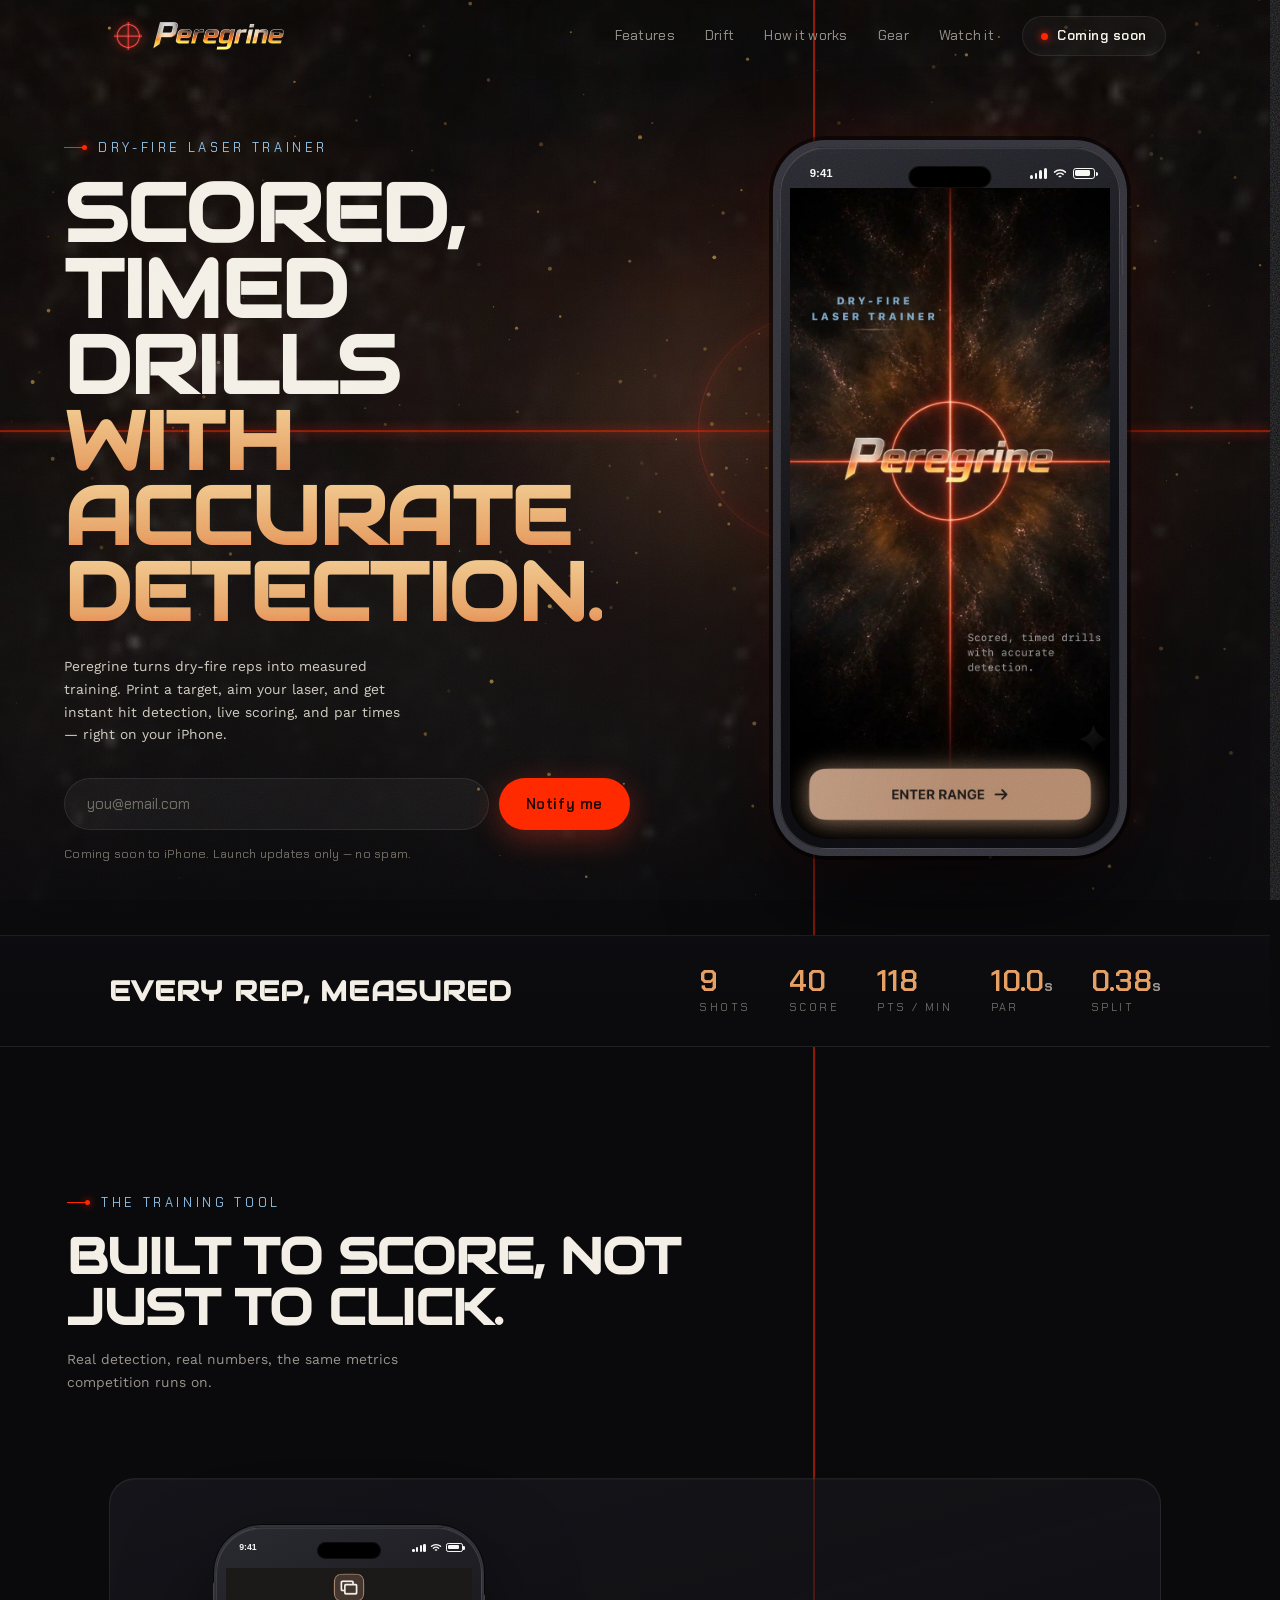
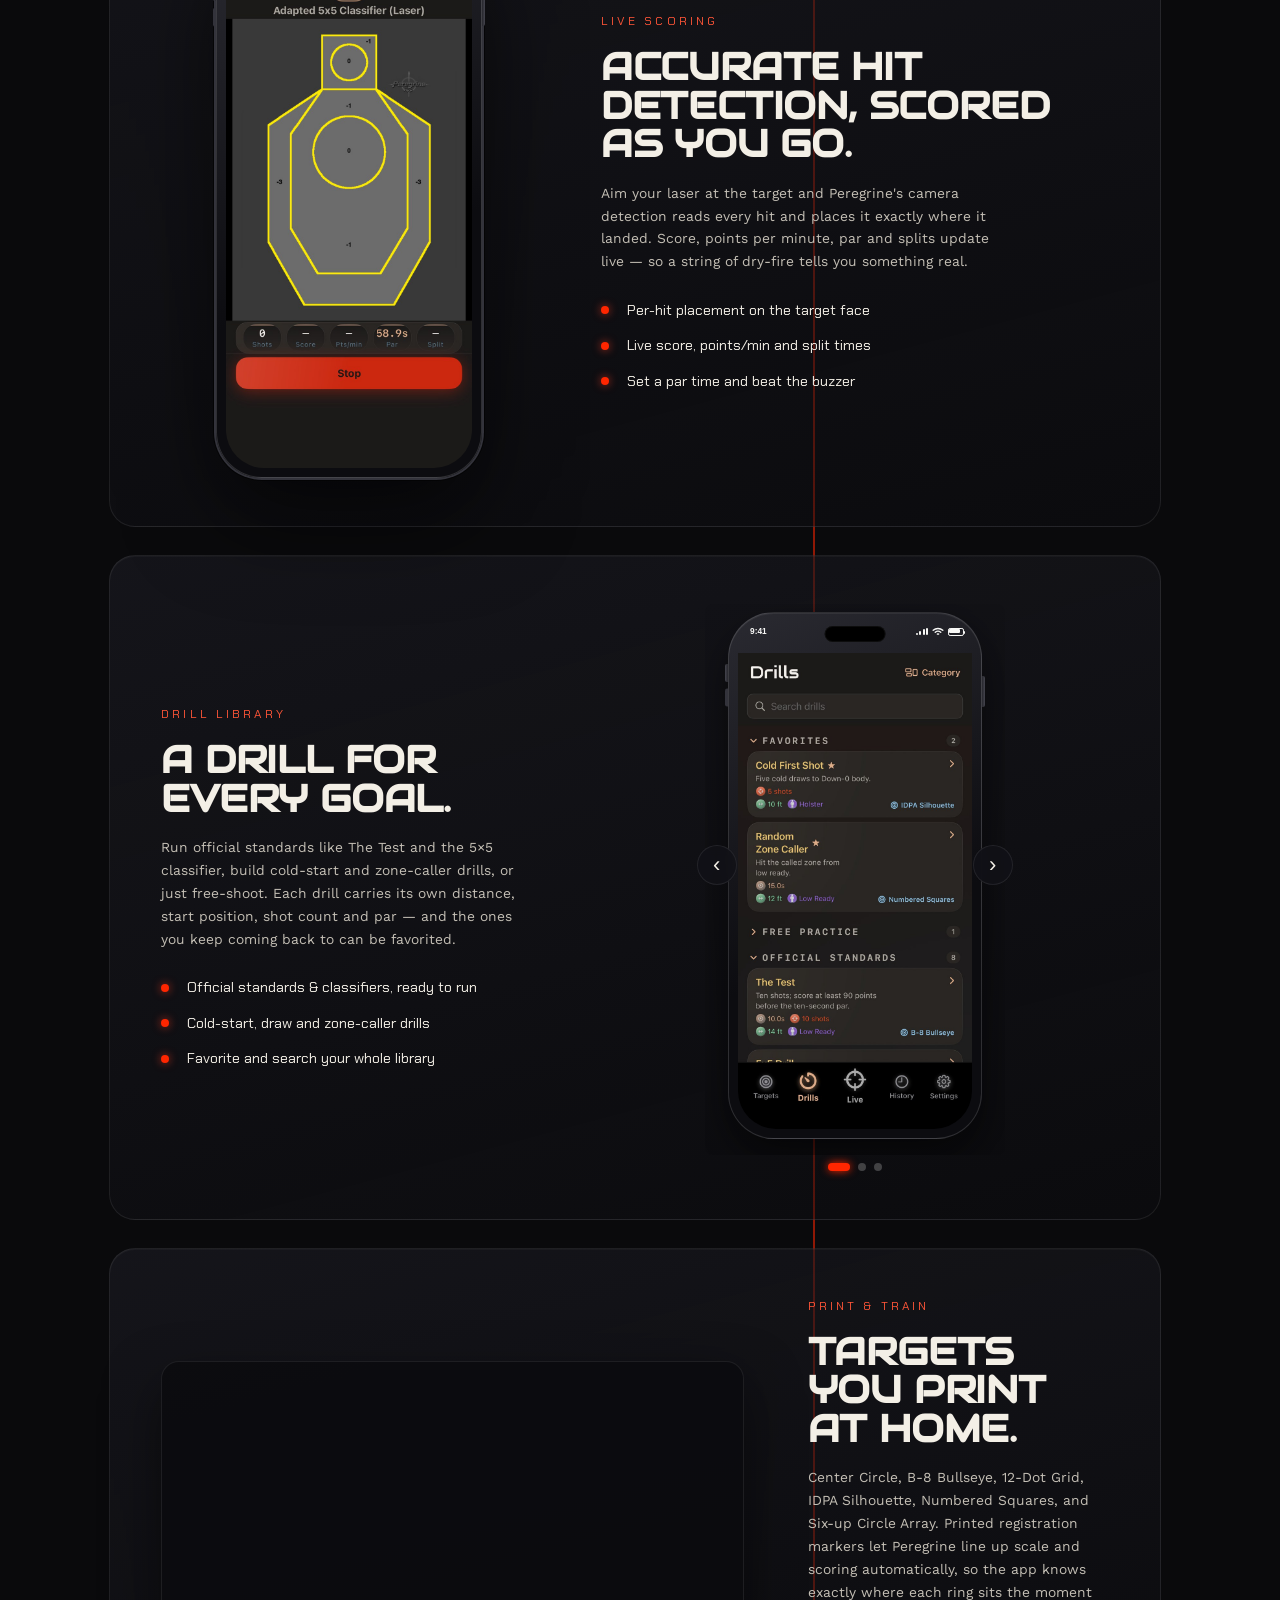
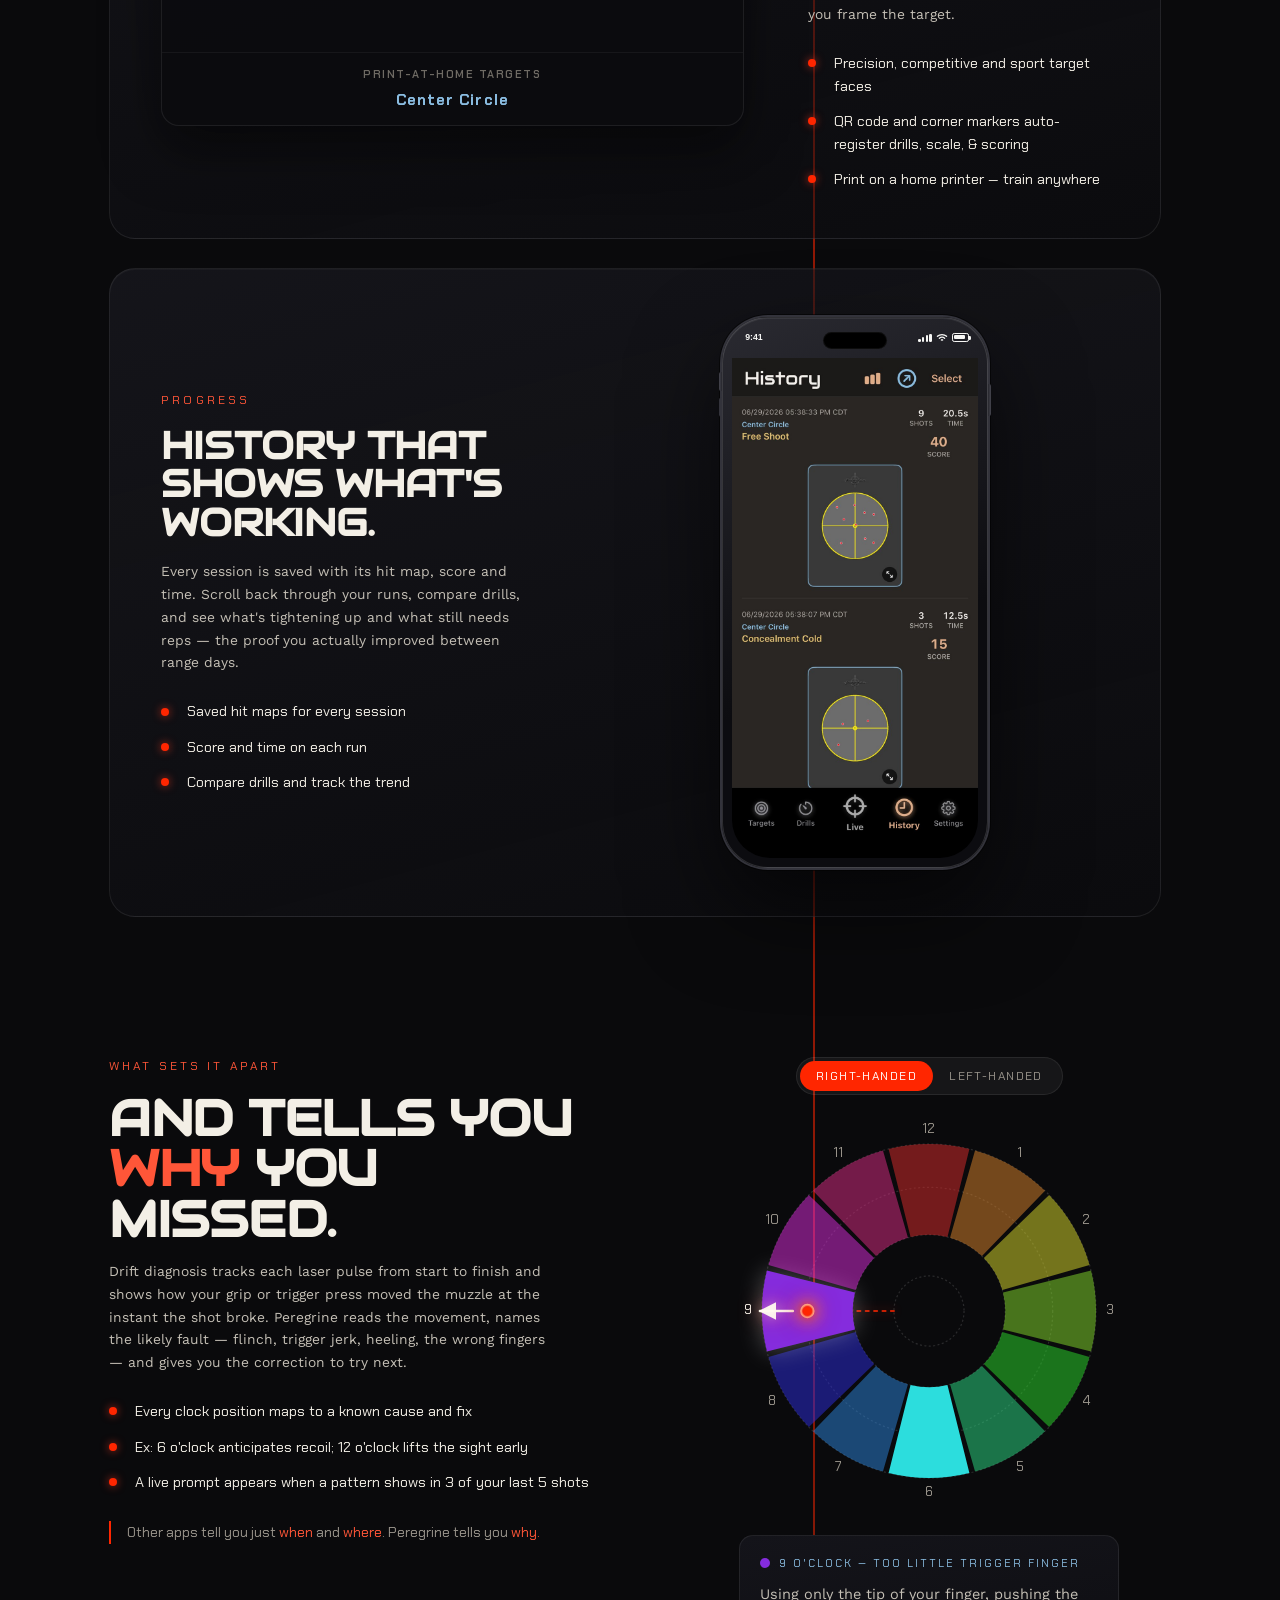
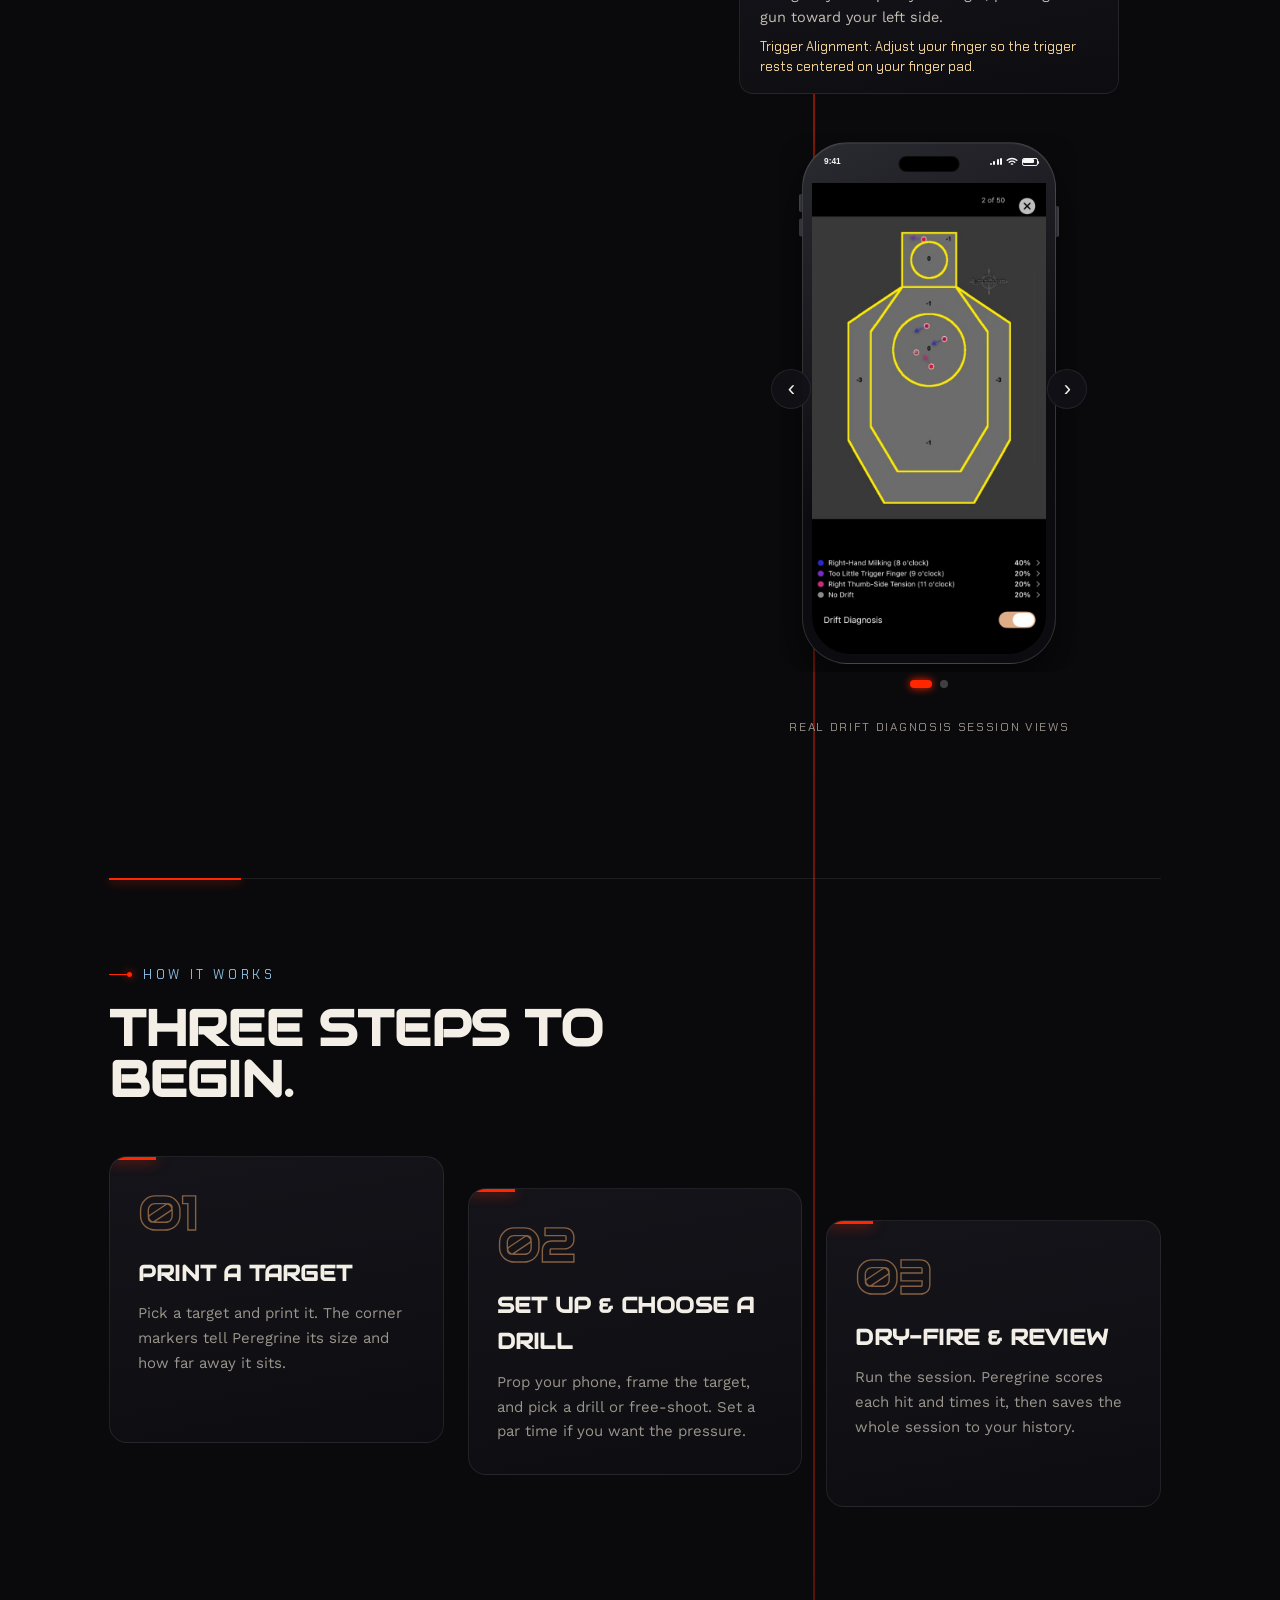
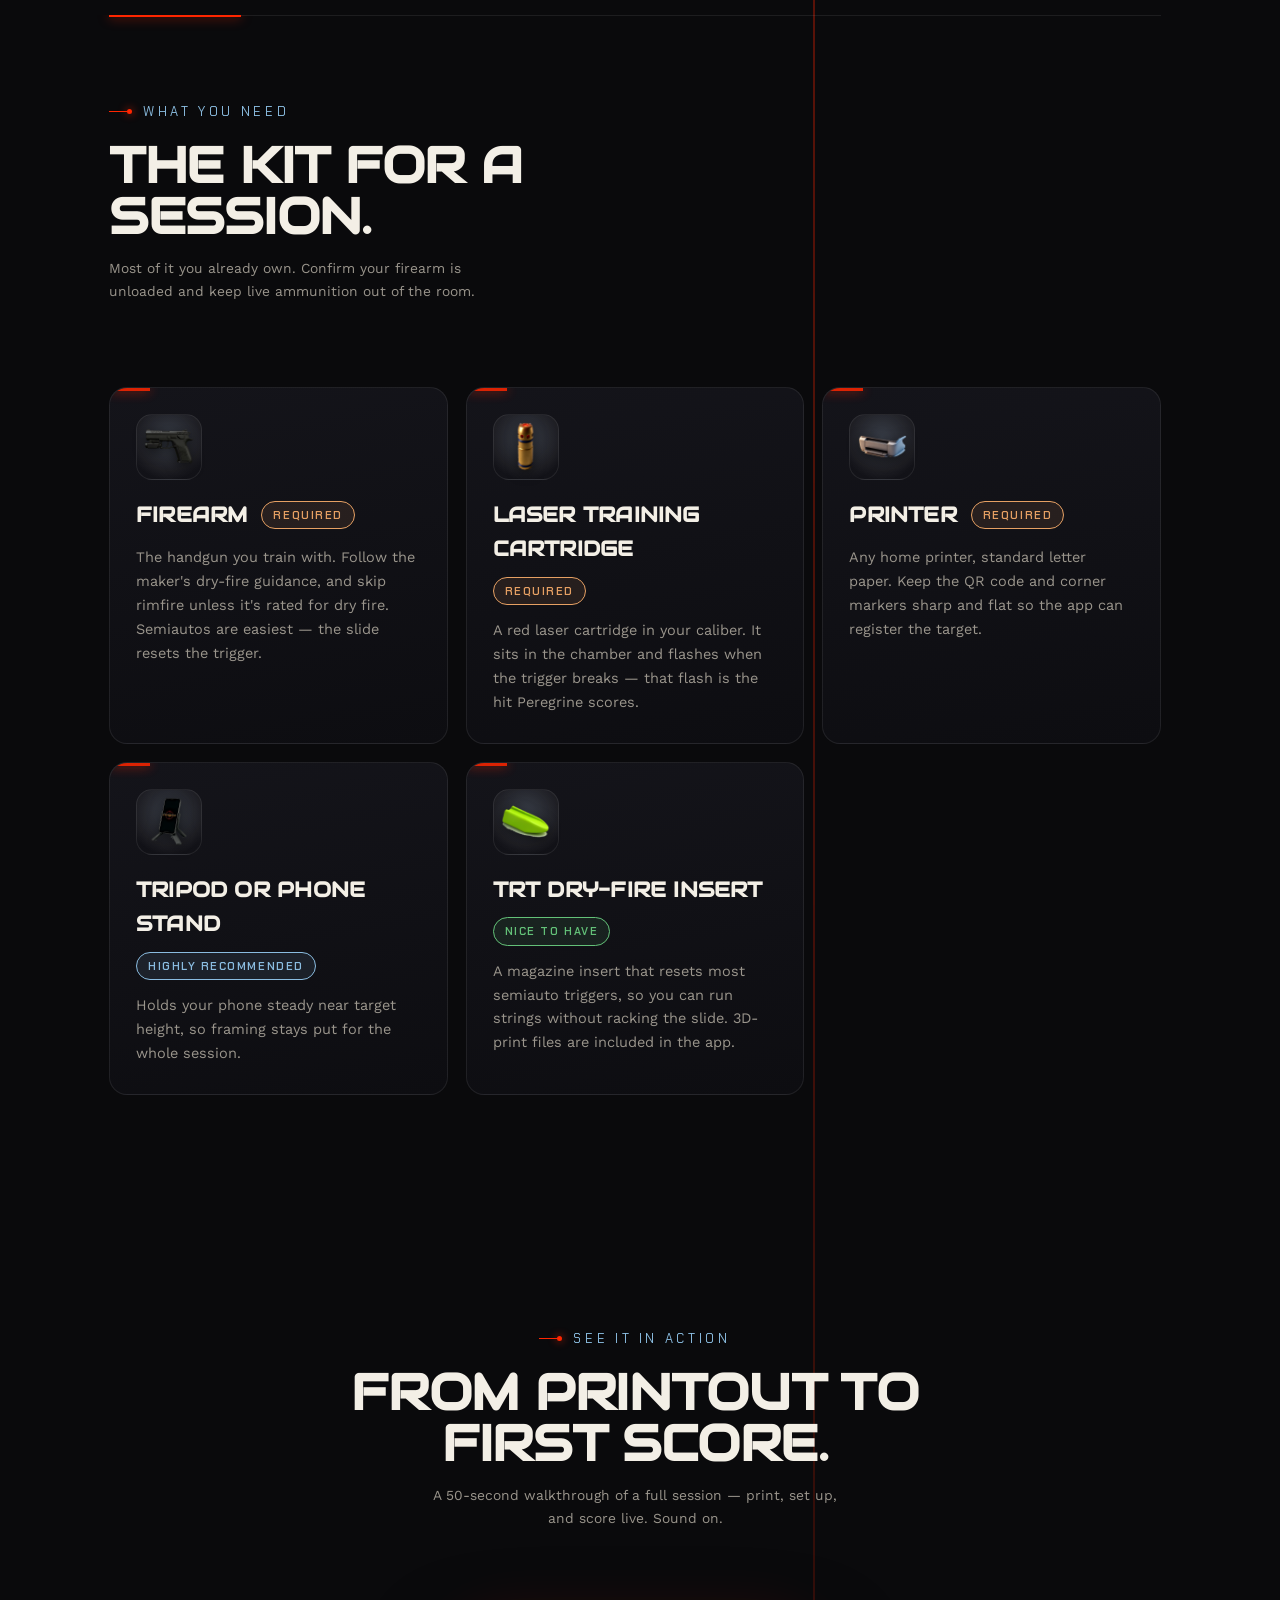
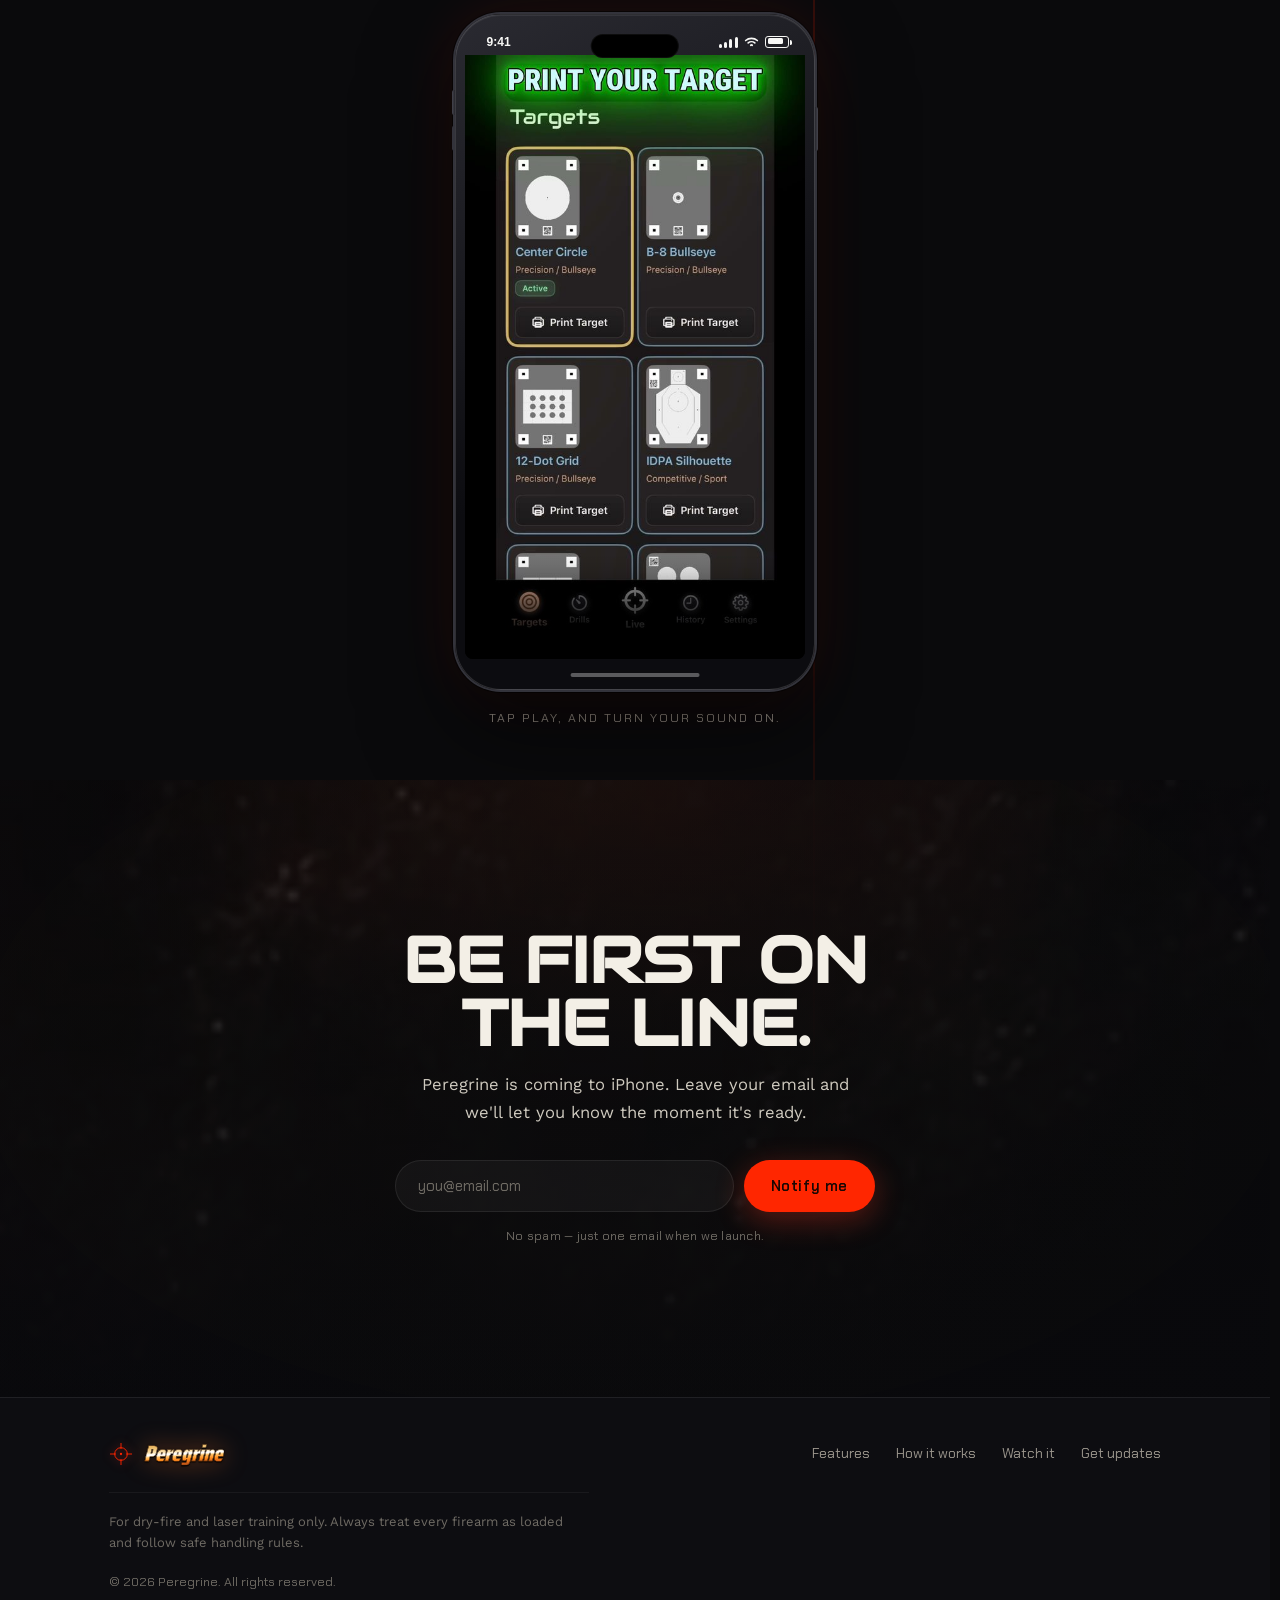
==== index.html @ fae30468 "fix: make public site responsive across devices" ====
<!DOCTYPE html>
<html lang="en"><head>
  <meta charset="UTF-8">
  <meta name="viewport" content="width=device-width, initial-scale=1.0">
  <title>Peregrine — Dry-Fire Laser Trainer</title>
  <meta name="description" content="Peregrine turns dry-fire practice into measured training. Print a target, aim your laser, and get instant hit detection, scoring, and par times on your iPhone.">
  <link rel="canonical" href="https://peregrinedryfire.com/">

  <link rel="icon" href="assets/favicon.svg" type="image/svg+xml">
  <meta name="theme-color" content="#0a0a0c">

  <!-- Open Graph -->
  <meta property="og:title" content="Peregrine — Dry-Fire Laser Trainer">
  <meta property="og:description" content="Scored, timed dry-fire training with accurate laser hit detection. Coming soon to iPhone.">
  <meta property="og:type" content="website">
  <meta property="og:url" content="https://peregrinedryfire.com/">
  <meta property="og:site_name" content="Peregrine">
  <meta property="og:image" content="https://peregrinedryfire.com/assets/web/wordmark-lockup.jpg">
  <meta property="og:image:alt" content="Peregrine — dry-fire laser trainer for iPhone">

  <!-- Twitter / X card -->
  <meta name="twitter:card" content="summary_large_image">
  <meta name="twitter:title" content="Peregrine — Dry-Fire Laser Trainer">
  <meta name="twitter:description" content="Scored, timed dry-fire training with accurate laser hit detection. Coming soon to iPhone.">
  <meta name="twitter:image" content="https://peregrinedryfire.com/assets/web/wordmark-lockup.jpg">

  <link rel="preconnect" href="https://fonts.googleapis.com">
  <link rel="preconnect" href="https://fonts.gstatic.com" crossorigin="">
  <link href="https://fonts.googleapis.com/css2?family=Saira+Condensed:wght@500;600;700;800;900&amp;family=Chakra+Petch:wght@400;500;600;700&amp;family=Archivo:wght@400;500;600&amp;display=swap" rel="stylesheet">

  <link rel="stylesheet" href="styles.css?v=20260704-4">
  
  
  

  <!-- Structured data: helps Google / AI understand this is an iOS app.
       Invisible to visitors; safe to leave in. Add "url"/"downloadUrl" with the
       App Store link once the app is live. -->
  <script type="application/ld+json">
  {
    "@context": "https://schema.org",
    "@type": "SoftwareApplication",
    "name": "Peregrine",
    "applicationCategory": "SportsApplication",
    "operatingSystem": "iOS",
    "description": "Peregrine turns dry-fire practice into measured training. Print a target, aim your laser cartridge, and get instant hit detection, live scoring, par times, and drift diagnosis on your iPhone.",
    "url": "https://peregrinedryfire.com/",
    "image": "https://peregrinedryfire.com/assets/web/wordmark-lockup.jpg",
    "inLanguage": "en",
    "publisher": {
      "@type": "Organization",
      "name": "Peregrine",
      "url": "https://peregrinedryfire.com/"
    }
  }
  </script>
<link id="pe-fonts" rel="stylesheet" href="https://fonts.googleapis.com/css2?family=Audiowide&amp;family=Work+Sans:wght@400;500;600&amp;display=swap"><style id="pe-overrides">:root{--f-display:'Audiowide',sans-serif;--f-body:'Work Sans',system-ui,sans-serif;--laser:#ff2600;--amber:#e6a063;--gold:#f4d49a;--recon:#8abce0;--green:#63c178;--ink:#0a0a0c;--laser-soft:#ff5638;--pe-text:0.9}body{font-size:calc(clamp(15px,1.05vw,17px)*var(--pe-text))}.hero__title{font-size:calc(clamp(46px,7vw,92px)*var(--pe-text))}.section__title{font-size:calc(clamp(32px,4.6vw,56px)*var(--pe-text))}.feature__title{font-size:calc(clamp(26px,3.4vw,42px)*var(--pe-text))}.hero__lede,.feature__text,.section__sub,.drift__lede{font-size:calc(clamp(15px,1.2vw,18px)*var(--pe-text))}:root{--pe-cosmos:1.75}body::after{content:'';position:fixed;inset:0;z-index:55;pointer-events:none;mix-blend-mode:soft-light;opacity:0.3;background-size:170px;background-image:url("data:image/svg+xml,%3Csvg xmlns='http://www.w3.org/2000/svg' width='160' height='160'%3E%3Cfilter id='n'%3E%3CfeTurbulence type='fractalNoise' baseFrequency='0.8' numOctaves='2' stitchTiles='stitch'/%3E%3C/filter%3E%3Crect width='100%25' height='100%25' filter='url(%23n)'/%3E%3C/svg%3E")}</style></head>
<body class="" id="top">
  <a class="skip-link" href="#main">Skip to content</a>

  <!-- ============ NAV ============ -->
  <header class="nav scrolled" id="nav">
    <div class="nav__inner">
      <a class="brand" href="#top" aria-label="Peregrine home">
        <img class="brand__reticle" src="assets/reticle-mark.png?v=2" alt="" aria-hidden="true" width="112" height="112">
        <img class="brand__logo" src="assets/peregrine-wordmark-metallic.png?v=2" alt="Peregrine" width="531" height="120">
      </a>

      <nav class="nav__links" aria-label="Primary">
        <a href="#features">Features</a>
        <a href="#drift">Drift</a>
        <a href="#how">How it works</a>
        <a href="#kit">Gear</a>
        <a href="#watch">Watch it</a>
      </nav>

      <a class="btn btn--ghost nav__cta" href="#signup">
        <span class="dot" aria-hidden="true"></span> Coming soon
      </a>

      <button class="nav__toggle" id="navToggle" aria-label="Open menu" aria-expanded="false" aria-controls="mobileNav">
        <span></span><span></span>
      </button>
    </div>
    <nav class="nav__mobile" id="mobileNav" aria-label="Mobile">
      <a href="#features">Features</a>
      <a href="#drift">Drift</a>
      <a href="#how">How it works</a>
      <a href="#kit">Gear</a>
      <a href="#watch">Watch it</a>
      <a href="#signup" class="nav__mobile-cta">Get launch updates</a>
    </nav>
  </header>

  <main id="main">

    <!-- ============ HERO ============ -->
    

    <!-- ============ STAT BAND ============ -->
    

    <!-- ============ FEATURES ============ -->
    

    <!-- ============ DRIFT DIAGNOSIS ============ -->
    

    <!-- ============ HOW IT WORKS ============ -->
    

    <!-- ============ WHAT YOU NEED ============ -->
    

    <!-- ============ WALKTHROUGH VIDEO ============ -->
    

    <!-- ============ COMING SOON / SIGNUP ============ -->
    
  <section class="hero" id="hero">
      <div class="hero__bg" aria-hidden="true"></div>

      <div class="hero__inner">
        <div class="hero__copy">
          <p class="eyebrow"><span class="tick" aria-hidden="true"></span>Dry-fire laser trainer</p>
          <h1 class="hero__title">Scored, timed drills<br><span class="hero__title-accent">with accurate detection.</span>
          </h1>
          <p class="hero__lede">
            Peregrine turns dry-fire reps into measured training. Print a target, aim your
            laser, and get instant hit detection, live scoring, and par times — right on your iPhone.
          </p>

          <form class="signup" data-form="hero" name="launch-signup" netlify="" novalidate="">
            <input type="hidden" name="form-name" value="launch-signup">
            <div class="signup__row">
              <input class="signup__input" type="email" name="email" inputmode="email" autocomplete="email" placeholder="you@email.com" aria-label="Email address" required="">
              <button class="btn btn--solid" type="submit">Notify me</button>
            </div>
            <p class="signup__note">Coming soon to iPhone. Launch updates only — no spam.</p>
            <p class="signup__ok" role="status" aria-live="polite" hidden="">You're on the list. We'll email you at launch.</p>
          </form>
        </div>

        <div class="hero__device">
          <div class="device device--hero reveal in" style="">
            <span class="device__island" aria-hidden="true"></span>
            <div class="device__status" aria-hidden="true">
              <span class="device__time">9:41</span>
              <span class="device__indicators">
                <span class="device__cell"><span></span><span></span><span></span><span></span></span>
                <span class="device__wifi"></span>
                <span class="device__battery"><span></span></span>
              </span>
            </div>
            <div class="device__screen">
              <img src="assets/web/splash.jpg" width="760" height="1546" alt="Peregrine app entry screen with the metallic Peregrine wordmark and an Enter Range button" style="--pe-ix-duration: 2850ms; --pe-ix-delay: 250ms; --pe-ix-ease: ease; animation-iteration-count: 1;" data-pe-interaction="{&quot;trigger&quot;:&quot;scroll&quot;,&quot;effect&quot;:&quot;fade&quot;,&quot;ease&quot;:&quot;ease&quot;,&quot;repeat&quot;:&quot;replay&quot;,&quot;duration&quot;:2850,&quot;delay&quot;:250}" data-pe-ix-effect="fade" class="pe-ix-pending">
            </div>
          </div>
        </div>
      </div>
    </section><section class="band pe-ix-pending" id="measure" aria-label="What Peregrine measures" data-pe-interaction="{&quot;trigger&quot;:&quot;scroll&quot;,&quot;effect&quot;:&quot;fade&quot;,&quot;ease&quot;:&quot;smooth&quot;,&quot;repeat&quot;:&quot;replay&quot;,&quot;duration&quot;:2150,&quot;delay&quot;:650}" data-pe-ix-effect="fade" style="--pe-ix-duration: 2150ms; --pe-ix-delay: 650ms; --pe-ix-ease: cubic-bezier(.2,.7,.2,1);">
      <div class="band__inner pe-ix-pending" data-pe-interaction="{&quot;trigger&quot;:&quot;scroll&quot;,&quot;effect&quot;:&quot;pulse&quot;,&quot;ease&quot;:&quot;snap&quot;,&quot;repeat&quot;:&quot;replay&quot;,&quot;duration&quot;:1800,&quot;delay&quot;:150}" data-pe-ix-effect="pulse" style="--pe-ix-duration: 1800ms; --pe-ix-delay: 150ms; --pe-ix-ease: cubic-bezier(.16,1,.3,1); animation-iteration-count: 1;">
        <p class="band__label">Every rep, measured</p>
        <ul class="band__chips">
          <li><span class="chip__num">9</span><span class="chip__cap">Shots</span></li>
          <li><span class="chip__num">40</span><span class="chip__cap">Score</span></li>
          <li><span class="chip__num">118</span><span class="chip__cap">Pts / min</span></li>
          <li><span class="chip__num">10.0<small>s</small></span><span class="chip__cap">Par</span></li>
          <li><span class="chip__num">0.38<small>s</small></span><span class="chip__cap">Split</span></li>
        </ul>
      </div>
    </section><section class="section" id="features">
      <div class="section__head reveal in pe-ix-pending" data-pe-interaction="{&quot;trigger&quot;:&quot;scroll&quot;,&quot;effect&quot;:&quot;slide-right&quot;,&quot;ease&quot;:&quot;smooth&quot;,&quot;repeat&quot;:&quot;replay&quot;,&quot;duration&quot;:1950,&quot;delay&quot;:100}" data-pe-ix-effect="slide-right" style="--pe-ix-duration: 1950ms; --pe-ix-delay: 100ms; --pe-ix-ease: cubic-bezier(.2,.7,.2,1);">
        <p class="eyebrow"><span class="tick" aria-hidden="true"></span>The training tool</p>
        <h2 class="section__title">Built to score, not just to click.</h2>
        <p class="section__sub">Real detection, real numbers, the same metrics competition runs on.</p>
      </div>

      <!-- Row 1: Live / detection -->


      <!-- Row 2: Drills -->


      <!-- Row 3: Targets -->


      <!-- Row 4: History -->

    <div class="feature reveal in pe-ix-pending" id="live" data-pe-interaction="{&quot;trigger&quot;:&quot;scroll&quot;,&quot;effect&quot;:&quot;fade&quot;,&quot;ease&quot;:&quot;smooth&quot;,&quot;repeat&quot;:&quot;replay&quot;,&quot;duration&quot;:650,&quot;delay&quot;:100}" data-pe-ix-effect="fade" style="--pe-ix-duration: 650ms; --pe-ix-delay: 100ms; --pe-ix-ease: cubic-bezier(.2,.7,.2,1);">
        <div class="feature__media">
          <div class="device">
            <span class="device__island" aria-hidden="true"></span>
            <div class="device__status" aria-hidden="true">
              <span class="device__time">9:41</span>
              <span class="device__indicators">
                <span class="device__cell"><span></span><span></span><span></span><span></span></span>
                <span class="device__wifi"></span>
                <span class="device__battery"><span></span></span>
              </span>
            </div>
            <div class="device__screen">
              <img src="assets/web/live.jpg" width="760" height="1546" loading="lazy" alt="Live session on an Adapted 5x5 Classifier target with Shots, Score, Pts/min, Par and Split readouts">
            </div>
          </div>
        </div>
        <div class="feature__copy">
          <p class="feature__kicker">Live scoring</p>
          <h3 class="feature__title">Accurate hit detection, scored as you go.</h3>
          <p class="feature__text">
            Aim your laser at the target and Peregrine's camera detection reads every hit and
            places it exactly where it landed. Score, points per minute, par and splits update
            live — so a string of dry-fire tells you something real.
          </p>
          <ul class="ticks">
            <li>Per-hit placement on the target face</li>
            <li>Live score, points/min and split times</li>
            <li>Set a par time and beat the buzzer</li>
          </ul>
        </div>
      </div><div class="feature feature--rev reveal in" id="drills">
        <div class="feature__media">
          <div class="carousel carousel--phone-fixed" data-carousel="">
            <div class="carousel__viewport">
              <div class="carousel__track">
                <div class="carousel__slide is-active" aria-hidden="false"><div class="device"><span class="device__island" aria-hidden="true"></span><div class="device__status" aria-hidden="true"><span class="device__time">9:41</span><span class="device__indicators"><span class="device__cell"><span></span><span></span><span></span><span></span></span><span class="device__wifi"></span><span class="device__battery"><span></span></span></span></div><div class="device__screen"><img src="assets/web/drills.jpg" width="760" height="1546" loading="lazy" alt="Drills library with favorites and official standards"></div></div></div>
                <div class="carousel__slide" aria-hidden="true"><div class="device"><span class="device__island" aria-hidden="true"></span><div class="device__status" aria-hidden="true"><span class="device__time">9:41</span><span class="device__indicators"><span class="device__cell"><span></span><span></span><span></span><span></span></span><span class="device__wifi"></span><span class="device__battery"><span></span></span></span></div><div class="device__screen"><img src="assets/web/live.jpg" width="760" height="1546" loading="lazy" alt="Running a drill live on the Adapted 5x5 Classifier"></div></div></div>
                <div class="carousel__slide" aria-hidden="true"><div class="device"><span class="device__island" aria-hidden="true"></span><div class="device__status" aria-hidden="true"><span class="device__time">9:41</span><span class="device__indicators"><span class="device__cell"><span></span><span></span><span></span><span></span></span><span class="device__wifi"></span><span class="device__battery"><span></span></span></span></div><div class="device__screen"><img src="assets/web/history.jpg" width="760" height="1546" loading="lazy" alt="Reviewing a completed drill in History"></div></div></div>
              </div>
            </div>
            <button class="carousel__arrow carousel__arrow--prev" type="button" aria-label="Previous">‹</button>
            <button class="carousel__arrow carousel__arrow--next" type="button" aria-label="Next">›</button>
            <div class="carousel__dots" aria-hidden="true"><button type="button" aria-label="Go to item 1" class="is-active"></button><button type="button" aria-label="Go to item 2"></button><button type="button" aria-label="Go to item 3"></button></div>
          </div>
        </div>
        <div class="feature__copy">
          <p class="feature__kicker">Drill library</p>
          <h3 class="feature__title">A drill for every goal.</h3>
          <p class="feature__text">
            Run official standards like The Test and the 5×5 classifier, build cold-start and
            zone-caller drills, or just free-shoot. Each drill carries its own distance, start
            position, shot count and par — and the ones you keep coming back to can be favorited.
          </p>
          <ul class="ticks">
            <li>Official standards &amp; classifiers, ready to run</li>
            <li>Cold-start, draw and zone-caller drills</li>
            <li>Favorite and search your whole library</li>
          </ul>
        </div>
      </div><div class="feature reveal in pe-in" id="targets" data-pe-anim="rise">
        <div class="feature__media">
          <div class="target-loop" aria-label="Looping preview of printable Peregrine targets">
            <figure class="tcard tcard--video tcard--target-loop pe-ix-pending" data-target-loop-names="Center Circle|B-8 Bullseye|12-Dot Grid|IDPA Silhouette|Numbered Squares|Six-up Circle Array" data-pe-interaction="{&quot;trigger&quot;:&quot;scroll&quot;,&quot;effect&quot;:&quot;slide-right&quot;,&quot;ease&quot;:&quot;smooth&quot;,&quot;repeat&quot;:&quot;replay&quot;,&quot;duration&quot;:1950,&quot;delay&quot;:100}" data-pe-ix-effect="slide-right" style="--pe-ix-duration: 1950ms; --pe-ix-delay: 100ms; --pe-ix-ease: cubic-bezier(.2,.7,.2,1);">
              <video muted="" loop="" playsinline="" autoplay="" preload="metadata" src="assets/video/peregrine_targets_12s_seamless_loop.MP4" width="609" height="376" aria-label="Looping preview of printable Peregrine targets"></video>
              <figcaption class="tcard__label">
                <span class="tcard__eyebrow">Print-at-home targets</span>
                <span class="tcard__target-name" data-target-loop-label="">Center Circle</span>
              </figcaption>
            </figure>
          </div>
        </div>
        <div class="feature__copy">
          <p class="feature__kicker">Print &amp; train</p>
          <h3 class="feature__title">Targets you print at home.</h3>
          <p class="feature__text">
            Center Circle, B-8 Bullseye, 12-Dot Grid, IDPA Silhouette, Numbered Squares, and Six-up Circle Array. Printed
            registration markers let Peregrine line up scale and scoring automatically, so the
            app knows exactly where each ring sits the moment you frame the target.
          </p>
          <ul class="ticks">
            <li>Precision, competitive and sport target faces</li>
            <li>QR code and corner markers auto-register drills, scale, &amp; scoring</li>
            <li>Print on a home printer — train anywhere</li>
          </ul>
        </div>
      </div><div class="feature feature--rev reveal in" id="history">
        <div class="feature__media" style="">
          <div class="device">
            <span class="device__island" aria-hidden="true"></span>
            <div class="device__status" aria-hidden="true">
              <span class="device__time">9:41</span>
              <span class="device__indicators">
                <span class="device__cell"><span></span><span></span><span></span><span></span></span>
                <span class="device__wifi"></span>
                <span class="device__battery"><span></span></span>
              </span>
            </div>
            <div class="device__screen">
              <img src="assets/web/history.jpg" width="760" height="1546" loading="lazy" alt="History screen listing past sessions with hit maps, shot counts, times and scores" class="">
            </div>
          </div>
        </div>
        <div class="feature__copy" style="">
          <p class="feature__kicker">Progress</p>
          <h3 class="feature__title">History that shows what's working.</h3>
          <p class="feature__text">
            Every session is saved with its hit map, score and time. Scroll back through your
            runs, compare drills, and see what's tightening up and what still needs reps —
            the proof you actually improved between range days.
          </p>
          <ul class="ticks">
            <li>Saved hit maps for every session</li>
            <li>Score and time on each run</li>
            <li>Compare drills and track the trend</li>
          </ul>
        </div>
      </div></section><section class="section section--drift" id="drift">
      <div class="divider" aria-hidden="true" style="display: none;"><span class="divider__tick"></span></div>
      <div class="drift pe-force-media-stretch pe-ix-pending" data-pe-interaction="{&quot;trigger&quot;:&quot;scroll&quot;,&quot;effect&quot;:&quot;fade&quot;,&quot;ease&quot;:&quot;ease&quot;,&quot;repeat&quot;:&quot;replay&quot;,&quot;duration&quot;:2200,&quot;delay&quot;:0}" data-pe-ix-effect="fade" style="--pe-ix-duration: 2200ms; --pe-ix-delay: 0ms; --pe-ix-ease: ease; animation-iteration-count: 1;">
        <div class="drift__copy reveal in">
          <p class="feature__kicker">What sets it apart</p>
          <h2 class="section__title">and tells you <em>why</em> you missed.</h2>
          <p class="drift__lede">Drift diagnosis tracks each laser pulse from start to finish and shows how your grip or trigger press moved the muzzle at the instant the shot broke. Peregrine reads the movement, names the likely fault — flinch, trigger jerk, heeling, the wrong fingers — and gives you the correction to try next.</p>
          <ul class="ticks">
            <li class="">Every clock position maps to a known cause and fix</li>
            <li class="">Ex: 6 o'clock anticipates recoil; 12 o'clock lifts the sight early</li>
            <li class="">A live prompt appears when a pattern shows in 3 of your last 5 shots</li>
          </ul>
          <p class="drift__note">Other apps tell you just&nbsp;<em>when</em> and <em>where</em>. Peregrine tells you <em>why.</em></p>
        </div>

        <div class="drift__visual reveal in">
          <figure class="drift__wheel" id="driftWheel" aria-label="Interactive drift diagnosis wheel"><div class="dw-hand" role="group" aria-label="Shooter handedness"><button type="button" class="is-on" aria-pressed="true">Right-handed</button><button type="button" class="" aria-pressed="false">Left-handed</button></div><svg viewBox="-14 -14 388 388" role="group" aria-label="12 clock-position drift zones"><defs><filter id="dwLaserBloom" x="-220%" y="-220%" width="540%" height="540%"><feGaussianBlur in="SourceGraphic" stdDeviation="4" result="soft"></feGaussianBlur><feGaussianBlur in="SourceGraphic" stdDeviation="10" result="wide"></feGaussianBlur><feMerge><feMergeNode in="wide"></feMergeNode><feMergeNode in="soft"></feMergeNode><feMergeNode in="SourceGraphic"></feMergeNode></feMerge></filter><marker id="dwArrowHead" markerWidth="9" markerHeight="9" refX="7.5" refY="4.5" orient="auto" markerUnits="strokeWidth"><path d="M1 1 L8 4.5 L1 8 Z" class="dw-arrow-head"></path></marker></defs><circle cx="180" cy="180" r="162" class="dw-ring"></circle><circle cx="180" cy="180" r="120" class="dw-ring"></circle><circle cx="180" cy="180" r="74" class="dw-ring"></circle><circle cx="180" cy="180" r="34" class="dw-ring"></circle><line class="dw-tracer is-live" x1="146" y1="180" x2="62" y2="180.00000000000003" pathLength="100"></line><line class="dw-tracer-pulse is-live" x1="146" y1="180" x2="62" y2="180.00000000000003" pathLength="100"></line><g class="dw-sector" tabindex="0" role="button" aria-label="Sight Lift / Wrist Up (12 o'clock)"><path d="M162.09777972562458,108.19811625557627 L140.8086529128538,22.812092343288583 A162 162 0 0 1 219.1913470871462,22.812092343288583 L197.90222027437542,108.19811625557627 A74 74 0 0 0 162.09777972562458,108.19811625557627 Z" fill="hsl(0 72% 52%)"></path><text x="180" y="4" class="dw-hour">12</text></g><g class="dw-sector" tabindex="0" role="button" aria-label="Right Thumb Frame Push (1 o'clock)"><path d="M200.39716433045794,108.8666345005644 L224.65325164235387,24.27560525799234 A162 162 0 0 1 292.53465601435755,63.46695234513852 L231.4047194139658,126.76885477493983 A74 74 0 0 0 200.39716433045794,108.8666345005644 Z" fill="hsl(30 72% 52%)"></path><text x="268" y="27.579528933938803" class="dw-hour">1</text></g><g class="dw-sector" tabindex="0" role="button" aria-label="Right Middle Finger Squeeze (2 o'clock)"><path d="M233.23114522506017,128.59528058603422 L296.5330476548615,67.46534398564245 A162 162 0 0 1 335.7243947420077,135.34674835764613 L251.1333654994356,159.60283566954206 A74 74 0 0 0 233.23114522506017,128.59528058603422 Z" fill="hsl(60 72% 52%)"></path><text x="332.4204710660612" y="92.00000000000001" class="dw-hour">2</text></g><g class="dw-sector" tabindex="0" role="button" aria-label="Too Much Trigger Finger (3 o'clock)"><path d="M251.80188374442372,162.09777972562458 L337.18790765671145,140.80865291285383 A162 162 0 0 1 337.18790765671145,219.19134708714617 L251.80188374442372,197.90222027437542 A74 74 0 0 0 251.80188374442372,162.09777972562458 Z" fill="hsl(90 72% 52%)"></path><text x="356" y="180" class="dw-hour">3</text></g><g class="dw-sector" tabindex="0" role="button" aria-label="Left Support Late (4 o'clock)"><path d="M251.1333654994356,200.39716433045794 L335.7243947420077,224.65325164235387 A162 162 0 0 1 296.5330476548615,292.53465601435755 L233.23114522506017,231.40471941396578 A74 74 0 0 0 251.1333654994356,200.39716433045794 Z" fill="hsl(120 72% 52%)"></path><text x="332.4204710660612" y="268" class="dw-hour">4</text></g><g class="dw-sector" tabindex="0" role="button" aria-label="Right Ring &amp; Pinky Squeeze (5 o'clock)"><path d="M231.4047194139658,233.23114522506017 L292.53465601435755,296.5330476548615 A162 162 0 0 1 224.65325164235387,335.7243947420077 L200.39716433045794,251.1333654994356 A74 74 0 0 0 231.4047194139658,233.23114522506017 Z" fill="hsl(150 72% 52%)"></path><text x="268" y="332.42047106606117" class="dw-hour">5</text></g><g class="dw-sector" tabindex="0" role="button" aria-label="Recoil Anticipation / Flinch (6 o'clock)"><path d="M197.90222027437542,251.80188374442372 L219.1913470871462,337.18790765671145 A162 162 0 0 1 140.8086529128538,337.18790765671145 L162.09777972562458,251.80188374442372 A74 74 0 0 0 197.90222027437542,251.80188374442372 Z" fill="hsl(180 72% 52%)"></path><text x="180" y="356" class="dw-hour">6</text></g><g class="dw-sector" tabindex="0" role="button" aria-label="Trigger Jerk / Slapping (7 o'clock)"><path d="M159.60283566954206,251.1333654994356 L135.34674835764616,335.7243947420077 A162 162 0 0 1 67.46534398564248,296.53304765486155 L128.59528058603422,233.2311452250602 A74 74 0 0 0 159.60283566954206,251.1333654994356 Z" fill="hsl(210 72% 52%)"></path><text x="92.00000000000003" y="332.4204710660612" class="dw-hour">7</text></g><g class="dw-sector" tabindex="0" role="button" aria-label="Right-Hand Milking (8 o'clock)"><path d="M126.7688547749398,231.40471941396578 L63.466952345138495,292.53465601435755 A162 162 0 0 1 24.275605257992368,224.65325164235395 L108.86663450056442,200.39716433045797 A74 74 0 0 0 126.7688547749398,231.40471941396578 Z" fill="hsl(240 72% 52%)"></path><text x="27.579528933938775" y="268" class="dw-hour">8</text></g><g class="dw-sector is-active" tabindex="0" role="button" aria-label="Too Little Trigger Finger (9 o'clock)"><path d="M108.19811625557627,197.90222027437542 L22.812092343288583,219.19134708714617 A162 162 0 0 1 22.812092343288583,140.80865291285386 L108.19811625557627,162.0977797256246 A74 74 0 0 0 108.19811625557627,197.90222027437542 Z" fill="hsl(270 72% 52%)"></path><text x="4" y="180.00000000000003" class="dw-hour">9</text></g><g class="dw-sector" tabindex="0" role="button" aria-label="Follow-Through Deficit (10 o'clock)"><path d="M108.8666345005644,159.60283566954206 L24.27560525799234,135.34674835764616 A162 162 0 0 1 63.46695234513852,67.46534398564242 L126.76885477493983,128.5952805860342 A74 74 0 0 0 108.8666345005644,159.60283566954206 Z" fill="hsl(300 72% 52%)"></path><text x="27.579528933938803" y="91.99999999999999" class="dw-hour">10</text></g><g class="dw-sector" tabindex="0" role="button" aria-label="Right Thumb-Side Tension (11 o'clock)"><path d="M128.5952805860342,126.76885477493984 L67.4653439856424,63.466952345138566 A162 162 0 0 1 135.34674835764616,24.27560525799231 L159.6028356695421,108.86663450056439 A74 74 0 0 0 128.5952805860342,126.76885477493984 Z" fill="hsl(330 72% 52%)"></path><text x="91.99999999999991" y="27.579528933938832" class="dw-hour">11</text></g><line class="dw-callout-arrow" x1="48" y1="180.00000000000003" x2="16" y2="180.00000000000003" marker-end="url(#dwArrowHead)" style="transition: 0.48s cubic-bezier(0.2, 0.7, 0.2, 1);"></line><circle class="dw-aim-ring" r="5.8" cx="62" cy="180.00000000000003" style="transition: 0.48s cubic-bezier(0.2, 0.7, 0.2, 1);"></circle><circle class="dw-flash is-flashing" r="11" cx="62" cy="180.00000000000003" style="transition: 0.48s cubic-bezier(0.2, 0.7, 0.2, 1);"></circle><circle class="dw-dot is-hit" r="4.5" cx="62" cy="180.00000000000003" style="transition: 0.48s cubic-bezier(0.2, 0.7, 0.2, 1);"></circle></svg><div class="drift__readout" id="driftReadout" aria-live="polite"><p class="drift__readout-label"><span class="swatch" style="background:hsl(270 72% 52%)"></span>9 o'clock — Too Little Trigger Finger</p><p class="dw-cause">Using only the tip of your finger, pushing the gun toward your left side.</p><p class="dw-fix">Trigger Alignment: Adjust your finger so the trigger rests centered on your finger pad.</p></div></figure>
          <figure class="drift__shots">
            <div class="carousel carousel--drift carousel--phone-fixed" data-carousel="" style="text-align: center;">
              <div class="carousel__viewport">
                <div class="carousel__track">
                  <div class="carousel__slide is-active" aria-hidden="false"><div class="device"><span class="device__island" aria-hidden="true"></span><div class="device__status" aria-hidden="true"><span class="device__time">9:41</span><span class="device__indicators"><span class="device__cell"><span></span><span></span><span></span><span></span></span><span class="device__wifi"></span><span class="device__battery"><span></span></span></span></div><div class="device__screen"><img src="assets/drift-diagnosis-silhouette.jpeg" width="602" height="1212" loading="lazy" alt="Peregrine Drift Diagnosis review showing shot drift causes on a silhouette target"></div></div></div>
                  <div class="carousel__slide" aria-hidden="true"><div class="device"><span class="device__island" aria-hidden="true"></span><div class="device__status" aria-hidden="true"><span class="device__time">9:41</span><span class="device__indicators"><span class="device__cell"><span></span><span></span><span></span><span></span></span><span class="device__wifi"></span><span class="device__battery"><span></span></span></span></div><div class="device__screen"><img src="assets/drift-diagnosis-circle.jpeg" width="602" height="1212" loading="lazy" alt="Peregrine Drift Diagnosis review showing drift causes on a circular target"></div></div></div>
                </div>
              </div>
              <button class="carousel__arrow carousel__arrow--prev" type="button" aria-label="Previous">‹</button>
              <button class="carousel__arrow carousel__arrow--next" type="button" aria-label="Next">›</button>
              <div class="carousel__dots" aria-hidden="true"><button type="button" aria-label="Go to item 1" class="is-active"></button><button type="button" aria-label="Go to item 2"></button></div>
            </div>
            <figcaption class="drift__shot-caption">Real Drift Diagnosis session views</figcaption>
          </figure>
        </div>

    </div></section><section class="section section--how has-pe-media-bg" id="how"><video class="pe-bg-video" src="assets/hero/1783014209067_g0wdb146me.mp4" autoplay="" loop="" playsinline="" muted="" aria-hidden="true"></video>
      <div class="divider" aria-hidden="true"><span class="divider__tick"></span></div>
      <div class="section__head reveal in">
        <p class="eyebrow"><span class="tick" aria-hidden="true"></span>How it works</p>
        <h2 class="section__title">Three steps to begin.</h2>
      </div>

      <ol class="steps">
        <li class="step reveal in" style="transform: translate(0px, -32px); z-index: 5;">
          <span class="step__no">01</span>
          <h3 class="step__title">Print a target</h3>
          <p class="step__text">Pick a target and print it. The corner markers tell Peregrine its size and how far away it sits.</p>
        </li>
        <li class="step reveal in">
          <span class="step__no">02</span>
          <h3 class="step__title">Set up &amp; choose a drill</h3>
          <p class="step__text">Prop your phone, frame the target, and pick a drill or free-shoot. Set a par time if you want the pressure.</p>
        </li>
        <li class="step reveal in" style="transform: translate(0px, 32px); z-index: 5;">
          <span class="step__no">03</span>
          <h3 class="step__title">Dry-fire &amp; review</h3>
          <p class="step__text">Run the session. Peregrine scores each hit and times it, then saves the whole session to your history.</p>
        </li>
      </ol>
    </section><section class="section section--kit" id="kit">
      <div class="divider" aria-hidden="true"><span class="divider__tick"></span></div>
      <div class="section__head reveal in">
        <p class="eyebrow"><span class="tick" aria-hidden="true"></span>What you need</p>
        <h2 class="section__title">The kit for a session.</h2>
        <p class="section__sub">Most of it you already own. Confirm your firearm is unloaded and keep live ammunition out of the room.</p>
      </div>

      <ul class="kit-grid reveal in">
        <li class="kit-card">
          <div class="kit-card__icon"><img src="assets/icons/GearFirearm.png" alt=""></div>
          <div class="kit-card__head">
            <h3 class="kit-card__title">Firearm</h3>
            <span class="chip chip--req">Required</span>
          </div>
          <p class="kit-card__text">The handgun you train with. Follow the maker's dry-fire guidance, and skip rimfire unless it's rated for dry fire. Semiautos are easiest — the slide resets the trigger.</p>
        </li>
        <li class="kit-card">
          <div class="kit-card__icon"><img src="assets/icons/GearLaserCartridge.png" alt=""></div>
          <div class="kit-card__head">
            <h3 class="kit-card__title">Laser training cartridge</h3>
            <span class="chip chip--req">Required</span>
          </div>
          <p class="kit-card__text">A red laser cartridge in your caliber. It sits in the chamber and flashes when the trigger breaks — that flash is the hit Peregrine scores.</p>
        </li>
        <li class="kit-card">
          <div class="kit-card__icon"><img src="assets/icons/GearPrinter.png" alt="" class=""></div>
          <div class="kit-card__head">
            <h3 class="kit-card__title">Printer</h3>
            <span class="chip chip--req">Required</span>
          </div>
          <p class="kit-card__text">Any home printer, standard letter paper. Keep the QR code and corner markers sharp and flat so the app can register the target.</p>
        </li>
        <li class="kit-card">
          <div class="kit-card__icon"><img src="assets/icons/GearPhoneStand.png" alt=""></div>
          <div class="kit-card__head">
            <h3 class="kit-card__title">Tripod or phone stand</h3>
            <span class="chip chip--rec">Highly recommended</span>
          </div>
          <p class="kit-card__text">Holds your phone steady near target height, so framing stays put for the whole session.</p>
        </li>
        <li class="kit-card">
          <div class="kit-card__icon"><img src="assets/icons/GearTRTInsert.png" alt=""></div>
          <div class="kit-card__head">
            <h3 class="kit-card__title">TRT dry-fire insert</h3>
            <span class="chip chip--nice">Nice to have</span>
          </div>
          <p class="kit-card__text">A magazine insert that resets most semiauto triggers, so you can run strings without racking the slide. 3D-print files are included in the app.</p>
        </li>
      </ul>
    </section><section class="section section--video" id="watch">
      <div class="section__head section__head--center reveal in">
        <p class="eyebrow"><span class="tick" aria-hidden="true"></span>See it in action</p>
        <h2 class="section__title">From printout to first score.</h2>
        <p class="section__sub">A 50-second walkthrough of a full session — print, set up, and score live. Sound on.</p>
      </div>

      <div class="video-stage reveal in">
        <div class="device device--video video-phone">
          <span class="device__island" aria-hidden="true"></span>
          <div class="device__status" aria-hidden="true"><span class="device__time">9:41</span><span class="device__indicators"><span class="device__cell"><span></span><span></span><span></span><span></span></span><span class="device__wifi"></span><span class="device__battery"><span></span></span></span></div>
          <span class="device__home" aria-hidden="true"></span>
          <video class="video-el" controls="" playsinline="" preload="metadata" poster="assets/web/video-poster.jpg">
            <source src="assets/video/Peregrine_Intro_720.mp4" type="video/mp4">
            Your browser can't play this video.
            <a href="assets/video/Peregrine_Intro_720.mp4">Download the walkthrough</a> instead.
          </video>
        </div>
        <p class="video-cap">Tap play, and turn your sound on.</p>
      </div>
    </section><section class="cta" id="signup">
      <div class="cta__bg" aria-hidden="true"></div>
      <video class="cta__video" muted="" loop="" playsinline="" autoplay="" preload="metadata" src="assets/hero/1783186733862_77gx0jlxwme.mp4" aria-hidden="true" style="opacity: 0.39; filter: saturate(0.7) brightness(1.2);"></video>
      <div class="cta__scrim" aria-hidden="true" style="background: radial-gradient(80% 90% at 50% 45%, rgba(10, 10, 12, 0.08), rgba(10, 10, 12, 0.506));"></div>
      <div class="cta__inner reveal in" style="z-index: 5;">
        <h2 class="cta__title" style="text-align: center;">Be first on the line.</h2>
        <p class="cta__sub" style="text-align: center;">Peregrine is coming to iPhone. Leave your email and we'll let you know the moment it's ready.</p>

        <form class="signup signup--center" data-form="cta" name="launch-signup" netlify="" novalidate="">
          <input type="hidden" name="form-name" value="launch-signup">
          <div class="signup__row">
            <input class="signup__input" type="email" name="email" inputmode="email" autocomplete="email" placeholder="you@email.com" aria-label="Email address" required="">
            <button class="btn btn--solid" type="submit">Notify me</button>
          </div>
          <p class="signup__note" style="text-align: center;">No spam — just one email when we launch.</p>
          <p class="signup__ok" role="status" aria-live="polite" hidden="">You're on the list. We'll email you at launch.</p>
        </form>
      </div>
    </section></main>

  <!-- ============ FOOTER ============ -->
  <footer class="footer">
    <div class="footer__inner">
      <div class="footer__brand">
        <svg class="brand__reticle" viewBox="0 0 36 36" aria-hidden="true">
          <circle cx="18" cy="18" r="9.5" fill="none" stroke="currentColor" stroke-width="1.4"></circle>
          <line x1="18" y1="1.5" x2="18" y2="10.5" stroke="currentColor" stroke-width="1.4"></line>
          <line x1="18" y1="25.5" x2="18" y2="34.5" stroke="currentColor" stroke-width="1.4"></line>
          <line x1="1.5" y1="18" x2="10.5" y2="18" stroke="currentColor" stroke-width="1.4"></line>
          <line x1="25.5" y1="18" x2="34.5" y2="18" stroke="currentColor" stroke-width="1.4"></line>
          <circle cx="18" cy="18" r="1.7" fill="currentColor"></circle>
        </svg>
        <span class="brand__word" data-word="Peregrine">Peregrine</span>
      </div>
      <nav class="footer__links" aria-label="Footer">
        <a href="#features">Features</a>
        <a href="#how">How it works</a>
        <a href="#watch">Watch it</a>
        <a href="#signup">Get updates</a>
      </nav>
      <p class="footer__safety">
        For dry-fire and laser training only. Always treat every firearm as loaded and follow
        safe handling rules.
      </p>
      <p class="footer__copy">© <span data-year="">2026</span> Peregrine. All rights reserved.</p>
    </div>
  </footer>

  <!-- page-wide fx: ember field + full-height laser + scroll-following crosshair.
       The crosshair rides the scroll until it reaches the divider above #drift,
       pins there; the laser and embers continue to the bottom of the page. -->
  <div id="pageFx" aria-hidden="true">
    <canvas class="cosmos" id="cosmos" width="4000" height="2386" style="width: 2000px; height: 1193px;"></canvas>
    <span class="pagefx__laser" style="--pe-laser-fade: 4601px;"></span>
    <div class="crosshair" id="crosshair" style="transform: translateY(4601px);">
      <span class="crosshair__h"></span>
      <span class="crosshair__ring"></span>
    </div>
  </div>

  <script src="script.js?v=20260704-7"></script>
  
  






</body></html>
---- styles.css ----
/* ============================================================
   Peregrine — Dry-Fire Laser Trainer
   ============================================================ */

:root {
  /* palette (from the app) */
  --ink: #0a0a0c;
  --ink-2: #0d0d11;
  --surface: #14141a;
  --surface-2: #1b1b22;
  --line: rgba(255, 255, 255, 0.08);
  --line-soft: rgba(255, 255, 255, 0.05);

  --laser: #ff3a23;
  --laser-soft: #ff6a4d;
  --amber: #e6a063;
  --gold: #f4d49a;
  --recon: #8abce0;
  --green: #63c178;

  --bone: #f3efe6;
  --mute: #9a958c;
  --mute-2: #6f6b64;

  /* type */
  --f-display: "Saira Condensed", "Arial Narrow", sans-serif;
  --f-tech: "Chakra Petch", "Courier New", monospace;
  --f-body: "Archivo", system-ui, sans-serif;
  /* the app logo wordmark — intentionally NOT tied to --f-display so the
     Customize "display font" picker can never change the brand mark */
  --f-logo: "Saira Condensed", "Arial Narrow", sans-serif;

  /* metrics */
  --maxw: 1180px;
  --pad: clamp(20px, 5vw, 64px);
  --radius: 18px;
}

/* ---------- reset ---------- */
*, *::before, *::after { box-sizing: border-box; }
html {
  scroll-behavior: smooth;
  -webkit-text-size-adjust: 100%;
  overflow-y: scroll;
  scrollbar-gutter: stable;
  scrollbar-width: thin;
  scrollbar-color: rgba(255, 86, 56, 0.72) #0a0a0c;
}
html::-webkit-scrollbar { width: 13px; }
html::-webkit-scrollbar-track { background: #0a0a0c; }
html::-webkit-scrollbar-thumb {
  background: linear-gradient(180deg, rgba(255, 86, 56, 0.82), rgba(138, 188, 224, 0.5));
  border: 3px solid #0a0a0c;
  border-radius: 999px;
}
html::-webkit-scrollbar-thumb:hover { background: linear-gradient(180deg, var(--laser-soft), rgba(138, 188, 224, 0.72)); }
@media (prefers-reduced-motion: reduce) { html { scroll-behavior: auto; } }

body {
  margin: 0;
  position: relative; /* containing block for #pageFx (full-document fx layer) */
  background: var(--ink);
  color: var(--bone);
  font-family: var(--f-body);
  font-size: clamp(15px, 1.05vw, 17px);
  line-height: 1.65;
  -webkit-font-smoothing: antialiased;
  overflow-x: clip; /* clip (not hidden) avoids breaking position:fixed in Safari */
}

img { max-width: 100%; display: block; }
a { color: inherit; text-decoration: none; }

::selection { background: var(--laser); color: #fff; }

:focus-visible {
  outline: 2px solid var(--recon);
  outline-offset: 3px;
  border-radius: 4px;
}

.skip-link {
  position: absolute; left: -999px; top: 8px; z-index: 999;
  background: var(--laser); color: #fff; padding: 10px 16px; border-radius: 8px;
  font-family: var(--f-tech); font-size: 14px;
}
.skip-link:focus { left: 12px; }

/* ---------- shared bits ---------- */
.eyebrow {
  font-family: var(--f-tech);
  font-size: 13px;
  letter-spacing: 0.28em;
  text-transform: uppercase;
  color: var(--recon);
  margin: 0 0 18px;
  display: inline-flex;
  align-items: center;
  gap: 12px;
}
.tick {
  width: 22px; height: 1px; background: var(--laser);
  display: inline-block; position: relative;
}
.tick::after {
  content: ""; position: absolute; right: -1px; top: -2px;
  width: 5px; height: 5px; border-radius: 50%; background: var(--laser);
  box-shadow: 0 0 8px var(--laser);
}

.btn {
  font-family: var(--f-tech);
  font-weight: 600;
  letter-spacing: 0.04em;
  border-radius: 999px;
  border: 1px solid transparent;
  cursor: pointer;
  display: inline-flex;
  align-items: center;
  justify-content: center;
  gap: 9px;
  transition: transform .18s ease, background .2s ease, border-color .2s ease, box-shadow .2s ease;
  white-space: nowrap;
}
.btn--solid {
  background: var(--laser);
  color: #1a0703;
  padding: 0 26px;
  height: 52px;
  font-size: 15px;
  box-shadow: 0 8px 30px rgba(255, 58, 35, 0.32);
}
.btn--solid:hover { transform: translateY(-2px); box-shadow: 0 12px 38px rgba(255, 58, 35, 0.45); }
.btn--ghost {
  background: rgba(255, 255, 255, 0.03);
  border-color: var(--line);
  color: var(--bone);
  padding: 0 18px;
  height: 40px;
  font-size: 13.5px;
}
.btn--ghost:hover { border-color: rgba(255, 255, 255, 0.22); background: rgba(255, 255, 255, 0.06); }
.btn .dot {
  width: 7px; height: 7px; border-radius: 50%; background: var(--laser);
  box-shadow: 0 0 8px var(--laser);
  animation: pulse 2.4s ease-in-out infinite;
}
@keyframes pulse { 0%, 100% { opacity: 1; } 50% { opacity: 0.35; } }

/* ---------- brand mark (logo wordmark + reticle) ---------- */
.brand { display: inline-flex; align-items: center; gap: 10px; }
/* metallic Peregrine wordmark image in the fixed nav (sits right of the reticle) */
.brand__logo { display: block; height: 30px; width: auto; }
/* metallic logo wordmark — mirrors the AppIcon "Peregrine" lettering:
   bright white crown, warm gold core, deep bronze foot, dark contour + glow */
.brand__word {
  position: relative;
  font-family: var(--f-logo);
  font-style: italic;
  font-weight: 900;
  letter-spacing: 0.006em;
  font-size: 25px;
  line-height: 1;
  color: #f6c874;            /* fallback if background-clip unsupported */
  /* gold crown -> bright specular horizon -> saturated orange -> bronze foot */
  background: linear-gradient(
    177deg,
    #d69a41 0%,
    #eec173 24%,
    #fbe6b8 41%,
    #fff2d4 47%,
    #ffcf78 54%,
    #ff8c1f 70%,
    #d35f18 85%,
    #6d3210 100%
  );
  -webkit-background-clip: text;
  background-clip: text;
  -webkit-text-fill-color: transparent;
  /* dark contour + drop bevel + warm halo = the 3D metal look of the icon */
  -webkit-text-stroke: 0.4px rgba(40, 16, 4, 0.6);
  filter:
    drop-shadow(0 1px 0 rgba(0, 0, 0, 0.7))
    drop-shadow(0 0 1px rgba(0, 0, 0, 0.5))
    drop-shadow(0 0 12px rgba(255, 120, 40, 0.34));
  padding-right: 2px;
}
/* crisp specular streak across the middle — the glossy chrome "horizon" */
.brand__word::after {
  content: attr(data-word);
  position: absolute; left: 0; top: 0; padding-right: 2px;
  background: linear-gradient(
    177deg,
    rgba(255, 255, 255, 0) 40%,
    rgba(255, 255, 255, 0.92) 47%,
    rgba(255, 255, 255, 0.98) 49%,
    rgba(255, 255, 255, 0) 57%
  );
  -webkit-background-clip: text; background-clip: text;
  -webkit-text-fill-color: transparent;
  pointer-events: none;
}
/* red scope-reticle brand mark. Nav uses the raster reticle-mark.png; the
   footer still uses an inline SVG whose stroke is currentColor, so keep color. */
.brand__reticle {
  width: 28px; height: 28px; flex: none;
  object-fit: contain;
  color: var(--laser);
  filter: drop-shadow(0 0 5px rgba(255, 58, 35, 0.55));
}
.footer__brand .brand__reticle { width: 24px; height: 24px; }
.footer__brand .brand__word { font-size: 22px; }

/* ============================================================
   NAV
   ============================================================ */
.nav {
  position: fixed; top: 0; left: 0; right: 0; z-index: 100;
  transition: background .3s ease, border-color .3s ease, backdrop-filter .3s ease;
  border-bottom: 1px solid transparent;
}
.nav.scrolled {
  background: rgba(10, 10, 12, 0.82);
  backdrop-filter: blur(14px);
  -webkit-backdrop-filter: blur(14px);
  border-bottom-color: var(--line);
}
.nav__inner {
  max-width: var(--maxw); margin: 0 auto; padding: 16px var(--pad);
  display: flex; align-items: center; gap: 24px;
}
.nav__links {
  margin-left: auto;
  display: flex; gap: 30px;
  font-family: var(--f-tech); font-size: 14px; letter-spacing: 0.02em;
}
.nav__links a { color: var(--mute); transition: color .2s ease; position: relative; }
.nav__links a:hover { color: var(--bone); }
.nav__links a::after {
  content: ""; position: absolute; left: 0; bottom: -6px; height: 1px; width: 0;
  background: var(--laser); transition: width .25s ease;
}
.nav__links a:hover::after { width: 100%; }
.nav__cta { margin-left: 4px; }

.nav__toggle {
  display: none; margin-left: auto;
  width: 42px; height: 42px; border: 1px solid var(--line);
  background: rgba(255,255,255,0.03); border-radius: 10px;
  flex-direction: column; align-items: center; justify-content: center; gap: 5px;
  cursor: pointer;
}
.nav__toggle span { width: 18px; height: 2px; background: var(--bone); transition: transform .25s ease, opacity .2s ease; }
.nav__toggle[aria-expanded="true"] span:first-child { transform: translateY(3.5px) rotate(45deg); }
.nav__toggle[aria-expanded="true"] span:last-child { transform: translateY(-3.5px) rotate(-45deg); }

.nav__mobile {
  display: none;
  flex-direction: column;
  padding: 8px var(--pad) 22px;
  background: rgba(10, 10, 12, 0.96);
  backdrop-filter: blur(14px);
  border-bottom: 1px solid var(--line);
  font-family: var(--f-tech);
}
.nav__mobile a { padding: 14px 2px; color: var(--mute); border-bottom: 1px solid var(--line-soft); }
.nav__mobile a:last-child { border-bottom: none; }
.nav__mobile-cta { color: var(--laser) !important; }
.nav.open .nav__mobile { display: flex; }

/* ============================================================
   HERO
   ============================================================ */
/* The old empty <span id="top"> anchor made WebKit/Safari reserve a line box,
   printing a blank strip above the hero. The span is gone (#top now lives on
   <body>), so nothing may size or hide #top here. */

.hero {
  position: relative;
  min-height: 100svh;
  display: flex;
  align-items: center;
  padding: 132px var(--pad) 70px;
  overflow: hidden;
  cursor: crosshair;
}
.hero .signup, .hero a, .hero button, .hero input { cursor: auto; }
.hero a, .hero button { cursor: pointer; }

/* click-to-dry-fire laser ping */
.laser-ping {
  position: absolute; z-index: 6; width: 10px; height: 10px; margin: -5px 0 0 -5px;
  border-radius: 50%; background: var(--laser); pointer-events: none;
  box-shadow: 0 0 12px 4px rgba(255, 58, 35, 0.85);
  animation: laserDot 1.6s ease-out forwards;
}
.laser-ping::before {
  content: ""; position: absolute; inset: -4px; border-radius: 50%;
  border: 2px solid rgba(255, 58, 35, 0.8); animation: laserRing 0.7s ease-out forwards;
}
.laser-ping::after {
  content: ""; position: absolute; inset: -1px; border-radius: 50%;
  background: radial-gradient(circle, rgba(30, 16, 12, 0.9), transparent 70%);
  opacity: 0; animation: laserScorch 1.6s ease-in 0.25s forwards;
}
.laser-ping--static { animation: none; opacity: 0.9; }
.laser-ping--static::before, .laser-ping--static::after { animation: none; }
@keyframes laserDot {
  0% { opacity: 1; transform: scale(1.35); }
  20% { transform: scale(1); }
  70% { opacity: 0.9; }
  100% { opacity: 0; transform: scale(0.6); }
}
@keyframes laserRing { from { transform: scale(0.4); opacity: 1; } to { transform: scale(3.2); opacity: 0; } }
@keyframes laserScorch { from { opacity: 0.75; } to { opacity: 0; } }
.laser-score {
  position: absolute; z-index: 6; pointer-events: none;
  font-family: var(--f-tech); font-weight: 700; font-size: 15px; color: var(--gold);
  text-shadow: 0 0 10px rgba(244, 212, 154, 0.6);
  animation: scorePop 1.1s cubic-bezier(.2, .7, .2, 1) forwards;
}
@keyframes scorePop {
  0% { opacity: 0; transform: translateY(4px) scale(0.8); }
  25% { opacity: 1; transform: translateY(-6px) scale(1.05); }
  100% { opacity: 0; transform: translateY(-26px) scale(1); }
}
.hero__bg {
  /* -2 keeps the ember backdrop beneath #pageFx (-1) so the reticle and
     laser still render over it in the hero */
  position: absolute; inset: 0; z-index: -2;
  background:
    radial-gradient(60% 60% at 64% 46%, rgba(255, 110, 60, 0.30), rgba(255, 90, 45, 0.10) 38%, transparent 66%),
    radial-gradient(42% 40% at 64% 46%, rgba(255, 200, 120, 0.22), transparent 60%),
    radial-gradient(90% 70% at 14% 88%, rgba(138, 188, 224, 0.08), transparent 60%),
    url("assets/web/ember-bg.jpg") 64% 40% / 115% auto no-repeat,
    var(--ink);
  opacity: 0.95;
}
/* mirrored ember layer for a fuller, radial cosmos burst */
.hero__bg::before {
  content: ""; position: absolute; inset: 0;
  background: url("assets/web/ember-bg.jpg") 36% 40% / 115% auto no-repeat;
  transform: scaleX(-1);
  opacity: 0.55;
  mix-blend-mode: screen;
}
.hero__bg::after {
  content: ""; position: absolute; inset: 0;
  background: linear-gradient(180deg, rgba(10,10,12,0.30) 0%, rgba(10,10,12,0.55) 58%, var(--ink) 100%);
}

/* page-wide fx layer: spans the whole document behind section content.
   z-index -1 paints it beneath every block's background, text, and imagery
   (only the body ink and .hero__bg at -2 sit further back), so the laser,
   reticle, and embers never overlay content. */
#pageFx {
  position: absolute; inset: 0; z-index: -1;
  pointer-events: none; overflow: hidden;
}

/* drifting ember particle field — viewport-fixed canvas, document-space sim */
.cosmos {
  position: fixed; top: 0; left: 0;
  width: 100vw; height: 100vh;
  pointer-events: none;
}

/* full-document vertical laser. Solid down to the crosshair pin point
   (--pe-laser-fade, set by script.js), then fades linearly to nothing at
   the bottom of the document. */
.pagefx__laser {
  position: absolute; left: 64%; top: 0; bottom: 0; width: 1.5px;
  background: var(--laser); opacity: 0.55;
  box-shadow: 0 0 12px 1px rgba(255, 58, 35, 0.7);
  -webkit-mask-image: linear-gradient(180deg, #000 0, #000 var(--pe-laser-fade, 100%), transparent 100%);
  mask-image: linear-gradient(180deg, #000 0, #000 var(--pe-laser-fade, 100%), transparent 100%);
  transform: scaleY(0); transform-origin: top;
  animation: sweepV 1.1s cubic-bezier(.2,.7,.2,1) .15s forwards;
}

/* signature crosshair — a zero-height rail translated down the page by JS */
.crosshair {
  position: absolute; left: 0; right: 0; top: 0; height: 0;
  pointer-events: none; will-change: transform;
}
.crosshair::before {
  content: "";
  position: absolute; left: 64%; top: 0;
  width: 44px; height: 44px; margin: -22px 0 0 -22px;
  border: 1.5px solid rgba(255, 58, 35, 0.72);
  border-radius: 50%;
  box-shadow: 0 0 18px rgba(255, 58, 35, 0.28) inset, 0 0 18px rgba(255, 58, 35, 0.32);
  opacity: 0; transform: scale(0.64);
  animation: ringPop 0.8s cubic-bezier(.2,.7,.2,1) 0.95s forwards;
}
.crosshair__h {
  position: absolute; background: var(--laser); opacity: 0.55;
  top: 0; left: 0; right: 0; height: 1.5px;
  box-shadow: 0 0 12px 1px rgba(255, 58, 35, 0.7);
  transform: scaleX(0); transform-origin: left;
  animation: sweepH 1.1s cubic-bezier(.2,.7,.2,1) .35s forwards;
}
.crosshair__ring {
  position: absolute; left: 64%; top: 0;
  width: 230px; height: 230px; margin: -115px 0 0 -115px;
  border: 1.5px solid rgba(255, 58, 35, 0.55);
  border-radius: 50%;
  box-shadow: 0 0 30px rgba(255, 58, 35, 0.25) inset, 0 0 24px rgba(255, 58, 35, 0.2);
  opacity: 0; transform: scale(0.6);
  animation: ringPop 0.9s cubic-bezier(.2,.7,.2,1) 1.05s forwards;
}
@keyframes sweepV { to { transform: scaleY(1); } }
@keyframes sweepH { to { transform: scaleX(1); } }
@keyframes ringPop {
  0% { opacity: 0; transform: scale(0.5); }
  60% { opacity: 0.9; transform: scale(1.06); }
  100% { opacity: 0.5; transform: scale(1); }
}

.hero__inner {
  position: relative; z-index: 2;
  max-width: var(--maxw); margin: 0 auto; width: 100%;
  display: grid; grid-template-columns: 1.05fr 0.95fr; gap: clamp(24px, 5vw, 72px);
  align-items: center;
}
.hero__title {
  font-family: var(--f-display);
  font-weight: 900;
  font-size: clamp(46px, 7vw, 92px);
  line-height: 0.94;
  letter-spacing: -0.01em;
  text-transform: uppercase;
  margin: 0 0 24px;
}
.hero__title-accent {
  background: linear-gradient(180deg, var(--gold) 0%, var(--amber) 70%, var(--laser) 130%);
  -webkit-background-clip: text; background-clip: text; color: transparent;
}
.hero__lede {
  font-size: clamp(16px, 1.3vw, 19px);
  color: #cfcabf;
  max-width: 38ch;
  margin: 0 0 32px;
}

/* signup */
.signup__row { display: flex; gap: 10px; flex-wrap: wrap; }
.signup__input {
  flex: 1 1 220px;
  height: 52px;
  background: rgba(255, 255, 255, 0.04);
  border: 1px solid var(--line);
  border-radius: 999px;
  padding: 0 22px;
  color: var(--bone);
  font-family: var(--f-tech);
  font-size: 15px;
  transition: border-color .2s ease, background .2s ease;
}
.signup__input::placeholder { color: var(--mute-2); }
.signup__input:focus { outline: none; border-color: var(--recon); background: rgba(255,255,255,0.06); }
.signup__note { font-family: var(--f-tech); font-size: 12.5px; color: var(--mute-2); margin: 14px 0 0; letter-spacing: 0.02em; }
.signup__ok {
  font-family: var(--f-tech); font-size: 14px; color: var(--recon); margin: 14px 0 0;
  display: inline-flex; align-items: center; gap: 9px; letter-spacing: 0.02em;
}
.signup__ok[hidden] { display: none; }
.signup__ok::before {
  content: ""; width: 8px; height: 8px; border-radius: 50%; background: var(--recon);
  box-shadow: 0 0 10px var(--recon);
}
.signup--center { max-width: 480px; margin: 0 auto; text-align: left; }
.signup--center .signup__note, .signup--center .signup__ok { text-align: center; width: 100%; justify-content: center; }

/* device frame */
/* iPhone frame. All chrome (island, status bar, buttons) is sized in cqw so
   it scales with the frame — a 200px carousel phone gets proportionally
   smaller icons instead of the island crowding the cell bars. */
.device {
  position: relative;
  container-type: inline-size; /* children size their chrome in cqw */
  width: 100%; max-width: 340px;
  margin: 0 auto;
  /* NOTE: the frame's own box props can't use cqw (an element's container
     units query its ANCESTOR container, not itself) — keep these in px */
  border-radius: 46px;
  padding: 40px 9px 9px;
  background: linear-gradient(155deg, #2a2a31 0%, #0c0c10 60%);
  border: 1px solid rgba(255, 255, 255, 0.14);
  box-shadow:
    0 0 0 2px #33333b,          /* titanium rail */
    0 0 0 3px rgba(0, 0, 0, 0.55),
    0 40px 90px rgba(0, 0, 0, 0.6),
    inset 0 1px 0 rgba(255, 255, 255, 0.07);
}
/* side buttons: volume pair (left, second via box-shadow copy) + power (right) */
.device::before {
  content: ""; position: absolute;
  left: -4px; top: 22cqw;
  width: 3px; height: 7.5cqw;
  border-radius: 2px 0 0 2px;
  background: linear-gradient(90deg, #45454e, #26262c);
  box-shadow: 0 10.5cqw 0 0 #33333b;
}
.device::after {
  content: ""; position: absolute;
  right: -4px; top: 27cqw;
  width: 3px; height: 13cqw;
  border-radius: 0 2px 2px 0;
  background: linear-gradient(270deg, #45454e, #26262c);
}
.device__screen {
  width: 100%;
  overflow-x: hidden;
  overflow-y: hidden;
  border-radius: 0 0 38px 38px;
  background: #050507;
}
.device__screen img {
  width: 100%;
  height: auto;
  border-radius: 0;
}
.device > img { border-radius: 0 0 38px 38px; width: 100%; height: auto; }
.device__island {
  position: absolute; z-index: 2;
  top: 5.6cqw; left: 50%; transform: translateX(-50%);
  width: 26cqw; height: 7cqw; border-radius: 3.6cqw;
  background: #000;
  box-shadow: inset 0 0 0 1px rgba(255,255,255,0.05);
}
.device__status {
  position: absolute; z-index: 4;
  top: 4.7cqw; left: 9cqw; right: 7.4cqw;
  display: flex; align-items: center; justify-content: space-between;
  height: 6.5cqw;
  color: #f7f7f5;
  font-family: -apple-system, BlinkMacSystemFont, "SF Pro Text", Arial, sans-serif;
  font-size: 3.55cqw; font-weight: 700; line-height: 1;
  letter-spacing: 0;
  pointer-events: none;
}
.device__status-left,
.device__status-right,
.device__indicators { display: inline-flex; align-items: center; }
.device__status-left { min-width: 14cqw; justify-content: flex-start; }
.device__status-right,
.device__indicators { min-width: 20cqw; justify-content: flex-end; gap: 1.7cqw; margin-left: auto; }
.device__cell {
  display: inline-flex; align-items: flex-end; gap: 0.6cqw;
  height: 3.3cqw;
}
.device__cell span {
  display: block; width: 0.9cqw; border-radius: 0.55cqw;
  background: #f7f7f5;
}
.device__cell span:nth-child(1) { height: 1.2cqw; }
.device__cell span:nth-child(2) { height: 1.75cqw; }
.device__cell span:nth-child(3) { height: 2.6cqw; }
.device__cell span:nth-child(4) { height: 3.2cqw; }
.device__wifi {
  width: 4.8cqw; height: 3.7cqw;
  background: center / contain no-repeat url("data:image/svg+xml,%3Csvg xmlns='http://www.w3.org/2000/svg' viewBox='0 0 18 14'%3E%3Cg fill='none' stroke='%23f7f7f5' stroke-width='2' stroke-linecap='round'%3E%3Cpath d='M2 5.2C5.9 1.7 12.1 1.7 16 5.2'/%3E%3Cpath d='M5 8.1c2.2-1.9 5.8-1.9 8 0'/%3E%3Cpath d='M8.1 10.9c.5-.4 1.3-.4 1.8 0'/%3E%3C/g%3E%3C/svg%3E");
}
.device__wifi svg { display: block; width: 100%; height: 100%; }
.device__wifi svg path { fill: none; stroke: currentColor; stroke-width: 2; stroke-linecap: round; }
.device__battery {
  position: relative;
  width: 6.9cqw; height: 3.4cqw;
  border: 0.5cqw solid #f7f7f5;
  border-radius: 0.9cqw;
  box-sizing: border-box;
}
.device__battery::after {
  content: "";
  position: absolute; right: -1.1cqw; top: 0.85cqw;
  width: 0.55cqw; height: 1.45cqw; border-radius: 0 0.55cqw 0.55cqw 0;
  background: #f7f7f5;
}
.device__battery span {
  display: block;
  width: 4.5cqw; height: 1.7cqw;
  margin: 0.35cqw;
  border-radius: 0.45cqw;
  background: #f7f7f5;
}
.device--hero {
  box-shadow:
    0 0 0 0.55cqw #33333b,
    0 0 0 0.85cqw rgba(0, 0, 0, 0.55),
    0 50px 110px rgba(0, 0, 0, 0.7),
    0 0 60px rgba(255, 58, 35, 0.12),
    inset 0 1px 0 rgba(255, 255, 255, 0.08);
}

/* ============================================================
   STAT BAND
   ============================================================ */
.band {
  border-top: 1px solid var(--line);
  border-bottom: 1px solid var(--line);
  background: linear-gradient(180deg, var(--ink-2), var(--ink));
}
.band__inner {
  max-width: var(--maxw); margin: 0 auto; padding: 30px var(--pad);
  display: flex; align-items: center; gap: clamp(20px, 4vw, 56px); flex-wrap: wrap;
}
.band__label {
  font-family: var(--f-display); text-transform: uppercase; letter-spacing: 0.04em;
  font-weight: 700; font-size: clamp(20px, 2.4vw, 28px); margin: 0; color: var(--bone);
  flex: none;
}
.band__chips {
  list-style: none; margin: 0; padding: 0;
  display: flex; gap: clamp(16px, 3vw, 40px); flex-wrap: wrap; margin-left: auto;
}
.band__chips li { display: flex; flex-direction: column; gap: 2px; }
.chip__num {
  font-family: var(--f-tech); font-weight: 600; font-size: clamp(22px, 2.4vw, 30px);
  color: var(--amber); line-height: 1;
}
.chip__num small { font-size: 0.55em; color: var(--mute); }
.chip__cap {
  font-family: var(--f-tech); font-size: 11px; letter-spacing: 0.22em; text-transform: uppercase;
  color: var(--mute-2);
}

/* ============================================================
   SECTIONS / FEATURES
   ============================================================ */
.section {
  max-width: var(--maxw); margin: 0 auto; padding: clamp(72px, 11vw, 140px) var(--pad);
  position: relative; overflow: hidden;
}
.has-pe-media-bg { position: relative; overflow: hidden; }
.pe-bg-video {
  position: absolute; top: 50%; left: 50%; z-index: 0;
  width: 100%; height: 100%; max-width: 1280px; max-height: 720px;
  transform: translate(-50%, -50%);
  object-fit: contain; pointer-events: none;
  opacity: 0.68; filter: saturate(1.05) contrast(1.08) brightness(0.62);
}
.has-pe-media-bg > :not(.pe-bg-video):not(.hero__bg):not(.cta__bg) { position: relative; z-index: 1; }
.hero.has-pe-media-bg .hero__bg,
.cta.has-pe-media-bg .cta__bg { opacity: 0; }
.pe-motion-block {
  max-width: none;
  padding-top: clamp(14px, 3vw, 40px);
  padding-bottom: clamp(14px, 3vw, 40px);
}
.pe-motion-stage {
  width: min(100%, 1280px);
  height: var(--pe-motion-height, 360px);
  margin: 0 auto;
  overflow: hidden;
  border: 0;
  background: transparent;
  mask-image: linear-gradient(90deg, transparent 0%, #000 8%, #000 92%, transparent 100%);
  -webkit-mask-image: linear-gradient(90deg, transparent 0%, #000 8%, #000 92%, transparent 100%);
}
.pe-motion-stage video {
  width: 100%;
  height: 100%;
  display: block;
  object-fit: contain;
  opacity: 0.48;
  filter: saturate(0.95) contrast(1.08) brightness(0.7);
}
.section__head { max-width: 640px; margin-bottom: clamp(48px, 7vw, 84px); }
.section__title {
  font-family: var(--f-display); font-weight: 800; text-transform: uppercase;
  font-size: clamp(32px, 4.6vw, 56px); line-height: 1.0; letter-spacing: -0.005em;
  margin: 0 0 16px;
}
.section__sub { color: var(--mute); font-size: clamp(15px, 1.2vw, 18px); margin: 0; max-width: 46ch; }
.section__head--center { margin-left: auto; margin-right: auto; text-align: center; }
.section__head--center .eyebrow { justify-content: center; }
.section__head--center .section__sub { margin-left: auto; margin-right: auto; }

.feature {
  display: grid; grid-template-columns: 0.85fr 1.15fr; gap: clamp(28px, 5vw, 72px);
  align-items: center;
  padding: clamp(28px, 4vw, 48px) clamp(26px, 4vw, 60px);
  background: linear-gradient(165deg, rgba(27, 27, 34, 0.65), rgba(13, 13, 17, 0.45));
  border: 1px solid var(--line);
  border-radius: 26px;
  box-shadow: inset 0 1px 0 rgba(255, 255, 255, 0.03);
}
.feature + .feature { margin-top: clamp(18px, 2.4vw, 28px); }
.feature--rev .feature__media { order: 2; }
.feature__media { display: flex; justify-content: center; }
.feature__media .device { max-width: 266px; }
#targets {
  grid-template-columns: minmax(0, 1.45fr) minmax(280px, 0.75fr);
}
#targets .feature__media { min-width: 0; width: 100%; }
#targets .carousel--cards { max-width: min(760px, 100%); }
.target-loop { width: 100%; max-width: min(760px, 100%); }

.feature__kicker {
  font-family: var(--f-tech); font-size: 12px; letter-spacing: 0.26em; text-transform: uppercase;
  color: var(--laser-soft); margin: 0 0 16px;
}
.feature__title {
  font-family: var(--f-display); font-weight: 800; text-transform: uppercase;
  font-size: clamp(26px, 3.4vw, 42px); line-height: 1.02; letter-spacing: -0.005em;
  margin: 0 0 18px;
}
.feature__text { color: #c4bfb5; margin: 0 0 26px; max-width: 46ch; }

.ticks { list-style: none; margin: 0; padding: 0; display: grid; gap: 13px; }
.ticks li {
  position: relative; padding-left: 26px;
  font-family: var(--f-tech); font-size: 14.5px; line-height: 1.55; color: var(--bone);
}
.ticks li::before {
  content: ""; position: absolute; left: 0; top: calc(0.775em - 4px);
  width: 8px; height: 8px; border-radius: 50%;
  background: var(--laser); box-shadow: 0 0 9px rgba(255, 58, 35, 0.7);
}

/* divider */
.divider {
  position: relative; height: 1px; background: var(--line);
  margin-top: var(--divider-offset, 0px);
  margin-bottom: clamp(48px, 7vw, 80px);
}
.divider__tick {
  position: absolute; left: 0; top: 50%; transform: translateY(-50%);
  width: var(--divider-red-length, 132px); height: 2px; background: var(--laser); box-shadow: 0 0 12px var(--laser);
}

/* ============================================================
   HOW IT WORKS
   ============================================================ */
.section--how { padding-top: 0; }
.steps {
  list-style: none; margin: 0; padding: 0;
  display: grid; grid-template-columns: repeat(3, 1fr); gap: 24px;
  counter-reset: step;
}
.step {
  background: linear-gradient(170deg, var(--surface), var(--ink-2));
  border: 1px solid var(--line);
  border-radius: var(--radius);
  padding: 34px 28px 30px;
  position: relative;
  overflow: hidden;
}
.step::before {
  content: ""; position: absolute; left: 0; top: 0; height: 3px; width: 46px;
  background: var(--laser); box-shadow: 0 0 14px var(--laser);
}
.step__no {
  font-family: var(--f-display); font-weight: 800; font-size: 46px; line-height: 1;
  color: transparent; -webkit-text-stroke: 1.4px rgba(230, 160, 99, 0.55);
  display: block; margin-bottom: 18px;
}
.step__title { font-family: var(--f-display); text-transform: uppercase; font-weight: 700; font-size: 22px; letter-spacing: 0.01em; margin: 0 0 10px; }
.step__text { color: var(--mute); font-size: 15px; margin: 0; }

/* ============================================================
   WHAT YOU NEED (gear)
   ============================================================ */
.section--kit { padding-top: 0; }
.kit-grid {
  list-style: none; margin: 0; padding: 0;
  display: grid; grid-template-columns: repeat(auto-fit, minmax(290px, 1fr)); gap: 18px;
}
.kit-card {
  background: linear-gradient(170deg, var(--surface), var(--ink-2));
  border: 1px solid var(--line);
  border-radius: var(--radius);
  padding: 26px 26px 28px;
  position: relative; overflow: hidden;
}
.kit-card::before {
  content: ""; position: absolute; left: 0; top: 0; height: 3px; width: 40px;
  background: var(--laser); box-shadow: 0 0 12px var(--laser); opacity: 0.85;
}
.kit-card__head { display: flex; flex-wrap: wrap; align-items: center; gap: 10px 14px; margin-bottom: 14px; }
.kit-card__title {
  font-family: var(--f-display); text-transform: uppercase; font-weight: 700;
  font-size: 21px; letter-spacing: 0.01em; margin: 0;
}
.kit-card__text { color: var(--mute); font-size: 14.5px; margin: 0; }

.chip {
  font-family: var(--f-tech); font-size: 11px; font-weight: 600;
  letter-spacing: 0.14em; text-transform: uppercase;
  padding: 4px 11px; border-radius: 999px; white-space: nowrap;
  border: 1px solid currentColor;
}
.chip--req { color: var(--amber); background: rgba(230, 160, 99, 0.1); }
.chip--rec { color: var(--recon); background: rgba(138, 188, 224, 0.1); }
.chip--nice { color: var(--green); background: rgba(99, 193, 120, 0.1); }

/* ============================================================
   WALKTHROUGH VIDEO (portrait)
   ============================================================ */
.section--video { padding-top: clamp(48px, 7vw, 88px); padding-bottom: clamp(28px, 4vw, 56px); }
.video-stage { display: flex; flex-direction: column; align-items: center; gap: 18px; }
/* walkthrough phone: same device chrome as the rest, plus a home-indicator
   chin so the 9:16 video sits in iPhone-shaped hardware without cropping */
.device--video {
  max-width: 360px;
  padding-bottom: 30px;
  cursor: pointer;
  box-shadow:
    0 0 0 2px #33333b,
    0 0 0 3px rgba(0, 0, 0, 0.55),
    0 40px 90px rgba(0, 0, 0, 0.6),
    0 0 60px rgba(255, 58, 35, 0.12),
    inset 0 1px 0 rgba(255, 255, 255, 0.07);
}
.device__home {
  position: absolute; bottom: 12px; left: 50%; transform: translateX(-50%);
  width: 36%; height: 4px; border-radius: 3px;
  background: rgba(255, 255, 255, 0.32);
}
.video-el {
  display: block; width: 100%; height: auto; aspect-ratio: 9 / 16;
  border-radius: 0 0 8px 8px; background: #000; object-fit: cover;
}
.video-cap {
  font-family: var(--f-tech); font-size: 12.5px; letter-spacing: 0.16em;
  text-transform: uppercase; color: var(--mute); margin: 0;
}
.video-err {
  max-width: 360px; text-align: center; margin: 4px 0 0;
  font-family: var(--f-tech); font-size: 12.5px; line-height: 1.6; color: var(--amber);
}
.video-err code { background: rgba(255,255,255,0.06); padding: 1px 6px; border-radius: 5px; color: var(--bone); }
.video-err a { color: var(--recon); text-decoration: underline; }

/* ============================================================
   CTA / COMING SOON
   ============================================================ */
.cta { position: relative; overflow: hidden; padding: clamp(80px, 12vw, 150px) var(--pad); text-align: center; cursor: crosshair; }
.cta a, .cta button, .cta input, .cta .signup { cursor: auto; }
.cta a, .cta button { cursor: pointer; }
.cta__bg {
  position: absolute; inset: 0; z-index: 0;
  background:
    radial-gradient(70% 90% at 50% 0%, rgba(255, 92, 50, 0.22), transparent 60%),
    url("assets/web/ember-bg.jpg") center / cover no-repeat,
    var(--ink);
  opacity: 0.85;
}
.cta__bg::after { content: ""; position: absolute; inset: 0; background: linear-gradient(180deg, rgba(10,10,12,0.55), var(--ink)); }
.cta__video {
  position: absolute; inset: 0; z-index: 0; width: 100%; height: 100%;
  object-fit: cover; opacity: 0.16; pointer-events: none;
  filter: saturate(0.7) brightness(0.8);
}
.cta__scrim {
  position: absolute; inset: 0; z-index: 0; pointer-events: none;
  background: radial-gradient(80% 90% at 50% 45%, rgba(10, 10, 12, 0.35), rgba(10, 10, 12, 0.92));
}
.cta__inner { position: relative; z-index: 1; max-width: 620px; margin: 0 auto; }
.cta__lockup { width: min(340px, 76%); height: auto; margin: 0 auto 26px; mix-blend-mode: screen; }
.cta__title {
  font-family: var(--f-display); font-weight: 900; text-transform: uppercase;
  font-size: clamp(36px, 6vw, 64px); line-height: 0.98; margin: 0 0 16px;
}
.cta__sub { color: #cfcabf; font-size: clamp(15px, 1.3vw, 18px); margin: 0 auto 34px; max-width: 44ch; }

/* ============================================================
   FOOTER
   ============================================================ */
.footer { border-top: 1px solid var(--line); background: var(--ink-2); }
.footer__inner {
  max-width: var(--maxw); margin: 0 auto; padding: 44px var(--pad);
  display: grid; gap: 18px;
  grid-template-columns: auto 1fr; align-items: center;
}
.footer__brand { display: inline-flex; align-items: center; gap: 11px; }
.footer__links {
  display: flex; gap: 26px; justify-content: flex-end; flex-wrap: wrap;
  font-family: var(--f-tech); font-size: 14px; color: var(--mute);
}
.footer__links a:hover { color: var(--bone); }
.footer__safety {
  grid-column: 1 / -1; color: var(--mute-2); font-size: 13px; margin: 8px 0 0;
  padding-top: 18px; border-top: 1px solid var(--line-soft); max-width: 60ch;
}
.footer__copy { grid-column: 1 / -1; color: var(--mute-2); font-family: var(--f-tech); font-size: 12.5px; margin: 0; }

/* ============================================================
   REVEAL ANIMATION
   ============================================================ */
.reveal { opacity: 0; transform: translateY(26px); transition: opacity .7s ease, transform .7s cubic-bezier(.2,.7,.2,1); }
.reveal.in { opacity: 1; transform: none; }

/* per-section entrance effects (applied via the Customize panel; baked into
   exported HTML — animated by script.js so they work without the editor) */
[data-pe-anim] { opacity: 0; will-change: transform, opacity; transition: opacity .8s ease, transform .8s cubic-bezier(.2,.7,.2,1); }
[data-pe-anim].pe-in { opacity: 1; transform: none; }
[data-pe-anim="rise"] { transform: translateY(44px); }
[data-pe-anim="fade"] { transform: none; }
[data-pe-anim="zoom"] { transform: scale(0.9); }
[data-pe-anim="slideL"] { transform: translateX(-52px); }
[data-pe-anim="slideR"] { transform: translateX(52px); }
.pe-glow { box-shadow: 0 0 0 1px rgba(255, 58, 35, 0.35), 0 0 46px rgba(255, 58, 35, 0.16); border-radius: 18px; }
@media (prefers-reduced-motion: reduce) {
  [data-pe-anim] { opacity: 1 !important; transform: none !important; transition: none; }
}

/* Webflow-inspired custom interactions from the Customize panel */
[data-pe-interaction] {
  --pe-ix-duration: 600ms;
  --pe-ix-delay: 0ms;
  --pe-ix-ease: cubic-bezier(.2,.7,.2,1);
  transform-origin: center;
}
.pe-ix-pending {
  opacity: 0;
  transition:
    opacity var(--pe-ix-duration) var(--pe-ix-ease) var(--pe-ix-delay),
    transform var(--pe-ix-duration) var(--pe-ix-ease) var(--pe-ix-delay),
    filter var(--pe-ix-duration) var(--pe-ix-ease) var(--pe-ix-delay);
}
.pe-ix-pending[data-pe-ix-effect="fade"] { transform: none; }
.pe-ix-pending[data-pe-ix-effect="slide-up"] { transform: translateY(36px); }
.pe-ix-pending[data-pe-ix-effect="slide-down"] { transform: translateY(-36px); }
.pe-ix-pending[data-pe-ix-effect="slide-left"] { transform: translateX(42px); }
.pe-ix-pending[data-pe-ix-effect="slide-right"] { transform: translateX(-42px); }
.pe-ix-pending[data-pe-ix-effect="scale"] { transform: scale(0.88); }
.pe-ix-pending[data-pe-ix-effect="rotate"] { transform: rotate(-4deg) scale(0.94); }
.pe-ix-pending[data-pe-ix-effect="blur"] { filter: blur(12px); transform: scale(0.98); }
.pe-ix-in {
  opacity: 1;
  transform: none;
  filter: none;
}
/* Both classes stay on the element while it's in view, so this must outrank the
   .pe-ix-pending[data-pe-ix-effect="…"] resting offsets (equal specificity → win
   on source order). Without it, slide/scale/rotate/blur never resolve. */
.pe-ix-pending.pe-ix-in {
  opacity: 1;
  transform: none;
  filter: none;
}
.pe-ix-run {
  animation-duration: var(--pe-ix-duration);
  animation-delay: var(--pe-ix-delay);
  animation-timing-function: var(--pe-ix-ease);
  animation-fill-mode: both;
}
.pe-ix-run[data-pe-ix-effect="fade"] { animation-name: peIxFade; }
.pe-ix-run[data-pe-ix-effect="slide-up"] { animation-name: peIxSlideUp; }
.pe-ix-run[data-pe-ix-effect="slide-down"] { animation-name: peIxSlideDown; }
.pe-ix-run[data-pe-ix-effect="slide-left"] { animation-name: peIxSlideLeft; }
.pe-ix-run[data-pe-ix-effect="slide-right"] { animation-name: peIxSlideRight; }
.pe-ix-run[data-pe-ix-effect="scale"] { animation-name: peIxScale; }
.pe-ix-run[data-pe-ix-effect="rotate"] { animation-name: peIxRotate; }
.pe-ix-run[data-pe-ix-effect="blur"] { animation-name: peIxBlur; }
.pe-ix-run[data-pe-ix-effect="pulse"] { animation-name: peIxPulse; }
@keyframes peIxFade { from { opacity: 0; } to { opacity: 1; } }
@keyframes peIxSlideUp { from { opacity: 0; transform: translateY(36px); } to { opacity: 1; transform: none; } }
@keyframes peIxSlideDown { from { opacity: 0; transform: translateY(-36px); } to { opacity: 1; transform: none; } }
@keyframes peIxSlideLeft { from { opacity: 0; transform: translateX(42px); } to { opacity: 1; transform: none; } }
@keyframes peIxSlideRight { from { opacity: 0; transform: translateX(-42px); } to { opacity: 1; transform: none; } }
@keyframes peIxScale { from { opacity: 0; transform: scale(0.88); } to { opacity: 1; transform: none; } }
@keyframes peIxRotate { from { opacity: 0; transform: rotate(-4deg) scale(0.94); } to { opacity: 1; transform: none; } }
@keyframes peIxBlur { from { opacity: 0; filter: blur(12px); transform: scale(0.98); } to { opacity: 1; filter: none; transform: none; } }
@keyframes peIxPulse {
  0% { transform: scale(1); }
  45% { transform: scale(1.045); filter: brightness(1.15); }
  100% { transform: scale(1); filter: none; }
}
@media (prefers-reduced-motion: reduce) {
  [data-pe-interaction],
  .pe-ix-pending,
  .pe-ix-in,
  .pe-ix-run {
    opacity: 1 !important;
    transform: none !important;
    filter: none !important;
    transition: none !important;
    animation: none !important;
  }
}

/* ============================================================
   RESPONSIVE
   ============================================================ */
@media (max-width: 920px) {
  .nav__links, .nav__cta { display: none; }
  .nav__toggle { display: flex; }

  .hero { padding-top: 116px; }
  .hero__inner { grid-template-columns: 1fr; gap: 48px; }
  .hero__device { order: -1; }
  .device--hero { max-width: 280px; }
  .hero__lede { max-width: 100%; }

  .band__inner { flex-direction: column; align-items: flex-start; gap: 22px; }
  .band__chips { margin-left: 0; }

  .feature { grid-template-columns: 1fr; gap: 36px; }
  #targets { grid-template-columns: 1fr; }
  .feature--rev .feature__media { order: 0; }
  .feature__media .device { max-width: 260px; }

  .steps { grid-template-columns: 1fr; }

  .footer__inner { grid-template-columns: 1fr; }
  .footer__links { justify-content: flex-start; }
}

@media (max-width: 480px) {
  .signup__row { flex-direction: column; }
  .signup__input, .btn--solid { width: 100%; }
  .band__chips { gap: 18px 28px; }
}

/* Public export responsive guards: neutralize desktop Layout-mode geometry below tablet widths. */
@media (max-width: 920px) {
  .hero__copy,
  .hero__title,
  .hero__lede,
  .hero__device.pe-force-media-stretch,
  .drift.pe-force-media-stretch,
  .drift__copy.pe-force-media-stretch,
  .drift__wheel.pe-force-media-stretch,
  .drift__shots.pe-force-media-stretch,
  .carousel--drift.pe-force-media-stretch,
  .carousel--drift .device.pe-force-media-stretch,
  .cta__inner {
    transform: none !important;
    max-width: 100% !important;
  }

  .hero__device.pe-force-media-stretch,
  .drift__copy.pe-force-media-stretch,
  .drift__wheel.pe-force-media-stretch,
  .drift__shots.pe-force-media-stretch,
  .carousel--drift.pe-force-media-stretch,
  .carousel--drift .device.pe-force-media-stretch,
  .cta__inner {
    width: 100% !important;
    height: auto !important;
  }

  .hero__device { justify-self: center; width: min(100%, 320px); }
  .drift__wheel { width: min(100%, 400px); }
  .cta__inner { margin: 0 auto; }
}

@media (max-width: 720px) {
  .hero { min-height: auto; padding-top: 104px; padding-bottom: 54px; }
  .hero__inner { gap: 34px; }
  .hero__device { width: min(82vw, 292px); }
  .feature { border-radius: 18px; padding: 28px 20px; }
  .drift__visual { gap: 28px; }
  .drift__readout { padding: 14px 16px; }
  .cta { padding: 72px var(--pad); }
}

@media (max-width: 480px) {
  .hero__title { font-size: clamp(38px, 12vw, 52px); }
  .section__title { font-size: clamp(30px, 10vw, 42px); }
  .feature__title { font-size: clamp(25px, 8vw, 34px); }
  .hero__device { width: min(78vw, 260px); }
  .band__chips { display: grid; grid-template-columns: repeat(2, minmax(0, 1fr)); width: 100%; }
  .dw-hand { width: 100%; max-width: 340px; }
  .dw-hand button { flex: 1 1 0; padding-left: 10px; padding-right: 10px; }
}

/* ============================================================
   REDUCED MOTION
   ============================================================ */
@media (prefers-reduced-motion: reduce) {
  .pagefx__laser { animation: none; transform: scaleY(1); }
  .crosshair__h { animation: none; transform: scaleX(1); }
  .crosshair::before { animation: none; opacity: 0.5; transform: scale(1); }
  .crosshair__ring { animation: none; opacity: 0.5; transform: scale(1); }
  .btn .dot { animation: none; }
  .reveal { opacity: 1; transform: none; transition: none; }
  .btn:hover { transform: none; }
  .carousel__track { scroll-behavior: auto; }
}

/* ============================================================
   GEAR ICONS (What you need)
   ============================================================ */
.kit-card__icon {
  width: 66px; height: 66px; border-radius: 16px;
  display: grid; place-items: center; margin-bottom: 18px;
  background: radial-gradient(circle at 50% 36%, rgba(176, 198, 222, 0.24), rgba(255, 255, 255, 0.05) 62%, transparent 82%);
  border: 1px solid var(--line);
}
.kit-card__icon img {
  width: 80%; height: 80%; object-fit: contain;
  filter: drop-shadow(0 3px 6px rgba(0, 0, 0, 0.55));
}

/* ============================================================
   CAROUSEL (drills + targets)
   ============================================================ */
.carousel { position: relative; width: 100%; max-width: 300px; margin: 0 auto; }
.carousel--cards { max-width: min(520px, 100%); }
.carousel__viewport { overflow: hidden; border-radius: 8px; }
.carousel__track {
  display: flex;
  overflow-x: auto;
  scroll-snap-type: x mandatory;
  scroll-behavior: smooth;
  scrollbar-width: none;
  -ms-overflow-style: none;
}
.carousel__track::-webkit-scrollbar { display: none; }
.carousel__slide {
  flex: 0 0 100%; scroll-snap-align: center;
  display: flex; justify-content: center;
  padding: 8px 2px 16px;
}
.carousel--phone-fixed .carousel__track {
  display: grid;
  overflow: hidden;
  scroll-snap-type: none;
}
.carousel--phone-fixed .carousel__slide {
  grid-area: 1 / 1;
  opacity: 0;
  pointer-events: none;
  transition: opacity .22s ease;
}
.carousel--phone-fixed .carousel__slide.is-active {
  opacity: 1;
  pointer-events: auto;
}
.carousel .device { max-width: 254px; box-shadow: 0 20px 44px rgba(0, 0, 0, 0.55), inset 0 1px 0 rgba(255,255,255,0.06); }
.pe-carousel-image {
  margin: 0; width: 100%; border-radius: 18px; overflow: hidden;
  border: 1px solid var(--line);
  background: rgba(12, 12, 15, 0.88);
  box-shadow: 0 24px 54px rgba(0, 0, 0, 0.5);
}
.pe-carousel-image img { width: 100%; display: block; }
.pe-force-media-stretch > img,
.pe-force-media-stretch figure > img,
.pe-force-media-stretch .pe-carousel-image > img {
  width: 100%;
  height: 100%;
  object-fit: fill;
}
.pe-force-media-stretch .carousel__viewport,
.pe-force-media-stretch .carousel__track,
.pe-force-media-stretch .carousel__slide,
.pe-force-media-stretch .pe-carousel-image {
  height: 100%;
}
.tcard {
  margin: 0; width: 100%; border-radius: 18px; overflow: hidden;
  border: 1px solid var(--line);
  box-shadow: 0 24px 54px rgba(0, 0, 0, 0.5);
  align-self: center;
  background: rgba(12, 12, 15, 0.88);
}
/* target sheets are white paper — pull the brightness down so they don't
   glare against the dark theme */
.tcard img,
.tcard--video video { filter: brightness(0.78) contrast(1.03); }
.tcard img { width: 100%; display: block; }
.tcard--video video { width: 100%; height: 100%; object-fit: cover; display: block; border-radius: inherit; }
.tcard--target-loop { cursor: default; }
.tcard__label {
  display: grid;
  gap: 4px;
  padding: 12px 14px 13px;
  border-top: 1px solid var(--line-soft);
  color: var(--bone);
  font-family: var(--f-tech);
  font-size: 13px;
  font-weight: 700;
  letter-spacing: 0.08em;
  text-align: center;
  text-transform: none;
}
.tcard__eyebrow {
  color: var(--mute-2);
  font-size: 11px;
  font-weight: 600;
  letter-spacing: 0.14em;
  text-transform: uppercase;
}
.tcard__target-name { font-size: 15px; color: var(--recon); }

.carousel__arrow {
  position: absolute; top: 46%; transform: translateY(-50%);
  width: 40px; height: 40px; border-radius: 50%;
  background: rgba(18, 18, 24, 0.82); border: 1px solid var(--line);
  color: var(--bone); font-size: 22px; line-height: 1;
  display: grid; place-items: center; cursor: pointer; z-index: 4;
  backdrop-filter: blur(6px); -webkit-backdrop-filter: blur(6px);
  transition: border-color .2s ease, color .2s ease, background .2s ease;
}
.carousel__arrow:hover { border-color: var(--laser); color: var(--laser); background: rgba(18,18,24,0.95); }
.carousel__arrow--prev { left: -8px; }
.carousel__arrow--next { right: -8px; }
.carousel__dots { display: flex; gap: 8px; justify-content: center; margin-top: 8px; }
.carousel__dots button {
  width: 8px; height: 8px; border-radius: 50%; border: none; padding: 0;
  background: rgba(255, 255, 255, 0.22); cursor: pointer; transition: all .25s ease;
}
.carousel__dots button.is-active { background: var(--laser); box-shadow: 0 0 8px var(--laser); width: 22px; border-radius: 4px; }

/* ============================================================
   DRIFT DIAGNOSIS
   ============================================================ */
.section--drift { padding-top: 0; }
.drift {
  display: grid; grid-template-columns: minmax(340px, 1.05fr) minmax(0, 0.95fr);
  gap: clamp(32px, 6vw, 84px); align-items: start;
}
.drift__visual { display: flex; flex-direction: column; align-items: center; gap: 40px; min-width: 0; }
.drift em { font-style: normal; color: var(--laser-soft); }
.drift__lede { color: #c4bfb5; font-size: clamp(15px, 1.2vw, 18px); margin: 0 0 26px; max-width: 50ch; }
.drift__note {
  margin: 28px 0 0; font-family: var(--f-tech); color: var(--mute);
  font-size: 14px; line-height: 1.6; border-left: 2px solid var(--laser);
  padding-left: 16px;
}
.drift__wheel { margin: 0; display: flex; flex-direction: column; align-items: center; width: 100%; }
.drift__wheel svg { width: 100%; max-width: 400px; height: auto; display: block; flex-shrink: 0; }
.dw-ring { fill: none; stroke: rgba(255, 255, 255, 0.13); stroke-width: 1.2; stroke-dasharray: 2 2.3; }
.dw-sector { cursor: pointer; outline: none; }
.dw-sector path { opacity: 0.5; transition: opacity .35s ease, filter .35s ease; }
.dw-sector.is-active path, .dw-sector:hover path, .dw-sector:focus-visible path {
  opacity: 1; filter: drop-shadow(0 0 12px rgba(255, 255, 255, 0.3));
}
.dw-hour { fill: var(--mute); font-family: var(--f-tech); font-size: 13px;
  text-anchor: middle; dominant-baseline: middle; pointer-events: none; }
.dw-sector.is-active .dw-hour { fill: var(--bone); }
.dw-aim-ring {
  fill: none;
  stroke: rgba(255, 250, 238, 0.96);
  stroke-width: 2.3;
  filter: drop-shadow(0 0 7px rgba(255, 255, 255, 0.5)) drop-shadow(0 0 12px rgba(255, 38, 0, 0.6));
  pointer-events: none;
}
.dw-dot {
  fill: var(--laser);
  stroke: var(--laser);
  stroke-width: 1.1;
  filter: url(#dwLaserBloom) drop-shadow(0 0 8px rgba(255, 38, 0, 0.95));
  transform-box: fill-box;
  transform-origin: center;
}
.dw-callout-arrow {
  stroke: rgba(255, 250, 238, 0.96);
  stroke-width: 2.4;
  stroke-linecap: round;
  filter: drop-shadow(0 0 6px rgba(255, 255, 255, 0.44)) drop-shadow(0 0 10px rgba(255, 38, 0, 0.5));
  pointer-events: none;
}
.dw-arrow-head {
  fill: rgba(255, 250, 238, 0.96);
}
.dw-dot.is-hit { animation: dwDotStrobe .28s steps(2, end) .3s both; }
.dw-flash {
  fill: none;
  stroke: rgba(255, 245, 225, 0.95);
  stroke-width: 2;
  opacity: 0;
  filter: drop-shadow(0 0 10px rgba(255, 38, 0, 0.95));
  transform-box: fill-box;
  transform-origin: center;
  pointer-events: none;
}
.dw-flash.is-flashing { animation: dwImpactFlash .46s ease-out .3s both; }
.dw-tracer,
.dw-tracer-pulse {
  stroke: var(--laser);
  stroke-linecap: round;
  pointer-events: none;
}
.dw-tracer {
  stroke-width: 2;
  opacity: 0;
  stroke-dasharray: 3.5 6.2;
  filter: drop-shadow(0 0 5px rgba(255, 38, 0, 0.75));
  transition: opacity .4s ease;
}
.dw-tracer.is-live { opacity: 0.78; }
.dw-tracer-pulse {
  stroke: #fff1dc;
  stroke-width: 3.1;
  opacity: 0;
  /* one bright bolt (~18% of the line) with a trailing gap — it launches
     from the center ring and races out to the dot */
  stroke-dasharray: 18 100;
  stroke-dashoffset: 18;
  filter: drop-shadow(0 0 6px rgba(255, 245, 225, 0.9)) drop-shadow(0 0 14px rgba(255, 38, 0, 0.85));
}
.dw-tracer-pulse.is-live { animation: dwTracerPulse .3s cubic-bezier(.4, 0, .9, .6) both; }
@keyframes dwTracerPulse {
  0% { opacity: 0; stroke-dashoffset: 18; }
  10% { opacity: 1; }
  88% { opacity: 1; }
  100% { opacity: 0; stroke-dashoffset: -100; }
}
@keyframes dwDotStrobe {
  0%, 100% { fill: var(--laser); stroke: var(--laser); }
  50% { fill: #ffffff; stroke: #fff4e8; filter: url(#dwLaserBloom) drop-shadow(0 0 12px rgba(255, 245, 225, 0.96)); }
}
@keyframes dwImpactFlash {
  0% { opacity: 0; transform: scale(.28); stroke-width: 2.4; }
  28% { opacity: 1; }
  100% { opacity: 0; transform: scale(2.45); stroke-width: .45; }
}
.dw-hand {
  display: inline-flex; gap: 0; margin: 0 0 16px;
  background: rgba(255, 255, 255, 0.05);
  border: 1px solid var(--line); border-radius: 999px; padding: 3px;
}
.dw-hand button {
  border: 0; background: transparent; color: var(--mute); cursor: pointer;
  font-family: var(--f-tech); font-size: 12px; letter-spacing: 0.12em;
  text-transform: uppercase; padding: 7px 16px; border-radius: 999px;
  transition: background .25s ease, color .25s ease;
}
.dw-hand button.is-on { background: var(--laser); color: #fff; }
.dw-cause { margin: 0 0 8px; color: #c4bfb5; font-size: 14.5px; line-height: 1.55; }
.dw-fix { margin: 0; color: var(--gold); font-family: var(--f-tech); font-size: 13px; line-height: 1.55; }
.drift__readout .swatch { width: 10px; height: 10px; border-radius: 50%; display: inline-block; }

.drift__readout {
  margin-top: 24px; width: 100%; max-width: 380px;
  background: linear-gradient(170deg, var(--surface), var(--ink-2));
  border: 1px solid var(--line); border-radius: 14px; padding: 16px 20px;
}
.drift__readout-label {
  display: inline-flex; align-items: center; gap: 9px; margin: 0 0 12px;
  font-family: var(--f-tech); font-size: 11px; letter-spacing: 0.18em;
  text-transform: uppercase; color: var(--recon);
}
.drift__legend { list-style: none; margin: 0; padding: 0; display: grid; gap: 11px; }
.drift__legend li {
  display: grid; grid-template-columns: auto 1fr auto; align-items: center;
  gap: 12px; font-family: var(--f-tech); font-size: 13.5px; line-height: 1.3;
}
.drift__legend li + li { border-top: 1px solid var(--line-soft); padding-top: 11px; }
.drift__legend .swatch {
  width: 11px; height: 11px; border-radius: 50%; flex: none;
  box-shadow: 0 0 0 3px rgba(255, 255, 255, 0.04);
}
.drift__legend .label { color: #c4bfb5; }
.drift__legend .label em { font-style: normal; color: var(--mute-2); }
.drift__legend .pct {
  font-variant-numeric: tabular-nums; font-weight: 600;
  letter-spacing: 0.02em; color: var(--bone);
}
.drift__shots {
  margin: 0;
  width: min(100%, 430px);
  justify-self: center;
}
.carousel--drift {
  max-width: min(300px, 100%);
}
.carousel--drift .device { width: 100%; }
.carousel--drift .carousel__viewport {
  border-radius: 28px;
  background: transparent;
  border: 0;
  box-shadow: none;
}
.carousel--drift .carousel__slide {
  padding: 8px;
}
.drift__shot-caption {
  /* Clears the red carousel dots, which overflow the phone-fixed carousel's
     box; a smaller margin lets the caption collide with them. */
  margin-top: 30px;
  color: var(--mute);
  font-family: var(--f-tech);
  font-size: 12px;
  letter-spacing: 0.14em;
  text-align: center;
  text-transform: uppercase;
}

@media (max-width: 920px) {
  .drift { grid-template-columns: 1fr; gap: 40px; }
  .drift__visual { order: -1; }
  .drift__shots { width: min(100%, 360px); }
}
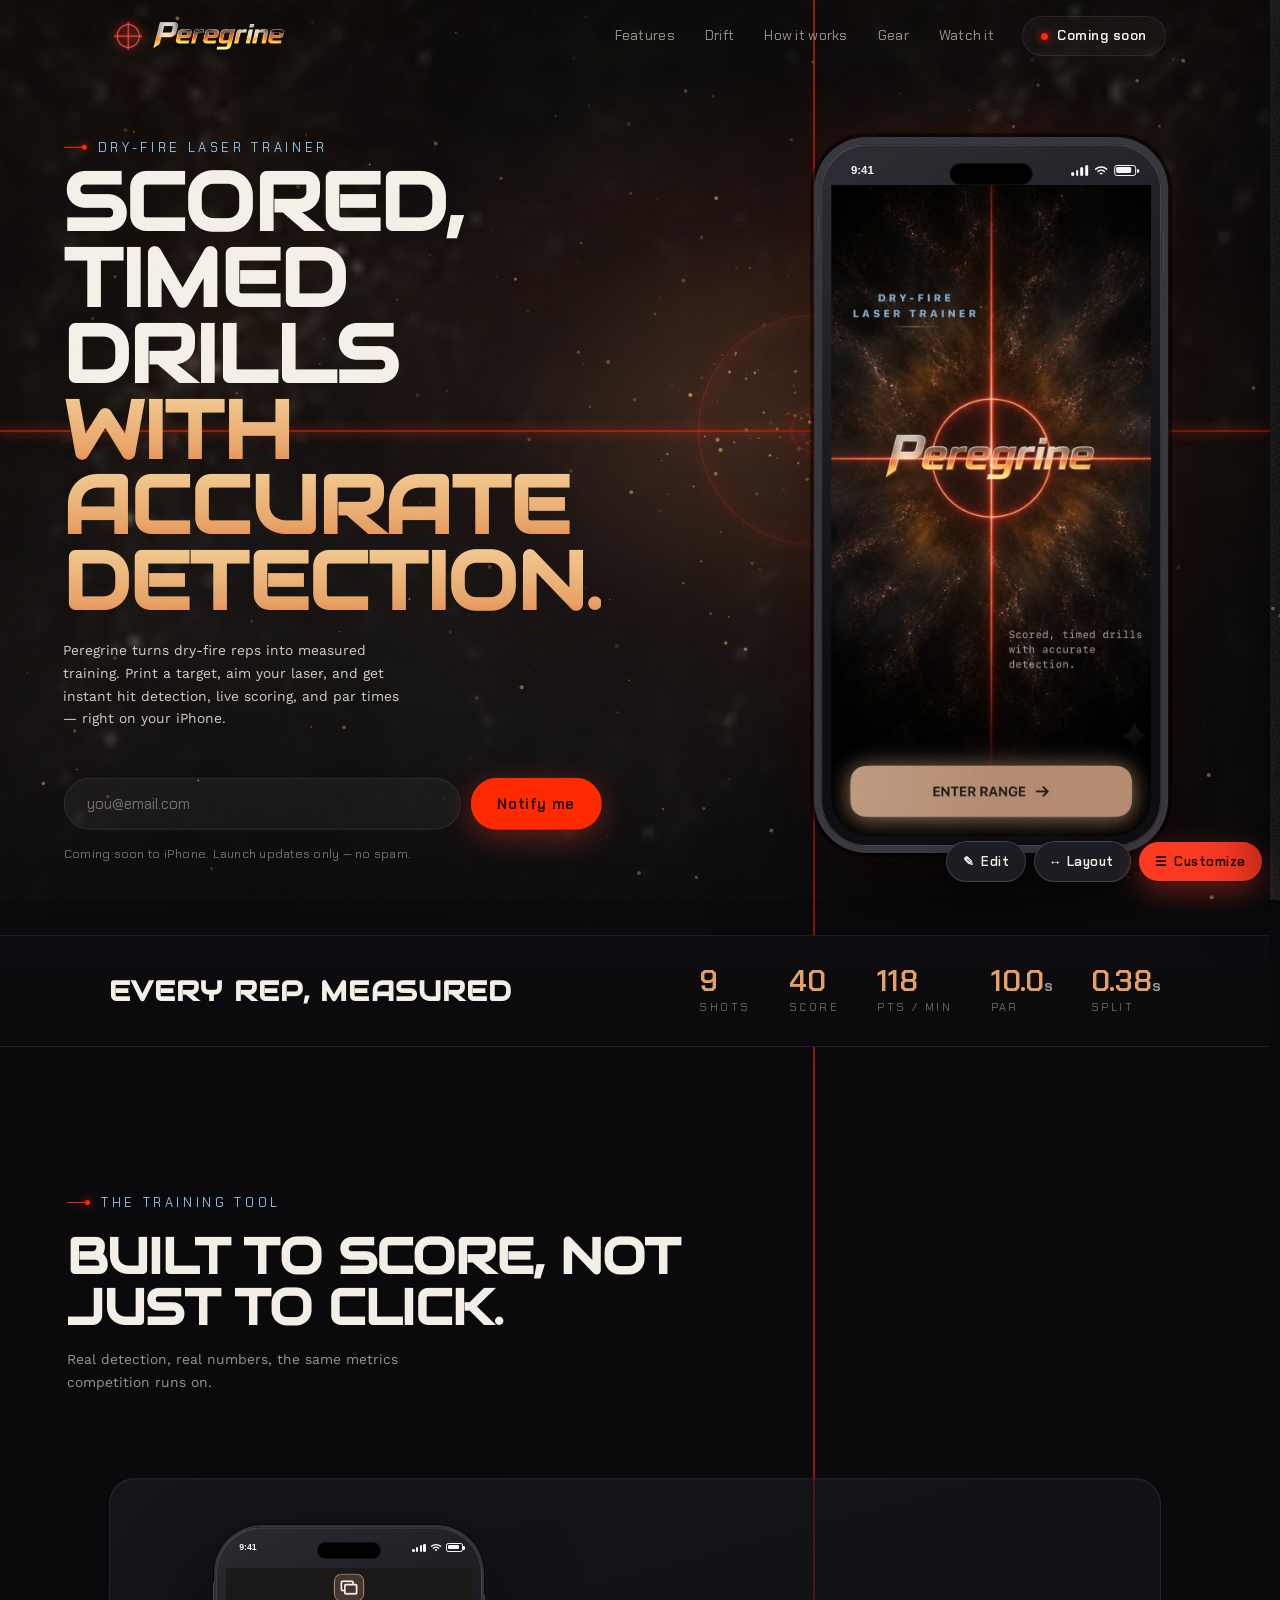
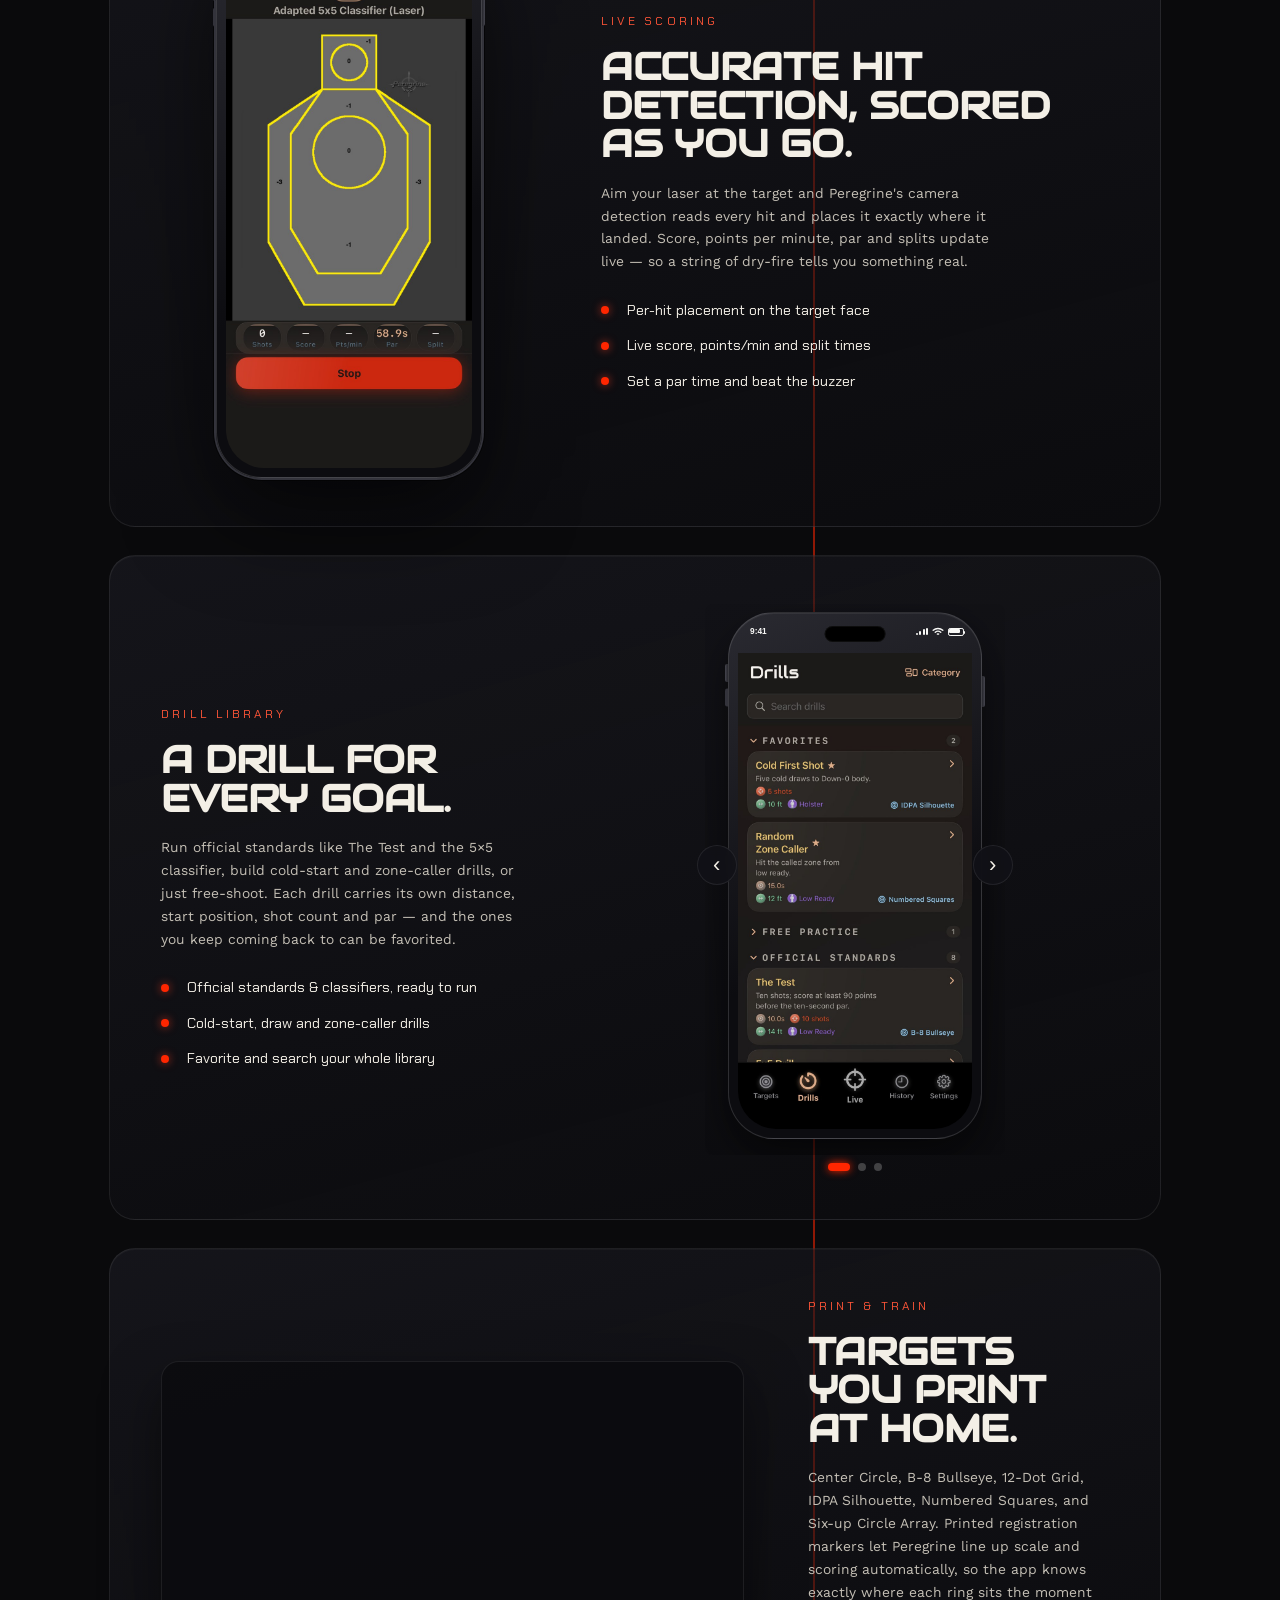
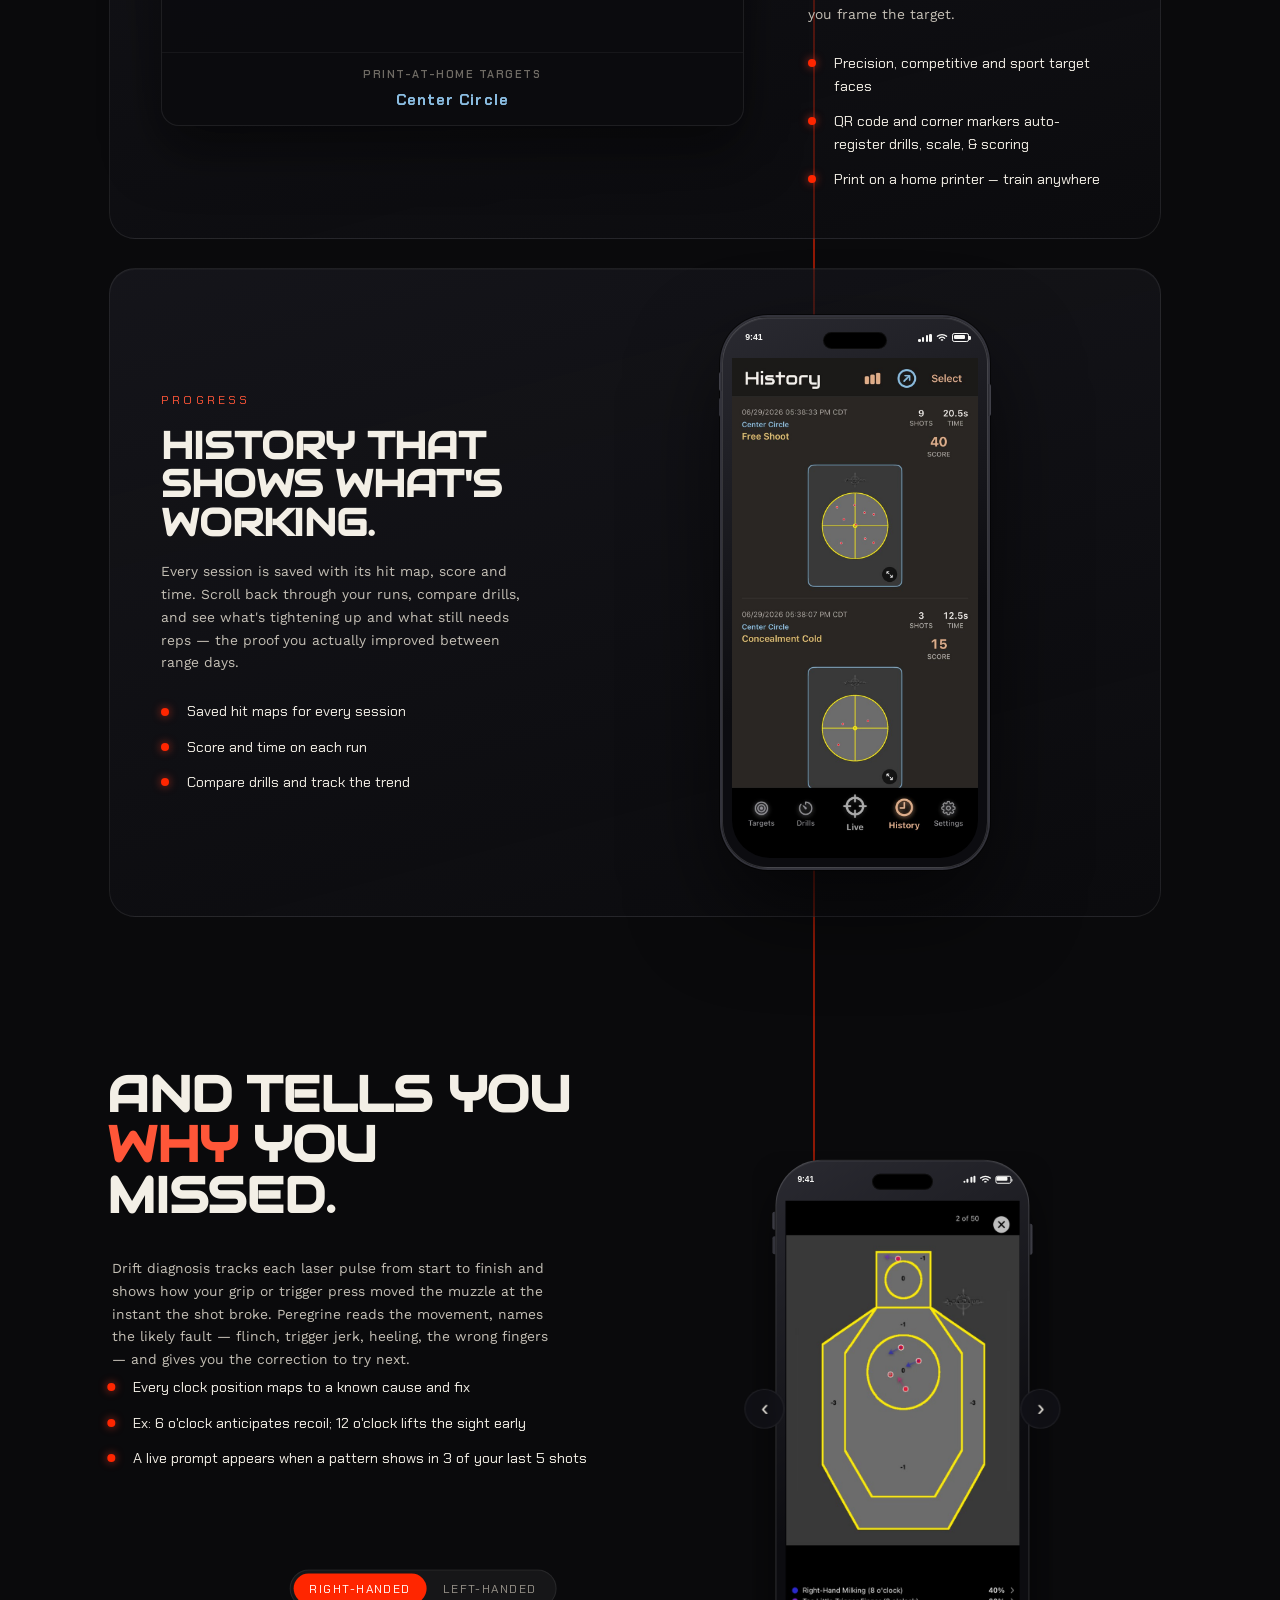
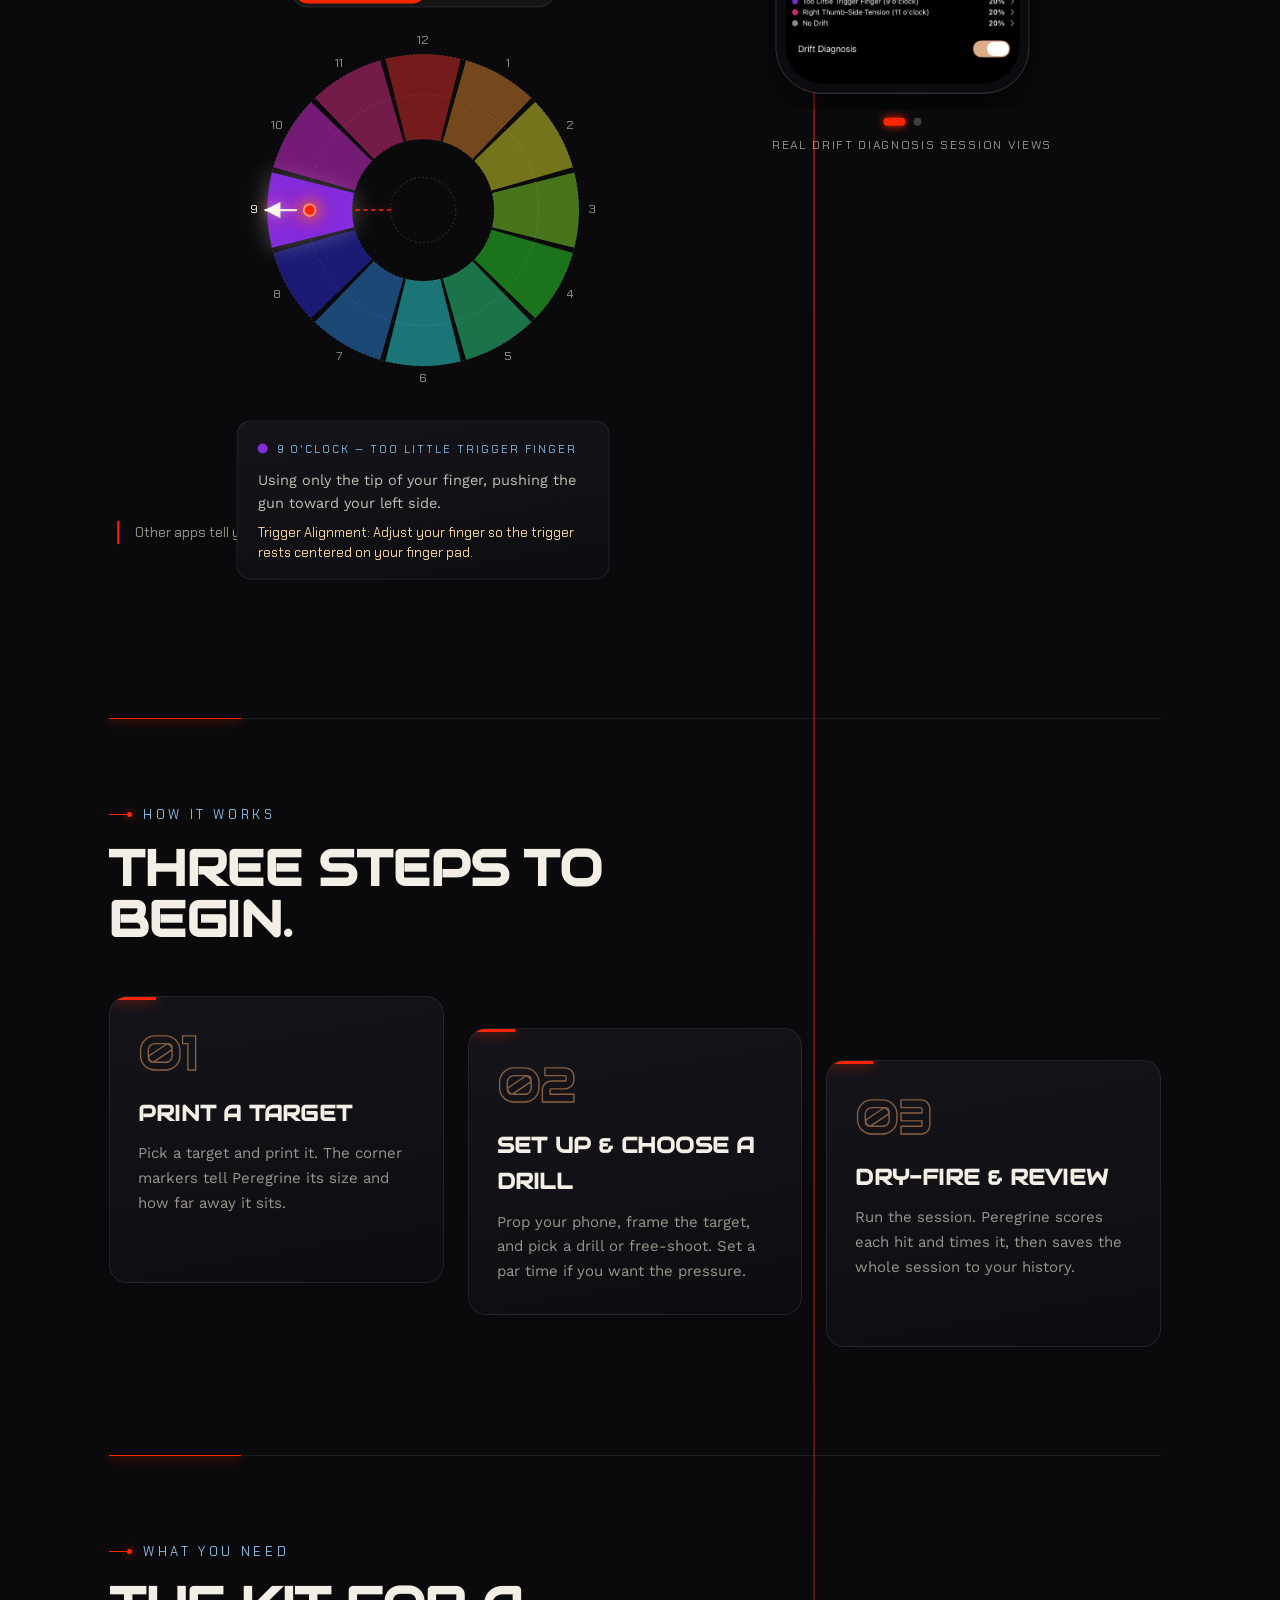
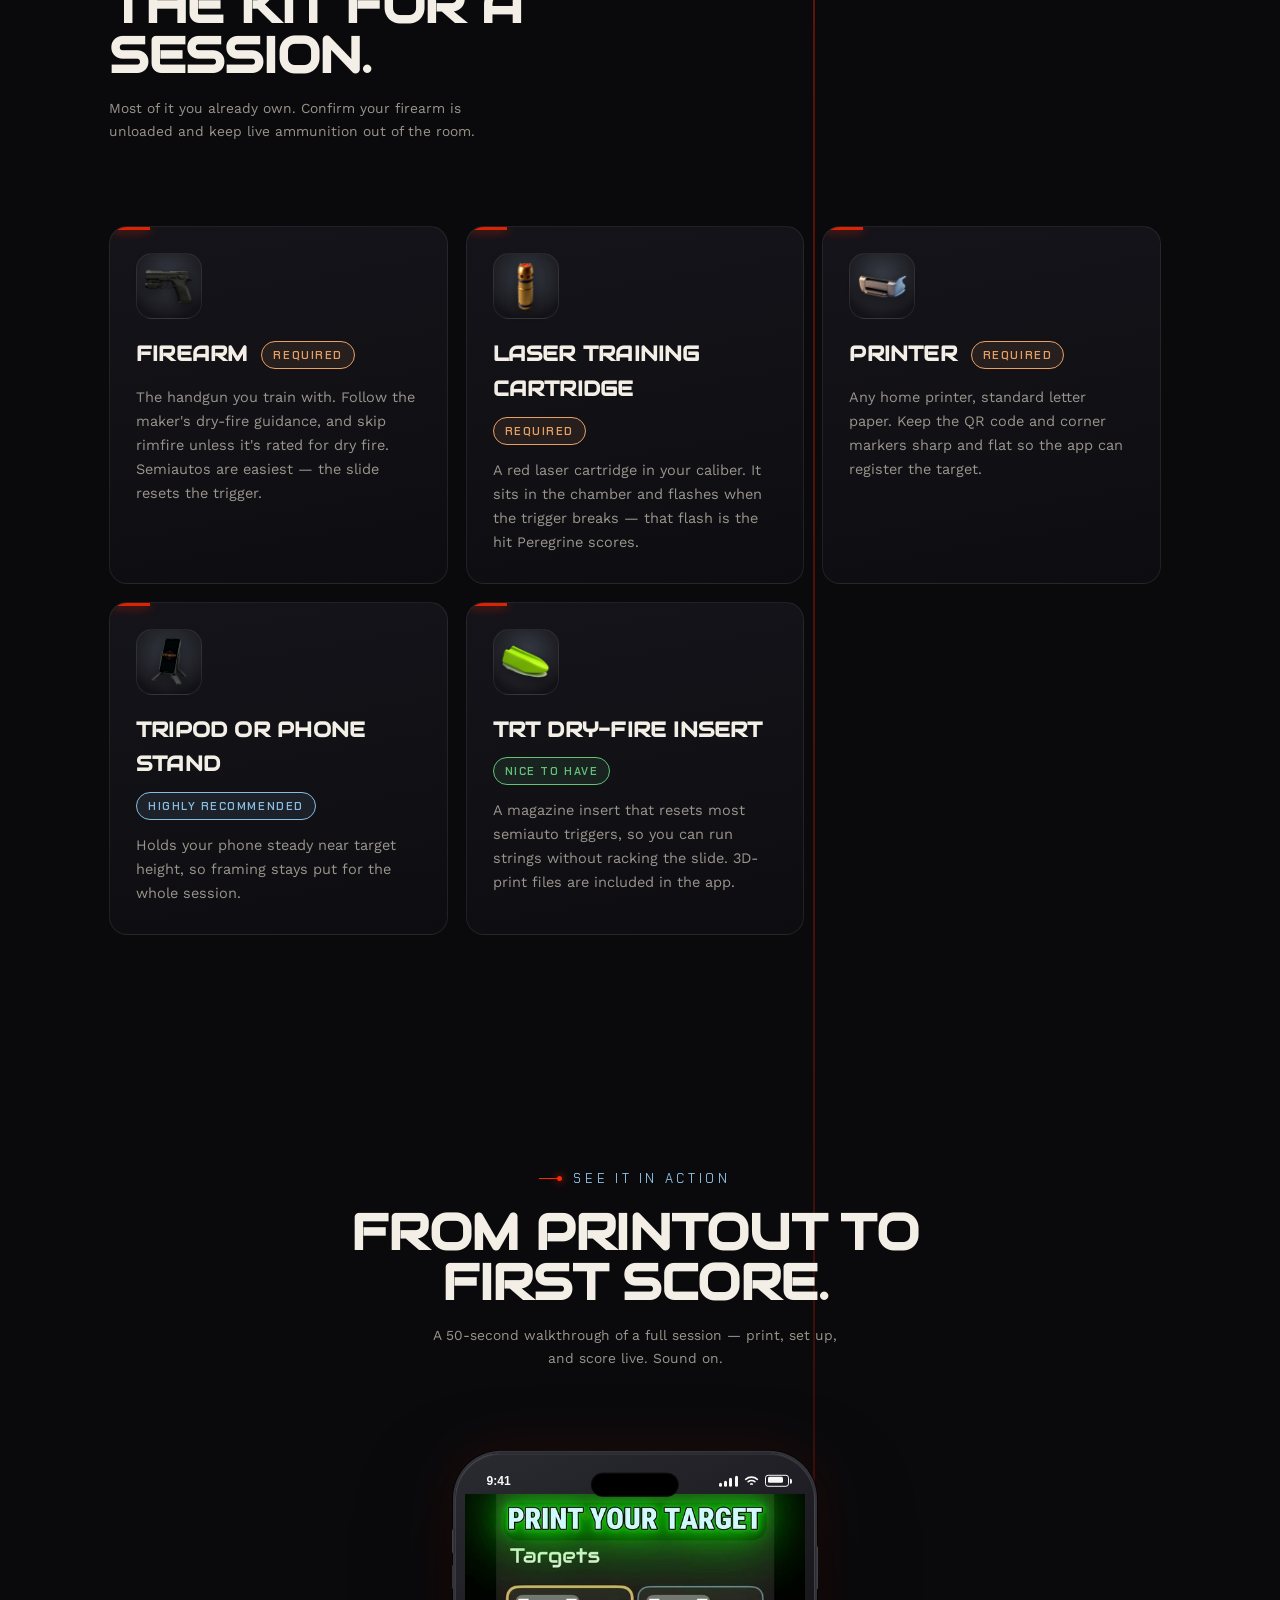
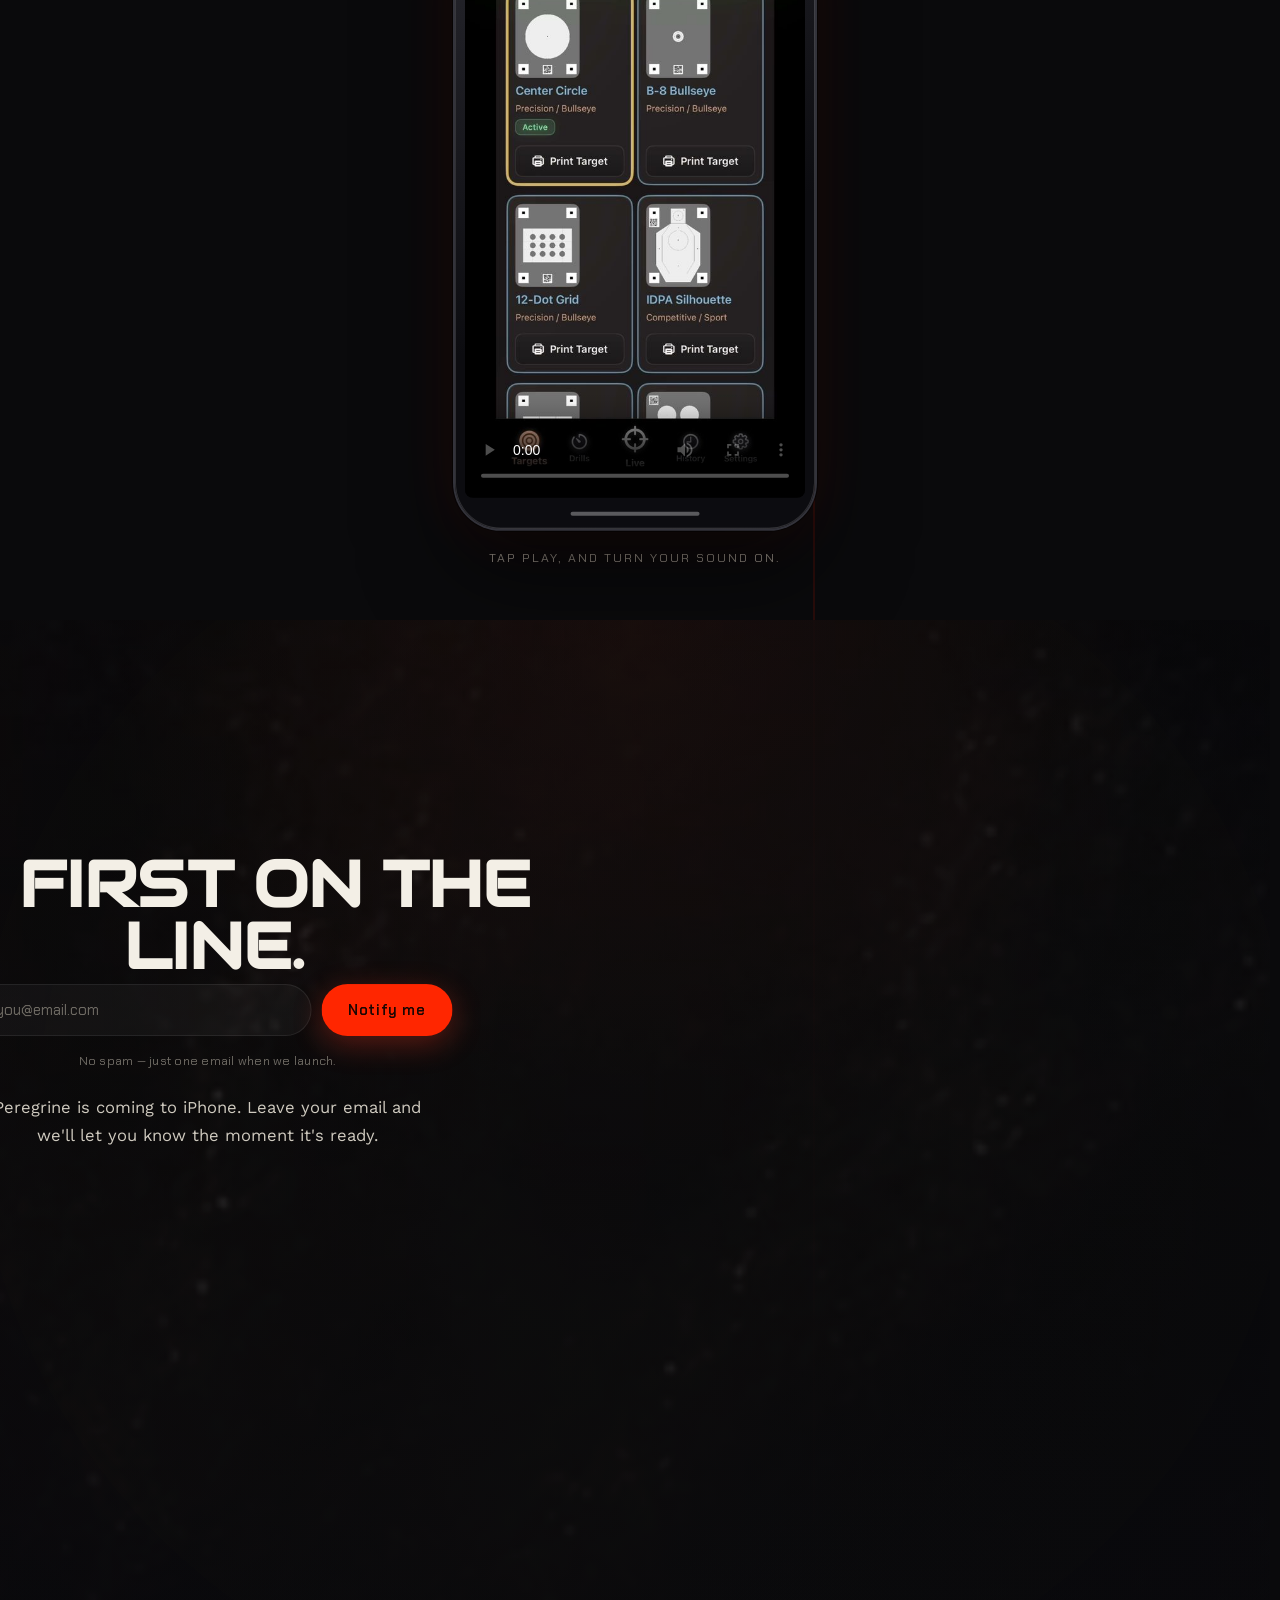
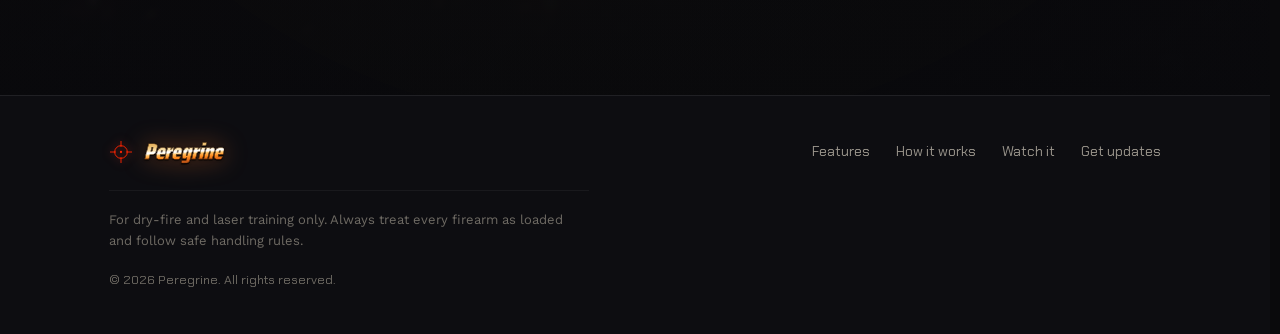
==== commit bbd2c268: "Simplify website editor and target rendering flow" ====
--- a/index.html
+++ b/index.html
@@ -29,7 +29,7 @@
   <link href="https://fonts.googleapis.com/css2?family=Saira+Condensed:wght@500;600;700;800;900&amp;family=Chakra+Petch:wght@400;500;600;700&amp;family=Archivo:wght@400;500;600&amp;display=swap" rel="stylesheet">
 
   <link rel="stylesheet" href="styles.css?v=20260704-4">
-  
+  <link rel="stylesheet" href="editor.css?v=20260703-1">
   
   
 
@@ -54,12 +54,12 @@
     }
   }
   </script>
-<link id="pe-fonts" rel="stylesheet" href="https://fonts.googleapis.com/css2?family=Audiowide&amp;family=Work+Sans:wght@400;500;600&amp;display=swap"><style id="pe-overrides">:root{--f-display:'Audiowide',sans-serif;--f-body:'Work Sans',system-ui,sans-serif;--laser:#ff2600;--amber:#e6a063;--gold:#f4d49a;--recon:#8abce0;--green:#63c178;--ink:#0a0a0c;--laser-soft:#ff5638;--pe-text:0.9}body{font-size:calc(clamp(15px,1.05vw,17px)*var(--pe-text))}.hero__title{font-size:calc(clamp(46px,7vw,92px)*var(--pe-text))}.section__title{font-size:calc(clamp(32px,4.6vw,56px)*var(--pe-text))}.feature__title{font-size:calc(clamp(26px,3.4vw,42px)*var(--pe-text))}.hero__lede,.feature__text,.section__sub,.drift__lede{font-size:calc(clamp(15px,1.2vw,18px)*var(--pe-text))}:root{--pe-cosmos:1.75}body::after{content:'';position:fixed;inset:0;z-index:55;pointer-events:none;mix-blend-mode:soft-light;opacity:0.3;background-size:170px;background-image:url("data:image/svg+xml,%3Csvg xmlns='http://www.w3.org/2000/svg' width='160' height='160'%3E%3Cfilter id='n'%3E%3CfeTurbulence type='fractalNoise' baseFrequency='0.8' numOctaves='2' stitchTiles='stitch'/%3E%3C/filter%3E%3Crect width='100%25' height='100%25' filter='url(%23n)'/%3E%3C/svg%3E")}</style></head>
+<link id="pe-fonts" rel="stylesheet" href="https://fonts.googleapis.com/css2?family=Audiowide&amp;family=Work+Sans:wght@400;500;600&amp;display=swap"><style id="pe-overrides">:root{--f-display:'Audiowide',sans-serif;--f-body:'Work Sans',system-ui,sans-serif;--laser:#ff2600;--amber:#e6a063;--gold:#f4d49a;--recon:#8abce0;--green:#63c178;--ink:#0a0a0c;--laser-soft:#ff5638;--pe-text:0.9}body{font-size:calc(clamp(15px,1.05vw,17px)*var(--pe-text))}.hero__title{font-size:calc(clamp(46px,7vw,92px)*var(--pe-text))}.section__title{font-size:calc(clamp(32px,4.6vw,56px)*var(--pe-text))}.feature__title{font-size:calc(clamp(26px,3.4vw,42px)*var(--pe-text))}.hero__lede,.feature__text,.section__sub,.drift__lede{font-size:calc(clamp(15px,1.2vw,18px)*var(--pe-text))}:root{--pe-cosmos:1.75}body::after{content:'';position:fixed;inset:0;z-index:55;pointer-events:none;mix-blend-mode:soft-light;opacity:0.3;background-size:170px;background-image:url("data:image/svg+xml,%3Csvg xmlns='http://www.w3.org/2000/svg' width='160' height='160'%3E%3Cfilter id='n'%3E%3CfeTurbulence type='fractalNoise' baseFrequency='0.8' numOctaves='2' stitchTiles='stitch'/%3E%3C/filter%3E%3Crect width='100%25' height='100%25' filter='url(%23n)'/%3E%3C/svg%3E")}</style><script id="pe-saved-state" type="application/json">{"displayFont":"Audiowide","bodyFont":"Work Sans","textScale":0.9,"colors":{"laser":"#ff2600","amber":"#e6a063","gold":"#f4d49a","recon":"#8abce0","green":"#63c178","ink":"#0a0a0c"},"fx":{"cosmos":true,"crosshair":true,"grain":true},"fxParams":{"grain":0.3,"cosmos":1.75},"content":{},"layout":{},"sectionFx":{"targets":{"anim":"rise"}},"hiddenEls":[],"order":["hero","measure","features","drift","how","kit","watch","signup"],"hidden":[],"added":[],"insertedImages":[],"insertedCarousels":[],"featureOrder":["live","drills","targets","history"],"_savedAt":1783197868620,"_modifiedAt":1783197868620,"interactions":{"id:pemr4ufyxa3g":{"trigger":"scroll","effect":"slide-right","ease":"smooth","repeat":"replay","duration":1950,"delay":100},"id:pemr4ufyxa3f":{"trigger":"scroll","effect":"pulse","ease":"snap","repeat":"replay","duration":1800,"delay":150},"#measure":{"trigger":"scroll","effect":"fade","ease":"smooth","repeat":"replay","duration":2150,"delay":650},"#live":{"trigger":"scroll","effect":"fade","ease":"smooth","repeat":"replay","duration":650,"delay":100},"id:pemr4ufyx92n":{"trigger":"scroll","effect":"fade","ease":"ease","repeat":"replay","duration":2850,"delay":250},"id:pemr4zfzkr1":{"trigger":"scroll","effect":"slide-right","ease":"smooth","repeat":"replay","duration":1950,"delay":100},"id:pemr4ufyxa47":{"trigger":"scroll","effect":"fade","ease":"ease","repeat":"replay","duration":2200,"delay":0}},"peIds":{"pemr4ufyx70":{"host":"hero","tag":"P","idx":1,"text":"Dry-fire laser trainer"},"pemr4ufyx81":{"host":"hero","tag":"H1","idx":2,"text":"Every shot scored. Every string timed."},"pemr4ufyx82":{"host":"hero","tag":"P","idx":3,"text":"Peregrine turns dry-fire reps into measu"},"pemr4ufyx83":{"host":"hero","tag":"P","idx":4,"text":"Coming soon to iPhone. Launch updates on"},"pemr4ufyx84":{"host":"hero","tag":"P","idx":5,"text":"You're on the list. We'll email you at l"},"pemr4ufyx85":{"host":"measure","tag":"P","idx":1,"text":"Every rep, measured"},"pemr4ufyx86":{"host":"measure","tag":"LI","idx":2,"text":"9Shots"},"pemr4ufyx87":{"host":"measure","tag":"LI","idx":3,"text":"40Score"},"pemr4ufyx88":{"host":"measure","tag":"LI","idx":4,"text":"118Pts / min"},"pemr4ufyx89":{"host":"measure","tag":"LI","idx":5,"text":"10.0sPar"},"pemr4ufyx8a":{"host":"measure","tag":"LI","idx":6,"text":"0.38sSplit"},"pemr4ufyx8b":{"host":"features","tag":"P","idx":1,"text":"The training tool"},"pemr4ufyx8c":{"host":"features","tag":"H2","idx":2,"text":"Built to score, not just to click."},"pemr4ufyx8d":{"host":"features","tag":"P","idx":3,"text":"Real detection, real numbers, the same m"},"pemr4ufyx8e":{"host":"live","tag":"P","idx":4,"text":"Live scoring"},"pemr4ufyx8f":{"host":"live","tag":"H3","idx":5,"text":"Accurate hit detection, scored as you go"},"pemr4ufyx8g":{"host":"live","tag":"P","idx":6,"text":"Aim your laser at the target and Peregri"},"pemr4ufyx8h":{"host":"live","tag":"LI","idx":7,"text":"Per-hit placement on the target face"},"pemr4ufyx8i":{"host":"live","tag":"LI","idx":8,"text":"Live score, points/min and split times"},"pemr4ufyx8j":{"host":"live","tag":"LI","idx":9,"text":"Set a par time and beat the buzzer"},"pemr4ufyx8k":{"host":"drills","tag":"P","idx":13,"text":"Drill library"},"pemr4ufyx8l":{"host":"drills","tag":"H3","idx":14,"text":"A drill for every goal."},"pemr4ufyx8m":{"host":"drills","tag":"P","idx":15,"text":"Run official standards like The Test and"},"pemr4ufyx8n":{"host":"drills","tag":"LI","idx":16,"text":"Official standards & classifiers, ready "},"pemr4ufyx8o":{"host":"drills","tag":"LI","idx":17,"text":"Cold-start, draw and zone-caller drills"},"pemr4ufyx8p":{"host":"drills","tag":"LI","idx":18,"text":"Favorite and search your whole library"},"pemr4ufyx8q":{"host":"targets","tag":"FIGCAPTION","idx":4,"text":"Numbered Squares"},"pemr4ufyx8r":{"host":"targets","tag":"FIGCAPTION","idx":6,"text":"Print-at-home targets"},"pemr4ufyx8s":{"host":"targets","tag":"FIGCAPTION","idx":9,"text":"Silhouette"},"pemr4ufyx8t":{"host":"targets","tag":"FIGCAPTION","idx":12,"text":"Center Circle"},"pemr4ufyx8u":{"host":"targets","tag":"FIGCAPTION","idx":15,"text":"12-Dot Grid"},"pemr4ufyx8v":{"host":"targets","tag":"FIGCAPTION","idx":18,"text":"Large Circle"},"pemr4ufyx8w":{"host":"targets","tag":"FIGCAPTION","idx":21,"text":"Six-Circle Array"},"pemr4ufyx9x":{"host":"targets","tag":"FIGCAPTION","idx":24,"text":"Numbered Squares"},"pemr4ufyx9y":{"host":"targets","tag":"FIGCAPTION","idx":26,"text":"Print-at-home targets"},"pemr4ufyx9z":{"host":"targets","tag":"P","idx":28,"text":"Print & train"},"pemr4ufyx910":{"host":"targets","tag":"H3","idx":29,"text":"Targets you print at home."},"pemr4ufyx911":{"host":"targets","tag":"P","idx":30,"text":"Center Circle, B-8, IDPA silhouette, dot"},"pemr4ufyx912":{"host":"targets","tag":"LI","idx":31,"text":"Precision, competitive and sport target "},"pemr4ufyx913":{"host":"targets","tag":"LI","idx":32,"text":"QR code and corner markers auto-register"},"pemr4ufyx914":{"host":"targets","tag":"LI","idx":33,"text":"Print on a home printer — train anywhere"},"pemr4ufyx915":{"host":"history","tag":"P","idx":4,"text":"Progress"},"pemr4ufyx916":{"host":"history","tag":"H3","idx":5,"text":"History that shows what's working."},"pemr4ufyx917":{"host":"history","tag":"P","idx":6,"text":"Every session is saved with its hit map,"},"pemr4ufyx918":{"host":"history","tag":"LI","idx":7,"text":"Saved hit maps for every session"},"pemr4ufyx919":{"host":"history","tag":"LI","idx":8,"text":"Score and time on each run"},"pemr4ufyx91a":{"host":"history","tag":"LI","idx":9,"text":"Compare drills and track the trend"},"pemr4ufyx91b":{"host":"drift","tag":"P","idx":2,"text":"What sets it apart"},"pemr4ufyx91c":{"host":"drift","tag":"H2","idx":3,"text":"It tells you why you missed."},"pemr4ufyx91d":{"host":"drift","tag":"P","idx":4,"text":"Drift diagnosis tracks each laser pulse "},"pemr4ufyx91e":{"host":"drift","tag":"LI","idx":5,"text":"Every clock position maps to a known cau"},"pemr4ufyx91f":{"host":"drift","tag":"LI","idx":6,"text":"Ex: 6 o'clock anticipates recoil; 12 o'c"},"pemr4ufyx91g":{"host":"drift","tag":"LI","idx":7,"text":"A live prompt appears when a pattern sho"},"pemr4ufyx91h":{"host":"drift","tag":"P","idx":8,"text":"Other apps tell you just when and where."},"pemr4ufyx91i":{"host":"driftReadout","tag":"P","idx":0,"text":"6 o'clock — Recoil Anticipation / Flinch"},"pemr4ufyx91j":{"host":"driftReadout","tag":"P","idx":1,"text":"Subconsciously shoving the muzzle down t"},"pemr4ufyx91k":{"host":"driftReadout","tag":"P","idx":2,"text":"Surprise Break: Squeeze slowly so the ex"},"pemr4ufyx91l":{"host":"drift","tag":"FIGCAPTION","idx":24,"text":"Real Drift Diagnosis session views"},"pemr4ufyx91m":{"host":"how","tag":"P","idx":1,"text":"How it works"},"pemr4ufyx91n":{"host":"how","tag":"H2","idx":2,"text":"Three steps to a scored rep."},"pemr4ufyx91o":{"host":"how","tag":"LI","idx":3,"text":"01 Print a target Pick a target and prin"},"pemr4ufyx91p":{"host":"how","tag":"H3","idx":4,"text":"Print a target"},"pemr4ufyx91q":{"host":"how","tag":"P","idx":5,"text":"Pick a target and print it. The corner m"},"pemr4ufyx91r":{"host":"how","tag":"LI","idx":6,"text":"02 Set up & choose a drill Prop your pho"},"pemr4ufyx91s":{"host":"how","tag":"H3","idx":7,"text":"Set up & choose a drill"},"pemr4ufyx91t":{"host":"how","tag":"P","idx":8,"text":"Prop your phone, frame the target, and p"},"pemr4ufyx91u":{"host":"how","tag":"LI","idx":9,"text":"03 Dry-fire & review Run the string. Per"},"pemr4ufyx91v":{"host":"how","tag":"H3","idx":10,"text":"Dry-fire & review"},"pemr4ufyx91w":{"host":"how","tag":"P","idx":11,"text":"Run the string. Peregrine scores each hi"},"pemr4ufyx91x":{"host":"kit","tag":"P","idx":1,"text":"What you need"},"pemr4ufyx91y":{"host":"kit","tag":"H2","idx":2,"text":"The kit for a session."},"pemr4ufyx91z":{"host":"kit","tag":"P","idx":3,"text":"Most of it you already own. Confirm your"},"pemr4ufyx920":{"host":"kit","tag":"LI","idx":4,"text":"Firearm Required The handgun you train w"},"pemr4ufyx921":{"host":"kit","tag":"H3","idx":6,"text":"Firearm"},"pemr4ufyx922":{"host":"kit","tag":"P","idx":7,"text":"The handgun you train with, paired with "},"pemr4ufyx923":{"host":"kit","tag":"LI","idx":8,"text":"Laser training cartridge Required A red "},"pemr4ufyx924":{"host":"kit","tag":"H3","idx":10,"text":"Laser training cartridge"},"pemr4ufyx925":{"host":"kit","tag":"P","idx":11,"text":"A red laser cartridge in the correct cal"},"pemr4ufyx926":{"host":"kit","tag":"LI","idx":12,"text":"Printer Required Print targets from the "},"pemr4ufyx927":{"host":"kit","tag":"H3","idx":14,"text":"Printer"},"pemr4ufyx928":{"host":"kit","tag":"P","idx":15,"text":"Print targets from the Targets tab on st"},"pemr4ufyx929":{"host":"kit","tag":"LI","idx":16,"text":"Tripod or phone stand Highly recommended"},"pemr4ufyx92a":{"host":"kit","tag":"H3","idx":18,"text":"Tripod or phone stand"},"pemr4ufyx92b":{"host":"kit","tag":"P","idx":19,"text":"A stable stand that holds the camera nea"},"pemr4ufyx92c":{"host":"kit","tag":"LI","idx":20,"text":"TRT dry-fire insert Nice to have A magaz"},"pemr4ufyx92d":{"host":"kit","tag":"H3","idx":22,"text":"TRT dry-fire insert"},"pemr4ufyx92e":{"host":"kit","tag":"P","idx":23,"text":"A magazine insert that lets many semiaut"},"pemr4ufyx92f":{"host":"watch","tag":"P","idx":1,"text":"See it in action"},"pemr4ufyx92g":{"host":"watch","tag":"H2","idx":2,"text":"From printout to first score."},"pemr4ufyx92h":{"host":"watch","tag":"P","idx":3,"text":"A 50-second walkthrough of a full sessio"},"pemr4ufyx92i":{"host":"watch","tag":"P","idx":5,"text":"Tap play, and turn your sound on."},"pemr4ufyx92j":{"host":"signup","tag":"H2","idx":2,"text":"Be first on the line."},"pemr4ufyx92k":{"host":"signup","tag":"P","idx":3,"text":"Peregrine is coming to iPhone. Leave you"},"pemr4ufyx92l":{"host":"signup","tag":"P","idx":4,"text":"No spam — just one email when we launch."},"pemr4ufyx92m":{"host":"signup","tag":"P","idx":5,"text":"You're on the list. We'll email you at l"},"pemr4ufyx92n":{"host":"hero","tag":"IMG","idx":8,"text":""},"pemr4ufyx92o":{"host":"live","tag":"IMG","idx":2,"text":""},"pemr4ufyx92p":{"host":"drills","tag":"IMG","idx":3,"text":""},"pemr4ufyx92q":{"host":"drills","tag":"IMG","idx":5,"text":""},"pemr4ufyx92r":{"host":"drills","tag":"IMG","idx":7,"text":""},"pemr4ufyx92s":{"host":"drills","tag":"IMG","idx":9,"text":""},"pemr4ufyx92t":{"host":"drills","tag":"IMG","idx":11,"text":""},"pemr4ufyx92u":{"host":"targets","tag":"IMG","idx":3,"text":""},"pemr4ufyx92v":{"host":"targets","tag":"IMG","idx":8,"text":""},"pemr4ufyx92w":{"host":"targets","tag":"IMG","idx":11,"text":""},"pemr4ufyx92x":{"host":"targets","tag":"IMG","idx":14,"text":""},"pemr4ufyx92y":{"host":"targets","tag":"IMG","idx":17,"text":""},"pemr4ufyx92z":{"host":"targets","tag":"IMG","idx":20,"text":""},"pemr4ufyx930":{"host":"targets","tag":"IMG","idx":23,"text":""},"pemr4ufyx931":{"host":"history","tag":"IMG","idx":2,"text":""},"pemr4ufyx932":{"host":"drift","tag":"IMG","idx":17,"text":""},"pemr4ufyx933":{"host":"drift","tag":"IMG","idx":19,"text":""},"pemr4ufyx934":{"host":"drift","tag":"IMG","idx":21,"text":""},"pemr4ufyx935":{"host":"drift","tag":"IMG","idx":23,"text":""},"pemr4ufyx936":{"host":"kit","tag":"IMG","idx":5,"text":""},"pemr4ufyx937":{"host":"kit","tag":"IMG","idx":9,"text":""},"pemr4ufyx938":{"host":"kit","tag":"IMG","idx":13,"text":""},"pemr4ufyx939":{"host":"kit","tag":"IMG","idx":17,"text":""},"pemr4ufyx93a":{"host":"kit","tag":"IMG","idx":21,"text":""},"pemr4ufyx93b":{"host":"signup","tag":"IMG","idx":1,"text":""},"pemr4ufyxa3c":{"host":"hero","tag":"DIV","idx":0,"text":"Dry-fire laser trainer Every shot scored"},"pemr4ufyxa3d":{"host":"hero","tag":"DIV","idx":6,"text":"9:41"},"pemr4ufyxa3e":{"host":"hero","tag":"DIV","idx":7,"text":"9:41"},"pemr4ufyxa3f":{"host":"measure","tag":"DIV","idx":0,"text":"Every rep, measured 9Shots 40Score 118Pt"},"pemr4ufyxa3g":{"host":"features","tag":"DIV","idx":0,"text":"The training tool Built to score, not ju"},"pemr4ufyxa3h":{"host":"live","tag":"DIV","idx":0,"text":"9:41"},"pemr4ufyxa3i":{"host":"live","tag":"DIV","idx":1,"text":"9:41"},"pemr4ufyxa3j":{"host":"live","tag":"DIV","idx":3,"text":"Live scoring Accurate hit detection, sco"},"pemr4ufyxa3k":{"host":"drills","tag":"DIV","idx":0,"text":"9:419:41 9:41 9:41 9:41 ‹ ›"},"pemr4ufyxa3l":{"host":"drills","tag":"DIV","idx":1,"text":"9:419:41 9:41 9:41 9:41 ‹ ›"},"pemr4ufyxa3m":{"host":"drills","tag":"DIV","idx":2,"text":"9:41"},"pemr4ufyxa3n":{"host":"drills","tag":"DIV","idx":4,"text":"9:41"},"pemr4ufyxa3o":{"host":"drills","tag":"DIV","idx":6,"text":"9:41"},"pemr4ufyxa3p":{"host":"drills","tag":"DIV","idx":8,"text":"9:41"},"pemr4ufyxa3q":{"host":"drills","tag":"DIV","idx":10,"text":"9:41"},"pemr4ufyxa3r":{"host":"drills","tag":"DIV","idx":12,"text":"Drill library A drill for every goal. Ru"},"pemr4ufyxa3s":{"host":"targets","tag":"DIV","idx":0,"text":"Numbered SquaresPrint-at-home targets Si"},"pemr4ufyxa3t":{"host":"targets","tag":"DIV","idx":1,"text":"Numbered SquaresPrint-at-home targets Si"},"pemr4ufyxa3u":{"host":"targets","tag":"FIGURE","idx":2,"text":"Numbered Squares"},"pemr4ufyxa3v":{"host":"targets","tag":"FIGURE","idx":5,"text":"Print-at-home targets"},"pemr4ufyxa3w":{"host":"targets","tag":"FIGURE","idx":7,"text":"Silhouette"},"pemr4ufyxa3x":{"host":"targets","tag":"FIGURE","idx":10,"text":"Center Circle"},"pemr4ufyxa3y":{"host":"targets","tag":"FIGURE","idx":13,"text":"12-Dot Grid"},"pemr4ufyxa3z":{"host":"targets","tag":"FIGURE","idx":16,"text":"Large Circle"},"pemr4ufyxa40":{"host":"targets","tag":"FIGURE","idx":19,"text":"Six-Circle Array"},"pemr4ufyxa41":{"host":"targets","tag":"FIGURE","idx":22,"text":"Numbered Squares"},"pemr4ufyxa42":{"host":"targets","tag":"FIGURE","idx":25,"text":"Print-at-home targets"},"pemr4ufyxa43":{"host":"targets","tag":"DIV","idx":27,"text":"Print & train Targets you print at home."},"pemr4ufyxa44":{"host":"history","tag":"DIV","idx":0,"text":"9:41"},"pemr4ufyxa45":{"host":"history","tag":"DIV","idx":1,"text":"9:41"},"pemr4ufyxa46":{"host":"history","tag":"DIV","idx":3,"text":"Progress History that shows what's worki"},"pemr4ufyxa47":{"host":"drift","tag":"DIV","idx":0,"text":"What sets it apart It tells you why you "},"pemr4ufyxa48":{"host":"drift","tag":"DIV","idx":1,"text":"What sets it apart It tells you why you "},"pemr4ufyxa49":{"host":"drift","tag":"FIGURE","idx":14,"text":"‹ › Real Drift Diagnosis session views"},"pemr4ufyxa4a":{"host":"drift","tag":"DIV","idx":15,"text":"‹ ›"},"pemr4ufyxa4b":{"host":"drift","tag":"DIV","idx":16,"text":""},"pemr4ufyxa4c":{"host":"drift","tag":"DIV","idx":18,"text":""},"pemr4ufyxa4d":{"host":"drift","tag":"DIV","idx":20,"text":""},"pemr4ufyxa4e":{"host":"drift","tag":"DIV","idx":22,"text":""},"pemr4ufyxa4f":{"host":"how","tag":"DIV","idx":0,"text":"How it works Three steps to a scored rep"},"pemr4ufyxa4g":{"host":"kit","tag":"DIV","idx":0,"text":"What you need The kit for a session. Mos"},"pemr4ufyxa4h":{"host":"watch","tag":"DIV","idx":0,"text":"See it in action From printout to first "},"pemr4ufyxa4i":{"host":"watch","tag":"DIV","idx":4,"text":"Your browser can't play this video. Down"},"pemr4ufyxa4j":{"host":"signup","tag":"DIV","idx":0,"text":"Be first on the line. Peregrine is comin"},"pemr4ufyxa4k":{"host":"main","tag":"P","idx":-1,"text":"For dry-fire and laser training only. Al"},"pemr4ufyxa4l":{"host":"main","tag":"P","idx":-1,"text":"© 2026 Peregrine. All rights reserved."},"pemr4ufyxa4m":{"host":"hero","tag":"DIV","idx":-1,"text":""},"pemr4ufyxa4n":{"host":"signup","tag":"DIV","idx":-1,"text":""},"pemr4ufyxa4o":{"host":"main","tag":"FOOTER","idx":-1,"text":"Peregrine Features How it works Watch Ge"},"pemr4ufyxp4p":{"host":"drift","tag":"IMG","idx":27,"text":""},"pemr4ufyxp4q":{"host":"drift","tag":"IMG","idx":29,"text":""},"pemr4ufyxp4r":{"host":"drift","tag":"IMG","idx":31,"text":""},"pemr4ufyxp4s":{"host":"drift","tag":"IMG","idx":33,"text":""},"pemr4ufyxp4t":{"host":"drift","tag":"IMG","idx":35,"text":""},"pemr4ufyxp4u":{"host":"drift","tag":"IMG","idx":37,"text":""},"pemr4ufyxp4v":{"host":"drift","tag":"IMG","idx":39,"text":""},"pemr4ufyxp4w":{"host":"drift","tag":"IMG","idx":41,"text":""},"pemr4ufyxp4x":{"host":"drift","tag":"FIGURE","idx":26,"text":""},"pemr4ufyxp4y":{"host":"drift","tag":"FIGURE","idx":28,"text":""},"pemr4ufyxp4z":{"host":"drift","tag":"FIGURE","idx":30,"text":""},"pemr4ufyxp50":{"host":"drift","tag":"FIGURE","idx":32,"text":""},"pemr4ufyxp51":{"host":"drift","tag":"FIGURE","idx":34,"text":""},"pemr4ufyxp52":{"host":"drift","tag":"FIGURE","idx":36,"text":""},"pemr4ufyxp53":{"host":"drift","tag":"FIGURE","idx":38,"text":""},"pemr4ufyxp54":{"host":"drift","tag":"FIGURE","idx":40,"text":""},"pemr4ufyxr55":{"host":"driftWheel","tag":"FIGURE","idx":-1,"text":"1212345678910116 o'clock — Recoil Antici"},"pemr4ufyxr56":{"host":"driftReadout","tag":"DIV","idx":-1,"text":"6 o'clock — Recoil Anticipation / Flinch"},"pemr4xwfj30":{"host":"watch","tag":"DIV","idx":5,"text":"9:41 Your browser can't play this video."},"pemr4xwfj31":{"host":"main","tag":"P","idx":-1,"text":"For dry-fire and laser training only. Al"},"pemr4xwfj32":{"host":"main","tag":"P","idx":-1,"text":"© 2026 Peregrine. All rights reserved."},"pemr4xwfj33":{"host":"hero","tag":"DIV","idx":-1,"text":""},"pemr4xwfj34":{"host":"signup","tag":"DIV","idx":-1,"text":""},"pemr4xwfj35":{"host":"main","tag":"FOOTER","idx":-1,"text":"Peregrine Features How it works Watch Ge"},"pemr4xwfjp6":{"host":"drift","tag":"IMG","idx":27,"text":""},"pemr4xwfjp7":{"host":"drift","tag":"IMG","idx":29,"text":""},"pemr4xwfjq8":{"host":"drift","tag":"IMG","idx":31,"text":""},"pemr4xwfjq9":{"host":"drift","tag":"IMG","idx":33,"text":""},"pemr4xwfjqa":{"host":"drift","tag":"IMG","idx":35,"text":""},"pemr4xwfjqb":{"host":"drift","tag":"IMG","idx":37,"text":""},"pemr4xwfjqc":{"host":"drift","tag":"IMG","idx":39,"text":""},"pemr4xwfjqd":{"host":"drift","tag":"IMG","idx":41,"text":""},"pemr4xwfjqe":{"host":"drift","tag":"FIGURE","idx":26,"text":""},"pemr4xwfjqf":{"host":"drift","tag":"FIGURE","idx":28,"text":""},"pemr4xwfjqg":{"host":"drift","tag":"FIGURE","idx":30,"text":""},"pemr4xwfjrh":{"host":"drift","tag":"FIGURE","idx":32,"text":""},"pemr4xwfjri":{"host":"drift","tag":"FIGURE","idx":34,"text":""},"pemr4xwfjrj":{"host":"drift","tag":"FIGURE","idx":36,"text":""},"pemr4xwfjrk":{"host":"drift","tag":"FIGURE","idx":38,"text":""},"pemr4xwfjrl":{"host":"drift","tag":"FIGURE","idx":40,"text":""},"pemr4yws9a0":{"host":"main","tag":"P","idx":-1,"text":"For dry-fire and laser training only. Al"},"pemr4yws9a1":{"host":"main","tag":"P","idx":-1,"text":"© 2026 Peregrine. All rights reserved."},"pemr4yws9a2":{"host":"hero","tag":"DIV","idx":-1,"text":""},"pemr4yws9a3":{"host":"signup","tag":"DIV","idx":-1,"text":""},"pemr4yws9a4":{"host":"main","tag":"FOOTER","idx":-1,"text":"Peregrine Features How it works Watch Ge"},"pemr4yws9u5":{"host":"drift","tag":"IMG","idx":29,"text":""},"pemr4yws9u6":{"host":"drift","tag":"IMG","idx":31,"text":""},"pemr4yws9u7":{"host":"drift","tag":"IMG","idx":33,"text":""},"pemr4yws9u8":{"host":"drift","tag":"IMG","idx":35,"text":""},"pemr4yws9u9":{"host":"drift","tag":"IMG","idx":37,"text":""},"pemr4yws9ua":{"host":"drift","tag":"IMG","idx":39,"text":""},"pemr4yws9ub":{"host":"drift","tag":"IMG","idx":41,"text":""},"pemr4yws9uc":{"host":"drift","tag":"IMG","idx":43,"text":""},"pemr4yws9ud":{"host":"drift","tag":"FIGURE","idx":28,"text":""},"pemr4yws9ue":{"host":"drift","tag":"FIGURE","idx":30,"text":""},"pemr4yws9uf":{"host":"drift","tag":"FIGURE","idx":32,"text":""},"pemr4yws9ug":{"host":"drift","tag":"FIGURE","idx":34,"text":""},"pemr4yws9uh":{"host":"drift","tag":"FIGURE","idx":36,"text":""},"pemr4yws9ui":{"host":"drift","tag":"FIGURE","idx":38,"text":""},"pemr4yws9uj":{"host":"drift","tag":"FIGURE","idx":40,"text":""},"pemr4yws9uk":{"host":"drift","tag":"FIGURE","idx":42,"text":""},"pemr4yxk6y0":{"host":"main","tag":"P","idx":-1,"text":"For dry-fire and laser training only. Al"},"pemr4yxk6y1":{"host":"main","tag":"P","idx":-1,"text":"© 2026 Peregrine. All rights reserved."},"pemr4yxk6y2":{"host":"hero","tag":"DIV","idx":-1,"text":""},"pemr4yxk6y3":{"host":"signup","tag":"DIV","idx":-1,"text":""},"pemr4yxk6y4":{"host":"main","tag":"FOOTER","idx":-1,"text":"Peregrine Features How it works Watch Ge"},"pemr4yxk7f5":{"host":"drift","tag":"IMG","idx":29,"text":""},"pemr4yxk7f6":{"host":"drift","tag":"IMG","idx":31,"text":""},"pemr4yxk7f7":{"host":"drift","tag":"IMG","idx":33,"text":""},"pemr4yxk7f8":{"host":"drift","tag":"IMG","idx":35,"text":""},"pemr4yxk7f9":{"host":"drift","tag":"IMG","idx":37,"text":""},"pemr4yxk7fa":{"host":"drift","tag":"IMG","idx":39,"text":""},"pemr4yxk7fb":{"host":"drift","tag":"IMG","idx":41,"text":""},"pemr4yxk7fc":{"host":"drift","tag":"IMG","idx":43,"text":""},"pemr4yxk7fd":{"host":"drift","tag":"FIGURE","idx":28,"text":""},"pemr4yxk7fe":{"host":"drift","tag":"FIGURE","idx":30,"text":""},"pemr4yxk7ff":{"host":"drift","tag":"FIGURE","idx":32,"text":""},"pemr4yxk7fg":{"host":"drift","tag":"FIGURE","idx":34,"text":""},"pemr4yxk7fh":{"host":"drift","tag":"FIGURE","idx":36,"text":""},"pemr4yxk7fi":{"host":"drift","tag":"FIGURE","idx":38,"text":""},"pemr4yxk7fj":{"host":"drift","tag":"FIGURE","idx":40,"text":""},"pemr4yxk7fk":{"host":"drift","tag":"FIGURE","idx":42,"text":""},"pemr4zfzkr0":{"host":"targets","tag":"FIGCAPTION","idx":2,"text":"Print-at-home targets IDPA Silhouette"},"pemr4zfzkr1":{"host":"targets","tag":"FIGURE","idx":1,"text":"Print-at-home targets IDPA Silhouette"},"pemr4zfzkr2":{"host":"main","tag":"P","idx":-1,"text":"For dry-fire and laser training only. Al"},"pemr4zfzkr3":{"host":"main","tag":"P","idx":-1,"text":"© 2026 Peregrine. All rights reserved."},"pemr4zfzks4":{"host":"hero","tag":"DIV","idx":-1,"text":""},"pemr4zfzks5":{"host":"signup","tag":"DIV","idx":-1,"text":""},"pemr4zfzks6":{"host":"main","tag":"FOOTER","idx":-1,"text":"Peregrine Features How it works Watch Ge"},"pemr4zfzlf7":{"host":"drift","tag":"IMG","idx":25,"text":""},"pemr4zfzlf8":{"host":"drift","tag":"IMG","idx":27,"text":""},"pemr4zfzlf9":{"host":"drift","tag":"IMG","idx":29,"text":""},"pemr4zfzlfa":{"host":"drift","tag":"IMG","idx":31,"text":""},"pemr4zfzlfb":{"host":"drift","tag":"IMG","idx":33,"text":""},"pemr4zfzlfc":{"host":"drift","tag":"IMG","idx":35,"text":""},"pemr4zfzlfd":{"host":"drift","tag":"IMG","idx":37,"text":""},"pemr4zfzlge":{"host":"drift","tag":"IMG","idx":39,"text":""},"pemr4zfzlgf":{"host":"drift","tag":"FIGURE","idx":24,"text":""},"pemr4zfzlgg":{"host":"drift","tag":"FIGURE","idx":26,"text":""},"pemr4zfzlgh":{"host":"drift","tag":"FIGURE","idx":28,"text":""},"pemr4zfzlgi":{"host":"drift","tag":"FIGURE","idx":30,"text":""},"pemr4zfzlgj":{"host":"drift","tag":"FIGURE","idx":32,"text":""},"pemr4zfzlgk":{"host":"drift","tag":"FIGURE","idx":34,"text":""},"pemr4zfzlgl":{"host":"drift","tag":"FIGURE","idx":36,"text":""},"pemr4zfzlgm":{"host":"drift","tag":"FIGURE","idx":38,"text":""},"pemr4zr8lw0":{"host":"targets","tag":"P","idx":6,"text":"Center Circle, B-8 Bullseye, 12-Dot Grid"},"pemr4zr8lx1":{"host":"main","tag":"P","idx":-1,"text":"For dry-fire and laser training only. Al"},"pemr4zr8lx2":{"host":"main","tag":"P","idx":-1,"text":"© 2026 Peregrine. All rights reserved."},"pemr4zr8lx3":{"host":"hero","tag":"DIV","idx":-1,"text":""},"pemr4zr8lx4":{"host":"signup","tag":"DIV","idx":-1,"text":""},"pemr4zr8lx5":{"host":"main","tag":"FOOTER","idx":-1,"text":"Peregrine Features How it works Watch Ge"},"pemr4zr8mg6":{"host":"drift","tag":"IMG","idx":25,"text":""},"pemr4zr8mh7":{"host":"drift","tag":"IMG","idx":27,"text":""},"pemr4zr8mh8":{"host":"drift","tag":"IMG","idx":29,"text":""},"pemr4zr8mh9":{"host":"drift","tag":"IMG","idx":31,"text":""},"pemr4zr8mha":{"host":"drift","tag":"IMG","idx":33,"text":""},"pemr4zr8mhb":{"host":"drift","tag":"IMG","idx":35,"text":""},"pemr4zr8mhc":{"host":"drift","tag":"IMG","idx":37,"text":""},"pemr4zr8mhd":{"host":"drift","tag":"IMG","idx":39,"text":""},"pemr4zr8mhe":{"host":"drift","tag":"FIGURE","idx":24,"text":""},"pemr4zr8mhf":{"host":"drift","tag":"FIGURE","idx":26,"text":""},"pemr4zr8mhg":{"host":"drift","tag":"FIGURE","idx":28,"text":""},"pemr4zr8mhh":{"host":"drift","tag":"FIGURE","idx":30,"text":""},"pemr4zr8mhi":{"host":"drift","tag":"FIGURE","idx":32,"text":""},"pemr4zr8mhj":{"host":"drift","tag":"FIGURE","idx":34,"text":""},"pemr4zr8mhk":{"host":"drift","tag":"FIGURE","idx":36,"text":""},"pemr4zr8mhl":{"host":"drift","tag":"FIGURE","idx":38,"text":""},"pemr504d340":{"host":"main","tag":"P","idx":-1,"text":"For dry-fire and laser training only. Al"},"pemr504d341":{"host":"main","tag":"P","idx":-1,"text":"© 2026 Peregrine. All rights reserved."},"pemr504d342":{"host":"hero","tag":"DIV","idx":-1,"text":""},"pemr504d343":{"host":"signup","tag":"DIV","idx":-1,"text":""},"pemr504d344":{"host":"main","tag":"FOOTER","idx":-1,"text":"Peregrine Features How it works Watch Ge"},"pemr504d3o5":{"host":"drift","tag":"IMG","idx":25,"text":""},"pemr504d3o6":{"host":"drift","tag":"IMG","idx":27,"text":""},"pemr504d3o7":{"host":"drift","tag":"IMG","idx":29,"text":""},"pemr504d3o8":{"host":"drift","tag":"IMG","idx":31,"text":""},"pemr504d3o9":{"host":"drift","tag":"IMG","idx":33,"text":""},"pemr504d3oa":{"host":"drift","tag":"IMG","idx":35,"text":""},"pemr504d3pb":{"host":"drift","tag":"IMG","idx":37,"text":""},"pemr504d3pc":{"host":"drift","tag":"IMG","idx":39,"text":""},"pemr504d3pd":{"host":"drift","tag":"FIGURE","idx":24,"text":""},"pemr504d3pe":{"host":"drift","tag":"FIGURE","idx":26,"text":""},"pemr504d3pf":{"host":"drift","tag":"FIGURE","idx":28,"text":""},"pemr504d3pg":{"host":"drift","tag":"FIGURE","idx":30,"text":""},"pemr504d3ph":{"host":"drift","tag":"FIGURE","idx":32,"text":""},"pemr504d3pi":{"host":"drift","tag":"FIGURE","idx":34,"text":""},"pemr504d3pj":{"host":"drift","tag":"FIGURE","idx":36,"text":""},"pemr504d3pk":{"host":"drift","tag":"FIGURE","idx":38,"text":""},"pemr504wt80":{"host":"main","tag":"P","idx":-1,"text":"For dry-fire and laser training only. Al"},"pemr504wt81":{"host":"main","tag":"P","idx":-1,"text":"© 2026 Peregrine. All rights reserved."},"pemr504wt82":{"host":"hero","tag":"DIV","idx":-1,"text":""},"pemr504wt83":{"host":"signup","tag":"DIV","idx":-1,"text":""},"pemr504wt84":{"host":"main","tag":"FOOTER","idx":-1,"text":"Peregrine Features How it works Watch Ge"},"pemr504wtr5":{"host":"drift","tag":"IMG","idx":25,"text":""},"pemr504wtr6":{"host":"drift","tag":"IMG","idx":27,"text":""},"pemr504wtr7":{"host":"drift","tag":"IMG","idx":29,"text":""},"pemr504wtr8":{"host":"drift","tag":"IMG","idx":31,"text":""},"pemr504wtr9":{"host":"drift","tag":"IMG","idx":33,"text":""},"pemr504wtra":{"host":"drift","tag":"IMG","idx":35,"text":""},"pemr504wtrb":{"host":"drift","tag":"IMG","idx":37,"text":""},"pemr504wtrc":{"host":"drift","tag":"IMG","idx":39,"text":""},"pemr504wtrd":{"host":"drift","tag":"FIGURE","idx":24,"text":""},"pemr504wtre":{"host":"drift","tag":"FIGURE","idx":26,"text":""},"pemr504wtrf":{"host":"drift","tag":"FIGURE","idx":28,"text":""},"pemr504wtrg":{"host":"drift","tag":"FIGURE","idx":30,"text":""},"pemr504wtrh":{"host":"drift","tag":"FIGURE","idx":32,"text":""},"pemr504wtri":{"host":"drift","tag":"FIGURE","idx":34,"text":""},"pemr504wtrj":{"host":"drift","tag":"FIGURE","idx":36,"text":""},"pemr504wtrk":{"host":"drift","tag":"FIGURE","idx":38,"text":""},"pemr50bv8v0":{"host":"main","tag":"P","idx":-1,"text":"For dry-fire and laser training only. Al"},"pemr50bv8v1":{"host":"main","tag":"P","idx":-1,"text":"© 2026 Peregrine. All rights reserved."},"pemr50bv8v2":{"host":"hero","tag":"DIV","idx":-1,"text":""},"pemr50bv8v3":{"host":"signup","tag":"DIV","idx":-1,"text":""},"pemr50bv8v4":{"host":"main","tag":"FOOTER","idx":-1,"text":"Peregrine Features How it works Watch Ge"},"pemr50bv9c5":{"host":"drift","tag":"IMG","idx":25,"text":""},"pemr50bv9c6":{"host":"drift","tag":"IMG","idx":27,"text":""},"pemr50bv9c7":{"host":"drift","tag":"IMG","idx":29,"text":""},"pemr50bv9c8":{"host":"drift","tag":"IMG","idx":31,"text":""},"pemr50bv9c9":{"host":"drift","tag":"IMG","idx":33,"text":""},"pemr50bv9ca":{"host":"drift","tag":"IMG","idx":35,"text":""},"pemr50bv9cb":{"host":"drift","tag":"IMG","idx":37,"text":""},"pemr50bv9dc":{"host":"drift","tag":"IMG","idx":39,"text":""},"pemr50bv9dd":{"host":"drift","tag":"FIGURE","idx":24,"text":""},"pemr50bv9de":{"host":"drift","tag":"FIGURE","idx":26,"text":""},"pemr50bv9df":{"host":"drift","tag":"FIGURE","idx":28,"text":""},"pemr50bv9dg":{"host":"drift","tag":"FIGURE","idx":30,"text":""},"pemr50bv9dh":{"host":"drift","tag":"FIGURE","idx":32,"text":""},"pemr50bv9di":{"host":"drift","tag":"FIGURE","idx":34,"text":""},"pemr50bv9dj":{"host":"drift","tag":"FIGURE","idx":36,"text":""},"pemr50bv9dk":{"host":"drift","tag":"FIGURE","idx":38,"text":""},"pemr50c30s0":{"host":"main","tag":"P","idx":-1,"text":"For dry-fire and laser training only. Al"},"pemr50c30s1":{"host":"main","tag":"P","idx":-1,"text":"© 2026 Peregrine. All rights reserved."},"pemr50c30s2":{"host":"hero","tag":"DIV","idx":-1,"text":""},"pemr50c30s3":{"host":"signup","tag":"DIV","idx":-1,"text":""},"pemr50c30s4":{"host":"main","tag":"FOOTER","idx":-1,"text":"Peregrine Features How it works Watch Ge"},"pemr50c31b5":{"host":"drift","tag":"IMG","idx":25,"text":""},"pemr50c31b6":{"host":"drift","tag":"IMG","idx":27,"text":""},"pemr50c31b7":{"host":"drift","tag":"IMG","idx":29,"text":""},"pemr50c31b8":{"host":"drift","tag":"IMG","idx":31,"text":""},"pemr50c31b9":{"host":"drift","tag":"IMG","idx":33,"text":""},"pemr50c31ba":{"host":"drift","tag":"IMG","idx":35,"text":""},"pemr50c31bb":{"host":"drift","tag":"IMG","idx":37,"text":""},"pemr50c31bc":{"host":"drift","tag":"IMG","idx":39,"text":""},"pemr50c31bd":{"host":"drift","tag":"FIGURE","idx":24,"text":""},"pemr50c31be":{"host":"drift","tag":"FIGURE","idx":26,"text":""},"pemr50c31bf":{"host":"drift","tag":"FIGURE","idx":28,"text":""},"pemr50c31bg":{"host":"drift","tag":"FIGURE","idx":30,"text":""},"pemr50c31bh":{"host":"drift","tag":"FIGURE","idx":32,"text":""},"pemr50c31bi":{"host":"drift","tag":"FIGURE","idx":34,"text":""},"pemr50c31bj":{"host":"drift","tag":"FIGURE","idx":36,"text":""},"pemr50c31bk":{"host":"drift","tag":"FIGURE","idx":38,"text":""},"pemr53m7v60":{"host":"main","tag":"P","idx":-1,"text":"For dry-fire and laser training only. Al"},"pemr53m7v61":{"host":"main","tag":"P","idx":-1,"text":"© 2026 Peregrine. All rights reserved."},"pemr53m7v72":{"host":"hero","tag":"DIV","idx":-1,"text":""},"pemr53m7v73":{"host":"signup","tag":"DIV","idx":-1,"text":""},"pemr53m7v74":{"host":"main","tag":"FOOTER","idx":-1,"text":"Peregrine Features How it works Watch Ge"},"pemr53m7vo5":{"host":"drift","tag":"IMG","idx":25,"text":""},"pemr53m7vo6":{"host":"drift","tag":"IMG","idx":27,"text":""},"pemr53m7vo7":{"host":"drift","tag":"IMG","idx":29,"text":""},"pemr53m7vo8":{"host":"drift","tag":"IMG","idx":31,"text":""},"pemr53m7vo9":{"host":"drift","tag":"IMG","idx":33,"text":""},"pemr53m7voa":{"host":"drift","tag":"IMG","idx":35,"text":""},"pemr53m7vob":{"host":"drift","tag":"IMG","idx":37,"text":""},"pemr53m7voc":{"host":"drift","tag":"IMG","idx":39,"text":""},"pemr53m7vod":{"host":"drift","tag":"FIGURE","idx":24,"text":""},"pemr53m7voe":{"host":"drift","tag":"FIGURE","idx":26,"text":""},"pemr53m7vof":{"host":"drift","tag":"FIGURE","idx":28,"text":""},"pemr53m7vog":{"host":"drift","tag":"FIGURE","idx":30,"text":""},"pemr53m7voh":{"host":"drift","tag":"FIGURE","idx":32,"text":""},"pemr53m7voi":{"host":"drift","tag":"FIGURE","idx":34,"text":""},"pemr53m7voj":{"host":"drift","tag":"FIGURE","idx":36,"text":""},"pemr53m7vok":{"host":"drift","tag":"FIGURE","idx":38,"text":""},"pemr54gau70":{"host":"main","tag":"P","idx":-1,"text":"For dry-fire and laser training only. Al"},"pemr54gau71":{"host":"main","tag":"P","idx":-1,"text":"© 2026 Peregrine. All rights reserved."},"pemr54gau72":{"host":"hero","tag":"DIV","idx":-1,"text":""},"pemr54gau73":{"host":"signup","tag":"DIV","idx":-1,"text":""},"pemr54gau74":{"host":"main","tag":"FOOTER","idx":-1,"text":"Peregrine Features How it works Watch Ge"},"pemr54gaun5":{"host":"drift","tag":"IMG","idx":25,"text":""},"pemr54gaun6":{"host":"drift","tag":"IMG","idx":27,"text":""},"pemr54gaun7":{"host":"drift","tag":"IMG","idx":29,"text":""},"pemr54gaun8":{"host":"drift","tag":"IMG","idx":31,"text":""},"pemr54gaun9":{"host":"drift","tag":"IMG","idx":33,"text":""},"pemr54gauna":{"host":"drift","tag":"IMG","idx":35,"text":""},"pemr54gaunb":{"host":"drift","tag":"IMG","idx":37,"text":""},"pemr54gaunc":{"host":"drift","tag":"IMG","idx":39,"text":""},"pemr54gaund":{"host":"drift","tag":"FIGURE","idx":24,"text":""},"pemr54gaune":{"host":"drift","tag":"FIGURE","idx":26,"text":""},"pemr54gaunf":{"host":"drift","tag":"FIGURE","idx":28,"text":""},"pemr54gaung":{"host":"drift","tag":"FIGURE","idx":30,"text":""},"pemr54gaunh":{"host":"drift","tag":"FIGURE","idx":32,"text":""},"pemr54gauni":{"host":"drift","tag":"FIGURE","idx":34,"text":""},"pemr54gaunj":{"host":"drift","tag":"FIGURE","idx":36,"text":""},"pemr54gaunk":{"host":"drift","tag":"FIGURE","idx":38,"text":""},"pemr58d1sj0":{"host":"hero","tag":"FORM","idx":4,"text":"Notify me Coming soon to iPhone. Launch "},"pemr58d1sj1":{"host":"hero","tag":"DIV","idx":8,"text":"9:41"},"pemr58d1sj2":{"host":"signup","tag":"FORM","idx":4,"text":"Notify me No spam — just one email when "},"pemr58d1sj3":{"host":"main","tag":"P","idx":-1,"text":"For dry-fire and laser training only. Al"},"pemr58d1sj4":{"host":"main","tag":"P","idx":-1,"text":"© 2026 Peregrine. All rights reserved."},"pemr58d1sj5":{"host":"hero","tag":"DIV","idx":-1,"text":""},"pemr58d1sj6":{"host":"signup","tag":"DIV","idx":-1,"text":""},"pemr58d1sj7":{"host":"main","tag":"FOOTER","idx":-1,"text":"Peregrine Features How it works Watch Ge"},"pemr58d1t48":{"host":"drift","tag":"IMG","idx":25,"text":""},"pemr58d1t49":{"host":"drift","tag":"IMG","idx":27,"text":""},"pemr58d1t4a":{"host":"drift","tag":"IMG","idx":29,"text":""},"pemr58d1t4b":{"host":"drift","tag":"IMG","idx":31,"text":""},"pemr58d1t4c":{"host":"drift","tag":"IMG","idx":33,"text":""},"pemr58d1t4d":{"host":"drift","tag":"IMG","idx":35,"text":""},"pemr58d1t4e":{"host":"drift","tag":"IMG","idx":37,"text":""},"pemr58d1t4f":{"host":"drift","tag":"IMG","idx":39,"text":""},"pemr58d1t4g":{"host":"drift","tag":"FIGURE","idx":24,"text":""},"pemr58d1t4h":{"host":"drift","tag":"FIGURE","idx":26,"text":""},"pemr58d1t4i":{"host":"drift","tag":"FIGURE","idx":28,"text":""},"pemr58d1t4j":{"host":"drift","tag":"FIGURE","idx":30,"text":""},"pemr58d1t4k":{"host":"drift","tag":"FIGURE","idx":32,"text":""},"pemr58d1t4l":{"host":"drift","tag":"FIGURE","idx":34,"text":""},"pemr58d1t4m":{"host":"drift","tag":"FIGURE","idx":36,"text":""},"pemr58d1t4n":{"host":"drift","tag":"FIGURE","idx":38,"text":""},"pemr59133x0":{"host":"main","tag":"P","idx":-1,"text":"For dry-fire and laser training only. Al"},"pemr59133y1":{"host":"main","tag":"P","idx":-1,"text":"© 2026 Peregrine. All rights reserved."},"pemr59133y2":{"host":"hero","tag":"DIV","idx":-1,"text":""},"pemr59133y3":{"host":"signup","tag":"DIV","idx":-1,"text":""},"pemr59133y4":{"host":"main","tag":"FOOTER","idx":-1,"text":"Peregrine Features How it works Watch Ge"},"pemr59134f5":{"host":"drift","tag":"IMG","idx":25,"text":""},"pemr59134f6":{"host":"drift","tag":"IMG","idx":27,"text":""},"pemr59134f7":{"host":"drift","tag":"IMG","idx":29,"text":""},"pemr59134f8":{"host":"drift","tag":"IMG","idx":31,"text":""},"pemr59134f9":{"host":"drift","tag":"IMG","idx":33,"text":""},"pemr59134fa":{"host":"drift","tag":"IMG","idx":35,"text":""},"pemr59134fb":{"host":"drift","tag":"IMG","idx":37,"text":""},"pemr59134fc":{"host":"drift","tag":"IMG","idx":39,"text":""},"pemr59134fd":{"host":"drift","tag":"FIGURE","idx":24,"text":""},"pemr59134fe":{"host":"drift","tag":"FIGURE","idx":26,"text":""},"pemr59134ff":{"host":"drift","tag":"FIGURE","idx":28,"text":""},"pemr59134fg":{"host":"drift","tag":"FIGURE","idx":30,"text":""},"pemr59134fh":{"host":"drift","tag":"FIGURE","idx":32,"text":""},"pemr59134fi":{"host":"drift","tag":"FIGURE","idx":34,"text":""},"pemr59134fj":{"host":"drift","tag":"FIGURE","idx":36,"text":""},"pemr59134fk":{"host":"drift","tag":"FIGURE","idx":38,"text":""},"pemr5aywod0":{"host":"main","tag":"P","idx":-1,"text":"For dry-fire and laser training only. Al"},"pemr5aywoe1":{"host":"main","tag":"P","idx":-1,"text":"© 2026 Peregrine. All rights reserved."},"pemr5aywoe2":{"host":"hero","tag":"DIV","idx":-1,"text":""},"pemr5aywoe3":{"host":"signup","tag":"DIV","idx":-1,"text":""},"pemr5aywoe4":{"host":"main","tag":"FOOTER","idx":-1,"text":"Peregrine Features How it works Watch Ge"},"pemr5aywp75":{"host":"drift","tag":"IMG","idx":25,"text":""},"pemr5aywp76":{"host":"drift","tag":"IMG","idx":27,"text":""},"pemr5aywp77":{"host":"drift","tag":"IMG","idx":29,"text":""},"pemr5aywp78":{"host":"drift","tag":"IMG","idx":31,"text":""},"pemr5aywp79":{"host":"drift","tag":"IMG","idx":33,"text":""},"pemr5aywp7a":{"host":"drift","tag":"IMG","idx":35,"text":""},"pemr5aywp7b":{"host":"drift","tag":"IMG","idx":37,"text":""},"pemr5aywp7c":{"host":"drift","tag":"IMG","idx":39,"text":""},"pemr5aywp7d":{"host":"drift","tag":"FIGURE","idx":24,"text":""},"pemr5aywp7e":{"host":"drift","tag":"FIGURE","idx":26,"text":""},"pemr5aywp7f":{"host":"drift","tag":"FIGURE","idx":28,"text":""},"pemr5aywp8g":{"host":"drift","tag":"FIGURE","idx":30,"text":""},"pemr5aywp8h":{"host":"drift","tag":"FIGURE","idx":32,"text":""},"pemr5aywp8i":{"host":"drift","tag":"FIGURE","idx":34,"text":""},"pemr5aywp8j":{"host":"drift","tag":"FIGURE","idx":36,"text":""},"pemr5aywp8k":{"host":"drift","tag":"FIGURE","idx":38,"text":""},"pemr5b0khb0":{"host":"main","tag":"P","idx":-1,"text":"For dry-fire and laser training only. Al"},"pemr5b0khb1":{"host":"main","tag":"P","idx":-1,"text":"© 2026 Peregrine. All rights reserved."},"pemr5b0khb2":{"host":"hero","tag":"DIV","idx":-1,"text":""},"pemr5b0khb3":{"host":"signup","tag":"DIV","idx":-1,"text":""},"pemr5b0khb4":{"host":"main","tag":"FOOTER","idx":-1,"text":"Peregrine Features How it works Watch Ge"},"pemr5b0khr5":{"host":"drift","tag":"IMG","idx":25,"text":""},"pemr5b0khr6":{"host":"drift","tag":"IMG","idx":27,"text":""},"pemr5b0khr7":{"host":"drift","tag":"IMG","idx":29,"text":""},"pemr5b0khr8":{"host":"drift","tag":"IMG","idx":31,"text":""},"pemr5b0khr9":{"host":"drift","tag":"IMG","idx":33,"text":""},"pemr5b0khra":{"host":"drift","tag":"IMG","idx":35,"text":""},"pemr5b0khrb":{"host":"drift","tag":"IMG","idx":37,"text":""},"pemr5b0khrc":{"host":"drift","tag":"IMG","idx":39,"text":""},"pemr5b0khrd":{"host":"drift","tag":"FIGURE","idx":24,"text":""},"pemr5b0khre":{"host":"drift","tag":"FIGURE","idx":26,"text":""},"pemr5b0khrf":{"host":"drift","tag":"FIGURE","idx":28,"text":""},"pemr5b0khrg":{"host":"drift","tag":"FIGURE","idx":30,"text":""},"pemr5b0khrh":{"host":"drift","tag":"FIGURE","idx":32,"text":""},"pemr5b0khri":{"host":"drift","tag":"FIGURE","idx":34,"text":""},"pemr5b0khrj":{"host":"drift","tag":"FIGURE","idx":36,"text":""},"pemr5b0khrk":{"host":"drift","tag":"FIGURE","idx":38,"text":""},"pemr5bilc50":{"host":"main","tag":"P","idx":-1,"text":"For dry-fire and laser training only. Al"},"pemr5bilc51":{"host":"main","tag":"P","idx":-1,"text":"© 2026 Peregrine. All rights reserved."},"pemr5bilc62":{"host":"hero","tag":"DIV","idx":-1,"text":""},"pemr5bilc63":{"host":"signup","tag":"DIV","idx":-1,"text":""},"pemr5bilc64":{"host":"main","tag":"FOOTER","idx":-1,"text":"Peregrine Features How it works Watch Ge"},"pemr5bilcm5":{"host":"drift","tag":"IMG","idx":25,"text":""},"pemr5bilcm6":{"host":"drift","tag":"IMG","idx":27,"text":""},"pemr5bilcm7":{"host":"drift","tag":"IMG","idx":29,"text":""},"pemr5bilcm8":{"host":"drift","tag":"IMG","idx":31,"text":""},"pemr5bilcm9":{"host":"drift","tag":"IMG","idx":33,"text":""},"pemr5bilcma":{"host":"drift","tag":"IMG","idx":35,"text":""},"pemr5bilcmb":{"host":"drift","tag":"IMG","idx":37,"text":""},"pemr5bilcmc":{"host":"drift","tag":"IMG","idx":39,"text":""},"pemr5bilcnd":{"host":"drift","tag":"FIGURE","idx":24,"text":""},"pemr5bilcne":{"host":"drift","tag":"FIGURE","idx":26,"text":""},"pemr5bilcnf":{"host":"drift","tag":"FIGURE","idx":28,"text":""},"pemr5bilcng":{"host":"drift","tag":"FIGURE","idx":30,"text":""},"pemr5bilcnh":{"host":"drift","tag":"FIGURE","idx":32,"text":""},"pemr5bilcni":{"host":"drift","tag":"FIGURE","idx":34,"text":""},"pemr5bilcnj":{"host":"drift","tag":"FIGURE","idx":36,"text":""},"pemr5bilcnk":{"host":"drift","tag":"FIGURE","idx":38,"text":""},"pemr5bkscj0":{"host":"main","tag":"P","idx":-1,"text":"For dry-fire and laser training only. Al"},"pemr5bksck1":{"host":"main","tag":"P","idx":-1,"text":"© 2026 Peregrine. All rights reserved."},"pemr5bksck2":{"host":"hero","tag":"DIV","idx":-1,"text":""},"pemr5bksck3":{"host":"signup","tag":"DIV","idx":-1,"text":""},"pemr5bksck4":{"host":"main","tag":"FOOTER","idx":-1,"text":"Peregrine Features How it works Watch Ge"},"pemr5bksd15":{"host":"drift","tag":"IMG","idx":25,"text":""},"pemr5bksd16":{"host":"drift","tag":"IMG","idx":27,"text":""},"pemr5bksd17":{"host":"drift","tag":"IMG","idx":29,"text":""},"pemr5bksd18":{"host":"drift","tag":"IMG","idx":31,"text":""},"pemr5bksd19":{"host":"drift","tag":"IMG","idx":33,"text":""},"pemr5bksd1a":{"host":"drift","tag":"IMG","idx":35,"text":""},"pemr5bksd1b":{"host":"drift","tag":"IMG","idx":37,"text":""},"pemr5bksd1c":{"host":"drift","tag":"IMG","idx":39,"text":""},"pemr5bksd1d":{"host":"drift","tag":"FIGURE","idx":24,"text":""},"pemr5bksd1e":{"host":"drift","tag":"FIGURE","idx":26,"text":""},"pemr5bksd1f":{"host":"drift","tag":"FIGURE","idx":28,"text":""},"pemr5bksd1g":{"host":"drift","tag":"FIGURE","idx":30,"text":""},"pemr5bksd2h":{"host":"drift","tag":"FIGURE","idx":32,"text":""},"pemr5bksd2i":{"host":"drift","tag":"FIGURE","idx":34,"text":""},"pemr5bksd2j":{"host":"drift","tag":"FIGURE","idx":36,"text":""},"pemr5bksd2k":{"host":"drift","tag":"FIGURE","idx":38,"text":""},"pemr5cdt5rl":{"host":"driftReadout","tag":"P","idx":0,"text":"1 o'clock — Right Thumb Frame Push"},"pemr5cdt5rm":{"host":"driftReadout","tag":"P","idx":1,"text":"Pushing against the side of the gun with"},"pemr5cdt5rn":{"host":"driftReadout","tag":"P","idx":2,"text":"Thumb Floating: Rest your right thumb ge"},"pemr5cdt5ro":{"host":"drift","tag":"IMG","idx":23,"text":""},"pemr5cdt5tp":{"host":"drift","tag":"DIV","idx":22,"text":"9:41"},"pemr5ces7xq":{"host":"drift","tag":"IMG","idx":23,"text":""},"pemr5ces7xr":{"host":"drift","tag":"DIV","idx":22,"text":"9:41"},"pemr5cfrzcs":{"host":"drift","tag":"IMG","idx":23,"text":""},"pemr5cfrzct":{"host":"drift","tag":"DIV","idx":22,"text":"9:41"},"pemr5xhvpr0":{"host":"how","tag":"DIV","idx":0,"text":""},"pemr5xhvpr1":{"host":"kit","tag":"DIV","idx":0,"text":""},"pemr5xqjxt0":{"host":"targets","tag":"DIV","idx":-1,"text":"Print-at-home targets 12-Dot Grid ‹›"},"pemr5xqr0r1":{"host":"targets","tag":"IMG","idx":7,"text":""},"pemr5xqt8n2":{"host":"targets","tag":"FIGURE","idx":6,"text":""},"pemr5xr1co3":{"host":"targets","tag":"IMG","idx":17,"text":""},"pemr5xr3p54":{"host":"targets","tag":"FIGURE","idx":16,"text":""}},"ctaMedia":{"src":"assets/hero/1783186733862_77gx0jlxwme.mp4","opacity":0.39,"brightness":1.2,"scrim":0.1}}</script></head>
 <body class="" id="top">
   <a class="skip-link" href="#main">Skip to content</a>
 
   <!-- ============ NAV ============ -->
-  <header class="nav scrolled" id="nav">
+  <header class="nav" id="nav">
     <div class="nav__inner">
       <a class="brand" href="#top" aria-label="Peregrine home">
         <img class="brand__reticle" src="assets/reticle-mark.png?v=2" alt="" aria-hidden="true" width="112" height="112">
@@ -118,31 +118,31 @@
     <!-- ============ COMING SOON / SIGNUP ============ -->
     
   <section class="hero" id="hero">
-      <div class="hero__bg" aria-hidden="true"></div>
+      <div class="hero__bg" aria-hidden="true" data-pe-id="pemr5bksck2"></div>
 
       <div class="hero__inner">
-        <div class="hero__copy">
-          <p class="eyebrow"><span class="tick" aria-hidden="true"></span>Dry-fire laser trainer</p>
-          <h1 class="hero__title">Scored, timed drills<br><span class="hero__title-accent">with accurate detection.</span>
+        <div class="hero__copy" data-pe-id="pemr4ufyxa3c" style="transform: translate(-0.207031px, -0.207031px);">
+          <p class="eyebrow" data-pe-id="pemr4ufyx70"><span class="tick" aria-hidden="true"></span>Dry-fire laser trainer</p>
+          <h1 class="hero__title" data-pe-id="pemr4ufyx81" style="transform: translate(-0.828125px, -10.558594px);">Scored, timed drills<br><span class="hero__title-accent">with accurate detection.</span>
           </h1>
-          <p class="hero__lede">
+          <p class="hero__lede" data-pe-id="pemr4ufyx82" style="transform: translate(-1.035156px, -15.515625px);">
             Peregrine turns dry-fire reps into measured training. Print a target, aim your
             laser, and get instant hit detection, live scoring, and par times — right on your iPhone.
           </p>
 
-          <form class="signup" data-form="hero" name="launch-signup" netlify="" novalidate="">
+          <form class="signup" data-form="hero" name="launch-signup" netlify="" novalidate="" data-pe-id="pemr58d1sj0">
             <input type="hidden" name="form-name" value="launch-signup">
             <div class="signup__row">
               <input class="signup__input" type="email" name="email" inputmode="email" autocomplete="email" placeholder="you@email.com" aria-label="Email address" required="">
               <button class="btn btn--solid" type="submit">Notify me</button>
             </div>
-            <p class="signup__note">Coming soon to iPhone. Launch updates only — no spam.</p>
-            <p class="signup__ok" role="status" aria-live="polite" hidden="">You're on the list. We'll email you at launch.</p>
+            <p class="signup__note" data-pe-id="pemr4ufyx83">Coming soon to iPhone. Launch updates only — no spam.</p>
+            <p class="signup__ok" role="status" aria-live="polite" hidden="" data-pe-id="pemr4ufyx84">You're on the list. We'll email you at launch.</p>
           </form>
         </div>
 
-        <div class="hero__device">
-          <div class="device device--hero reveal in" style="">
+        <div class="hero__device pe-force-media-stretch" data-pe-id="pemr4ufyxa3e" style="transform: translate(21.171875px, 10.027344px); width: 609px; max-width: none; height: 728px;">
+          <div class="device device--hero reveal in" style="" data-pe-id="pemr58d1sj1">
             <span class="device__island" aria-hidden="true"></span>
             <div class="device__status" aria-hidden="true">
               <span class="device__time">9:41</span>
@@ -153,27 +153,27 @@
               </span>
             </div>
             <div class="device__screen">
-              <img src="assets/web/splash.jpg" width="760" height="1546" alt="Peregrine app entry screen with the metallic Peregrine wordmark and an Enter Range button" style="--pe-ix-duration: 2850ms; --pe-ix-delay: 250ms; --pe-ix-ease: ease; animation-iteration-count: 1;" data-pe-interaction="{&quot;trigger&quot;:&quot;scroll&quot;,&quot;effect&quot;:&quot;fade&quot;,&quot;ease&quot;:&quot;ease&quot;,&quot;repeat&quot;:&quot;replay&quot;,&quot;duration&quot;:2850,&quot;delay&quot;:250}" data-pe-ix-effect="fade" class="pe-ix-pending">
+              <img src="assets/web/splash.jpg" width="760" height="1546" alt="Peregrine app entry screen with the metallic Peregrine wordmark and an Enter Range button" style="--pe-ix-duration: 2850ms; --pe-ix-delay: 250ms; --pe-ix-ease: ease; animation-iteration-count: 1;" data-pe-id="pemr4ufyx92n" data-pe-interaction="{&quot;trigger&quot;:&quot;scroll&quot;,&quot;effect&quot;:&quot;fade&quot;,&quot;ease&quot;:&quot;ease&quot;,&quot;repeat&quot;:&quot;replay&quot;,&quot;duration&quot;:2850,&quot;delay&quot;:250}" data-pe-ix-effect="fade" class="pe-ix-pending pe-ix-in">
             </div>
           </div>
         </div>
       </div>
     </section><section class="band pe-ix-pending" id="measure" aria-label="What Peregrine measures" data-pe-interaction="{&quot;trigger&quot;:&quot;scroll&quot;,&quot;effect&quot;:&quot;fade&quot;,&quot;ease&quot;:&quot;smooth&quot;,&quot;repeat&quot;:&quot;replay&quot;,&quot;duration&quot;:2150,&quot;delay&quot;:650}" data-pe-ix-effect="fade" style="--pe-ix-duration: 2150ms; --pe-ix-delay: 650ms; --pe-ix-ease: cubic-bezier(.2,.7,.2,1);">
-      <div class="band__inner pe-ix-pending" data-pe-interaction="{&quot;trigger&quot;:&quot;scroll&quot;,&quot;effect&quot;:&quot;pulse&quot;,&quot;ease&quot;:&quot;snap&quot;,&quot;repeat&quot;:&quot;replay&quot;,&quot;duration&quot;:1800,&quot;delay&quot;:150}" data-pe-ix-effect="pulse" style="--pe-ix-duration: 1800ms; --pe-ix-delay: 150ms; --pe-ix-ease: cubic-bezier(.16,1,.3,1); animation-iteration-count: 1;">
-        <p class="band__label">Every rep, measured</p>
+      <div class="band__inner pe-ix-pending" data-pe-id="pemr4ufyxa3f" data-pe-interaction="{&quot;trigger&quot;:&quot;scroll&quot;,&quot;effect&quot;:&quot;pulse&quot;,&quot;ease&quot;:&quot;snap&quot;,&quot;repeat&quot;:&quot;replay&quot;,&quot;duration&quot;:1800,&quot;delay&quot;:150}" data-pe-ix-effect="pulse" style="--pe-ix-duration: 1800ms; --pe-ix-delay: 150ms; --pe-ix-ease: cubic-bezier(.16,1,.3,1); animation-iteration-count: 1;">
+        <p class="band__label" data-pe-id="pemr4ufyx85">Every rep, measured</p>
         <ul class="band__chips">
-          <li><span class="chip__num">9</span><span class="chip__cap">Shots</span></li>
-          <li><span class="chip__num">40</span><span class="chip__cap">Score</span></li>
-          <li><span class="chip__num">118</span><span class="chip__cap">Pts / min</span></li>
-          <li><span class="chip__num">10.0<small>s</small></span><span class="chip__cap">Par</span></li>
-          <li><span class="chip__num">0.38<small>s</small></span><span class="chip__cap">Split</span></li>
+          <li data-pe-id="pemr4ufyx86"><span class="chip__num">9</span><span class="chip__cap">Shots</span></li>
+          <li data-pe-id="pemr4ufyx87"><span class="chip__num">40</span><span class="chip__cap">Score</span></li>
+          <li data-pe-id="pemr4ufyx88"><span class="chip__num">118</span><span class="chip__cap">Pts / min</span></li>
+          <li data-pe-id="pemr4ufyx89"><span class="chip__num">10.0<small>s</small></span><span class="chip__cap">Par</span></li>
+          <li data-pe-id="pemr4ufyx8a"><span class="chip__num">0.38<small>s</small></span><span class="chip__cap">Split</span></li>
         </ul>
       </div>
     </section><section class="section" id="features">
-      <div class="section__head reveal in pe-ix-pending" data-pe-interaction="{&quot;trigger&quot;:&quot;scroll&quot;,&quot;effect&quot;:&quot;slide-right&quot;,&quot;ease&quot;:&quot;smooth&quot;,&quot;repeat&quot;:&quot;replay&quot;,&quot;duration&quot;:1950,&quot;delay&quot;:100}" data-pe-ix-effect="slide-right" style="--pe-ix-duration: 1950ms; --pe-ix-delay: 100ms; --pe-ix-ease: cubic-bezier(.2,.7,.2,1);">
-        <p class="eyebrow"><span class="tick" aria-hidden="true"></span>The training tool</p>
-        <h2 class="section__title">Built to score, not just to click.</h2>
-        <p class="section__sub">Real detection, real numbers, the same metrics competition runs on.</p>
+      <div class="section__head reveal in pe-ix-pending" data-pe-id="pemr4ufyxa3g" data-pe-interaction="{&quot;trigger&quot;:&quot;scroll&quot;,&quot;effect&quot;:&quot;slide-right&quot;,&quot;ease&quot;:&quot;smooth&quot;,&quot;repeat&quot;:&quot;replay&quot;,&quot;duration&quot;:1950,&quot;delay&quot;:100}" data-pe-ix-effect="slide-right" style="--pe-ix-duration: 1950ms; --pe-ix-delay: 100ms; --pe-ix-ease: cubic-bezier(.2,.7,.2,1);">
+        <p class="eyebrow" data-pe-id="pemr4ufyx8b"><span class="tick" aria-hidden="true"></span>The training tool</p>
+        <h2 class="section__title" data-pe-id="pemr4ufyx8c" style="transform: translate(0px, -0.207031px);">Built to score, not just to click.</h2>
+        <p class="section__sub" data-pe-id="pemr4ufyx8d">Real detection, real numbers, the same metrics competition runs on.</p>
       </div>
 
       <!-- Row 1: Live / detection -->
@@ -188,8 +188,8 @@
       <!-- Row 4: History -->
 
     <div class="feature reveal in pe-ix-pending" id="live" data-pe-interaction="{&quot;trigger&quot;:&quot;scroll&quot;,&quot;effect&quot;:&quot;fade&quot;,&quot;ease&quot;:&quot;smooth&quot;,&quot;repeat&quot;:&quot;replay&quot;,&quot;duration&quot;:650,&quot;delay&quot;:100}" data-pe-ix-effect="fade" style="--pe-ix-duration: 650ms; --pe-ix-delay: 100ms; --pe-ix-ease: cubic-bezier(.2,.7,.2,1);">
-        <div class="feature__media">
-          <div class="device">
+        <div class="feature__media" data-pe-id="pemr4ufyxa3h">
+          <div class="device" data-pe-id="pemr4ufyxa3i">
             <span class="device__island" aria-hidden="true"></span>
             <div class="device__status" aria-hidden="true">
               <span class="device__time">9:41</span>
@@ -200,32 +200,32 @@
               </span>
             </div>
             <div class="device__screen">
-              <img src="assets/web/live.jpg" width="760" height="1546" loading="lazy" alt="Live session on an Adapted 5x5 Classifier target with Shots, Score, Pts/min, Par and Split readouts">
-            </div>
-          </div>
-        </div>
-        <div class="feature__copy">
-          <p class="feature__kicker">Live scoring</p>
-          <h3 class="feature__title">Accurate hit detection, scored as you go.</h3>
-          <p class="feature__text">
+              <img src="assets/web/live.jpg" width="760" height="1546" loading="lazy" alt="Live session on an Adapted 5x5 Classifier target with Shots, Score, Pts/min, Par and Split readouts" data-pe-id="pemr4ufyx92o">
+            </div>
+          </div>
+        </div>
+        <div class="feature__copy" data-pe-id="pemr4ufyxa3j">
+          <p class="feature__kicker" data-pe-id="pemr4ufyx8e">Live scoring</p>
+          <h3 class="feature__title" data-pe-id="pemr4ufyx8f">Accurate hit detection, scored as you go.</h3>
+          <p class="feature__text" data-pe-id="pemr4ufyx8g">
             Aim your laser at the target and Peregrine's camera detection reads every hit and
             places it exactly where it landed. Score, points per minute, par and splits update
             live — so a string of dry-fire tells you something real.
           </p>
           <ul class="ticks">
-            <li>Per-hit placement on the target face</li>
-            <li>Live score, points/min and split times</li>
-            <li>Set a par time and beat the buzzer</li>
+            <li data-pe-id="pemr4ufyx8h">Per-hit placement on the target face</li>
+            <li data-pe-id="pemr4ufyx8i">Live score, points/min and split times</li>
+            <li data-pe-id="pemr4ufyx8j">Set a par time and beat the buzzer</li>
           </ul>
         </div>
       </div><div class="feature feature--rev reveal in" id="drills">
-        <div class="feature__media">
-          <div class="carousel carousel--phone-fixed" data-carousel="">
+        <div class="feature__media" data-pe-id="pemr4ufyxa3k">
+          <div class="carousel carousel--phone-fixed" data-carousel="" data-pe-id="pemr4ufyxa3l">
             <div class="carousel__viewport">
               <div class="carousel__track">
-                <div class="carousel__slide is-active" aria-hidden="false"><div class="device"><span class="device__island" aria-hidden="true"></span><div class="device__status" aria-hidden="true"><span class="device__time">9:41</span><span class="device__indicators"><span class="device__cell"><span></span><span></span><span></span><span></span></span><span class="device__wifi"></span><span class="device__battery"><span></span></span></span></div><div class="device__screen"><img src="assets/web/drills.jpg" width="760" height="1546" loading="lazy" alt="Drills library with favorites and official standards"></div></div></div>
-                <div class="carousel__slide" aria-hidden="true"><div class="device"><span class="device__island" aria-hidden="true"></span><div class="device__status" aria-hidden="true"><span class="device__time">9:41</span><span class="device__indicators"><span class="device__cell"><span></span><span></span><span></span><span></span></span><span class="device__wifi"></span><span class="device__battery"><span></span></span></span></div><div class="device__screen"><img src="assets/web/live.jpg" width="760" height="1546" loading="lazy" alt="Running a drill live on the Adapted 5x5 Classifier"></div></div></div>
-                <div class="carousel__slide" aria-hidden="true"><div class="device"><span class="device__island" aria-hidden="true"></span><div class="device__status" aria-hidden="true"><span class="device__time">9:41</span><span class="device__indicators"><span class="device__cell"><span></span><span></span><span></span><span></span></span><span class="device__wifi"></span><span class="device__battery"><span></span></span></span></div><div class="device__screen"><img src="assets/web/history.jpg" width="760" height="1546" loading="lazy" alt="Reviewing a completed drill in History"></div></div></div>
+                <div class="carousel__slide is-active" aria-hidden="false"><div class="device" data-pe-id="pemr4ufyxa3m"><span class="device__island" aria-hidden="true"></span><div class="device__status" aria-hidden="true"><span class="device__time">9:41</span><span class="device__indicators"><span class="device__cell"><span></span><span></span><span></span><span></span></span><span class="device__wifi"></span><span class="device__battery"><span></span></span></span></div><div class="device__screen"><img src="assets/web/drills.jpg" width="760" height="1546" loading="lazy" alt="Drills library with favorites and official standards" data-pe-id="pemr4ufyx92p"></div></div></div>
+                <div class="carousel__slide" aria-hidden="true"><div class="device" data-pe-id="pemr4ufyxa3n"><span class="device__island" aria-hidden="true"></span><div class="device__status" aria-hidden="true"><span class="device__time">9:41</span><span class="device__indicators"><span class="device__cell"><span></span><span></span><span></span><span></span></span><span class="device__wifi"></span><span class="device__battery"><span></span></span></span></div><div class="device__screen"><img src="assets/web/live.jpg" width="760" height="1546" loading="lazy" alt="Running a drill live on the Adapted 5x5 Classifier" data-pe-id="pemr4ufyx92q"></div></div></div>
+                <div class="carousel__slide" aria-hidden="true"><div class="device" data-pe-id="pemr4ufyxa3o"><span class="device__island" aria-hidden="true"></span><div class="device__status" aria-hidden="true"><span class="device__time">9:41</span><span class="device__indicators"><span class="device__cell"><span></span><span></span><span></span><span></span></span><span class="device__wifi"></span><span class="device__battery"><span></span></span></span></div><div class="device__screen"><img src="assets/web/history.jpg" width="760" height="1546" loading="lazy" alt="Reviewing a completed drill in History" data-pe-id="pemr4ufyx92r"></div></div></div>
               </div>
             </div>
             <button class="carousel__arrow carousel__arrow--prev" type="button" aria-label="Previous">‹</button>
@@ -233,49 +233,49 @@
             <div class="carousel__dots" aria-hidden="true"><button type="button" aria-label="Go to item 1" class="is-active"></button><button type="button" aria-label="Go to item 2"></button><button type="button" aria-label="Go to item 3"></button></div>
           </div>
         </div>
-        <div class="feature__copy">
-          <p class="feature__kicker">Drill library</p>
-          <h3 class="feature__title">A drill for every goal.</h3>
-          <p class="feature__text">
+        <div class="feature__copy" data-pe-id="pemr4ufyxa3p">
+          <p class="feature__kicker" data-pe-id="pemr4ufyx8k">Drill library</p>
+          <h3 class="feature__title" data-pe-id="pemr4ufyx8l">A drill for every goal.</h3>
+          <p class="feature__text" data-pe-id="pemr4ufyx8m">
             Run official standards like The Test and the 5×5 classifier, build cold-start and
             zone-caller drills, or just free-shoot. Each drill carries its own distance, start
             position, shot count and par — and the ones you keep coming back to can be favorited.
           </p>
           <ul class="ticks">
-            <li>Official standards &amp; classifiers, ready to run</li>
-            <li>Cold-start, draw and zone-caller drills</li>
-            <li>Favorite and search your whole library</li>
+            <li data-pe-id="pemr4ufyx8n">Official standards &amp; classifiers, ready to run</li>
+            <li data-pe-id="pemr4ufyx8o">Cold-start, draw and zone-caller drills</li>
+            <li data-pe-id="pemr4ufyx8p">Favorite and search your whole library</li>
           </ul>
         </div>
       </div><div class="feature reveal in pe-in" id="targets" data-pe-anim="rise">
-        <div class="feature__media">
+        <div class="feature__media" data-pe-id="pemr4ufyxa3s">
           <div class="target-loop" aria-label="Looping preview of printable Peregrine targets">
-            <figure class="tcard tcard--video tcard--target-loop pe-ix-pending" data-target-loop-names="Center Circle|B-8 Bullseye|12-Dot Grid|IDPA Silhouette|Numbered Squares|Six-up Circle Array" data-pe-interaction="{&quot;trigger&quot;:&quot;scroll&quot;,&quot;effect&quot;:&quot;slide-right&quot;,&quot;ease&quot;:&quot;smooth&quot;,&quot;repeat&quot;:&quot;replay&quot;,&quot;duration&quot;:1950,&quot;delay&quot;:100}" data-pe-ix-effect="slide-right" style="--pe-ix-duration: 1950ms; --pe-ix-delay: 100ms; --pe-ix-ease: cubic-bezier(.2,.7,.2,1);">
+            <figure class="tcard tcard--video tcard--target-loop pe-ix-pending" data-target-loop-names="Center Circle|B-8 Bullseye|12-Dot Grid|IDPA Silhouette|Numbered Squares|Six-up Circle Array" data-pe-id="pemr4zfzkr1" data-pe-interaction="{&quot;trigger&quot;:&quot;scroll&quot;,&quot;effect&quot;:&quot;slide-right&quot;,&quot;ease&quot;:&quot;smooth&quot;,&quot;repeat&quot;:&quot;replay&quot;,&quot;duration&quot;:1950,&quot;delay&quot;:100}" data-pe-ix-effect="slide-right" style="--pe-ix-duration: 1950ms; --pe-ix-delay: 100ms; --pe-ix-ease: cubic-bezier(.2,.7,.2,1);">
               <video muted="" loop="" playsinline="" autoplay="" preload="metadata" src="assets/video/peregrine_targets_12s_seamless_loop.MP4" width="609" height="376" aria-label="Looping preview of printable Peregrine targets"></video>
-              <figcaption class="tcard__label">
+              <figcaption class="tcard__label" data-pe-id="pemr4zfzkr0">
                 <span class="tcard__eyebrow">Print-at-home targets</span>
-                <span class="tcard__target-name" data-target-loop-label="">Center Circle</span>
+                <span class="tcard__target-name" data-target-loop-label="">B-8 Bullseye</span>
               </figcaption>
             </figure>
           </div>
         </div>
-        <div class="feature__copy">
-          <p class="feature__kicker">Print &amp; train</p>
-          <h3 class="feature__title">Targets you print at home.</h3>
-          <p class="feature__text">
+        <div class="feature__copy" data-pe-id="pemr4ufyxa43">
+          <p class="feature__kicker" data-pe-id="pemr4ufyx9z">Print &amp; train</p>
+          <h3 class="feature__title" data-pe-id="pemr4ufyx910">Targets you print at home.</h3>
+          <p class="feature__text" data-pe-id="pemr4zr8lw0">
             Center Circle, B-8 Bullseye, 12-Dot Grid, IDPA Silhouette, Numbered Squares, and Six-up Circle Array. Printed
             registration markers let Peregrine line up scale and scoring automatically, so the
             app knows exactly where each ring sits the moment you frame the target.
           </p>
           <ul class="ticks">
-            <li>Precision, competitive and sport target faces</li>
-            <li>QR code and corner markers auto-register drills, scale, &amp; scoring</li>
-            <li>Print on a home printer — train anywhere</li>
+            <li data-pe-id="pemr4ufyx912">Precision, competitive and sport target faces</li>
+            <li data-pe-id="pemr4ufyx913">QR code and corner markers auto-register drills, scale, &amp; scoring</li>
+            <li data-pe-id="pemr4ufyx914">Print on a home printer — train anywhere</li>
           </ul>
         </div>
       </div><div class="feature feature--rev reveal in" id="history">
-        <div class="feature__media" style="">
-          <div class="device">
+        <div class="feature__media" style="" data-pe-id="pemr4ufyxa44">
+          <div class="device" data-pe-id="pemr4ufyxa45">
             <span class="device__island" aria-hidden="true"></span>
             <div class="device__status" aria-hidden="true">
               <span class="device__time">9:41</span>
@@ -286,140 +286,140 @@
               </span>
             </div>
             <div class="device__screen">
-              <img src="assets/web/history.jpg" width="760" height="1546" loading="lazy" alt="History screen listing past sessions with hit maps, shot counts, times and scores" class="">
-            </div>
-          </div>
-        </div>
-        <div class="feature__copy" style="">
-          <p class="feature__kicker">Progress</p>
-          <h3 class="feature__title">History that shows what's working.</h3>
-          <p class="feature__text">
+              <img src="assets/web/history.jpg" width="760" height="1546" loading="lazy" alt="History screen listing past sessions with hit maps, shot counts, times and scores" data-pe-id="pemr4ufyx931" class="">
+            </div>
+          </div>
+        </div>
+        <div class="feature__copy" style="" data-pe-id="pemr4ufyxa46">
+          <p class="feature__kicker" data-pe-id="pemr4ufyx915">Progress</p>
+          <h3 class="feature__title" data-pe-id="pemr4ufyx916">History that shows what's working.</h3>
+          <p class="feature__text" data-pe-id="pemr4ufyx917">
             Every session is saved with its hit map, score and time. Scroll back through your
             runs, compare drills, and see what's tightening up and what still needs reps —
             the proof you actually improved between range days.
           </p>
           <ul class="ticks">
-            <li>Saved hit maps for every session</li>
-            <li>Score and time on each run</li>
-            <li>Compare drills and track the trend</li>
+            <li data-pe-id="pemr4ufyx918">Saved hit maps for every session</li>
+            <li data-pe-id="pemr4ufyx919">Score and time on each run</li>
+            <li data-pe-id="pemr4ufyx91a">Compare drills and track the trend</li>
           </ul>
         </div>
       </div></section><section class="section section--drift" id="drift">
-      <div class="divider" aria-hidden="true" style="display: none;"><span class="divider__tick"></span></div>
-      <div class="drift pe-force-media-stretch pe-ix-pending" data-pe-interaction="{&quot;trigger&quot;:&quot;scroll&quot;,&quot;effect&quot;:&quot;fade&quot;,&quot;ease&quot;:&quot;ease&quot;,&quot;repeat&quot;:&quot;replay&quot;,&quot;duration&quot;:2200,&quot;delay&quot;:0}" data-pe-ix-effect="fade" style="--pe-ix-duration: 2200ms; --pe-ix-delay: 0ms; --pe-ix-ease: ease; animation-iteration-count: 1;">
-        <div class="drift__copy reveal in">
-          <p class="feature__kicker">What sets it apart</p>
-          <h2 class="section__title">and tells you <em>why</em> you missed.</h2>
-          <p class="drift__lede">Drift diagnosis tracks each laser pulse from start to finish and shows how your grip or trigger press moved the muzzle at the instant the shot broke. Peregrine reads the movement, names the likely fault — flinch, trigger jerk, heeling, the wrong fingers — and gives you the correction to try next.</p>
+      <div class="divider" aria-hidden="true" data-pe-id="pemr4ufyxa4d" style="display: none;"><span class="divider__tick"></span></div>
+      <div class="drift pe-force-media-stretch pe-ix-pending" data-pe-id="pemr4ufyxa47" data-pe-interaction="{&quot;trigger&quot;:&quot;scroll&quot;,&quot;effect&quot;:&quot;fade&quot;,&quot;ease&quot;:&quot;ease&quot;,&quot;repeat&quot;:&quot;replay&quot;,&quot;duration&quot;:2200,&quot;delay&quot;:0}" data-pe-ix-effect="fade" style="--pe-ix-duration: 2200ms; --pe-ix-delay: 0ms; --pe-ix-ease: ease; animation-iteration-count: 1; height: 1121px;">
+        <div class="drift__copy reveal in pe-force-media-stretch" data-pe-id="pemr4ufyxa48" style="transform: translate(-1.675781px, -24.109375px); height: 643px;">
+          <p class="feature__kicker" data-pe-id="pemr4ufyx91b">What sets it apart</p>
+          <h2 class="section__title" data-pe-id="pemr4ufyx91c" style="transform: translate(-0.207031px, -0.210938px);">and tells you <em>why</em> you missed.</h2>
+          <p class="drift__lede" data-pe-id="pemr4ufyx91d" style="transform: translate(4.722656px, 21.253906px);">Drift diagnosis tracks each laser pulse from start to finish and shows how your grip or trigger press moved the muzzle at the instant the shot broke. Peregrine reads the movement, names the likely fault — flinch, trigger jerk, heeling, the wrong fingers — and gives you the correction to try next.</p>
           <ul class="ticks">
-            <li class="">Every clock position maps to a known cause and fix</li>
-            <li class="">Ex: 6 o'clock anticipates recoil; 12 o'clock lifts the sight early</li>
-            <li class="">A live prompt appears when a pattern shows in 3 of your last 5 shots</li>
+            <li data-pe-id="pemr4ufyx91e" class="">Every clock position maps to a known cause and fix</li>
+            <li data-pe-id="pemr4ufyx91f" class="">Ex: 6 o'clock anticipates recoil; 12 o'clock lifts the sight early</li>
+            <li data-pe-id="pemr4ufyx91g" class="">A live prompt appears when a pattern shows in 3 of your last 5 shots</li>
           </ul>
-          <p class="drift__note">Other apps tell you just&nbsp;<em>when</em> and <em>where</em>. Peregrine tells you <em>why.</em></p>
+          <p class="drift__note" data-pe-id="pemr4ufyx91h" style="transform: translate(9.996094px, 624.207031px);">Other apps tell you just&nbsp;<em>when</em> and <em>where</em>. Peregrine tells you <em>why.</em></p>
         </div>
 
         <div class="drift__visual reveal in">
-          <figure class="drift__wheel" id="driftWheel" aria-label="Interactive drift diagnosis wheel"><div class="dw-hand" role="group" aria-label="Shooter handedness"><button type="button" class="is-on" aria-pressed="true">Right-handed</button><button type="button" class="" aria-pressed="false">Left-handed</button></div><svg viewBox="-14 -14 388 388" role="group" aria-label="12 clock-position drift zones"><defs><filter id="dwLaserBloom" x="-220%" y="-220%" width="540%" height="540%"><feGaussianBlur in="SourceGraphic" stdDeviation="4" result="soft"></feGaussianBlur><feGaussianBlur in="SourceGraphic" stdDeviation="10" result="wide"></feGaussianBlur><feMerge><feMergeNode in="wide"></feMergeNode><feMergeNode in="soft"></feMergeNode><feMergeNode in="SourceGraphic"></feMergeNode></feMerge></filter><marker id="dwArrowHead" markerWidth="9" markerHeight="9" refX="7.5" refY="4.5" orient="auto" markerUnits="strokeWidth"><path d="M1 1 L8 4.5 L1 8 Z" class="dw-arrow-head"></path></marker></defs><circle cx="180" cy="180" r="162" class="dw-ring"></circle><circle cx="180" cy="180" r="120" class="dw-ring"></circle><circle cx="180" cy="180" r="74" class="dw-ring"></circle><circle cx="180" cy="180" r="34" class="dw-ring"></circle><line class="dw-tracer is-live" x1="146" y1="180" x2="62" y2="180.00000000000003" pathLength="100"></line><line class="dw-tracer-pulse is-live" x1="146" y1="180" x2="62" y2="180.00000000000003" pathLength="100"></line><g class="dw-sector" tabindex="0" role="button" aria-label="Sight Lift / Wrist Up (12 o'clock)"><path d="M162.09777972562458,108.19811625557627 L140.8086529128538,22.812092343288583 A162 162 0 0 1 219.1913470871462,22.812092343288583 L197.90222027437542,108.19811625557627 A74 74 0 0 0 162.09777972562458,108.19811625557627 Z" fill="hsl(0 72% 52%)"></path><text x="180" y="4" class="dw-hour">12</text></g><g class="dw-sector" tabindex="0" role="button" aria-label="Right Thumb Frame Push (1 o'clock)"><path d="M200.39716433045794,108.8666345005644 L224.65325164235387,24.27560525799234 A162 162 0 0 1 292.53465601435755,63.46695234513852 L231.4047194139658,126.76885477493983 A74 74 0 0 0 200.39716433045794,108.8666345005644 Z" fill="hsl(30 72% 52%)"></path><text x="268" y="27.579528933938803" class="dw-hour">1</text></g><g class="dw-sector" tabindex="0" role="button" aria-label="Right Middle Finger Squeeze (2 o'clock)"><path d="M233.23114522506017,128.59528058603422 L296.5330476548615,67.46534398564245 A162 162 0 0 1 335.7243947420077,135.34674835764613 L251.1333654994356,159.60283566954206 A74 74 0 0 0 233.23114522506017,128.59528058603422 Z" fill="hsl(60 72% 52%)"></path><text x="332.4204710660612" y="92.00000000000001" class="dw-hour">2</text></g><g class="dw-sector" tabindex="0" role="button" aria-label="Too Much Trigger Finger (3 o'clock)"><path d="M251.80188374442372,162.09777972562458 L337.18790765671145,140.80865291285383 A162 162 0 0 1 337.18790765671145,219.19134708714617 L251.80188374442372,197.90222027437542 A74 74 0 0 0 251.80188374442372,162.09777972562458 Z" fill="hsl(90 72% 52%)"></path><text x="356" y="180" class="dw-hour">3</text></g><g class="dw-sector" tabindex="0" role="button" aria-label="Left Support Late (4 o'clock)"><path d="M251.1333654994356,200.39716433045794 L335.7243947420077,224.65325164235387 A162 162 0 0 1 296.5330476548615,292.53465601435755 L233.23114522506017,231.40471941396578 A74 74 0 0 0 251.1333654994356,200.39716433045794 Z" fill="hsl(120 72% 52%)"></path><text x="332.4204710660612" y="268" class="dw-hour">4</text></g><g class="dw-sector" tabindex="0" role="button" aria-label="Right Ring &amp; Pinky Squeeze (5 o'clock)"><path d="M231.4047194139658,233.23114522506017 L292.53465601435755,296.5330476548615 A162 162 0 0 1 224.65325164235387,335.7243947420077 L200.39716433045794,251.1333654994356 A74 74 0 0 0 231.4047194139658,233.23114522506017 Z" fill="hsl(150 72% 52%)"></path><text x="268" y="332.42047106606117" class="dw-hour">5</text></g><g class="dw-sector" tabindex="0" role="button" aria-label="Recoil Anticipation / Flinch (6 o'clock)"><path d="M197.90222027437542,251.80188374442372 L219.1913470871462,337.18790765671145 A162 162 0 0 1 140.8086529128538,337.18790765671145 L162.09777972562458,251.80188374442372 A74 74 0 0 0 197.90222027437542,251.80188374442372 Z" fill="hsl(180 72% 52%)"></path><text x="180" y="356" class="dw-hour">6</text></g><g class="dw-sector" tabindex="0" role="button" aria-label="Trigger Jerk / Slapping (7 o'clock)"><path d="M159.60283566954206,251.1333654994356 L135.34674835764616,335.7243947420077 A162 162 0 0 1 67.46534398564248,296.53304765486155 L128.59528058603422,233.2311452250602 A74 74 0 0 0 159.60283566954206,251.1333654994356 Z" fill="hsl(210 72% 52%)"></path><text x="92.00000000000003" y="332.4204710660612" class="dw-hour">7</text></g><g class="dw-sector" tabindex="0" role="button" aria-label="Right-Hand Milking (8 o'clock)"><path d="M126.7688547749398,231.40471941396578 L63.466952345138495,292.53465601435755 A162 162 0 0 1 24.275605257992368,224.65325164235395 L108.86663450056442,200.39716433045797 A74 74 0 0 0 126.7688547749398,231.40471941396578 Z" fill="hsl(240 72% 52%)"></path><text x="27.579528933938775" y="268" class="dw-hour">8</text></g><g class="dw-sector is-active" tabindex="0" role="button" aria-label="Too Little Trigger Finger (9 o'clock)"><path d="M108.19811625557627,197.90222027437542 L22.812092343288583,219.19134708714617 A162 162 0 0 1 22.812092343288583,140.80865291285386 L108.19811625557627,162.0977797256246 A74 74 0 0 0 108.19811625557627,197.90222027437542 Z" fill="hsl(270 72% 52%)"></path><text x="4" y="180.00000000000003" class="dw-hour">9</text></g><g class="dw-sector" tabindex="0" role="button" aria-label="Follow-Through Deficit (10 o'clock)"><path d="M108.8666345005644,159.60283566954206 L24.27560525799234,135.34674835764616 A162 162 0 0 1 63.46695234513852,67.46534398564242 L126.76885477493983,128.5952805860342 A74 74 0 0 0 108.8666345005644,159.60283566954206 Z" fill="hsl(300 72% 52%)"></path><text x="27.579528933938803" y="91.99999999999999" class="dw-hour">10</text></g><g class="dw-sector" tabindex="0" role="button" aria-label="Right Thumb-Side Tension (11 o'clock)"><path d="M128.5952805860342,126.76885477493984 L67.4653439856424,63.466952345138566 A162 162 0 0 1 135.34674835764616,24.27560525799231 L159.6028356695421,108.86663450056439 A74 74 0 0 0 128.5952805860342,126.76885477493984 Z" fill="hsl(330 72% 52%)"></path><text x="91.99999999999991" y="27.579528933938832" class="dw-hour">11</text></g><line class="dw-callout-arrow" x1="48" y1="180.00000000000003" x2="16" y2="180.00000000000003" marker-end="url(#dwArrowHead)" style="transition: 0.48s cubic-bezier(0.2, 0.7, 0.2, 1);"></line><circle class="dw-aim-ring" r="5.8" cx="62" cy="180.00000000000003" style="transition: 0.48s cubic-bezier(0.2, 0.7, 0.2, 1);"></circle><circle class="dw-flash is-flashing" r="11" cx="62" cy="180.00000000000003" style="transition: 0.48s cubic-bezier(0.2, 0.7, 0.2, 1);"></circle><circle class="dw-dot is-hit" r="4.5" cx="62" cy="180.00000000000003" style="transition: 0.48s cubic-bezier(0.2, 0.7, 0.2, 1);"></circle></svg><div class="drift__readout" id="driftReadout" aria-live="polite"><p class="drift__readout-label"><span class="swatch" style="background:hsl(270 72% 52%)"></span>9 o'clock — Too Little Trigger Finger</p><p class="dw-cause">Using only the tip of your finger, pushing the gun toward your left side.</p><p class="dw-fix">Trigger Alignment: Adjust your finger so the trigger rests centered on your finger pad.</p></div></figure>
-          <figure class="drift__shots">
-            <div class="carousel carousel--drift carousel--phone-fixed" data-carousel="" style="text-align: center;">
+          <figure class="drift__wheel pe-force-media-stretch" id="driftWheel" aria-label="Interactive drift diagnosis wheel" style="width: 373px; max-width: none; height: 538px; transform: translate(-506.375px, 512.585938px);"><div class="dw-hand" role="group" aria-label="Shooter handedness"><button type="button" class="is-on" aria-pressed="true">Right-handed</button><button type="button" class="" aria-pressed="false">Left-handed</button></div><svg viewBox="-14 -14 388 388" role="group" aria-label="12 clock-position drift zones"><defs><filter id="dwLaserBloom" x="-220%" y="-220%" width="540%" height="540%"><feGaussianBlur in="SourceGraphic" stdDeviation="4" result="soft"></feGaussianBlur><feGaussianBlur in="SourceGraphic" stdDeviation="10" result="wide"></feGaussianBlur><feMerge><feMergeNode in="wide"></feMergeNode><feMergeNode in="soft"></feMergeNode><feMergeNode in="SourceGraphic"></feMergeNode></feMerge></filter><marker id="dwArrowHead" markerWidth="9" markerHeight="9" refX="7.5" refY="4.5" orient="auto" markerUnits="strokeWidth"><path d="M1 1 L8 4.5 L1 8 Z" class="dw-arrow-head"></path></marker></defs><circle cx="180" cy="180" r="162" class="dw-ring"></circle><circle cx="180" cy="180" r="120" class="dw-ring"></circle><circle cx="180" cy="180" r="74" class="dw-ring"></circle><circle cx="180" cy="180" r="34" class="dw-ring"></circle><line class="dw-tracer is-live" x1="163" y1="150.5551362713291" x2="120.99999999999994" y2="77.80900235343627" pathLength="100"></line><line class="dw-tracer-pulse is-live" x1="163" y1="150.5551362713291" x2="120.99999999999994" y2="77.80900235343627" pathLength="100"></line><g class="dw-sector" tabindex="0" role="button" aria-label="Sight Lift / Wrist Up (12 o'clock)"><path d="M162.09777972562458,108.19811625557627 L140.8086529128538,22.812092343288583 A162 162 0 0 1 219.1913470871462,22.812092343288583 L197.90222027437542,108.19811625557627 A74 74 0 0 0 162.09777972562458,108.19811625557627 Z" fill="hsl(0 72% 52%)"></path><text x="180" y="4" class="dw-hour">12</text></g><g class="dw-sector" tabindex="0" role="button" aria-label="Right Thumb Frame Push (1 o'clock)"><path d="M200.39716433045794,108.8666345005644 L224.65325164235387,24.27560525799234 A162 162 0 0 1 292.53465601435755,63.46695234513852 L231.4047194139658,126.76885477493983 A74 74 0 0 0 200.39716433045794,108.8666345005644 Z" fill="hsl(30 72% 52%)"></path><text x="268" y="27.579528933938803" class="dw-hour">1</text></g><g class="dw-sector" tabindex="0" role="button" aria-label="Right Middle Finger Squeeze (2 o'clock)"><path d="M233.23114522506017,128.59528058603422 L296.5330476548615,67.46534398564245 A162 162 0 0 1 335.7243947420077,135.34674835764613 L251.1333654994356,159.60283566954206 A74 74 0 0 0 233.23114522506017,128.59528058603422 Z" fill="hsl(60 72% 52%)"></path><text x="332.4204710660612" y="92.00000000000001" class="dw-hour">2</text></g><g class="dw-sector" tabindex="0" role="button" aria-label="Too Much Trigger Finger (3 o'clock)"><path d="M251.80188374442372,162.09777972562458 L337.18790765671145,140.80865291285383 A162 162 0 0 1 337.18790765671145,219.19134708714617 L251.80188374442372,197.90222027437542 A74 74 0 0 0 251.80188374442372,162.09777972562458 Z" fill="hsl(90 72% 52%)"></path><text x="356" y="180" class="dw-hour">3</text></g><g class="dw-sector" tabindex="0" role="button" aria-label="Left Support Late (4 o'clock)"><path d="M251.1333654994356,200.39716433045794 L335.7243947420077,224.65325164235387 A162 162 0 0 1 296.5330476548615,292.53465601435755 L233.23114522506017,231.40471941396578 A74 74 0 0 0 251.1333654994356,200.39716433045794 Z" fill="hsl(120 72% 52%)"></path><text x="332.4204710660612" y="268" class="dw-hour">4</text></g><g class="dw-sector" tabindex="0" role="button" aria-label="Right Ring &amp; Pinky Squeeze (5 o'clock)"><path d="M231.4047194139658,233.23114522506017 L292.53465601435755,296.5330476548615 A162 162 0 0 1 224.65325164235387,335.7243947420077 L200.39716433045794,251.1333654994356 A74 74 0 0 0 231.4047194139658,233.23114522506017 Z" fill="hsl(150 72% 52%)"></path><text x="268" y="332.42047106606117" class="dw-hour">5</text></g><g class="dw-sector" tabindex="0" role="button" aria-label="Recoil Anticipation / Flinch (6 o'clock)"><path d="M197.90222027437542,251.80188374442372 L219.1913470871462,337.18790765671145 A162 162 0 0 1 140.8086529128538,337.18790765671145 L162.09777972562458,251.80188374442372 A74 74 0 0 0 197.90222027437542,251.80188374442372 Z" fill="hsl(180 72% 52%)"></path><text x="180" y="356" class="dw-hour">6</text></g><g class="dw-sector" tabindex="0" role="button" aria-label="Trigger Jerk / Slapping (7 o'clock)"><path d="M159.60283566954206,251.1333654994356 L135.34674835764616,335.7243947420077 A162 162 0 0 1 67.46534398564248,296.53304765486155 L128.59528058603422,233.2311452250602 A74 74 0 0 0 159.60283566954206,251.1333654994356 Z" fill="hsl(210 72% 52%)"></path><text x="92.00000000000003" y="332.4204710660612" class="dw-hour">7</text></g><g class="dw-sector" tabindex="0" role="button" aria-label="Right-Hand Milking (8 o'clock)"><path d="M126.7688547749398,231.40471941396578 L63.466952345138495,292.53465601435755 A162 162 0 0 1 24.275605257992368,224.65325164235395 L108.86663450056442,200.39716433045797 A74 74 0 0 0 126.7688547749398,231.40471941396578 Z" fill="hsl(240 72% 52%)"></path><text x="27.579528933938775" y="268" class="dw-hour">8</text></g><g class="dw-sector" tabindex="0" role="button" aria-label="Too Little Trigger Finger (9 o'clock)"><path d="M108.19811625557627,197.90222027437542 L22.812092343288583,219.19134708714617 A162 162 0 0 1 22.812092343288583,140.80865291285386 L108.19811625557627,162.0977797256246 A74 74 0 0 0 108.19811625557627,197.90222027437542 Z" fill="hsl(270 72% 52%)"></path><text x="4" y="180.00000000000003" class="dw-hour">9</text></g><g class="dw-sector" tabindex="0" role="button" aria-label="Follow-Through Deficit (10 o'clock)"><path d="M108.8666345005644,159.60283566954206 L24.27560525799234,135.34674835764616 A162 162 0 0 1 63.46695234513852,67.46534398564242 L126.76885477493983,128.5952805860342 A74 74 0 0 0 108.8666345005644,159.60283566954206 Z" fill="hsl(300 72% 52%)"></path><text x="27.579528933938803" y="91.99999999999999" class="dw-hour">10</text></g><g class="dw-sector is-active" tabindex="0" role="button" aria-label="Right Thumb-Side Tension (11 o'clock)"><path d="M128.5952805860342,126.76885477493984 L67.4653439856424,63.466952345138566 A162 162 0 0 1 135.34674835764616,24.27560525799231 L159.6028356695421,108.86663450056439 A74 74 0 0 0 128.5952805860342,126.76885477493984 Z" fill="hsl(330 72% 52%)"></path><text x="91.99999999999991" y="27.579528933938832" class="dw-hour">11</text></g><line class="dw-callout-arrow" x1="113.99999999999994" y1="65.68464670045414" x2="97.99999999999993" y2="37.971833779352096" marker-end="url(#dwArrowHead)" style="transition: 0.48s cubic-bezier(0.2, 0.7, 0.2, 1);"></line><circle class="dw-aim-ring" r="5.8" cx="120.99999999999994" cy="77.80900235343627" style="transition: 0.48s cubic-bezier(0.2, 0.7, 0.2, 1);"></circle><circle class="dw-flash is-flashing" r="11" cx="120.99999999999994" cy="77.80900235343627" style="transition: 0.48s cubic-bezier(0.2, 0.7, 0.2, 1);"></circle><circle class="dw-dot is-hit" r="4.5" cx="120.99999999999994" cy="77.80900235343627" style="transition: 0.48s cubic-bezier(0.2, 0.7, 0.2, 1);"></circle></svg><div class="drift__readout" id="driftReadout" aria-live="polite"><p class="drift__readout-label" data-pe-id="pemr4ufyx91i"><span class="swatch" style="background:hsl(330 72% 52%)"></span>11 o'clock — Right Thumb-Side Tension</p><p class="dw-cause" data-pe-id="pemr4ufyx91j">Tensing the thick muscle at the base of your right thumb.</p><p class="dw-fix" data-pe-id="pemr4ufyx91k">Palms Vice: Clamp your palms together from both sides to cancel out lateral tension.</p></div></figure>
+          <figure class="drift__shots pe-force-media-stretch" data-pe-id="pemr4ufyxa49" style="transform: translate(-17.46875px, -486.835938px); height: 618px;">
+            <div class="carousel carousel--drift carousel--phone-fixed pe-force-media-stretch" data-carousel="" data-pe-id="pemr4ufyxa4a" style="height: 558px; transform: translate(-9.105469px, 3.59375px); text-align: center;">
               <div class="carousel__viewport">
                 <div class="carousel__track">
-                  <div class="carousel__slide is-active" aria-hidden="false"><div class="device"><span class="device__island" aria-hidden="true"></span><div class="device__status" aria-hidden="true"><span class="device__time">9:41</span><span class="device__indicators"><span class="device__cell"><span></span><span></span><span></span><span></span></span><span class="device__wifi"></span><span class="device__battery"><span></span></span></span></div><div class="device__screen"><img src="assets/drift-diagnosis-silhouette.jpeg" width="602" height="1212" loading="lazy" alt="Peregrine Drift Diagnosis review showing shot drift causes on a silhouette target"></div></div></div>
-                  <div class="carousel__slide" aria-hidden="true"><div class="device"><span class="device__island" aria-hidden="true"></span><div class="device__status" aria-hidden="true"><span class="device__time">9:41</span><span class="device__indicators"><span class="device__cell"><span></span><span></span><span></span><span></span></span><span class="device__wifi"></span><span class="device__battery"><span></span></span></span></div><div class="device__screen"><img src="assets/drift-diagnosis-circle.jpeg" width="602" height="1212" loading="lazy" alt="Peregrine Drift Diagnosis review showing drift causes on a circular target"></div></div></div>
+                  <div class="carousel__slide is-active" aria-hidden="false"><div class="device pe-force-media-stretch" data-pe-id="pemr4ufyxa4b" style="height: 534px;"><span class="device__island" aria-hidden="true"></span><div class="device__status" aria-hidden="true"><span class="device__time">9:41</span><span class="device__indicators"><span class="device__cell"><span></span><span></span><span></span><span></span></span><span class="device__wifi"></span><span class="device__battery"><span></span></span></span></div><div class="device__screen"><img src="assets/drift-diagnosis-silhouette.jpeg" width="602" height="1212" loading="lazy" alt="Peregrine Drift Diagnosis review showing shot drift causes on a silhouette target" data-pe-id="pemr4ufyx932" style="transform: translate(0.84375px, 0.097656px); height: 483px;" class="pe-force-media-stretch"></div></div></div>
+                  <div class="carousel__slide" aria-hidden="true"><div class="device pe-force-media-stretch" data-pe-id="pemr4ufyxa4c" style="height: 534px;"><span class="device__island" aria-hidden="true"></span><div class="device__status" aria-hidden="true"><span class="device__time">9:41</span><span class="device__indicators"><span class="device__cell"><span></span><span></span><span></span><span></span></span><span class="device__wifi"></span><span class="device__battery"><span></span></span></span></div><div class="device__screen"><img src="assets/drift-diagnosis-circle.jpeg" width="602" height="1212" loading="lazy" alt="Peregrine Drift Diagnosis review showing drift causes on a circular target" data-pe-id="pemr4ufyx933" style="transform: translate(-0.421875px, -36.773438px) scale(0.95); height: 518px;" class="pe-force-media-stretch"></div></div></div>
                 </div>
               </div>
               <button class="carousel__arrow carousel__arrow--prev" type="button" aria-label="Previous">‹</button>
               <button class="carousel__arrow carousel__arrow--next" type="button" aria-label="Next">›</button>
-              <div class="carousel__dots" aria-hidden="true"><button type="button" aria-label="Go to item 1" class="is-active"></button><button type="button" aria-label="Go to item 2"></button></div>
-            </div>
-            <figcaption class="drift__shot-caption">Real Drift Diagnosis session views</figcaption>
+              <div class="carousel__dots" aria-hidden="true"><button type="button" aria-label="Go to item 1" class="is-active"></button><button type="button" aria-label="Go to item 2" class=""></button></div>
+            </div>
+            <figcaption class="drift__shot-caption" data-pe-id="pemr4ufyx91l">Real Drift Diagnosis session views</figcaption>
           </figure>
         </div>
 
     </div></section><section class="section section--how has-pe-media-bg" id="how"><video class="pe-bg-video" src="assets/hero/1783014209067_g0wdb146me.mp4" autoplay="" loop="" playsinline="" muted="" aria-hidden="true"></video>
-      <div class="divider" aria-hidden="true"><span class="divider__tick"></span></div>
-      <div class="section__head reveal in">
-        <p class="eyebrow"><span class="tick" aria-hidden="true"></span>How it works</p>
-        <h2 class="section__title">Three steps to begin.</h2>
+      <div class="divider" aria-hidden="true" data-pe-id="pemr5xhvpr0"><span class="divider__tick"></span></div>
+      <div class="section__head reveal in" data-pe-id="pemr4ufyxa4f">
+        <p class="eyebrow" data-pe-id="pemr4ufyx91m"><span class="tick" aria-hidden="true"></span>How it works</p>
+        <h2 class="section__title" data-pe-id="pemr4ufyx91n" style="transform: translate(-0.828125px, 0px);">Three steps to begin.</h2>
       </div>
 
       <ol class="steps">
-        <li class="step reveal in" style="transform: translate(0px, -32px); z-index: 5;">
+        <li class="step reveal in" data-pe-id="pemr4ufyx91o" style="transform: translate(0px, -32px); z-index: 5;">
           <span class="step__no">01</span>
-          <h3 class="step__title">Print a target</h3>
-          <p class="step__text">Pick a target and print it. The corner markers tell Peregrine its size and how far away it sits.</p>
-        </li>
-        <li class="step reveal in">
+          <h3 class="step__title" data-pe-id="pemr4ufyx91p">Print a target</h3>
+          <p class="step__text" data-pe-id="pemr4ufyx91q">Pick a target and print it. The corner markers tell Peregrine its size and how far away it sits.</p>
+        </li>
+        <li class="step reveal in" data-pe-id="pemr4ufyx91r">
           <span class="step__no">02</span>
-          <h3 class="step__title">Set up &amp; choose a drill</h3>
-          <p class="step__text">Prop your phone, frame the target, and pick a drill or free-shoot. Set a par time if you want the pressure.</p>
-        </li>
-        <li class="step reveal in" style="transform: translate(0px, 32px); z-index: 5;">
+          <h3 class="step__title" data-pe-id="pemr4ufyx91s">Set up &amp; choose a drill</h3>
+          <p class="step__text" data-pe-id="pemr4ufyx91t">Prop your phone, frame the target, and pick a drill or free-shoot. Set a par time if you want the pressure.</p>
+        </li>
+        <li class="step reveal in" data-pe-id="pemr4ufyx91u" style="transform: translate(0px, 32px); z-index: 5;">
           <span class="step__no">03</span>
-          <h3 class="step__title">Dry-fire &amp; review</h3>
-          <p class="step__text">Run the session. Peregrine scores each hit and times it, then saves the whole session to your history.</p>
+          <h3 class="step__title" data-pe-id="pemr4ufyx91v">Dry-fire &amp; review</h3>
+          <p class="step__text" data-pe-id="pemr4ufyx91w">Run the session. Peregrine scores each hit and times it, then saves the whole session to your history.</p>
         </li>
       </ol>
     </section><section class="section section--kit" id="kit">
-      <div class="divider" aria-hidden="true"><span class="divider__tick"></span></div>
-      <div class="section__head reveal in">
-        <p class="eyebrow"><span class="tick" aria-hidden="true"></span>What you need</p>
-        <h2 class="section__title">The kit for a session.</h2>
-        <p class="section__sub">Most of it you already own. Confirm your firearm is unloaded and keep live ammunition out of the room.</p>
+      <div class="divider" aria-hidden="true" data-pe-id="pemr5xhvpr1"><span class="divider__tick"></span></div>
+      <div class="section__head reveal in" data-pe-id="pemr4ufyxa4g">
+        <p class="eyebrow" data-pe-id="pemr4ufyx91x"><span class="tick" aria-hidden="true"></span>What you need</p>
+        <h2 class="section__title" data-pe-id="pemr4ufyx91y">The kit for a session.</h2>
+        <p class="section__sub" data-pe-id="pemr4ufyx91z">Most of it you already own. Confirm your firearm is unloaded and keep live ammunition out of the room.</p>
       </div>
 
       <ul class="kit-grid reveal in">
-        <li class="kit-card">
-          <div class="kit-card__icon"><img src="assets/icons/GearFirearm.png" alt=""></div>
+        <li class="kit-card" data-pe-id="pemr4ufyx920">
+          <div class="kit-card__icon"><img src="assets/icons/GearFirearm.png" alt="" data-pe-id="pemr4ufyx936"></div>
           <div class="kit-card__head">
-            <h3 class="kit-card__title">Firearm</h3>
+            <h3 class="kit-card__title" data-pe-id="pemr4ufyx921">Firearm</h3>
             <span class="chip chip--req">Required</span>
           </div>
-          <p class="kit-card__text">The handgun you train with. Follow the maker's dry-fire guidance, and skip rimfire unless it's rated for dry fire. Semiautos are easiest — the slide resets the trigger.</p>
-        </li>
-        <li class="kit-card">
-          <div class="kit-card__icon"><img src="assets/icons/GearLaserCartridge.png" alt=""></div>
+          <p class="kit-card__text" data-pe-id="pemr4ufyx922">The handgun you train with. Follow the maker's dry-fire guidance, and skip rimfire unless it's rated for dry fire. Semiautos are easiest — the slide resets the trigger.</p>
+        </li>
+        <li class="kit-card" data-pe-id="pemr4ufyx923">
+          <div class="kit-card__icon"><img src="assets/icons/GearLaserCartridge.png" alt="" data-pe-id="pemr4ufyx937"></div>
           <div class="kit-card__head">
-            <h3 class="kit-card__title">Laser training cartridge</h3>
+            <h3 class="kit-card__title" data-pe-id="pemr4ufyx924">Laser training cartridge</h3>
             <span class="chip chip--req">Required</span>
           </div>
-          <p class="kit-card__text">A red laser cartridge in your caliber. It sits in the chamber and flashes when the trigger breaks — that flash is the hit Peregrine scores.</p>
-        </li>
-        <li class="kit-card">
-          <div class="kit-card__icon"><img src="assets/icons/GearPrinter.png" alt="" class=""></div>
+          <p class="kit-card__text" data-pe-id="pemr4ufyx925">A red laser cartridge in your caliber. It sits in the chamber and flashes when the trigger breaks — that flash is the hit Peregrine scores.</p>
+        </li>
+        <li class="kit-card" data-pe-id="pemr4ufyx926">
+          <div class="kit-card__icon"><img src="assets/icons/GearPrinter.png" alt="" data-pe-id="pemr4ufyx938" class=""></div>
           <div class="kit-card__head">
-            <h3 class="kit-card__title">Printer</h3>
+            <h3 class="kit-card__title" data-pe-id="pemr4ufyx927">Printer</h3>
             <span class="chip chip--req">Required</span>
           </div>
-          <p class="kit-card__text">Any home printer, standard letter paper. Keep the QR code and corner markers sharp and flat so the app can register the target.</p>
-        </li>
-        <li class="kit-card">
-          <div class="kit-card__icon"><img src="assets/icons/GearPhoneStand.png" alt=""></div>
+          <p class="kit-card__text" data-pe-id="pemr4ufyx928">Any home printer, standard letter paper. Keep the QR code and corner markers sharp and flat so the app can register the target.</p>
+        </li>
+        <li class="kit-card" data-pe-id="pemr4ufyx929">
+          <div class="kit-card__icon"><img src="assets/icons/GearPhoneStand.png" alt="" data-pe-id="pemr4ufyx939"></div>
           <div class="kit-card__head">
-            <h3 class="kit-card__title">Tripod or phone stand</h3>
+            <h3 class="kit-card__title" data-pe-id="pemr4ufyx92a">Tripod or phone stand</h3>
             <span class="chip chip--rec">Highly recommended</span>
           </div>
-          <p class="kit-card__text">Holds your phone steady near target height, so framing stays put for the whole session.</p>
-        </li>
-        <li class="kit-card">
-          <div class="kit-card__icon"><img src="assets/icons/GearTRTInsert.png" alt=""></div>
+          <p class="kit-card__text" data-pe-id="pemr4ufyx92b">Holds your phone steady near target height, so framing stays put for the whole session.</p>
+        </li>
+        <li class="kit-card" data-pe-id="pemr4ufyx92c">
+          <div class="kit-card__icon"><img src="assets/icons/GearTRTInsert.png" alt="" data-pe-id="pemr4ufyx93a"></div>
           <div class="kit-card__head">
-            <h3 class="kit-card__title">TRT dry-fire insert</h3>
+            <h3 class="kit-card__title" data-pe-id="pemr4ufyx92d">TRT dry-fire insert</h3>
             <span class="chip chip--nice">Nice to have</span>
           </div>
-          <p class="kit-card__text">A magazine insert that resets most semiauto triggers, so you can run strings without racking the slide. 3D-print files are included in the app.</p>
+          <p class="kit-card__text" data-pe-id="pemr4ufyx92e">A magazine insert that resets most semiauto triggers, so you can run strings without racking the slide. 3D-print files are included in the app.</p>
         </li>
       </ul>
     </section><section class="section section--video" id="watch">
-      <div class="section__head section__head--center reveal in">
-        <p class="eyebrow"><span class="tick" aria-hidden="true"></span>See it in action</p>
-        <h2 class="section__title">From printout to first score.</h2>
-        <p class="section__sub">A 50-second walkthrough of a full session — print, set up, and score live. Sound on.</p>
-      </div>
-
-      <div class="video-stage reveal in">
-        <div class="device device--video video-phone">
+      <div class="section__head section__head--center reveal in" data-pe-id="pemr4ufyxa4h">
+        <p class="eyebrow" data-pe-id="pemr4ufyx92f"><span class="tick" aria-hidden="true"></span>See it in action</p>
+        <h2 class="section__title" data-pe-id="pemr4ufyx92g">From printout to first score.</h2>
+        <p class="section__sub" data-pe-id="pemr4ufyx92h">A 50-second walkthrough of a full session — print, set up, and score live. Sound on.</p>
+      </div>
+
+      <div class="video-stage reveal in" style="transform: translate(0px, -0.207031px);" data-pe-id="pemr4ufyxa4i">
+        <div class="device device--video video-phone" data-pe-id="pemr4xwfj30">
           <span class="device__island" aria-hidden="true"></span>
           <div class="device__status" aria-hidden="true"><span class="device__time">9:41</span><span class="device__indicators"><span class="device__cell"><span></span><span></span><span></span><span></span></span><span class="device__wifi"></span><span class="device__battery"><span></span></span></span></div>
           <span class="device__home" aria-hidden="true"></span>
@@ -429,30 +429,30 @@
             <a href="assets/video/Peregrine_Intro_720.mp4">Download the walkthrough</a> instead.
           </video>
         </div>
-        <p class="video-cap">Tap play, and turn your sound on.</p>
+        <p class="video-cap" data-pe-id="pemr4ufyx92i">Tap play, and turn your sound on.</p>
       </div>
     </section><section class="cta" id="signup">
-      <div class="cta__bg" aria-hidden="true"></div>
+      <div class="cta__bg" aria-hidden="true" data-pe-id="pemr5bksck3"></div>
       <video class="cta__video" muted="" loop="" playsinline="" autoplay="" preload="metadata" src="assets/hero/1783186733862_77gx0jlxwme.mp4" aria-hidden="true" style="opacity: 0.39; filter: saturate(0.7) brightness(1.2);"></video>
       <div class="cta__scrim" aria-hidden="true" style="background: radial-gradient(80% 90% at 50% 45%, rgba(10, 10, 12, 0.08), rgba(10, 10, 12, 0.506));"></div>
-      <div class="cta__inner reveal in" style="z-index: 5;">
-        <h2 class="cta__title" style="text-align: center;">Be first on the line.</h2>
-        <p class="cta__sub" style="text-align: center;">Peregrine is coming to iPhone. Leave your email and we'll let you know the moment it's ready.</p>
-
-        <form class="signup signup--center" data-form="cta" name="launch-signup" netlify="" novalidate="">
+      <div class="cta__inner reveal in" data-pe-id="pemr4ufyxa4j" style="transform: translate(-422.457031px, -15.941406px); width: 723px; max-width: none; height: 775px; z-index: 5;">
+        <h2 class="cta__title" data-pe-id="pemr4ufyx92j" style="transform: translate(1.578125px, 99.949219px); text-align: center;">Be first on the line.</h2>
+        <p class="cta__sub" data-pe-id="pemr4ufyx92k" style="transform: translate(-5.222656px, 198.78125px); text-align: center;">Peregrine is coming to iPhone. Leave your email and we'll let you know the moment it's ready.</p>
+
+        <form class="signup signup--center" data-form="cta" name="launch-signup" netlify="" novalidate="" data-pe-id="pemr58d1sj2">
           <input type="hidden" name="form-name" value="launch-signup">
           <div class="signup__row">
             <input class="signup__input" type="email" name="email" inputmode="email" autocomplete="email" placeholder="you@email.com" aria-label="Email address" required="">
             <button class="btn btn--solid" type="submit">Notify me</button>
           </div>
-          <p class="signup__note" style="text-align: center;">No spam — just one email when we launch.</p>
-          <p class="signup__ok" role="status" aria-live="polite" hidden="">You're on the list. We'll email you at launch.</p>
+          <p class="signup__note" data-pe-id="pemr4ufyx92l" style="transform: translate(-4.890625px, 0.867188px); text-align: center;">No spam — just one email when we launch.</p>
+          <p class="signup__ok" role="status" aria-live="polite" hidden="" data-pe-id="pemr4ufyx92m">You're on the list. We'll email you at launch.</p>
         </form>
       </div>
     </section></main>
 
   <!-- ============ FOOTER ============ -->
-  <footer class="footer">
+  <footer class="footer" data-pe-id="pemr5bksck4">
     <div class="footer__inner">
       <div class="footer__brand">
         <svg class="brand__reticle" viewBox="0 0 36 36" aria-hidden="true">
@@ -471,11 +471,11 @@
         <a href="#watch">Watch it</a>
         <a href="#signup">Get updates</a>
       </nav>
-      <p class="footer__safety">
+      <p class="footer__safety" data-pe-id="pemr5bkscj0">
         For dry-fire and laser training only. Always treat every firearm as loaded and follow
         safe handling rules.
       </p>
-      <p class="footer__copy">© <span data-year="">2026</span> Peregrine. All rights reserved.</p>
+      <p class="footer__copy" data-pe-id="pemr5bksck1">© <span data-year="">2026</span> Peregrine. All rights reserved.</p>
     </div>
   </footer>
 
@@ -484,16 +484,29 @@
        pins there; the laser and embers continue to the bottom of the page. -->
   <div id="pageFx" aria-hidden="true">
     <canvas class="cosmos" id="cosmos" width="4000" height="2386" style="width: 2000px; height: 1193px;"></canvas>
-    <span class="pagefx__laser" style="--pe-laser-fade: 4601px;"></span>
-    <div class="crosshair" id="crosshair" style="transform: translateY(4601px);">
+    <span class="pagefx__laser" style="--pe-laser-fade: 0px;"></span>
+    <div class="crosshair" id="crosshair" style="transform: translateY(0px);">
       <span class="crosshair__h"></span>
       <span class="crosshair__ring"></span>
     </div>
   </div>
 
-  <script src="script.js?v=20260704-7"></script>
+  <!-- Customize panel — remove this cluster + the editor.css/editor.js lines before publishing the public site -->
+  <div class="pe-dock" id="peDock">
+    <button class="pe-launch pe-launch--edit" id="peEdit" type="button" aria-label="Toggle text and image editing" aria-pressed="false" title="Toggle text and image editing">
+      <span aria-hidden="true">✎</span> Edit
+    </button>
+    <button class="pe-launch pe-launch--edit" id="peLayout" type="button" aria-label="Toggle block moving and resizing" aria-pressed="false" title="Toggle block moving and resizing">
+      <span aria-hidden="true">↔</span> Layout
+    </button>
+    <button class="pe-launch" id="peLaunch" type="button" aria-label="Customize this page" title="Customize this page">
+      <span aria-hidden="true">☰</span> Customize
+    </button>
+  </div>
+
+  <script src="script.js?v=20260704-6"></script>
+  <script src="editor.js?v=20260704-1" defer=""></script>
   
-  
 
 
 
--- a/editor.css
+++ b/editor.css
@@ -0,0 +1,392 @@
+/* ============================================================
+   Peregrine — Customize panel (editor UI only)
+   This file styles the editor chrome. Delete this file, editor.js,
+   and the #peLaunch button from index.html before publishing.
+   ============================================================ */
+
+.pe-dock {
+  position: fixed; right: 18px; bottom: 18px; z-index: 9000;
+  display: flex; gap: 8px; align-items: center;
+}
+.pe-launch {
+  display: inline-flex; align-items: center; gap: 7px;
+  font-family: "Chakra Petch", monospace; font-size: 13px; font-weight: 600;
+  letter-spacing: 0.04em;
+  padding: 11px 16px; border-radius: 999px; cursor: pointer;
+  color: #1a0703; background: #ff3a23; border: none;
+  box-shadow: 0 10px 30px rgba(255, 58, 35, 0.4);
+  transition: transform .15s ease, box-shadow .2s ease, background .2s ease;
+}
+.pe-launch:hover { transform: translateY(-2px); box-shadow: 0 14px 38px rgba(255, 58, 35, 0.55); }
+/* quick-edit button: dark by default, lights up when edit mode is on */
+.pe-launch--edit {
+  background: #1c1c23; color: #f1ede4; border: 1px solid rgba(255,255,255,0.16);
+  box-shadow: 0 10px 26px rgba(0,0,0,0.45);
+}
+.pe-launch--edit:hover { background: #25252e; box-shadow: 0 14px 32px rgba(0,0,0,0.55); }
+.pe-launch--edit[aria-pressed="true"] {
+  background: #8abce0; color: #08151f; border-color: transparent;
+  box-shadow: 0 10px 28px rgba(138,188,224,0.5);
+}
+.pe-open .pe-dock { display: none; }
+
+/* panel */
+.pe-panel {
+  position: fixed; top: 0; right: 0; z-index: 9001;
+  width: 340px; max-width: 92vw; height: 100vh;
+  background: #111116; color: #f1ede4;
+  border-left: 1px solid rgba(255, 255, 255, 0.1);
+  box-shadow: -20px 0 60px rgba(0, 0, 0, 0.5);
+  font-family: "Archivo", system-ui, sans-serif;
+  display: flex; flex-direction: column;
+  transform: translateX(100%); transition: transform .3s cubic-bezier(.2,.7,.2,1);
+  overscroll-behavior: contain;
+}
+.pe-open .pe-panel { transform: none; }
+
+.pe-head {
+  display: flex; align-items: center; gap: 10px;
+  padding: 16px 18px; border-bottom: 1px solid rgba(255,255,255,0.08); flex: none;
+}
+.pe-head h2 {
+  margin: 0; font-family: "Saira Condensed", sans-serif; font-weight: 800;
+  text-transform: uppercase; letter-spacing: 0.04em; font-size: 20px;
+}
+.pe-head .pe-dot { width: 8px; height: 8px; border-radius: 50%; background: #ff3a23; box-shadow: 0 0 8px #ff3a23; }
+.pe-close {
+  margin-left: auto; width: 32px; height: 32px; border-radius: 8px;
+  background: rgba(255,255,255,0.05); border: 1px solid rgba(255,255,255,0.1);
+  color: #f1ede4; font-size: 18px; cursor: pointer; line-height: 1;
+}
+.pe-close:hover { background: rgba(255,255,255,0.1); }
+
+.pe-body { overflow-y: auto; padding: 8px 18px 24px; flex: 1; }
+
+.pe-group { border-bottom: 1px solid rgba(255,255,255,0.07); padding: 16px 0; }
+.pe-group > h3 {
+  margin: 0 0 14px; font-family: "Chakra Petch", monospace;
+  font-size: 12px; letter-spacing: 0.18em; text-transform: uppercase; color: #8abce0;
+}
+.pe-field { margin-bottom: 14px; }
+.pe-field:last-child { margin-bottom: 0; }
+.pe-field > label {
+  display: block; font-size: 12.5px; color: #b7b2a8; margin-bottom: 6px;
+  font-family: "Chakra Petch", monospace; letter-spacing: 0.02em;
+}
+.pe-row { display: flex; align-items: center; gap: 10px; }
+.pe-row .pe-val { font-family: "Chakra Petch", monospace; font-size: 12px; color: #8d8a86; min-width: 38px; text-align: right; }
+
+.pe-panel select,
+.pe-panel input[type="text"] {
+  width: 100%; height: 38px; padding: 0 12px; border-radius: 9px;
+  background: #1a1a21; border: 1px solid rgba(255,255,255,0.12); color: #f1ede4;
+  font-family: "Chakra Petch", monospace; font-size: 13px;
+}
+.pe-panel input[type="range"] { width: 100%; accent-color: #ff3a23; }
+.pe-panel input[type="color"] {
+  width: 38px; height: 34px; padding: 0; border: 1px solid rgba(255,255,255,0.15);
+  border-radius: 8px; background: none; cursor: pointer;
+}
+
+/* toggle switch */
+.pe-toggle { display: flex; align-items: center; justify-content: space-between; gap: 12px; margin-bottom: 12px; }
+.pe-toggle span { font-size: 13px; color: #d7d2c8; }
+.pe-switch {
+  position: relative; width: 42px; height: 24px; border-radius: 999px;
+  background: rgba(255,255,255,0.14); border: none; cursor: pointer; flex: none; transition: background .2s ease;
+}
+.pe-switch::after {
+  content: ""; position: absolute; top: 3px; left: 3px; width: 18px; height: 18px;
+  border-radius: 50%; background: #fff; transition: transform .2s ease;
+}
+.pe-switch[aria-pressed="true"] { background: #ff3a23; }
+.pe-switch[aria-pressed="true"]::after { transform: translateX(18px); }
+
+/* buttons */
+.pe-btn {
+  display: inline-flex; align-items: center; justify-content: center; gap: 6px;
+  font-family: "Chakra Petch", monospace; font-size: 12.5px; font-weight: 600;
+  padding: 9px 12px; border-radius: 9px; cursor: pointer; border: 1px solid rgba(255,255,255,0.14);
+  background: rgba(255,255,255,0.05); color: #f1ede4; transition: all .15s ease;
+}
+.pe-btn:hover { background: rgba(255,255,255,0.1); }
+.pe-btn--primary { background: #ff3a23; color: #1a0703; border-color: transparent; }
+.pe-btn--primary:hover { background: #ff5a3c; }
+.pe-btn--wide { width: 100%; }
+.pe-btn-grid { display: grid; grid-template-columns: 1fr 1fr; gap: 8px; }
+
+.pe-hint { font-size: 11.5px; color: #8d8a86; margin: 8px 0 0; line-height: 1.5; }
+
+/* section list */
+.pe-seclist { display: flex; flex-direction: column; gap: 6px; }
+.pe-secrow {
+  display: flex; align-items: center; gap: 6px; padding: 7px 9px;
+  background: #1a1a21; border: 1px solid rgba(255,255,255,0.08); border-radius: 8px;
+}
+.pe-secrow span { flex: 1; font-size: 12.5px; font-family: "Chakra Petch", monospace; }
+.pe-sectionname {
+  min-width: 0;
+  overflow: hidden;
+  text-overflow: ellipsis;
+  white-space: nowrap;
+}
+.pe-secrow.pe-hidden span { opacity: 0.4; text-decoration: line-through; }
+.pe-icbtn {
+  width: 26px; height: 26px; border-radius: 6px; border: 1px solid rgba(255,255,255,0.1);
+  background: rgba(255,255,255,0.04); color: #d7d2c8; cursor: pointer; font-size: 13px; line-height: 1;
+  display: grid; place-items: center;
+}
+.pe-icbtn:hover { background: rgba(255,255,255,0.12); color: #fff; }
+.pe-icbtn--danger:hover {
+  border-color: rgba(255,58,35,0.55);
+  background: rgba(255,58,35,0.14);
+  color: #ffb0a6;
+}
+
+.pe-actions { position: sticky; bottom: 0; background: #111116; padding: 14px 18px; border-top: 1px solid rgba(255,255,255,0.08); flex: none; display: grid; gap: 8px; }
+
+/* edit mode affordances on the page */
+body.pe-editing [data-pe-edit] { outline: 1px dashed rgba(138,188,224,0.6); outline-offset: 3px; cursor: text; border-radius: 3px; }
+body.pe-editing [data-pe-edit]:hover { outline-color: #8abce0; background: rgba(138,188,224,0.06); }
+body.pe-editing [data-pe-img] { outline: 2px dashed rgba(255,58,35,0.7); outline-offset: 3px; cursor: pointer; }
+body.pe-editing [data-pe-img]::after { content: ""; }
+
+.pe-imgbadge {
+  position: absolute; z-index: 50; transform: translate(-50%, -50%);
+  font-family: "Chakra Petch", monospace; font-size: 11px; font-weight: 600;
+  background: #ff3a23; color: #1a0703; padding: 5px 10px; border-radius: 999px;
+  pointer-events: none; white-space: nowrap;
+}
+
+/* toast */
+.pe-toast {
+  position: fixed; bottom: 20px; left: 50%; transform: translateX(-50%) translateY(20px);
+  z-index: 9100; background: #1a1a21; color: #f1ede4; border: 1px solid rgba(255,255,255,0.14);
+  padding: 11px 18px; border-radius: 10px; font-family: "Chakra Petch", monospace; font-size: 13px;
+  opacity: 0; transition: opacity .25s ease, transform .25s ease; pointer-events: none;
+  box-shadow: 0 16px 40px rgba(0,0,0,0.5);
+}
+.pe-toast.pe-show { opacity: 1; transform: translateX(-50%) translateY(0); }
+
+/* tab strip */
+.pe-tabs { display: flex; gap: 4px; padding: 10px 14px 0; flex: none; }
+.pe-tab {
+  flex: 1; padding: 9px 6px; border-radius: 8px 8px 0 0; cursor: pointer;
+  font-family: "Chakra Petch", monospace; font-size: 12px; letter-spacing: 0.04em;
+  background: transparent; border: 1px solid transparent; border-bottom: none; color: #8d8a86;
+}
+.pe-tab.is-active { background: #1a1a21; border-color: rgba(255,255,255,0.1); color: #f1ede4; }
+.pe-page { display: none; }
+.pe-page.is-active { display: block; }
+
+/* color grid */
+.pe-colors { display: grid; grid-template-columns: 1fr 1fr; gap: 10px; }
+.pe-color { display: flex; align-items: center; gap: 9px; }
+.pe-color span { font-size: 12px; color: #c7c2b8; font-family: "Chakra Petch", monospace; }
+
+/* sub-range under a toggle (e.g. grain strength, cosmos density) */
+.pe-sub { padding: 4px 0 2px 2px; }
+.pe-sub label { display: block; font-size: 11.5px; color: #8d8a86; margin-bottom: 5px; font-family: "Chakra Petch", monospace; }
+.pe-mini-grid {
+  display: grid;
+  grid-template-columns: 1fr 1fr;
+  gap: 10px;
+}
+.pe-interaction-targets {
+  display: grid;
+  gap: 8px;
+}
+
+/* section rows: effect expander */
+.pe-secrow { flex-wrap: wrap; }
+.pe-secfx { flex-basis: 100%; display: none; gap: 8px; padding: 8px 2px 2px; align-items: center; flex-wrap: wrap; }
+.pe-secrow.pe-expanded .pe-secfx { display: flex; }
+.pe-secfx select { height: 32px; flex: 1; min-width: 120px; }
+.pe-secfx .pe-mini { font-size: 11px; color: #8d8a86; font-family: "Chakra Petch", monospace; }
+.pe-secfx .pe-mini--wide { flex-basis: 100%; margin-top: 4px; }
+.pe-icbtn.is-on { background: #8abce0; color: #08151f; border-color: transparent; }
+.pe-blocklist {
+  flex-basis: 100%;
+  display: grid;
+  grid-template-columns: 1fr;
+  gap: 5px;
+}
+.pe-blockrow {
+  width: 100%;
+  min-height: 32px;
+  padding: 6px;
+  border-radius: 7px;
+  border: 1px solid rgba(255,255,255,0.08);
+  background: rgba(255,255,255,0.04);
+  color: #d7d2c8;
+  font-family: "Chakra Petch", monospace;
+  font-size: 11.5px;
+  text-align: left;
+  display: grid;
+  grid-template-columns: minmax(0, 1fr) auto auto auto;
+  gap: 5px;
+  align-items: center;
+}
+.pe-blockrow.is-hidden { opacity: 0.62; border-style: dashed; }
+.pe-blockrow:hover { background: rgba(138,188,224,0.13); color: #fff; border-color: rgba(138,188,224,0.32); }
+.pe-blockname,
+.pe-blockaction {
+  min-height: 26px;
+  border-radius: 6px;
+  border: 1px solid rgba(255,255,255,0.1);
+  background: rgba(255,255,255,0.04);
+  color: inherit;
+  cursor: pointer;
+  font-family: "Chakra Petch", monospace;
+  font-size: 11.5px;
+}
+.pe-blockname {
+  min-width: 0;
+  padding: 5px 7px;
+  overflow: hidden;
+  text-overflow: ellipsis;
+  white-space: nowrap;
+  text-align: left;
+}
+.pe-blockstatus {
+  padding: 0 3px;
+  color: #8d8a86;
+  font-size: 10.5px;
+}
+.pe-blockaction { padding: 4px 6px; }
+.pe-blockaction:hover { border-color: rgba(138,188,224,0.38); background: rgba(138,188,224,0.12); }
+.pe-blockaction--danger:hover { border-color: rgba(255,58,35,0.5); background: rgba(255,58,35,0.12); color: #ffb0a6; }
+
+/* layout (move/resize) affordances */
+body.pe-layout [data-pe-move] { cursor: move; }
+body.pe-layout [data-pe-move]:hover { outline: 1px dashed rgba(138,188,224,0.5); outline-offset: 2px; }
+body.pe-layout .pe-selected { outline: 2px solid #8abce0 !important; outline-offset: 3px; border-radius: 4px; }
+/* Unlocked phone: signals the inner image resizes independently. Layout mode
+   only, so it never reaches the published site. */
+body.pe-layout .device.pe-phone-unlocked { outline: 1.5px dashed rgba(230,160,99,0.9); outline-offset: 6px; }
+
+/* floating selection toolbar (layout mode) */
+.pe-seltools {
+  position: fixed; z-index: 9200; display: none; gap: 4px; align-items: center;
+  padding: 5px; border-radius: 10px; background: #15151b;
+  border: 1px solid rgba(255,255,255,0.16); box-shadow: 0 12px 30px rgba(0,0,0,0.55);
+}
+.pe-seltools.pe-show { display: flex; }
+.pe-seltools button {
+  min-width: 30px; width: auto; height: 30px; padding: 0 7px; border-radius: 7px; cursor: pointer; line-height: 1;
+  background: rgba(255,255,255,0.06); border: 1px solid rgba(255,255,255,0.12);
+  color: #f1ede4; font-size: 14px; font-family: "Chakra Petch", monospace;
+  display: grid; place-items: center;
+}
+.pe-seltools button:hover { background: rgba(255,255,255,0.14); }
+.pe-seltools .pe-sep { width: 1px; height: 20px; background: rgba(255,255,255,0.14); margin: 0 2px; }
+.pe-size-field {
+  min-width: 72px;
+  padding: 0 8px;
+  color: #8abce0;
+  font-family: "Chakra Petch", monospace;
+  font-size: 11px;
+  line-height: 30px;
+  text-align: center;
+}
+.pe-resize-handles {
+  position: fixed;
+  z-index: 9190;
+  display: none;
+  pointer-events: none;
+}
+.pe-resize-handles.pe-show { display: block; }
+.pe-resize-handle {
+  position: absolute;
+  width: 13px;
+  height: 13px;
+  padding: 0;
+  border: 1px solid #07131b;
+  border-radius: 3px;
+  background: #8abce0;
+  box-shadow: 0 0 0 1px rgba(255,255,255,0.16), 0 4px 12px rgba(0,0,0,0.45);
+  pointer-events: auto;
+}
+.pe-resize-handle--n { left: 50%; top: -7px; transform: translateX(-50%); cursor: ns-resize; }
+.pe-resize-handle--s { left: 50%; bottom: -7px; transform: translateX(-50%); cursor: ns-resize; }
+.pe-resize-handle--e { right: -7px; top: 50%; transform: translateY(-50%); cursor: ew-resize; }
+.pe-resize-handle--w { left: -7px; top: 50%; transform: translateY(-50%); cursor: ew-resize; }
+.pe-resize-handle--ne { right: -7px; top: -7px; cursor: nesw-resize; }
+.pe-resize-handle--nw { left: -7px; top: -7px; cursor: nwse-resize; }
+.pe-resize-handle--se { right: -7px; bottom: -7px; cursor: nwse-resize; }
+.pe-resize-handle--sw { left: -7px; bottom: -7px; cursor: nesw-resize; }
+
+@media (max-width: 600px) {
+  .pe-panel { width: 100%; }
+  .pe-dock { right: 10px; bottom: 10px; }
+}
+
+/* ---------- insert card (v4) ---------- */
+.pe-insert-overlay {
+  position: fixed; inset: 0; z-index: 100000;
+  background: rgba(6, 6, 8, 0.6);
+  display: flex; align-items: center; justify-content: center;
+}
+.pe-insert-card {
+  width: min(420px, 92vw);
+  background: #131318; border: 1px solid #2a2a33; border-radius: 14px;
+  padding: 18px 20px; color: #e8e4da;
+  font-family: "Chakra Petch", system-ui, sans-serif;
+  box-shadow: 0 30px 80px rgba(0, 0, 0, 0.6);
+}
+.pe-insert-card h3 { margin: 0 0 12px; font-size: 15px; letter-spacing: 0.04em; }
+.pe-drop {
+  border: 1.5px dashed #3a3a46; border-radius: 10px; padding: 22px 14px;
+  text-align: center; font-size: 13px; color: #9a968c;
+}
+.pe-drop.is-over { border-color: #ff3a23; color: #e8e4da; }
+.pe-drop .pe-pickbtn { display: inline-block; width: auto; margin-left: 6px; padding: 4px 10px; }
+.pe-insert-preview { display: flex; gap: 8px; flex-wrap: wrap; margin: 10px 0; }
+.pe-insert-preview img {
+  width: 64px; height: 64px; object-fit: cover; border-radius: 8px;
+  border: 1px solid #2a2a33;
+}
+.pe-insert-card .pe-field { margin: 10px 0; }
+.pe-insert-card .pe-w { width: 100%; }
+.pe-insert-card .pe-w-val { color: #8abce0; margin-left: 6px; }
+.pe-insert-card select {
+  width: 100%; background: #0d0d11; color: #e8e4da;
+  border: 1px solid #2a2a33; border-radius: 8px; padding: 7px 9px;
+}
+.pe-toggle-line { display: flex; gap: 8px; align-items: center; font-size: 13px; margin: 10px 0; }
+.pe-insert-actions { display: flex; justify-content: flex-end; gap: 10px; margin-top: 12px; }
+.pe-insert-actions .pe-btn { width: auto; padding: 8px 16px; }
+.pe-insert-actions .pe-confirm { background: #ff3a23; border-color: #ff3a23; color: #fff; }
+.pe-insert-actions .pe-confirm[disabled] { opacity: 0.4; cursor: default; }
+
+/* ---------- interactions target picker (hover-highlight) ---------- */
+.pe-ix-picker { position: relative; }
+.pe-ix-pickbtn {
+  width: 100%; text-align: left; cursor: pointer;
+  background: #0d0d11; color: #e8e4da;
+  border: 1px solid #2a2a33; border-radius: 8px; padding: 8px 10px;
+  font: inherit; font-size: 13px;
+}
+.pe-ix-pickbtn::after { content: " ▾"; color: #8abce0; }
+.pe-ix-droplist {
+  display: none; position: absolute; left: 0; right: 0; top: calc(100% + 4px);
+  z-index: 20; max-height: 240px; overflow: auto;
+  background: #131318; border: 1px solid #2a2a33; border-radius: 10px;
+  box-shadow: 0 18px 50px rgba(0, 0, 0, 0.6);
+}
+.pe-ix-droplist.pe-show { display: block; }
+.pe-ix-dropitem {
+  display: block; width: 100%; text-align: left; cursor: pointer;
+  background: transparent; color: #cfcabf; border: 0;
+  padding: 8px 12px; font: inherit; font-size: 12.5px;
+}
+.pe-ix-dropitem:hover { background: rgba(138, 188, 224, 0.16); color: #fff; }
+
+/* page-side highlight for the hovered target */
+.pe-ix-highlight {
+  outline: 2px solid #8abce0 !important;
+  outline-offset: 4px;
+  box-shadow: 0 0 0 6px rgba(138, 188, 224, 0.22), 0 0 34px rgba(138, 188, 224, 0.4) !important;
+  border-radius: 8px;
+  transition: box-shadow .2s ease;
+}
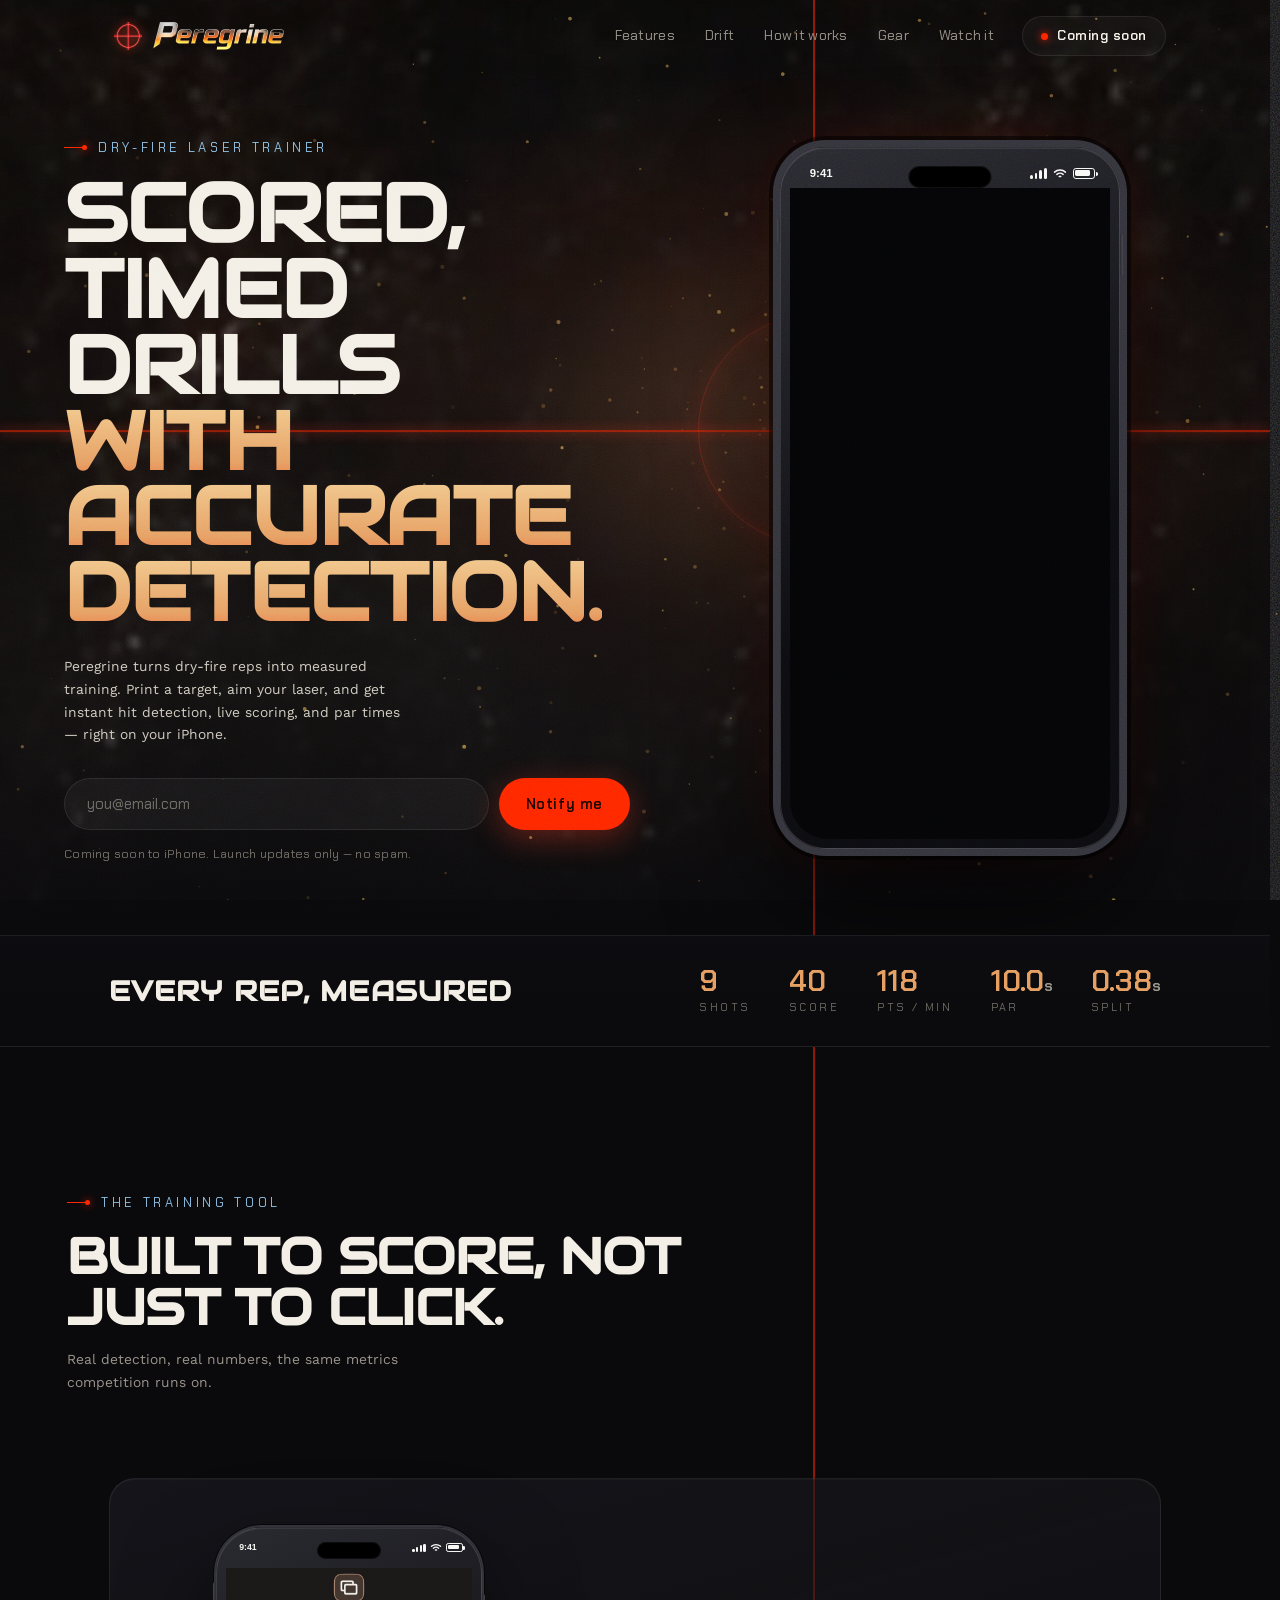
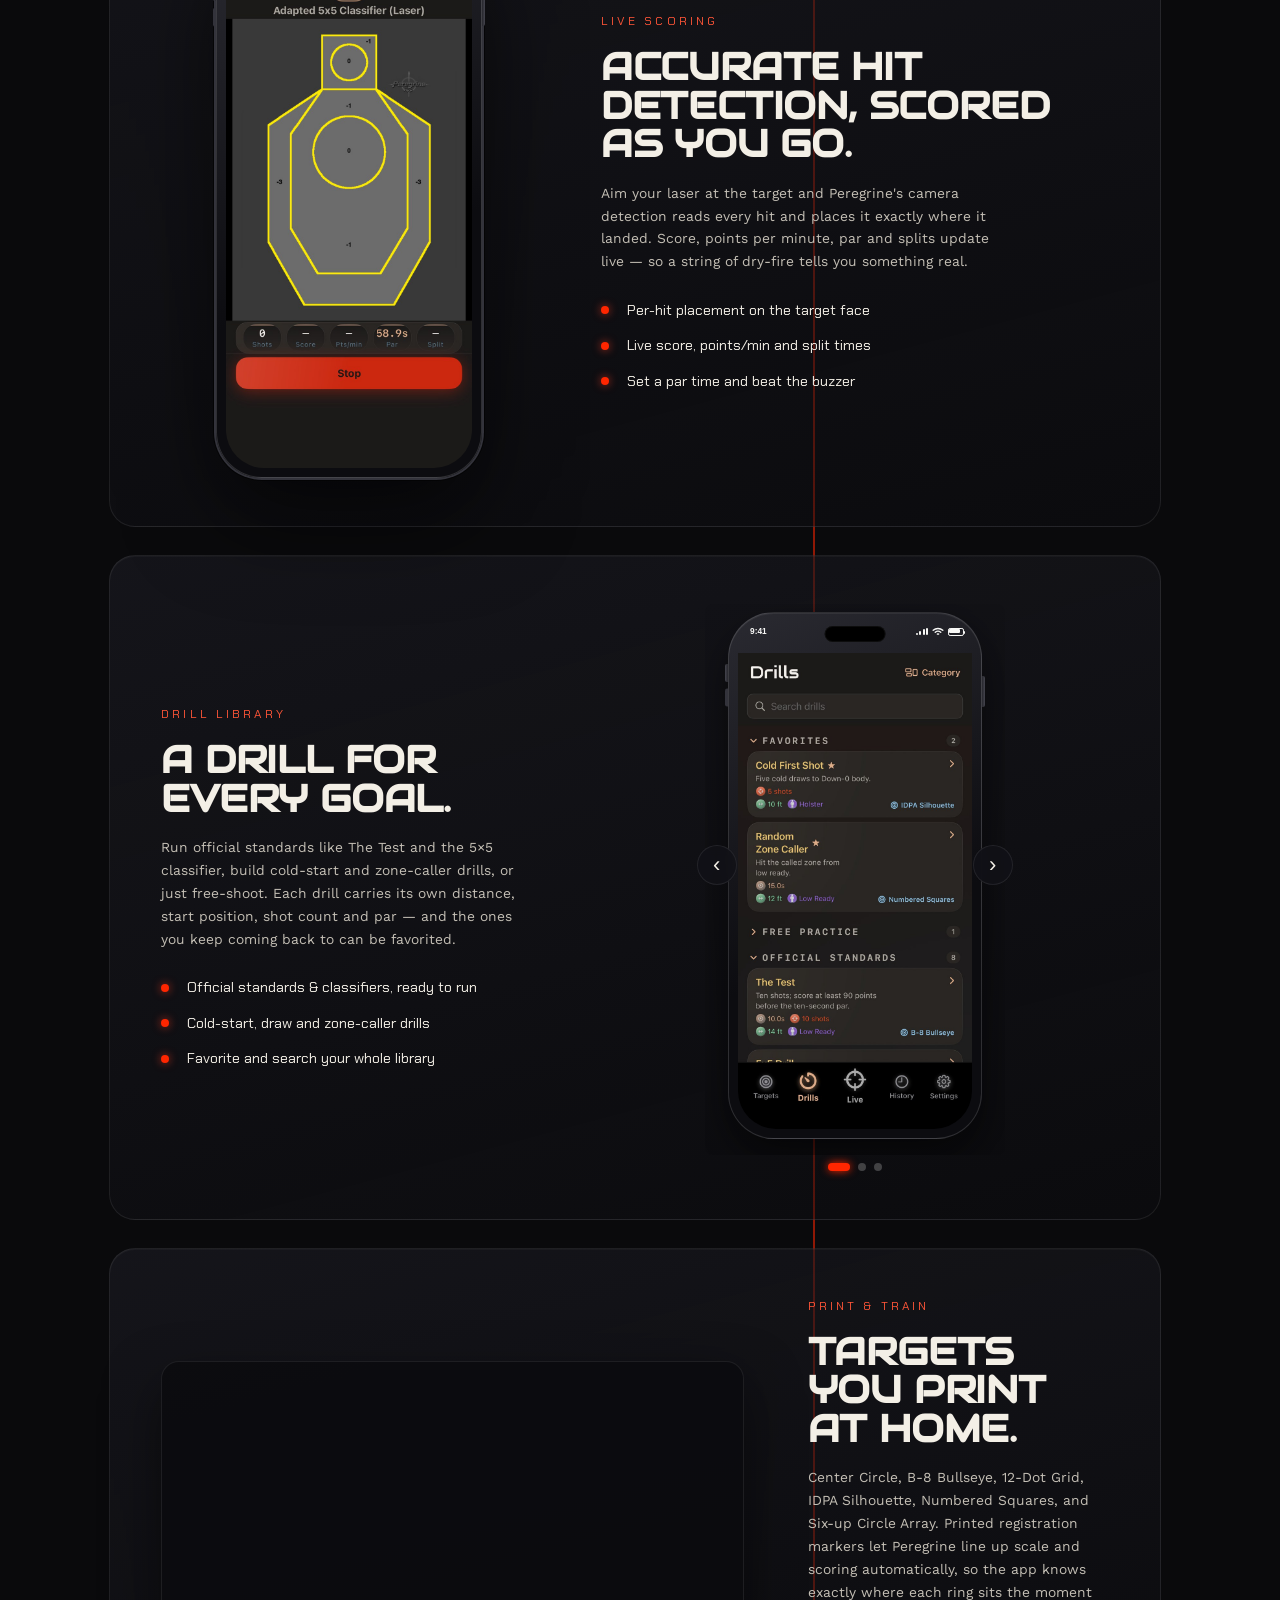
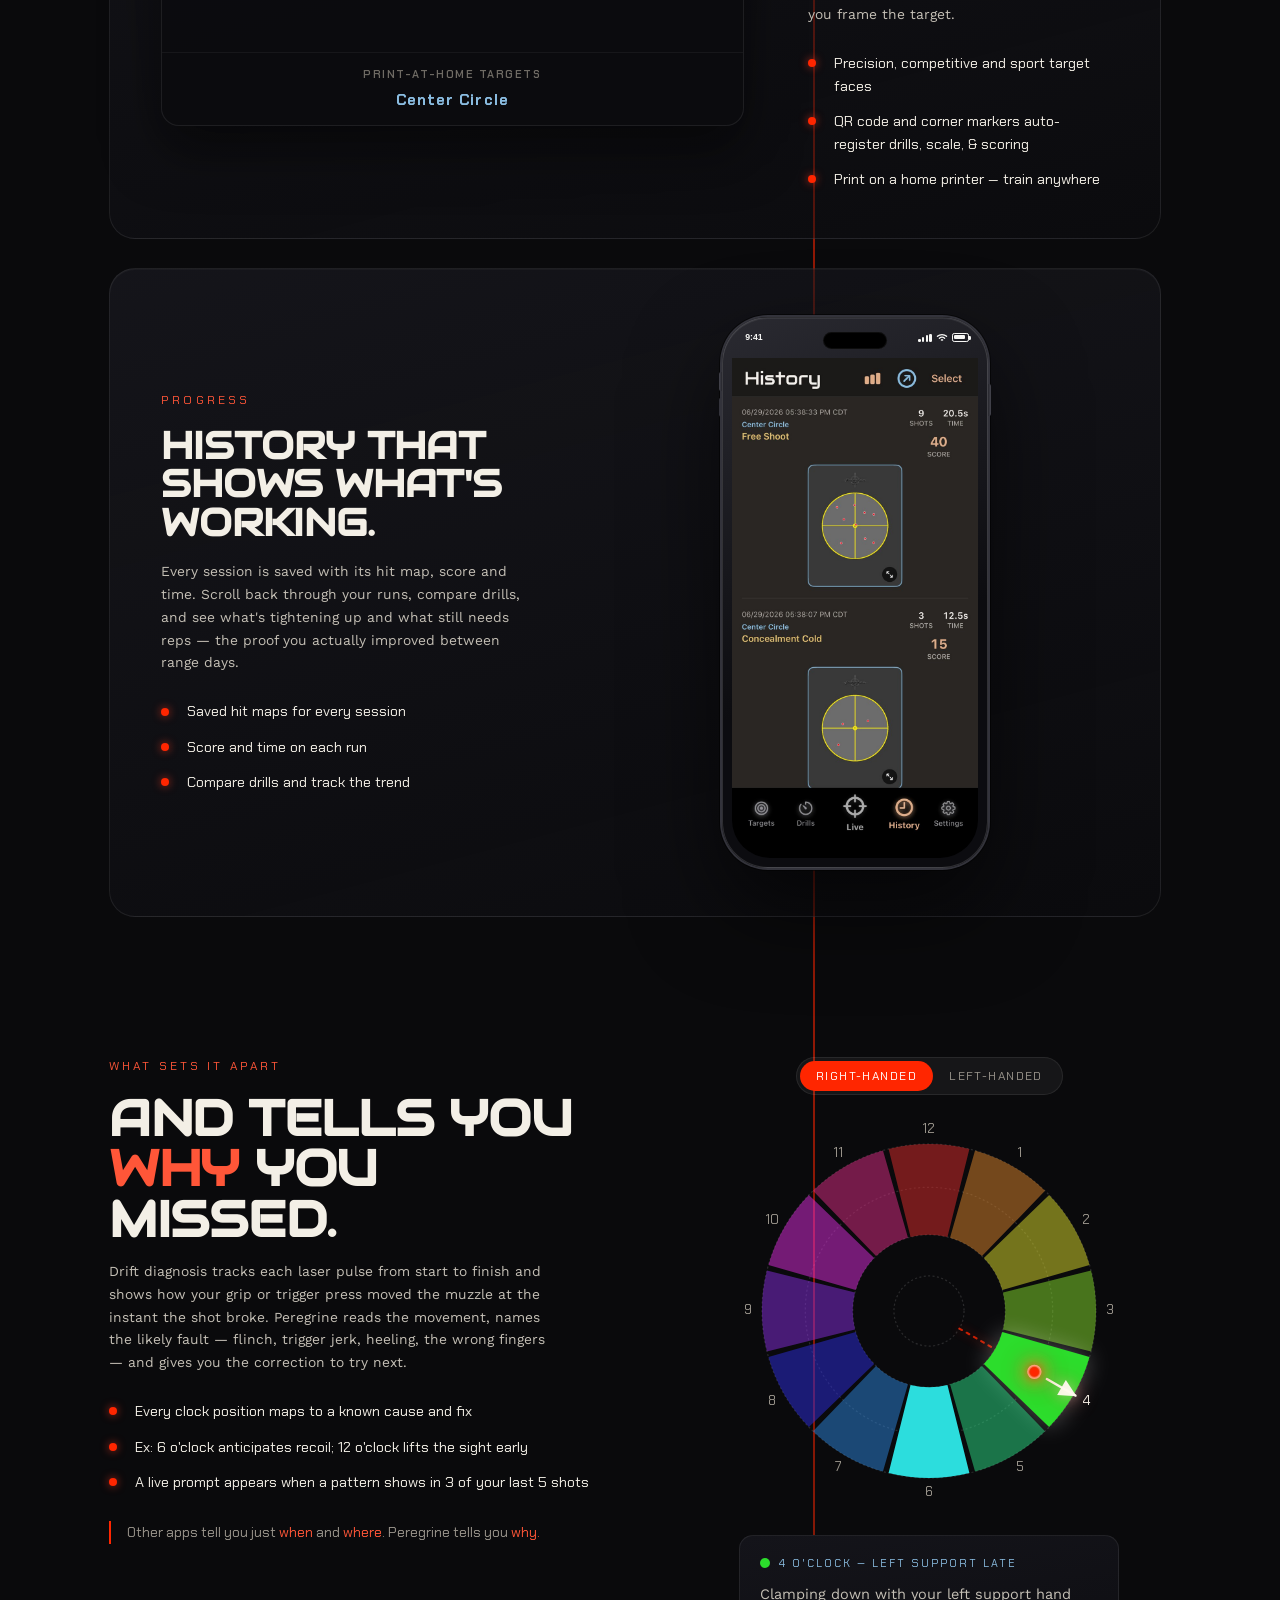
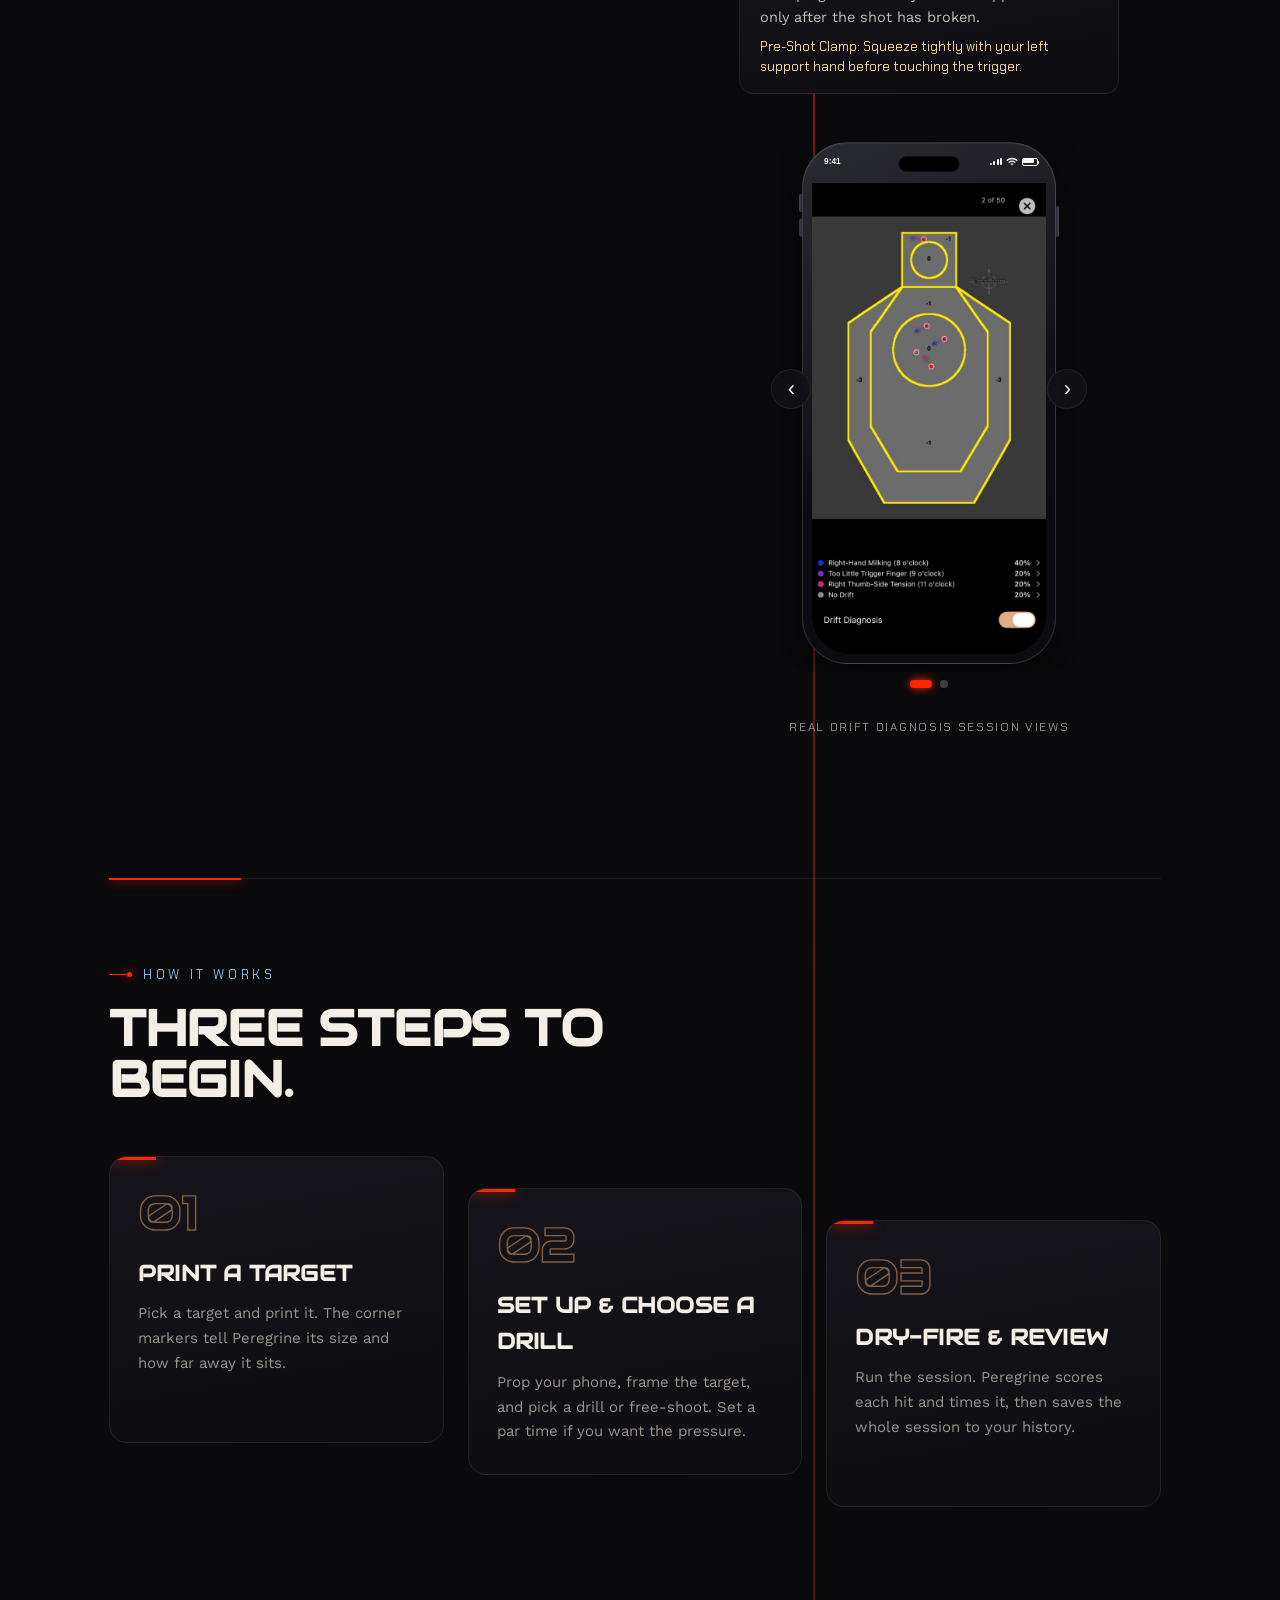
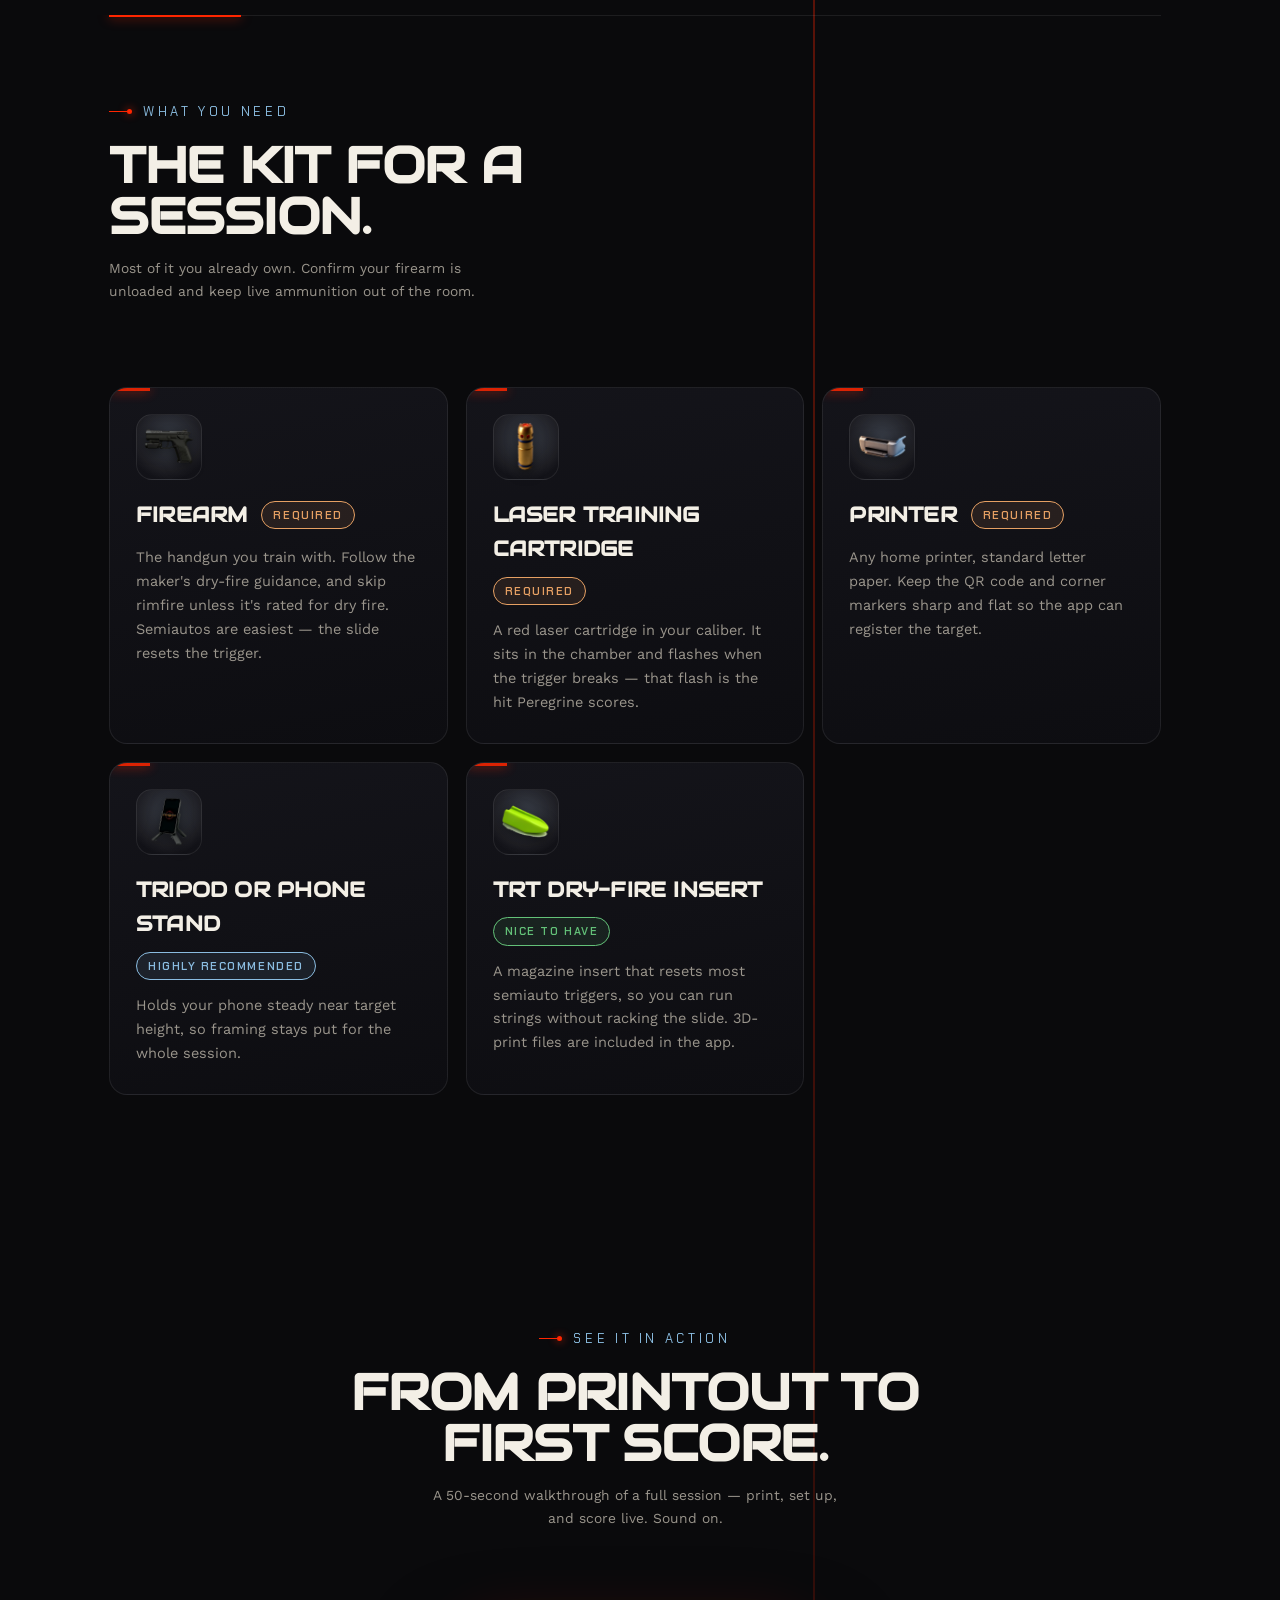
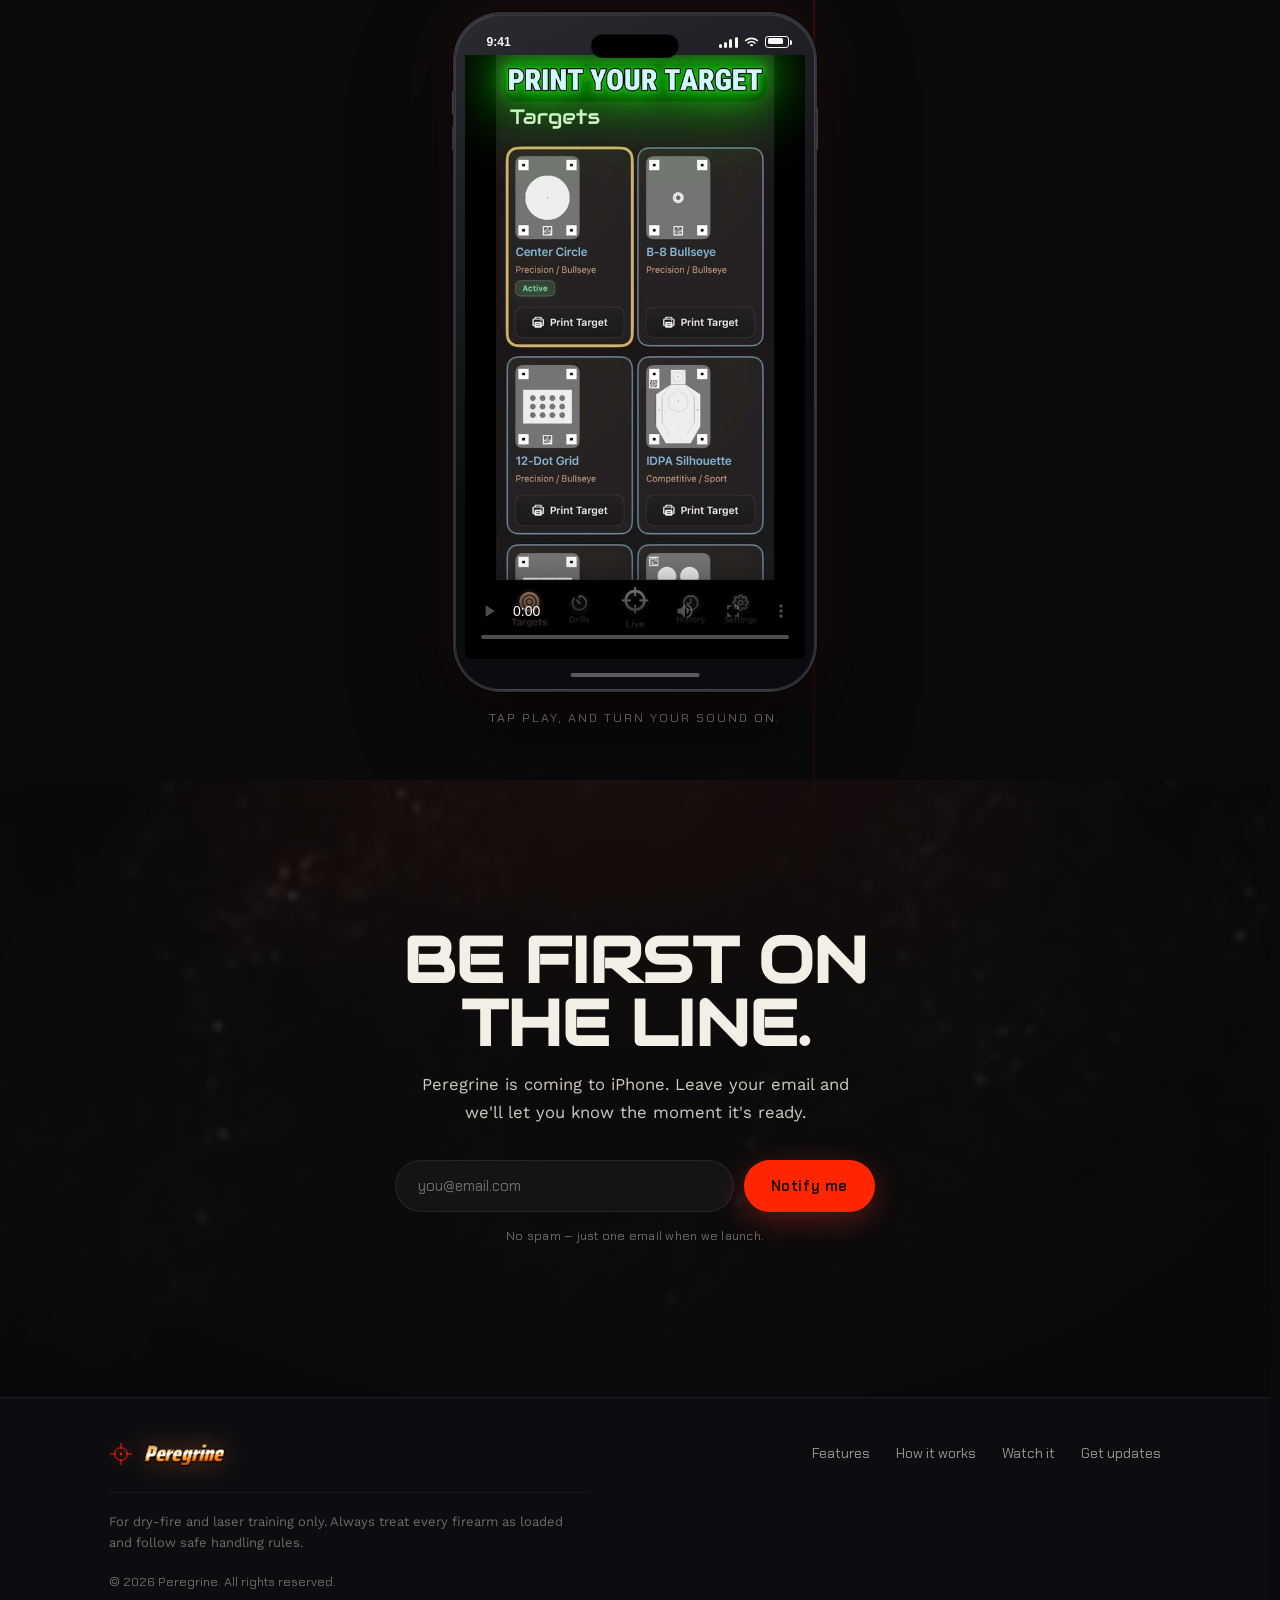
==== commit c84009bd: "Sanitize responsive layout in editor exports" ====
--- a/index.html
+++ b/index.html
@@ -29,7 +29,7 @@
   <link href="https://fonts.googleapis.com/css2?family=Saira+Condensed:wght@500;600;700;800;900&amp;family=Chakra+Petch:wght@400;500;600;700&amp;family=Archivo:wght@400;500;600&amp;display=swap" rel="stylesheet">
 
   <link rel="stylesheet" href="styles.css?v=20260704-4">
-  <link rel="stylesheet" href="editor.css?v=20260703-1">
+  
   
   
 
@@ -54,12 +54,12 @@
     }
   }
   </script>
-<link id="pe-fonts" rel="stylesheet" href="https://fonts.googleapis.com/css2?family=Audiowide&amp;family=Work+Sans:wght@400;500;600&amp;display=swap"><style id="pe-overrides">:root{--f-display:'Audiowide',sans-serif;--f-body:'Work Sans',system-ui,sans-serif;--laser:#ff2600;--amber:#e6a063;--gold:#f4d49a;--recon:#8abce0;--green:#63c178;--ink:#0a0a0c;--laser-soft:#ff5638;--pe-text:0.9}body{font-size:calc(clamp(15px,1.05vw,17px)*var(--pe-text))}.hero__title{font-size:calc(clamp(46px,7vw,92px)*var(--pe-text))}.section__title{font-size:calc(clamp(32px,4.6vw,56px)*var(--pe-text))}.feature__title{font-size:calc(clamp(26px,3.4vw,42px)*var(--pe-text))}.hero__lede,.feature__text,.section__sub,.drift__lede{font-size:calc(clamp(15px,1.2vw,18px)*var(--pe-text))}:root{--pe-cosmos:1.75}body::after{content:'';position:fixed;inset:0;z-index:55;pointer-events:none;mix-blend-mode:soft-light;opacity:0.3;background-size:170px;background-image:url("data:image/svg+xml,%3Csvg xmlns='http://www.w3.org/2000/svg' width='160' height='160'%3E%3Cfilter id='n'%3E%3CfeTurbulence type='fractalNoise' baseFrequency='0.8' numOctaves='2' stitchTiles='stitch'/%3E%3C/filter%3E%3Crect width='100%25' height='100%25' filter='url(%23n)'/%3E%3C/svg%3E")}</style><script id="pe-saved-state" type="application/json">{"displayFont":"Audiowide","bodyFont":"Work Sans","textScale":0.9,"colors":{"laser":"#ff2600","amber":"#e6a063","gold":"#f4d49a","recon":"#8abce0","green":"#63c178","ink":"#0a0a0c"},"fx":{"cosmos":true,"crosshair":true,"grain":true},"fxParams":{"grain":0.3,"cosmos":1.75},"content":{},"layout":{},"sectionFx":{"targets":{"anim":"rise"}},"hiddenEls":[],"order":["hero","measure","features","drift","how","kit","watch","signup"],"hidden":[],"added":[],"insertedImages":[],"insertedCarousels":[],"featureOrder":["live","drills","targets","history"],"_savedAt":1783197868620,"_modifiedAt":1783197868620,"interactions":{"id:pemr4ufyxa3g":{"trigger":"scroll","effect":"slide-right","ease":"smooth","repeat":"replay","duration":1950,"delay":100},"id:pemr4ufyxa3f":{"trigger":"scroll","effect":"pulse","ease":"snap","repeat":"replay","duration":1800,"delay":150},"#measure":{"trigger":"scroll","effect":"fade","ease":"smooth","repeat":"replay","duration":2150,"delay":650},"#live":{"trigger":"scroll","effect":"fade","ease":"smooth","repeat":"replay","duration":650,"delay":100},"id:pemr4ufyx92n":{"trigger":"scroll","effect":"fade","ease":"ease","repeat":"replay","duration":2850,"delay":250},"id:pemr4zfzkr1":{"trigger":"scroll","effect":"slide-right","ease":"smooth","repeat":"replay","duration":1950,"delay":100},"id:pemr4ufyxa47":{"trigger":"scroll","effect":"fade","ease":"ease","repeat":"replay","duration":2200,"delay":0}},"peIds":{"pemr4ufyx70":{"host":"hero","tag":"P","idx":1,"text":"Dry-fire laser trainer"},"pemr4ufyx81":{"host":"hero","tag":"H1","idx":2,"text":"Every shot scored. Every string timed."},"pemr4ufyx82":{"host":"hero","tag":"P","idx":3,"text":"Peregrine turns dry-fire reps into measu"},"pemr4ufyx83":{"host":"hero","tag":"P","idx":4,"text":"Coming soon to iPhone. Launch updates on"},"pemr4ufyx84":{"host":"hero","tag":"P","idx":5,"text":"You're on the list. We'll email you at l"},"pemr4ufyx85":{"host":"measure","tag":"P","idx":1,"text":"Every rep, measured"},"pemr4ufyx86":{"host":"measure","tag":"LI","idx":2,"text":"9Shots"},"pemr4ufyx87":{"host":"measure","tag":"LI","idx":3,"text":"40Score"},"pemr4ufyx88":{"host":"measure","tag":"LI","idx":4,"text":"118Pts / min"},"pemr4ufyx89":{"host":"measure","tag":"LI","idx":5,"text":"10.0sPar"},"pemr4ufyx8a":{"host":"measure","tag":"LI","idx":6,"text":"0.38sSplit"},"pemr4ufyx8b":{"host":"features","tag":"P","idx":1,"text":"The training tool"},"pemr4ufyx8c":{"host":"features","tag":"H2","idx":2,"text":"Built to score, not just to click."},"pemr4ufyx8d":{"host":"features","tag":"P","idx":3,"text":"Real detection, real numbers, the same m"},"pemr4ufyx8e":{"host":"live","tag":"P","idx":4,"text":"Live scoring"},"pemr4ufyx8f":{"host":"live","tag":"H3","idx":5,"text":"Accurate hit detection, scored as you go"},"pemr4ufyx8g":{"host":"live","tag":"P","idx":6,"text":"Aim your laser at the target and Peregri"},"pemr4ufyx8h":{"host":"live","tag":"LI","idx":7,"text":"Per-hit placement on the target face"},"pemr4ufyx8i":{"host":"live","tag":"LI","idx":8,"text":"Live score, points/min and split times"},"pemr4ufyx8j":{"host":"live","tag":"LI","idx":9,"text":"Set a par time and beat the buzzer"},"pemr4ufyx8k":{"host":"drills","tag":"P","idx":13,"text":"Drill library"},"pemr4ufyx8l":{"host":"drills","tag":"H3","idx":14,"text":"A drill for every goal."},"pemr4ufyx8m":{"host":"drills","tag":"P","idx":15,"text":"Run official standards like The Test and"},"pemr4ufyx8n":{"host":"drills","tag":"LI","idx":16,"text":"Official standards & classifiers, ready "},"pemr4ufyx8o":{"host":"drills","tag":"LI","idx":17,"text":"Cold-start, draw and zone-caller drills"},"pemr4ufyx8p":{"host":"drills","tag":"LI","idx":18,"text":"Favorite and search your whole library"},"pemr4ufyx8q":{"host":"targets","tag":"FIGCAPTION","idx":4,"text":"Numbered Squares"},"pemr4ufyx8r":{"host":"targets","tag":"FIGCAPTION","idx":6,"text":"Print-at-home targets"},"pemr4ufyx8s":{"host":"targets","tag":"FIGCAPTION","idx":9,"text":"Silhouette"},"pemr4ufyx8t":{"host":"targets","tag":"FIGCAPTION","idx":12,"text":"Center Circle"},"pemr4ufyx8u":{"host":"targets","tag":"FIGCAPTION","idx":15,"text":"12-Dot Grid"},"pemr4ufyx8v":{"host":"targets","tag":"FIGCAPTION","idx":18,"text":"Large Circle"},"pemr4ufyx8w":{"host":"targets","tag":"FIGCAPTION","idx":21,"text":"Six-Circle Array"},"pemr4ufyx9x":{"host":"targets","tag":"FIGCAPTION","idx":24,"text":"Numbered Squares"},"pemr4ufyx9y":{"host":"targets","tag":"FIGCAPTION","idx":26,"text":"Print-at-home targets"},"pemr4ufyx9z":{"host":"targets","tag":"P","idx":28,"text":"Print & train"},"pemr4ufyx910":{"host":"targets","tag":"H3","idx":29,"text":"Targets you print at home."},"pemr4ufyx911":{"host":"targets","tag":"P","idx":30,"text":"Center Circle, B-8, IDPA silhouette, dot"},"pemr4ufyx912":{"host":"targets","tag":"LI","idx":31,"text":"Precision, competitive and sport target "},"pemr4ufyx913":{"host":"targets","tag":"LI","idx":32,"text":"QR code and corner markers auto-register"},"pemr4ufyx914":{"host":"targets","tag":"LI","idx":33,"text":"Print on a home printer — train anywhere"},"pemr4ufyx915":{"host":"history","tag":"P","idx":4,"text":"Progress"},"pemr4ufyx916":{"host":"history","tag":"H3","idx":5,"text":"History that shows what's working."},"pemr4ufyx917":{"host":"history","tag":"P","idx":6,"text":"Every session is saved with its hit map,"},"pemr4ufyx918":{"host":"history","tag":"LI","idx":7,"text":"Saved hit maps for every session"},"pemr4ufyx919":{"host":"history","tag":"LI","idx":8,"text":"Score and time on each run"},"pemr4ufyx91a":{"host":"history","tag":"LI","idx":9,"text":"Compare drills and track the trend"},"pemr4ufyx91b":{"host":"drift","tag":"P","idx":2,"text":"What sets it apart"},"pemr4ufyx91c":{"host":"drift","tag":"H2","idx":3,"text":"It tells you why you missed."},"pemr4ufyx91d":{"host":"drift","tag":"P","idx":4,"text":"Drift diagnosis tracks each laser pulse "},"pemr4ufyx91e":{"host":"drift","tag":"LI","idx":5,"text":"Every clock position maps to a known cau"},"pemr4ufyx91f":{"host":"drift","tag":"LI","idx":6,"text":"Ex: 6 o'clock anticipates recoil; 12 o'c"},"pemr4ufyx91g":{"host":"drift","tag":"LI","idx":7,"text":"A live prompt appears when a pattern sho"},"pemr4ufyx91h":{"host":"drift","tag":"P","idx":8,"text":"Other apps tell you just when and where."},"pemr4ufyx91i":{"host":"driftReadout","tag":"P","idx":0,"text":"6 o'clock — Recoil Anticipation / Flinch"},"pemr4ufyx91j":{"host":"driftReadout","tag":"P","idx":1,"text":"Subconsciously shoving the muzzle down t"},"pemr4ufyx91k":{"host":"driftReadout","tag":"P","idx":2,"text":"Surprise Break: Squeeze slowly so the ex"},"pemr4ufyx91l":{"host":"drift","tag":"FIGCAPTION","idx":24,"text":"Real Drift Diagnosis session views"},"pemr4ufyx91m":{"host":"how","tag":"P","idx":1,"text":"How it works"},"pemr4ufyx91n":{"host":"how","tag":"H2","idx":2,"text":"Three steps to a scored rep."},"pemr4ufyx91o":{"host":"how","tag":"LI","idx":3,"text":"01 Print a target Pick a target and prin"},"pemr4ufyx91p":{"host":"how","tag":"H3","idx":4,"text":"Print a target"},"pemr4ufyx91q":{"host":"how","tag":"P","idx":5,"text":"Pick a target and print it. The corner m"},"pemr4ufyx91r":{"host":"how","tag":"LI","idx":6,"text":"02 Set up & choose a drill Prop your pho"},"pemr4ufyx91s":{"host":"how","tag":"H3","idx":7,"text":"Set up & choose a drill"},"pemr4ufyx91t":{"host":"how","tag":"P","idx":8,"text":"Prop your phone, frame the target, and p"},"pemr4ufyx91u":{"host":"how","tag":"LI","idx":9,"text":"03 Dry-fire & review Run the string. Per"},"pemr4ufyx91v":{"host":"how","tag":"H3","idx":10,"text":"Dry-fire & review"},"pemr4ufyx91w":{"host":"how","tag":"P","idx":11,"text":"Run the string. Peregrine scores each hi"},"pemr4ufyx91x":{"host":"kit","tag":"P","idx":1,"text":"What you need"},"pemr4ufyx91y":{"host":"kit","tag":"H2","idx":2,"text":"The kit for a session."},"pemr4ufyx91z":{"host":"kit","tag":"P","idx":3,"text":"Most of it you already own. Confirm your"},"pemr4ufyx920":{"host":"kit","tag":"LI","idx":4,"text":"Firearm Required The handgun you train w"},"pemr4ufyx921":{"host":"kit","tag":"H3","idx":6,"text":"Firearm"},"pemr4ufyx922":{"host":"kit","tag":"P","idx":7,"text":"The handgun you train with, paired with "},"pemr4ufyx923":{"host":"kit","tag":"LI","idx":8,"text":"Laser training cartridge Required A red "},"pemr4ufyx924":{"host":"kit","tag":"H3","idx":10,"text":"Laser training cartridge"},"pemr4ufyx925":{"host":"kit","tag":"P","idx":11,"text":"A red laser cartridge in the correct cal"},"pemr4ufyx926":{"host":"kit","tag":"LI","idx":12,"text":"Printer Required Print targets from the "},"pemr4ufyx927":{"host":"kit","tag":"H3","idx":14,"text":"Printer"},"pemr4ufyx928":{"host":"kit","tag":"P","idx":15,"text":"Print targets from the Targets tab on st"},"pemr4ufyx929":{"host":"kit","tag":"LI","idx":16,"text":"Tripod or phone stand Highly recommended"},"pemr4ufyx92a":{"host":"kit","tag":"H3","idx":18,"text":"Tripod or phone stand"},"pemr4ufyx92b":{"host":"kit","tag":"P","idx":19,"text":"A stable stand that holds the camera nea"},"pemr4ufyx92c":{"host":"kit","tag":"LI","idx":20,"text":"TRT dry-fire insert Nice to have A magaz"},"pemr4ufyx92d":{"host":"kit","tag":"H3","idx":22,"text":"TRT dry-fire insert"},"pemr4ufyx92e":{"host":"kit","tag":"P","idx":23,"text":"A magazine insert that lets many semiaut"},"pemr4ufyx92f":{"host":"watch","tag":"P","idx":1,"text":"See it in action"},"pemr4ufyx92g":{"host":"watch","tag":"H2","idx":2,"text":"From printout to first score."},"pemr4ufyx92h":{"host":"watch","tag":"P","idx":3,"text":"A 50-second walkthrough of a full sessio"},"pemr4ufyx92i":{"host":"watch","tag":"P","idx":5,"text":"Tap play, and turn your sound on."},"pemr4ufyx92j":{"host":"signup","tag":"H2","idx":2,"text":"Be first on the line."},"pemr4ufyx92k":{"host":"signup","tag":"P","idx":3,"text":"Peregrine is coming to iPhone. Leave you"},"pemr4ufyx92l":{"host":"signup","tag":"P","idx":4,"text":"No spam — just one email when we launch."},"pemr4ufyx92m":{"host":"signup","tag":"P","idx":5,"text":"You're on the list. We'll email you at l"},"pemr4ufyx92n":{"host":"hero","tag":"IMG","idx":8,"text":""},"pemr4ufyx92o":{"host":"live","tag":"IMG","idx":2,"text":""},"pemr4ufyx92p":{"host":"drills","tag":"IMG","idx":3,"text":""},"pemr4ufyx92q":{"host":"drills","tag":"IMG","idx":5,"text":""},"pemr4ufyx92r":{"host":"drills","tag":"IMG","idx":7,"text":""},"pemr4ufyx92s":{"host":"drills","tag":"IMG","idx":9,"text":""},"pemr4ufyx92t":{"host":"drills","tag":"IMG","idx":11,"text":""},"pemr4ufyx92u":{"host":"targets","tag":"IMG","idx":3,"text":""},"pemr4ufyx92v":{"host":"targets","tag":"IMG","idx":8,"text":""},"pemr4ufyx92w":{"host":"targets","tag":"IMG","idx":11,"text":""},"pemr4ufyx92x":{"host":"targets","tag":"IMG","idx":14,"text":""},"pemr4ufyx92y":{"host":"targets","tag":"IMG","idx":17,"text":""},"pemr4ufyx92z":{"host":"targets","tag":"IMG","idx":20,"text":""},"pemr4ufyx930":{"host":"targets","tag":"IMG","idx":23,"text":""},"pemr4ufyx931":{"host":"history","tag":"IMG","idx":2,"text":""},"pemr4ufyx932":{"host":"drift","tag":"IMG","idx":17,"text":""},"pemr4ufyx933":{"host":"drift","tag":"IMG","idx":19,"text":""},"pemr4ufyx934":{"host":"drift","tag":"IMG","idx":21,"text":""},"pemr4ufyx935":{"host":"drift","tag":"IMG","idx":23,"text":""},"pemr4ufyx936":{"host":"kit","tag":"IMG","idx":5,"text":""},"pemr4ufyx937":{"host":"kit","tag":"IMG","idx":9,"text":""},"pemr4ufyx938":{"host":"kit","tag":"IMG","idx":13,"text":""},"pemr4ufyx939":{"host":"kit","tag":"IMG","idx":17,"text":""},"pemr4ufyx93a":{"host":"kit","tag":"IMG","idx":21,"text":""},"pemr4ufyx93b":{"host":"signup","tag":"IMG","idx":1,"text":""},"pemr4ufyxa3c":{"host":"hero","tag":"DIV","idx":0,"text":"Dry-fire laser trainer Every shot scored"},"pemr4ufyxa3d":{"host":"hero","tag":"DIV","idx":6,"text":"9:41"},"pemr4ufyxa3e":{"host":"hero","tag":"DIV","idx":7,"text":"9:41"},"pemr4ufyxa3f":{"host":"measure","tag":"DIV","idx":0,"text":"Every rep, measured 9Shots 40Score 118Pt"},"pemr4ufyxa3g":{"host":"features","tag":"DIV","idx":0,"text":"The training tool Built to score, not ju"},"pemr4ufyxa3h":{"host":"live","tag":"DIV","idx":0,"text":"9:41"},"pemr4ufyxa3i":{"host":"live","tag":"DIV","idx":1,"text":"9:41"},"pemr4ufyxa3j":{"host":"live","tag":"DIV","idx":3,"text":"Live scoring Accurate hit detection, sco"},"pemr4ufyxa3k":{"host":"drills","tag":"DIV","idx":0,"text":"9:419:41 9:41 9:41 9:41 ‹ ›"},"pemr4ufyxa3l":{"host":"drills","tag":"DIV","idx":1,"text":"9:419:41 9:41 9:41 9:41 ‹ ›"},"pemr4ufyxa3m":{"host":"drills","tag":"DIV","idx":2,"text":"9:41"},"pemr4ufyxa3n":{"host":"drills","tag":"DIV","idx":4,"text":"9:41"},"pemr4ufyxa3o":{"host":"drills","tag":"DIV","idx":6,"text":"9:41"},"pemr4ufyxa3p":{"host":"drills","tag":"DIV","idx":8,"text":"9:41"},"pemr4ufyxa3q":{"host":"drills","tag":"DIV","idx":10,"text":"9:41"},"pemr4ufyxa3r":{"host":"drills","tag":"DIV","idx":12,"text":"Drill library A drill for every goal. Ru"},"pemr4ufyxa3s":{"host":"targets","tag":"DIV","idx":0,"text":"Numbered SquaresPrint-at-home targets Si"},"pemr4ufyxa3t":{"host":"targets","tag":"DIV","idx":1,"text":"Numbered SquaresPrint-at-home targets Si"},"pemr4ufyxa3u":{"host":"targets","tag":"FIGURE","idx":2,"text":"Numbered Squares"},"pemr4ufyxa3v":{"host":"targets","tag":"FIGURE","idx":5,"text":"Print-at-home targets"},"pemr4ufyxa3w":{"host":"targets","tag":"FIGURE","idx":7,"text":"Silhouette"},"pemr4ufyxa3x":{"host":"targets","tag":"FIGURE","idx":10,"text":"Center Circle"},"pemr4ufyxa3y":{"host":"targets","tag":"FIGURE","idx":13,"text":"12-Dot Grid"},"pemr4ufyxa3z":{"host":"targets","tag":"FIGURE","idx":16,"text":"Large Circle"},"pemr4ufyxa40":{"host":"targets","tag":"FIGURE","idx":19,"text":"Six-Circle Array"},"pemr4ufyxa41":{"host":"targets","tag":"FIGURE","idx":22,"text":"Numbered Squares"},"pemr4ufyxa42":{"host":"targets","tag":"FIGURE","idx":25,"text":"Print-at-home targets"},"pemr4ufyxa43":{"host":"targets","tag":"DIV","idx":27,"text":"Print & train Targets you print at home."},"pemr4ufyxa44":{"host":"history","tag":"DIV","idx":0,"text":"9:41"},"pemr4ufyxa45":{"host":"history","tag":"DIV","idx":1,"text":"9:41"},"pemr4ufyxa46":{"host":"history","tag":"DIV","idx":3,"text":"Progress History that shows what's worki"},"pemr4ufyxa47":{"host":"drift","tag":"DIV","idx":0,"text":"What sets it apart It tells you why you "},"pemr4ufyxa48":{"host":"drift","tag":"DIV","idx":1,"text":"What sets it apart It tells you why you "},"pemr4ufyxa49":{"host":"drift","tag":"FIGURE","idx":14,"text":"‹ › Real Drift Diagnosis session views"},"pemr4ufyxa4a":{"host":"drift","tag":"DIV","idx":15,"text":"‹ ›"},"pemr4ufyxa4b":{"host":"drift","tag":"DIV","idx":16,"text":""},"pemr4ufyxa4c":{"host":"drift","tag":"DIV","idx":18,"text":""},"pemr4ufyxa4d":{"host":"drift","tag":"DIV","idx":20,"text":""},"pemr4ufyxa4e":{"host":"drift","tag":"DIV","idx":22,"text":""},"pemr4ufyxa4f":{"host":"how","tag":"DIV","idx":0,"text":"How it works Three steps to a scored rep"},"pemr4ufyxa4g":{"host":"kit","tag":"DIV","idx":0,"text":"What you need The kit for a session. Mos"},"pemr4ufyxa4h":{"host":"watch","tag":"DIV","idx":0,"text":"See it in action From printout to first "},"pemr4ufyxa4i":{"host":"watch","tag":"DIV","idx":4,"text":"Your browser can't play this video. Down"},"pemr4ufyxa4j":{"host":"signup","tag":"DIV","idx":0,"text":"Be first on the line. Peregrine is comin"},"pemr4ufyxa4k":{"host":"main","tag":"P","idx":-1,"text":"For dry-fire and laser training only. Al"},"pemr4ufyxa4l":{"host":"main","tag":"P","idx":-1,"text":"© 2026 Peregrine. All rights reserved."},"pemr4ufyxa4m":{"host":"hero","tag":"DIV","idx":-1,"text":""},"pemr4ufyxa4n":{"host":"signup","tag":"DIV","idx":-1,"text":""},"pemr4ufyxa4o":{"host":"main","tag":"FOOTER","idx":-1,"text":"Peregrine Features How it works Watch Ge"},"pemr4ufyxp4p":{"host":"drift","tag":"IMG","idx":27,"text":""},"pemr4ufyxp4q":{"host":"drift","tag":"IMG","idx":29,"text":""},"pemr4ufyxp4r":{"host":"drift","tag":"IMG","idx":31,"text":""},"pemr4ufyxp4s":{"host":"drift","tag":"IMG","idx":33,"text":""},"pemr4ufyxp4t":{"host":"drift","tag":"IMG","idx":35,"text":""},"pemr4ufyxp4u":{"host":"drift","tag":"IMG","idx":37,"text":""},"pemr4ufyxp4v":{"host":"drift","tag":"IMG","idx":39,"text":""},"pemr4ufyxp4w":{"host":"drift","tag":"IMG","idx":41,"text":""},"pemr4ufyxp4x":{"host":"drift","tag":"FIGURE","idx":26,"text":""},"pemr4ufyxp4y":{"host":"drift","tag":"FIGURE","idx":28,"text":""},"pemr4ufyxp4z":{"host":"drift","tag":"FIGURE","idx":30,"text":""},"pemr4ufyxp50":{"host":"drift","tag":"FIGURE","idx":32,"text":""},"pemr4ufyxp51":{"host":"drift","tag":"FIGURE","idx":34,"text":""},"pemr4ufyxp52":{"host":"drift","tag":"FIGURE","idx":36,"text":""},"pemr4ufyxp53":{"host":"drift","tag":"FIGURE","idx":38,"text":""},"pemr4ufyxp54":{"host":"drift","tag":"FIGURE","idx":40,"text":""},"pemr4ufyxr55":{"host":"driftWheel","tag":"FIGURE","idx":-1,"text":"1212345678910116 o'clock — Recoil Antici"},"pemr4ufyxr56":{"host":"driftReadout","tag":"DIV","idx":-1,"text":"6 o'clock — Recoil Anticipation / Flinch"},"pemr4xwfj30":{"host":"watch","tag":"DIV","idx":5,"text":"9:41 Your browser can't play this video."},"pemr4xwfj31":{"host":"main","tag":"P","idx":-1,"text":"For dry-fire and laser training only. Al"},"pemr4xwfj32":{"host":"main","tag":"P","idx":-1,"text":"© 2026 Peregrine. All rights reserved."},"pemr4xwfj33":{"host":"hero","tag":"DIV","idx":-1,"text":""},"pemr4xwfj34":{"host":"signup","tag":"DIV","idx":-1,"text":""},"pemr4xwfj35":{"host":"main","tag":"FOOTER","idx":-1,"text":"Peregrine Features How it works Watch Ge"},"pemr4xwfjp6":{"host":"drift","tag":"IMG","idx":27,"text":""},"pemr4xwfjp7":{"host":"drift","tag":"IMG","idx":29,"text":""},"pemr4xwfjq8":{"host":"drift","tag":"IMG","idx":31,"text":""},"pemr4xwfjq9":{"host":"drift","tag":"IMG","idx":33,"text":""},"pemr4xwfjqa":{"host":"drift","tag":"IMG","idx":35,"text":""},"pemr4xwfjqb":{"host":"drift","tag":"IMG","idx":37,"text":""},"pemr4xwfjqc":{"host":"drift","tag":"IMG","idx":39,"text":""},"pemr4xwfjqd":{"host":"drift","tag":"IMG","idx":41,"text":""},"pemr4xwfjqe":{"host":"drift","tag":"FIGURE","idx":26,"text":""},"pemr4xwfjqf":{"host":"drift","tag":"FIGURE","idx":28,"text":""},"pemr4xwfjqg":{"host":"drift","tag":"FIGURE","idx":30,"text":""},"pemr4xwfjrh":{"host":"drift","tag":"FIGURE","idx":32,"text":""},"pemr4xwfjri":{"host":"drift","tag":"FIGURE","idx":34,"text":""},"pemr4xwfjrj":{"host":"drift","tag":"FIGURE","idx":36,"text":""},"pemr4xwfjrk":{"host":"drift","tag":"FIGURE","idx":38,"text":""},"pemr4xwfjrl":{"host":"drift","tag":"FIGURE","idx":40,"text":""},"pemr4yws9a0":{"host":"main","tag":"P","idx":-1,"text":"For dry-fire and laser training only. Al"},"pemr4yws9a1":{"host":"main","tag":"P","idx":-1,"text":"© 2026 Peregrine. All rights reserved."},"pemr4yws9a2":{"host":"hero","tag":"DIV","idx":-1,"text":""},"pemr4yws9a3":{"host":"signup","tag":"DIV","idx":-1,"text":""},"pemr4yws9a4":{"host":"main","tag":"FOOTER","idx":-1,"text":"Peregrine Features How it works Watch Ge"},"pemr4yws9u5":{"host":"drift","tag":"IMG","idx":29,"text":""},"pemr4yws9u6":{"host":"drift","tag":"IMG","idx":31,"text":""},"pemr4yws9u7":{"host":"drift","tag":"IMG","idx":33,"text":""},"pemr4yws9u8":{"host":"drift","tag":"IMG","idx":35,"text":""},"pemr4yws9u9":{"host":"drift","tag":"IMG","idx":37,"text":""},"pemr4yws9ua":{"host":"drift","tag":"IMG","idx":39,"text":""},"pemr4yws9ub":{"host":"drift","tag":"IMG","idx":41,"text":""},"pemr4yws9uc":{"host":"drift","tag":"IMG","idx":43,"text":""},"pemr4yws9ud":{"host":"drift","tag":"FIGURE","idx":28,"text":""},"pemr4yws9ue":{"host":"drift","tag":"FIGURE","idx":30,"text":""},"pemr4yws9uf":{"host":"drift","tag":"FIGURE","idx":32,"text":""},"pemr4yws9ug":{"host":"drift","tag":"FIGURE","idx":34,"text":""},"pemr4yws9uh":{"host":"drift","tag":"FIGURE","idx":36,"text":""},"pemr4yws9ui":{"host":"drift","tag":"FIGURE","idx":38,"text":""},"pemr4yws9uj":{"host":"drift","tag":"FIGURE","idx":40,"text":""},"pemr4yws9uk":{"host":"drift","tag":"FIGURE","idx":42,"text":""},"pemr4yxk6y0":{"host":"main","tag":"P","idx":-1,"text":"For dry-fire and laser training only. Al"},"pemr4yxk6y1":{"host":"main","tag":"P","idx":-1,"text":"© 2026 Peregrine. All rights reserved."},"pemr4yxk6y2":{"host":"hero","tag":"DIV","idx":-1,"text":""},"pemr4yxk6y3":{"host":"signup","tag":"DIV","idx":-1,"text":""},"pemr4yxk6y4":{"host":"main","tag":"FOOTER","idx":-1,"text":"Peregrine Features How it works Watch Ge"},"pemr4yxk7f5":{"host":"drift","tag":"IMG","idx":29,"text":""},"pemr4yxk7f6":{"host":"drift","tag":"IMG","idx":31,"text":""},"pemr4yxk7f7":{"host":"drift","tag":"IMG","idx":33,"text":""},"pemr4yxk7f8":{"host":"drift","tag":"IMG","idx":35,"text":""},"pemr4yxk7f9":{"host":"drift","tag":"IMG","idx":37,"text":""},"pemr4yxk7fa":{"host":"drift","tag":"IMG","idx":39,"text":""},"pemr4yxk7fb":{"host":"drift","tag":"IMG","idx":41,"text":""},"pemr4yxk7fc":{"host":"drift","tag":"IMG","idx":43,"text":""},"pemr4yxk7fd":{"host":"drift","tag":"FIGURE","idx":28,"text":""},"pemr4yxk7fe":{"host":"drift","tag":"FIGURE","idx":30,"text":""},"pemr4yxk7ff":{"host":"drift","tag":"FIGURE","idx":32,"text":""},"pemr4yxk7fg":{"host":"drift","tag":"FIGURE","idx":34,"text":""},"pemr4yxk7fh":{"host":"drift","tag":"FIGURE","idx":36,"text":""},"pemr4yxk7fi":{"host":"drift","tag":"FIGURE","idx":38,"text":""},"pemr4yxk7fj":{"host":"drift","tag":"FIGURE","idx":40,"text":""},"pemr4yxk7fk":{"host":"drift","tag":"FIGURE","idx":42,"text":""},"pemr4zfzkr0":{"host":"targets","tag":"FIGCAPTION","idx":2,"text":"Print-at-home targets IDPA Silhouette"},"pemr4zfzkr1":{"host":"targets","tag":"FIGURE","idx":1,"text":"Print-at-home targets IDPA Silhouette"},"pemr4zfzkr2":{"host":"main","tag":"P","idx":-1,"text":"For dry-fire and laser training only. Al"},"pemr4zfzkr3":{"host":"main","tag":"P","idx":-1,"text":"© 2026 Peregrine. All rights reserved."},"pemr4zfzks4":{"host":"hero","tag":"DIV","idx":-1,"text":""},"pemr4zfzks5":{"host":"signup","tag":"DIV","idx":-1,"text":""},"pemr4zfzks6":{"host":"main","tag":"FOOTER","idx":-1,"text":"Peregrine Features How it works Watch Ge"},"pemr4zfzlf7":{"host":"drift","tag":"IMG","idx":25,"text":""},"pemr4zfzlf8":{"host":"drift","tag":"IMG","idx":27,"text":""},"pemr4zfzlf9":{"host":"drift","tag":"IMG","idx":29,"text":""},"pemr4zfzlfa":{"host":"drift","tag":"IMG","idx":31,"text":""},"pemr4zfzlfb":{"host":"drift","tag":"IMG","idx":33,"text":""},"pemr4zfzlfc":{"host":"drift","tag":"IMG","idx":35,"text":""},"pemr4zfzlfd":{"host":"drift","tag":"IMG","idx":37,"text":""},"pemr4zfzlge":{"host":"drift","tag":"IMG","idx":39,"text":""},"pemr4zfzlgf":{"host":"drift","tag":"FIGURE","idx":24,"text":""},"pemr4zfzlgg":{"host":"drift","tag":"FIGURE","idx":26,"text":""},"pemr4zfzlgh":{"host":"drift","tag":"FIGURE","idx":28,"text":""},"pemr4zfzlgi":{"host":"drift","tag":"FIGURE","idx":30,"text":""},"pemr4zfzlgj":{"host":"drift","tag":"FIGURE","idx":32,"text":""},"pemr4zfzlgk":{"host":"drift","tag":"FIGURE","idx":34,"text":""},"pemr4zfzlgl":{"host":"drift","tag":"FIGURE","idx":36,"text":""},"pemr4zfzlgm":{"host":"drift","tag":"FIGURE","idx":38,"text":""},"pemr4zr8lw0":{"host":"targets","tag":"P","idx":6,"text":"Center Circle, B-8 Bullseye, 12-Dot Grid"},"pemr4zr8lx1":{"host":"main","tag":"P","idx":-1,"text":"For dry-fire and laser training only. Al"},"pemr4zr8lx2":{"host":"main","tag":"P","idx":-1,"text":"© 2026 Peregrine. All rights reserved."},"pemr4zr8lx3":{"host":"hero","tag":"DIV","idx":-1,"text":""},"pemr4zr8lx4":{"host":"signup","tag":"DIV","idx":-1,"text":""},"pemr4zr8lx5":{"host":"main","tag":"FOOTER","idx":-1,"text":"Peregrine Features How it works Watch Ge"},"pemr4zr8mg6":{"host":"drift","tag":"IMG","idx":25,"text":""},"pemr4zr8mh7":{"host":"drift","tag":"IMG","idx":27,"text":""},"pemr4zr8mh8":{"host":"drift","tag":"IMG","idx":29,"text":""},"pemr4zr8mh9":{"host":"drift","tag":"IMG","idx":31,"text":""},"pemr4zr8mha":{"host":"drift","tag":"IMG","idx":33,"text":""},"pemr4zr8mhb":{"host":"drift","tag":"IMG","idx":35,"text":""},"pemr4zr8mhc":{"host":"drift","tag":"IMG","idx":37,"text":""},"pemr4zr8mhd":{"host":"drift","tag":"IMG","idx":39,"text":""},"pemr4zr8mhe":{"host":"drift","tag":"FIGURE","idx":24,"text":""},"pemr4zr8mhf":{"host":"drift","tag":"FIGURE","idx":26,"text":""},"pemr4zr8mhg":{"host":"drift","tag":"FIGURE","idx":28,"text":""},"pemr4zr8mhh":{"host":"drift","tag":"FIGURE","idx":30,"text":""},"pemr4zr8mhi":{"host":"drift","tag":"FIGURE","idx":32,"text":""},"pemr4zr8mhj":{"host":"drift","tag":"FIGURE","idx":34,"text":""},"pemr4zr8mhk":{"host":"drift","tag":"FIGURE","idx":36,"text":""},"pemr4zr8mhl":{"host":"drift","tag":"FIGURE","idx":38,"text":""},"pemr504d340":{"host":"main","tag":"P","idx":-1,"text":"For dry-fire and laser training only. Al"},"pemr504d341":{"host":"main","tag":"P","idx":-1,"text":"© 2026 Peregrine. All rights reserved."},"pemr504d342":{"host":"hero","tag":"DIV","idx":-1,"text":""},"pemr504d343":{"host":"signup","tag":"DIV","idx":-1,"text":""},"pemr504d344":{"host":"main","tag":"FOOTER","idx":-1,"text":"Peregrine Features How it works Watch Ge"},"pemr504d3o5":{"host":"drift","tag":"IMG","idx":25,"text":""},"pemr504d3o6":{"host":"drift","tag":"IMG","idx":27,"text":""},"pemr504d3o7":{"host":"drift","tag":"IMG","idx":29,"text":""},"pemr504d3o8":{"host":"drift","tag":"IMG","idx":31,"text":""},"pemr504d3o9":{"host":"drift","tag":"IMG","idx":33,"text":""},"pemr504d3oa":{"host":"drift","tag":"IMG","idx":35,"text":""},"pemr504d3pb":{"host":"drift","tag":"IMG","idx":37,"text":""},"pemr504d3pc":{"host":"drift","tag":"IMG","idx":39,"text":""},"pemr504d3pd":{"host":"drift","tag":"FIGURE","idx":24,"text":""},"pemr504d3pe":{"host":"drift","tag":"FIGURE","idx":26,"text":""},"pemr504d3pf":{"host":"drift","tag":"FIGURE","idx":28,"text":""},"pemr504d3pg":{"host":"drift","tag":"FIGURE","idx":30,"text":""},"pemr504d3ph":{"host":"drift","tag":"FIGURE","idx":32,"text":""},"pemr504d3pi":{"host":"drift","tag":"FIGURE","idx":34,"text":""},"pemr504d3pj":{"host":"drift","tag":"FIGURE","idx":36,"text":""},"pemr504d3pk":{"host":"drift","tag":"FIGURE","idx":38,"text":""},"pemr504wt80":{"host":"main","tag":"P","idx":-1,"text":"For dry-fire and laser training only. Al"},"pemr504wt81":{"host":"main","tag":"P","idx":-1,"text":"© 2026 Peregrine. All rights reserved."},"pemr504wt82":{"host":"hero","tag":"DIV","idx":-1,"text":""},"pemr504wt83":{"host":"signup","tag":"DIV","idx":-1,"text":""},"pemr504wt84":{"host":"main","tag":"FOOTER","idx":-1,"text":"Peregrine Features How it works Watch Ge"},"pemr504wtr5":{"host":"drift","tag":"IMG","idx":25,"text":""},"pemr504wtr6":{"host":"drift","tag":"IMG","idx":27,"text":""},"pemr504wtr7":{"host":"drift","tag":"IMG","idx":29,"text":""},"pemr504wtr8":{"host":"drift","tag":"IMG","idx":31,"text":""},"pemr504wtr9":{"host":"drift","tag":"IMG","idx":33,"text":""},"pemr504wtra":{"host":"drift","tag":"IMG","idx":35,"text":""},"pemr504wtrb":{"host":"drift","tag":"IMG","idx":37,"text":""},"pemr504wtrc":{"host":"drift","tag":"IMG","idx":39,"text":""},"pemr504wtrd":{"host":"drift","tag":"FIGURE","idx":24,"text":""},"pemr504wtre":{"host":"drift","tag":"FIGURE","idx":26,"text":""},"pemr504wtrf":{"host":"drift","tag":"FIGURE","idx":28,"text":""},"pemr504wtrg":{"host":"drift","tag":"FIGURE","idx":30,"text":""},"pemr504wtrh":{"host":"drift","tag":"FIGURE","idx":32,"text":""},"pemr504wtri":{"host":"drift","tag":"FIGURE","idx":34,"text":""},"pemr504wtrj":{"host":"drift","tag":"FIGURE","idx":36,"text":""},"pemr504wtrk":{"host":"drift","tag":"FIGURE","idx":38,"text":""},"pemr50bv8v0":{"host":"main","tag":"P","idx":-1,"text":"For dry-fire and laser training only. Al"},"pemr50bv8v1":{"host":"main","tag":"P","idx":-1,"text":"© 2026 Peregrine. All rights reserved."},"pemr50bv8v2":{"host":"hero","tag":"DIV","idx":-1,"text":""},"pemr50bv8v3":{"host":"signup","tag":"DIV","idx":-1,"text":""},"pemr50bv8v4":{"host":"main","tag":"FOOTER","idx":-1,"text":"Peregrine Features How it works Watch Ge"},"pemr50bv9c5":{"host":"drift","tag":"IMG","idx":25,"text":""},"pemr50bv9c6":{"host":"drift","tag":"IMG","idx":27,"text":""},"pemr50bv9c7":{"host":"drift","tag":"IMG","idx":29,"text":""},"pemr50bv9c8":{"host":"drift","tag":"IMG","idx":31,"text":""},"pemr50bv9c9":{"host":"drift","tag":"IMG","idx":33,"text":""},"pemr50bv9ca":{"host":"drift","tag":"IMG","idx":35,"text":""},"pemr50bv9cb":{"host":"drift","tag":"IMG","idx":37,"text":""},"pemr50bv9dc":{"host":"drift","tag":"IMG","idx":39,"text":""},"pemr50bv9dd":{"host":"drift","tag":"FIGURE","idx":24,"text":""},"pemr50bv9de":{"host":"drift","tag":"FIGURE","idx":26,"text":""},"pemr50bv9df":{"host":"drift","tag":"FIGURE","idx":28,"text":""},"pemr50bv9dg":{"host":"drift","tag":"FIGURE","idx":30,"text":""},"pemr50bv9dh":{"host":"drift","tag":"FIGURE","idx":32,"text":""},"pemr50bv9di":{"host":"drift","tag":"FIGURE","idx":34,"text":""},"pemr50bv9dj":{"host":"drift","tag":"FIGURE","idx":36,"text":""},"pemr50bv9dk":{"host":"drift","tag":"FIGURE","idx":38,"text":""},"pemr50c30s0":{"host":"main","tag":"P","idx":-1,"text":"For dry-fire and laser training only. Al"},"pemr50c30s1":{"host":"main","tag":"P","idx":-1,"text":"© 2026 Peregrine. All rights reserved."},"pemr50c30s2":{"host":"hero","tag":"DIV","idx":-1,"text":""},"pemr50c30s3":{"host":"signup","tag":"DIV","idx":-1,"text":""},"pemr50c30s4":{"host":"main","tag":"FOOTER","idx":-1,"text":"Peregrine Features How it works Watch Ge"},"pemr50c31b5":{"host":"drift","tag":"IMG","idx":25,"text":""},"pemr50c31b6":{"host":"drift","tag":"IMG","idx":27,"text":""},"pemr50c31b7":{"host":"drift","tag":"IMG","idx":29,"text":""},"pemr50c31b8":{"host":"drift","tag":"IMG","idx":31,"text":""},"pemr50c31b9":{"host":"drift","tag":"IMG","idx":33,"text":""},"pemr50c31ba":{"host":"drift","tag":"IMG","idx":35,"text":""},"pemr50c31bb":{"host":"drift","tag":"IMG","idx":37,"text":""},"pemr50c31bc":{"host":"drift","tag":"IMG","idx":39,"text":""},"pemr50c31bd":{"host":"drift","tag":"FIGURE","idx":24,"text":""},"pemr50c31be":{"host":"drift","tag":"FIGURE","idx":26,"text":""},"pemr50c31bf":{"host":"drift","tag":"FIGURE","idx":28,"text":""},"pemr50c31bg":{"host":"drift","tag":"FIGURE","idx":30,"text":""},"pemr50c31bh":{"host":"drift","tag":"FIGURE","idx":32,"text":""},"pemr50c31bi":{"host":"drift","tag":"FIGURE","idx":34,"text":""},"pemr50c31bj":{"host":"drift","tag":"FIGURE","idx":36,"text":""},"pemr50c31bk":{"host":"drift","tag":"FIGURE","idx":38,"text":""},"pemr53m7v60":{"host":"main","tag":"P","idx":-1,"text":"For dry-fire and laser training only. Al"},"pemr53m7v61":{"host":"main","tag":"P","idx":-1,"text":"© 2026 Peregrine. All rights reserved."},"pemr53m7v72":{"host":"hero","tag":"DIV","idx":-1,"text":""},"pemr53m7v73":{"host":"signup","tag":"DIV","idx":-1,"text":""},"pemr53m7v74":{"host":"main","tag":"FOOTER","idx":-1,"text":"Peregrine Features How it works Watch Ge"},"pemr53m7vo5":{"host":"drift","tag":"IMG","idx":25,"text":""},"pemr53m7vo6":{"host":"drift","tag":"IMG","idx":27,"text":""},"pemr53m7vo7":{"host":"drift","tag":"IMG","idx":29,"text":""},"pemr53m7vo8":{"host":"drift","tag":"IMG","idx":31,"text":""},"pemr53m7vo9":{"host":"drift","tag":"IMG","idx":33,"text":""},"pemr53m7voa":{"host":"drift","tag":"IMG","idx":35,"text":""},"pemr53m7vob":{"host":"drift","tag":"IMG","idx":37,"text":""},"pemr53m7voc":{"host":"drift","tag":"IMG","idx":39,"text":""},"pemr53m7vod":{"host":"drift","tag":"FIGURE","idx":24,"text":""},"pemr53m7voe":{"host":"drift","tag":"FIGURE","idx":26,"text":""},"pemr53m7vof":{"host":"drift","tag":"FIGURE","idx":28,"text":""},"pemr53m7vog":{"host":"drift","tag":"FIGURE","idx":30,"text":""},"pemr53m7voh":{"host":"drift","tag":"FIGURE","idx":32,"text":""},"pemr53m7voi":{"host":"drift","tag":"FIGURE","idx":34,"text":""},"pemr53m7voj":{"host":"drift","tag":"FIGURE","idx":36,"text":""},"pemr53m7vok":{"host":"drift","tag":"FIGURE","idx":38,"text":""},"pemr54gau70":{"host":"main","tag":"P","idx":-1,"text":"For dry-fire and laser training only. Al"},"pemr54gau71":{"host":"main","tag":"P","idx":-1,"text":"© 2026 Peregrine. All rights reserved."},"pemr54gau72":{"host":"hero","tag":"DIV","idx":-1,"text":""},"pemr54gau73":{"host":"signup","tag":"DIV","idx":-1,"text":""},"pemr54gau74":{"host":"main","tag":"FOOTER","idx":-1,"text":"Peregrine Features How it works Watch Ge"},"pemr54gaun5":{"host":"drift","tag":"IMG","idx":25,"text":""},"pemr54gaun6":{"host":"drift","tag":"IMG","idx":27,"text":""},"pemr54gaun7":{"host":"drift","tag":"IMG","idx":29,"text":""},"pemr54gaun8":{"host":"drift","tag":"IMG","idx":31,"text":""},"pemr54gaun9":{"host":"drift","tag":"IMG","idx":33,"text":""},"pemr54gauna":{"host":"drift","tag":"IMG","idx":35,"text":""},"pemr54gaunb":{"host":"drift","tag":"IMG","idx":37,"text":""},"pemr54gaunc":{"host":"drift","tag":"IMG","idx":39,"text":""},"pemr54gaund":{"host":"drift","tag":"FIGURE","idx":24,"text":""},"pemr54gaune":{"host":"drift","tag":"FIGURE","idx":26,"text":""},"pemr54gaunf":{"host":"drift","tag":"FIGURE","idx":28,"text":""},"pemr54gaung":{"host":"drift","tag":"FIGURE","idx":30,"text":""},"pemr54gaunh":{"host":"drift","tag":"FIGURE","idx":32,"text":""},"pemr54gauni":{"host":"drift","tag":"FIGURE","idx":34,"text":""},"pemr54gaunj":{"host":"drift","tag":"FIGURE","idx":36,"text":""},"pemr54gaunk":{"host":"drift","tag":"FIGURE","idx":38,"text":""},"pemr58d1sj0":{"host":"hero","tag":"FORM","idx":4,"text":"Notify me Coming soon to iPhone. Launch "},"pemr58d1sj1":{"host":"hero","tag":"DIV","idx":8,"text":"9:41"},"pemr58d1sj2":{"host":"signup","tag":"FORM","idx":4,"text":"Notify me No spam — just one email when "},"pemr58d1sj3":{"host":"main","tag":"P","idx":-1,"text":"For dry-fire and laser training only. Al"},"pemr58d1sj4":{"host":"main","tag":"P","idx":-1,"text":"© 2026 Peregrine. All rights reserved."},"pemr58d1sj5":{"host":"hero","tag":"DIV","idx":-1,"text":""},"pemr58d1sj6":{"host":"signup","tag":"DIV","idx":-1,"text":""},"pemr58d1sj7":{"host":"main","tag":"FOOTER","idx":-1,"text":"Peregrine Features How it works Watch Ge"},"pemr58d1t48":{"host":"drift","tag":"IMG","idx":25,"text":""},"pemr58d1t49":{"host":"drift","tag":"IMG","idx":27,"text":""},"pemr58d1t4a":{"host":"drift","tag":"IMG","idx":29,"text":""},"pemr58d1t4b":{"host":"drift","tag":"IMG","idx":31,"text":""},"pemr58d1t4c":{"host":"drift","tag":"IMG","idx":33,"text":""},"pemr58d1t4d":{"host":"drift","tag":"IMG","idx":35,"text":""},"pemr58d1t4e":{"host":"drift","tag":"IMG","idx":37,"text":""},"pemr58d1t4f":{"host":"drift","tag":"IMG","idx":39,"text":""},"pemr58d1t4g":{"host":"drift","tag":"FIGURE","idx":24,"text":""},"pemr58d1t4h":{"host":"drift","tag":"FIGURE","idx":26,"text":""},"pemr58d1t4i":{"host":"drift","tag":"FIGURE","idx":28,"text":""},"pemr58d1t4j":{"host":"drift","tag":"FIGURE","idx":30,"text":""},"pemr58d1t4k":{"host":"drift","tag":"FIGURE","idx":32,"text":""},"pemr58d1t4l":{"host":"drift","tag":"FIGURE","idx":34,"text":""},"pemr58d1t4m":{"host":"drift","tag":"FIGURE","idx":36,"text":""},"pemr58d1t4n":{"host":"drift","tag":"FIGURE","idx":38,"text":""},"pemr59133x0":{"host":"main","tag":"P","idx":-1,"text":"For dry-fire and laser training only. Al"},"pemr59133y1":{"host":"main","tag":"P","idx":-1,"text":"© 2026 Peregrine. All rights reserved."},"pemr59133y2":{"host":"hero","tag":"DIV","idx":-1,"text":""},"pemr59133y3":{"host":"signup","tag":"DIV","idx":-1,"text":""},"pemr59133y4":{"host":"main","tag":"FOOTER","idx":-1,"text":"Peregrine Features How it works Watch Ge"},"pemr59134f5":{"host":"drift","tag":"IMG","idx":25,"text":""},"pemr59134f6":{"host":"drift","tag":"IMG","idx":27,"text":""},"pemr59134f7":{"host":"drift","tag":"IMG","idx":29,"text":""},"pemr59134f8":{"host":"drift","tag":"IMG","idx":31,"text":""},"pemr59134f9":{"host":"drift","tag":"IMG","idx":33,"text":""},"pemr59134fa":{"host":"drift","tag":"IMG","idx":35,"text":""},"pemr59134fb":{"host":"drift","tag":"IMG","idx":37,"text":""},"pemr59134fc":{"host":"drift","tag":"IMG","idx":39,"text":""},"pemr59134fd":{"host":"drift","tag":"FIGURE","idx":24,"text":""},"pemr59134fe":{"host":"drift","tag":"FIGURE","idx":26,"text":""},"pemr59134ff":{"host":"drift","tag":"FIGURE","idx":28,"text":""},"pemr59134fg":{"host":"drift","tag":"FIGURE","idx":30,"text":""},"pemr59134fh":{"host":"drift","tag":"FIGURE","idx":32,"text":""},"pemr59134fi":{"host":"drift","tag":"FIGURE","idx":34,"text":""},"pemr59134fj":{"host":"drift","tag":"FIGURE","idx":36,"text":""},"pemr59134fk":{"host":"drift","tag":"FIGURE","idx":38,"text":""},"pemr5aywod0":{"host":"main","tag":"P","idx":-1,"text":"For dry-fire and laser training only. Al"},"pemr5aywoe1":{"host":"main","tag":"P","idx":-1,"text":"© 2026 Peregrine. All rights reserved."},"pemr5aywoe2":{"host":"hero","tag":"DIV","idx":-1,"text":""},"pemr5aywoe3":{"host":"signup","tag":"DIV","idx":-1,"text":""},"pemr5aywoe4":{"host":"main","tag":"FOOTER","idx":-1,"text":"Peregrine Features How it works Watch Ge"},"pemr5aywp75":{"host":"drift","tag":"IMG","idx":25,"text":""},"pemr5aywp76":{"host":"drift","tag":"IMG","idx":27,"text":""},"pemr5aywp77":{"host":"drift","tag":"IMG","idx":29,"text":""},"pemr5aywp78":{"host":"drift","tag":"IMG","idx":31,"text":""},"pemr5aywp79":{"host":"drift","tag":"IMG","idx":33,"text":""},"pemr5aywp7a":{"host":"drift","tag":"IMG","idx":35,"text":""},"pemr5aywp7b":{"host":"drift","tag":"IMG","idx":37,"text":""},"pemr5aywp7c":{"host":"drift","tag":"IMG","idx":39,"text":""},"pemr5aywp7d":{"host":"drift","tag":"FIGURE","idx":24,"text":""},"pemr5aywp7e":{"host":"drift","tag":"FIGURE","idx":26,"text":""},"pemr5aywp7f":{"host":"drift","tag":"FIGURE","idx":28,"text":""},"pemr5aywp8g":{"host":"drift","tag":"FIGURE","idx":30,"text":""},"pemr5aywp8h":{"host":"drift","tag":"FIGURE","idx":32,"text":""},"pemr5aywp8i":{"host":"drift","tag":"FIGURE","idx":34,"text":""},"pemr5aywp8j":{"host":"drift","tag":"FIGURE","idx":36,"text":""},"pemr5aywp8k":{"host":"drift","tag":"FIGURE","idx":38,"text":""},"pemr5b0khb0":{"host":"main","tag":"P","idx":-1,"text":"For dry-fire and laser training only. Al"},"pemr5b0khb1":{"host":"main","tag":"P","idx":-1,"text":"© 2026 Peregrine. All rights reserved."},"pemr5b0khb2":{"host":"hero","tag":"DIV","idx":-1,"text":""},"pemr5b0khb3":{"host":"signup","tag":"DIV","idx":-1,"text":""},"pemr5b0khb4":{"host":"main","tag":"FOOTER","idx":-1,"text":"Peregrine Features How it works Watch Ge"},"pemr5b0khr5":{"host":"drift","tag":"IMG","idx":25,"text":""},"pemr5b0khr6":{"host":"drift","tag":"IMG","idx":27,"text":""},"pemr5b0khr7":{"host":"drift","tag":"IMG","idx":29,"text":""},"pemr5b0khr8":{"host":"drift","tag":"IMG","idx":31,"text":""},"pemr5b0khr9":{"host":"drift","tag":"IMG","idx":33,"text":""},"pemr5b0khra":{"host":"drift","tag":"IMG","idx":35,"text":""},"pemr5b0khrb":{"host":"drift","tag":"IMG","idx":37,"text":""},"pemr5b0khrc":{"host":"drift","tag":"IMG","idx":39,"text":""},"pemr5b0khrd":{"host":"drift","tag":"FIGURE","idx":24,"text":""},"pemr5b0khre":{"host":"drift","tag":"FIGURE","idx":26,"text":""},"pemr5b0khrf":{"host":"drift","tag":"FIGURE","idx":28,"text":""},"pemr5b0khrg":{"host":"drift","tag":"FIGURE","idx":30,"text":""},"pemr5b0khrh":{"host":"drift","tag":"FIGURE","idx":32,"text":""},"pemr5b0khri":{"host":"drift","tag":"FIGURE","idx":34,"text":""},"pemr5b0khrj":{"host":"drift","tag":"FIGURE","idx":36,"text":""},"pemr5b0khrk":{"host":"drift","tag":"FIGURE","idx":38,"text":""},"pemr5bilc50":{"host":"main","tag":"P","idx":-1,"text":"For dry-fire and laser training only. Al"},"pemr5bilc51":{"host":"main","tag":"P","idx":-1,"text":"© 2026 Peregrine. All rights reserved."},"pemr5bilc62":{"host":"hero","tag":"DIV","idx":-1,"text":""},"pemr5bilc63":{"host":"signup","tag":"DIV","idx":-1,"text":""},"pemr5bilc64":{"host":"main","tag":"FOOTER","idx":-1,"text":"Peregrine Features How it works Watch Ge"},"pemr5bilcm5":{"host":"drift","tag":"IMG","idx":25,"text":""},"pemr5bilcm6":{"host":"drift","tag":"IMG","idx":27,"text":""},"pemr5bilcm7":{"host":"drift","tag":"IMG","idx":29,"text":""},"pemr5bilcm8":{"host":"drift","tag":"IMG","idx":31,"text":""},"pemr5bilcm9":{"host":"drift","tag":"IMG","idx":33,"text":""},"pemr5bilcma":{"host":"drift","tag":"IMG","idx":35,"text":""},"pemr5bilcmb":{"host":"drift","tag":"IMG","idx":37,"text":""},"pemr5bilcmc":{"host":"drift","tag":"IMG","idx":39,"text":""},"pemr5bilcnd":{"host":"drift","tag":"FIGURE","idx":24,"text":""},"pemr5bilcne":{"host":"drift","tag":"FIGURE","idx":26,"text":""},"pemr5bilcnf":{"host":"drift","tag":"FIGURE","idx":28,"text":""},"pemr5bilcng":{"host":"drift","tag":"FIGURE","idx":30,"text":""},"pemr5bilcnh":{"host":"drift","tag":"FIGURE","idx":32,"text":""},"pemr5bilcni":{"host":"drift","tag":"FIGURE","idx":34,"text":""},"pemr5bilcnj":{"host":"drift","tag":"FIGURE","idx":36,"text":""},"pemr5bilcnk":{"host":"drift","tag":"FIGURE","idx":38,"text":""},"pemr5bkscj0":{"host":"main","tag":"P","idx":-1,"text":"For dry-fire and laser training only. Al"},"pemr5bksck1":{"host":"main","tag":"P","idx":-1,"text":"© 2026 Peregrine. All rights reserved."},"pemr5bksck2":{"host":"hero","tag":"DIV","idx":-1,"text":""},"pemr5bksck3":{"host":"signup","tag":"DIV","idx":-1,"text":""},"pemr5bksck4":{"host":"main","tag":"FOOTER","idx":-1,"text":"Peregrine Features How it works Watch Ge"},"pemr5bksd15":{"host":"drift","tag":"IMG","idx":25,"text":""},"pemr5bksd16":{"host":"drift","tag":"IMG","idx":27,"text":""},"pemr5bksd17":{"host":"drift","tag":"IMG","idx":29,"text":""},"pemr5bksd18":{"host":"drift","tag":"IMG","idx":31,"text":""},"pemr5bksd19":{"host":"drift","tag":"IMG","idx":33,"text":""},"pemr5bksd1a":{"host":"drift","tag":"IMG","idx":35,"text":""},"pemr5bksd1b":{"host":"drift","tag":"IMG","idx":37,"text":""},"pemr5bksd1c":{"host":"drift","tag":"IMG","idx":39,"text":""},"pemr5bksd1d":{"host":"drift","tag":"FIGURE","idx":24,"text":""},"pemr5bksd1e":{"host":"drift","tag":"FIGURE","idx":26,"text":""},"pemr5bksd1f":{"host":"drift","tag":"FIGURE","idx":28,"text":""},"pemr5bksd1g":{"host":"drift","tag":"FIGURE","idx":30,"text":""},"pemr5bksd2h":{"host":"drift","tag":"FIGURE","idx":32,"text":""},"pemr5bksd2i":{"host":"drift","tag":"FIGURE","idx":34,"text":""},"pemr5bksd2j":{"host":"drift","tag":"FIGURE","idx":36,"text":""},"pemr5bksd2k":{"host":"drift","tag":"FIGURE","idx":38,"text":""},"pemr5cdt5rl":{"host":"driftReadout","tag":"P","idx":0,"text":"1 o'clock — Right Thumb Frame Push"},"pemr5cdt5rm":{"host":"driftReadout","tag":"P","idx":1,"text":"Pushing against the side of the gun with"},"pemr5cdt5rn":{"host":"driftReadout","tag":"P","idx":2,"text":"Thumb Floating: Rest your right thumb ge"},"pemr5cdt5ro":{"host":"drift","tag":"IMG","idx":23,"text":""},"pemr5cdt5tp":{"host":"drift","tag":"DIV","idx":22,"text":"9:41"},"pemr5ces7xq":{"host":"drift","tag":"IMG","idx":23,"text":""},"pemr5ces7xr":{"host":"drift","tag":"DIV","idx":22,"text":"9:41"},"pemr5cfrzcs":{"host":"drift","tag":"IMG","idx":23,"text":""},"pemr5cfrzct":{"host":"drift","tag":"DIV","idx":22,"text":"9:41"},"pemr5xhvpr0":{"host":"how","tag":"DIV","idx":0,"text":""},"pemr5xhvpr1":{"host":"kit","tag":"DIV","idx":0,"text":""},"pemr5xqjxt0":{"host":"targets","tag":"DIV","idx":-1,"text":"Print-at-home targets 12-Dot Grid ‹›"},"pemr5xqr0r1":{"host":"targets","tag":"IMG","idx":7,"text":""},"pemr5xqt8n2":{"host":"targets","tag":"FIGURE","idx":6,"text":""},"pemr5xr1co3":{"host":"targets","tag":"IMG","idx":17,"text":""},"pemr5xr3p54":{"host":"targets","tag":"FIGURE","idx":16,"text":""}},"ctaMedia":{"src":"assets/hero/1783186733862_77gx0jlxwme.mp4","opacity":0.39,"brightness":1.2,"scrim":0.1}}</script></head>
+<link id="pe-fonts" rel="stylesheet" href="https://fonts.googleapis.com/css2?family=Audiowide&amp;family=Work+Sans:wght@400;500;600&amp;display=swap"><style id="pe-overrides">:root{--f-display:'Audiowide',sans-serif;--f-body:'Work Sans',system-ui,sans-serif;--laser:#ff2600;--amber:#e6a063;--gold:#f4d49a;--recon:#8abce0;--green:#63c178;--ink:#0a0a0c;--laser-soft:#ff5638;--pe-text:0.9}body{font-size:calc(clamp(15px,1.05vw,17px)*var(--pe-text))}.hero__title{font-size:calc(clamp(46px,7vw,92px)*var(--pe-text))}.section__title{font-size:calc(clamp(32px,4.6vw,56px)*var(--pe-text))}.feature__title{font-size:calc(clamp(26px,3.4vw,42px)*var(--pe-text))}.hero__lede,.feature__text,.section__sub,.drift__lede{font-size:calc(clamp(15px,1.2vw,18px)*var(--pe-text))}:root{--pe-cosmos:1.75}body::after{content:'';position:fixed;inset:0;z-index:55;pointer-events:none;mix-blend-mode:soft-light;opacity:0.3;background-size:170px;background-image:url("data:image/svg+xml,%3Csvg xmlns='http://www.w3.org/2000/svg' width='160' height='160'%3E%3Cfilter id='n'%3E%3CfeTurbulence type='fractalNoise' baseFrequency='0.8' numOctaves='2' stitchTiles='stitch'/%3E%3C/filter%3E%3Crect width='100%25' height='100%25' filter='url(%23n)'/%3E%3C/svg%3E")}</style></head>
 <body class="" id="top">
   <a class="skip-link" href="#main">Skip to content</a>
 
   <!-- ============ NAV ============ -->
-  <header class="nav" id="nav">
+  <header class="nav scrolled" id="nav">
     <div class="nav__inner">
       <a class="brand" href="#top" aria-label="Peregrine home">
         <img class="brand__reticle" src="assets/reticle-mark.png?v=2" alt="" aria-hidden="true" width="112" height="112">
@@ -118,31 +118,31 @@
     <!-- ============ COMING SOON / SIGNUP ============ -->
     
   <section class="hero" id="hero">
-      <div class="hero__bg" aria-hidden="true" data-pe-id="pemr5bksck2"></div>
+      <div class="hero__bg" aria-hidden="true"></div>
 
       <div class="hero__inner">
-        <div class="hero__copy" data-pe-id="pemr4ufyxa3c" style="transform: translate(-0.207031px, -0.207031px);">
-          <p class="eyebrow" data-pe-id="pemr4ufyx70"><span class="tick" aria-hidden="true"></span>Dry-fire laser trainer</p>
-          <h1 class="hero__title" data-pe-id="pemr4ufyx81" style="transform: translate(-0.828125px, -10.558594px);">Scored, timed drills<br><span class="hero__title-accent">with accurate detection.</span>
+        <div class="hero__copy">
+          <p class="eyebrow"><span class="tick" aria-hidden="true"></span>Dry-fire laser trainer</p>
+          <h1 class="hero__title">Scored, timed drills<br><span class="hero__title-accent">with accurate detection.</span>
           </h1>
-          <p class="hero__lede" data-pe-id="pemr4ufyx82" style="transform: translate(-1.035156px, -15.515625px);">
+          <p class="hero__lede">
             Peregrine turns dry-fire reps into measured training. Print a target, aim your
             laser, and get instant hit detection, live scoring, and par times — right on your iPhone.
           </p>
 
-          <form class="signup" data-form="hero" name="launch-signup" netlify="" novalidate="" data-pe-id="pemr58d1sj0">
+          <form class="signup" data-form="hero" name="launch-signup" netlify="" novalidate="">
             <input type="hidden" name="form-name" value="launch-signup">
             <div class="signup__row">
               <input class="signup__input" type="email" name="email" inputmode="email" autocomplete="email" placeholder="you@email.com" aria-label="Email address" required="">
               <button class="btn btn--solid" type="submit">Notify me</button>
             </div>
-            <p class="signup__note" data-pe-id="pemr4ufyx83">Coming soon to iPhone. Launch updates only — no spam.</p>
-            <p class="signup__ok" role="status" aria-live="polite" hidden="" data-pe-id="pemr4ufyx84">You're on the list. We'll email you at launch.</p>
+            <p class="signup__note">Coming soon to iPhone. Launch updates only — no spam.</p>
+            <p class="signup__ok" role="status" aria-live="polite" hidden="">You're on the list. We'll email you at launch.</p>
           </form>
         </div>
 
-        <div class="hero__device pe-force-media-stretch" data-pe-id="pemr4ufyxa3e" style="transform: translate(21.171875px, 10.027344px); width: 609px; max-width: none; height: 728px;">
-          <div class="device device--hero reveal in" style="" data-pe-id="pemr58d1sj1">
+        <div class="hero__device">
+          <div class="device device--hero reveal in" style="">
             <span class="device__island" aria-hidden="true"></span>
             <div class="device__status" aria-hidden="true">
               <span class="device__time">9:41</span>
@@ -153,27 +153,27 @@
               </span>
             </div>
             <div class="device__screen">
-              <img src="assets/web/splash.jpg" width="760" height="1546" alt="Peregrine app entry screen with the metallic Peregrine wordmark and an Enter Range button" style="--pe-ix-duration: 2850ms; --pe-ix-delay: 250ms; --pe-ix-ease: ease; animation-iteration-count: 1;" data-pe-id="pemr4ufyx92n" data-pe-interaction="{&quot;trigger&quot;:&quot;scroll&quot;,&quot;effect&quot;:&quot;fade&quot;,&quot;ease&quot;:&quot;ease&quot;,&quot;repeat&quot;:&quot;replay&quot;,&quot;duration&quot;:2850,&quot;delay&quot;:250}" data-pe-ix-effect="fade" class="pe-ix-pending pe-ix-in">
+              <img src="assets/web/splash.jpg" width="760" height="1546" alt="Peregrine app entry screen with the metallic Peregrine wordmark and an Enter Range button" style="--pe-ix-duration: 2850ms; --pe-ix-delay: 250ms; --pe-ix-ease: ease; animation-iteration-count: 1;" data-pe-interaction="{&quot;trigger&quot;:&quot;scroll&quot;,&quot;effect&quot;:&quot;fade&quot;,&quot;ease&quot;:&quot;ease&quot;,&quot;repeat&quot;:&quot;replay&quot;,&quot;duration&quot;:2850,&quot;delay&quot;:250}" data-pe-ix-effect="fade" class="pe-ix-pending">
             </div>
           </div>
         </div>
       </div>
     </section><section class="band pe-ix-pending" id="measure" aria-label="What Peregrine measures" data-pe-interaction="{&quot;trigger&quot;:&quot;scroll&quot;,&quot;effect&quot;:&quot;fade&quot;,&quot;ease&quot;:&quot;smooth&quot;,&quot;repeat&quot;:&quot;replay&quot;,&quot;duration&quot;:2150,&quot;delay&quot;:650}" data-pe-ix-effect="fade" style="--pe-ix-duration: 2150ms; --pe-ix-delay: 650ms; --pe-ix-ease: cubic-bezier(.2,.7,.2,1);">
-      <div class="band__inner pe-ix-pending" data-pe-id="pemr4ufyxa3f" data-pe-interaction="{&quot;trigger&quot;:&quot;scroll&quot;,&quot;effect&quot;:&quot;pulse&quot;,&quot;ease&quot;:&quot;snap&quot;,&quot;repeat&quot;:&quot;replay&quot;,&quot;duration&quot;:1800,&quot;delay&quot;:150}" data-pe-ix-effect="pulse" style="--pe-ix-duration: 1800ms; --pe-ix-delay: 150ms; --pe-ix-ease: cubic-bezier(.16,1,.3,1); animation-iteration-count: 1;">
-        <p class="band__label" data-pe-id="pemr4ufyx85">Every rep, measured</p>
+      <div class="band__inner pe-ix-pending" data-pe-interaction="{&quot;trigger&quot;:&quot;scroll&quot;,&quot;effect&quot;:&quot;pulse&quot;,&quot;ease&quot;:&quot;snap&quot;,&quot;repeat&quot;:&quot;replay&quot;,&quot;duration&quot;:1800,&quot;delay&quot;:150}" data-pe-ix-effect="pulse" style="--pe-ix-duration: 1800ms; --pe-ix-delay: 150ms; --pe-ix-ease: cubic-bezier(.16,1,.3,1); animation-iteration-count: 1;">
+        <p class="band__label">Every rep, measured</p>
         <ul class="band__chips">
-          <li data-pe-id="pemr4ufyx86"><span class="chip__num">9</span><span class="chip__cap">Shots</span></li>
-          <li data-pe-id="pemr4ufyx87"><span class="chip__num">40</span><span class="chip__cap">Score</span></li>
-          <li data-pe-id="pemr4ufyx88"><span class="chip__num">118</span><span class="chip__cap">Pts / min</span></li>
-          <li data-pe-id="pemr4ufyx89"><span class="chip__num">10.0<small>s</small></span><span class="chip__cap">Par</span></li>
-          <li data-pe-id="pemr4ufyx8a"><span class="chip__num">0.38<small>s</small></span><span class="chip__cap">Split</span></li>
+          <li><span class="chip__num">9</span><span class="chip__cap">Shots</span></li>
+          <li><span class="chip__num">40</span><span class="chip__cap">Score</span></li>
+          <li><span class="chip__num">118</span><span class="chip__cap">Pts / min</span></li>
+          <li><span class="chip__num">10.0<small>s</small></span><span class="chip__cap">Par</span></li>
+          <li><span class="chip__num">0.38<small>s</small></span><span class="chip__cap">Split</span></li>
         </ul>
       </div>
     </section><section class="section" id="features">
-      <div class="section__head reveal in pe-ix-pending" data-pe-id="pemr4ufyxa3g" data-pe-interaction="{&quot;trigger&quot;:&quot;scroll&quot;,&quot;effect&quot;:&quot;slide-right&quot;,&quot;ease&quot;:&quot;smooth&quot;,&quot;repeat&quot;:&quot;replay&quot;,&quot;duration&quot;:1950,&quot;delay&quot;:100}" data-pe-ix-effect="slide-right" style="--pe-ix-duration: 1950ms; --pe-ix-delay: 100ms; --pe-ix-ease: cubic-bezier(.2,.7,.2,1);">
-        <p class="eyebrow" data-pe-id="pemr4ufyx8b"><span class="tick" aria-hidden="true"></span>The training tool</p>
-        <h2 class="section__title" data-pe-id="pemr4ufyx8c" style="transform: translate(0px, -0.207031px);">Built to score, not just to click.</h2>
-        <p class="section__sub" data-pe-id="pemr4ufyx8d">Real detection, real numbers, the same metrics competition runs on.</p>
+      <div class="section__head reveal in pe-ix-pending" data-pe-interaction="{&quot;trigger&quot;:&quot;scroll&quot;,&quot;effect&quot;:&quot;slide-right&quot;,&quot;ease&quot;:&quot;smooth&quot;,&quot;repeat&quot;:&quot;replay&quot;,&quot;duration&quot;:1950,&quot;delay&quot;:100}" data-pe-ix-effect="slide-right" style="--pe-ix-duration: 1950ms; --pe-ix-delay: 100ms; --pe-ix-ease: cubic-bezier(.2,.7,.2,1);">
+        <p class="eyebrow"><span class="tick" aria-hidden="true"></span>The training tool</p>
+        <h2 class="section__title">Built to score, not just to click.</h2>
+        <p class="section__sub">Real detection, real numbers, the same metrics competition runs on.</p>
       </div>
 
       <!-- Row 1: Live / detection -->
@@ -188,8 +188,8 @@
       <!-- Row 4: History -->
 
     <div class="feature reveal in pe-ix-pending" id="live" data-pe-interaction="{&quot;trigger&quot;:&quot;scroll&quot;,&quot;effect&quot;:&quot;fade&quot;,&quot;ease&quot;:&quot;smooth&quot;,&quot;repeat&quot;:&quot;replay&quot;,&quot;duration&quot;:650,&quot;delay&quot;:100}" data-pe-ix-effect="fade" style="--pe-ix-duration: 650ms; --pe-ix-delay: 100ms; --pe-ix-ease: cubic-bezier(.2,.7,.2,1);">
-        <div class="feature__media" data-pe-id="pemr4ufyxa3h">
-          <div class="device" data-pe-id="pemr4ufyxa3i">
+        <div class="feature__media">
+          <div class="device">
             <span class="device__island" aria-hidden="true"></span>
             <div class="device__status" aria-hidden="true">
               <span class="device__time">9:41</span>
@@ -200,32 +200,32 @@
               </span>
             </div>
             <div class="device__screen">
-              <img src="assets/web/live.jpg" width="760" height="1546" loading="lazy" alt="Live session on an Adapted 5x5 Classifier target with Shots, Score, Pts/min, Par and Split readouts" data-pe-id="pemr4ufyx92o">
-            </div>
-          </div>
-        </div>
-        <div class="feature__copy" data-pe-id="pemr4ufyxa3j">
-          <p class="feature__kicker" data-pe-id="pemr4ufyx8e">Live scoring</p>
-          <h3 class="feature__title" data-pe-id="pemr4ufyx8f">Accurate hit detection, scored as you go.</h3>
-          <p class="feature__text" data-pe-id="pemr4ufyx8g">
+              <img src="assets/web/live.jpg" width="760" height="1546" loading="lazy" alt="Live session on an Adapted 5x5 Classifier target with Shots, Score, Pts/min, Par and Split readouts">
+            </div>
+          </div>
+        </div>
+        <div class="feature__copy">
+          <p class="feature__kicker">Live scoring</p>
+          <h3 class="feature__title">Accurate hit detection, scored as you go.</h3>
+          <p class="feature__text">
             Aim your laser at the target and Peregrine's camera detection reads every hit and
             places it exactly where it landed. Score, points per minute, par and splits update
             live — so a string of dry-fire tells you something real.
           </p>
           <ul class="ticks">
-            <li data-pe-id="pemr4ufyx8h">Per-hit placement on the target face</li>
-            <li data-pe-id="pemr4ufyx8i">Live score, points/min and split times</li>
-            <li data-pe-id="pemr4ufyx8j">Set a par time and beat the buzzer</li>
+            <li>Per-hit placement on the target face</li>
+            <li>Live score, points/min and split times</li>
+            <li>Set a par time and beat the buzzer</li>
           </ul>
         </div>
       </div><div class="feature feature--rev reveal in" id="drills">
-        <div class="feature__media" data-pe-id="pemr4ufyxa3k">
-          <div class="carousel carousel--phone-fixed" data-carousel="" data-pe-id="pemr4ufyxa3l">
+        <div class="feature__media">
+          <div class="carousel carousel--phone-fixed" data-carousel="">
             <div class="carousel__viewport">
               <div class="carousel__track">
-                <div class="carousel__slide is-active" aria-hidden="false"><div class="device" data-pe-id="pemr4ufyxa3m"><span class="device__island" aria-hidden="true"></span><div class="device__status" aria-hidden="true"><span class="device__time">9:41</span><span class="device__indicators"><span class="device__cell"><span></span><span></span><span></span><span></span></span><span class="device__wifi"></span><span class="device__battery"><span></span></span></span></div><div class="device__screen"><img src="assets/web/drills.jpg" width="760" height="1546" loading="lazy" alt="Drills library with favorites and official standards" data-pe-id="pemr4ufyx92p"></div></div></div>
-                <div class="carousel__slide" aria-hidden="true"><div class="device" data-pe-id="pemr4ufyxa3n"><span class="device__island" aria-hidden="true"></span><div class="device__status" aria-hidden="true"><span class="device__time">9:41</span><span class="device__indicators"><span class="device__cell"><span></span><span></span><span></span><span></span></span><span class="device__wifi"></span><span class="device__battery"><span></span></span></span></div><div class="device__screen"><img src="assets/web/live.jpg" width="760" height="1546" loading="lazy" alt="Running a drill live on the Adapted 5x5 Classifier" data-pe-id="pemr4ufyx92q"></div></div></div>
-                <div class="carousel__slide" aria-hidden="true"><div class="device" data-pe-id="pemr4ufyxa3o"><span class="device__island" aria-hidden="true"></span><div class="device__status" aria-hidden="true"><span class="device__time">9:41</span><span class="device__indicators"><span class="device__cell"><span></span><span></span><span></span><span></span></span><span class="device__wifi"></span><span class="device__battery"><span></span></span></span></div><div class="device__screen"><img src="assets/web/history.jpg" width="760" height="1546" loading="lazy" alt="Reviewing a completed drill in History" data-pe-id="pemr4ufyx92r"></div></div></div>
+                <div class="carousel__slide is-active" aria-hidden="false"><div class="device"><span class="device__island" aria-hidden="true"></span><div class="device__status" aria-hidden="true"><span class="device__time">9:41</span><span class="device__indicators"><span class="device__cell"><span></span><span></span><span></span><span></span></span><span class="device__wifi"></span><span class="device__battery"><span></span></span></span></div><div class="device__screen"><img src="assets/web/drills.jpg" width="760" height="1546" loading="lazy" alt="Drills library with favorites and official standards"></div></div></div>
+                <div class="carousel__slide" aria-hidden="true"><div class="device"><span class="device__island" aria-hidden="true"></span><div class="device__status" aria-hidden="true"><span class="device__time">9:41</span><span class="device__indicators"><span class="device__cell"><span></span><span></span><span></span><span></span></span><span class="device__wifi"></span><span class="device__battery"><span></span></span></span></div><div class="device__screen"><img src="assets/web/live.jpg" width="760" height="1546" loading="lazy" alt="Running a drill live on the Adapted 5x5 Classifier"></div></div></div>
+                <div class="carousel__slide" aria-hidden="true"><div class="device"><span class="device__island" aria-hidden="true"></span><div class="device__status" aria-hidden="true"><span class="device__time">9:41</span><span class="device__indicators"><span class="device__cell"><span></span><span></span><span></span><span></span></span><span class="device__wifi"></span><span class="device__battery"><span></span></span></span></div><div class="device__screen"><img src="assets/web/history.jpg" width="760" height="1546" loading="lazy" alt="Reviewing a completed drill in History"></div></div></div>
               </div>
             </div>
             <button class="carousel__arrow carousel__arrow--prev" type="button" aria-label="Previous">‹</button>
@@ -233,49 +233,49 @@
             <div class="carousel__dots" aria-hidden="true"><button type="button" aria-label="Go to item 1" class="is-active"></button><button type="button" aria-label="Go to item 2"></button><button type="button" aria-label="Go to item 3"></button></div>
           </div>
         </div>
-        <div class="feature__copy" data-pe-id="pemr4ufyxa3p">
-          <p class="feature__kicker" data-pe-id="pemr4ufyx8k">Drill library</p>
-          <h3 class="feature__title" data-pe-id="pemr4ufyx8l">A drill for every goal.</h3>
-          <p class="feature__text" data-pe-id="pemr4ufyx8m">
+        <div class="feature__copy">
+          <p class="feature__kicker">Drill library</p>
+          <h3 class="feature__title">A drill for every goal.</h3>
+          <p class="feature__text">
             Run official standards like The Test and the 5×5 classifier, build cold-start and
             zone-caller drills, or just free-shoot. Each drill carries its own distance, start
             position, shot count and par — and the ones you keep coming back to can be favorited.
           </p>
           <ul class="ticks">
-            <li data-pe-id="pemr4ufyx8n">Official standards &amp; classifiers, ready to run</li>
-            <li data-pe-id="pemr4ufyx8o">Cold-start, draw and zone-caller drills</li>
-            <li data-pe-id="pemr4ufyx8p">Favorite and search your whole library</li>
+            <li>Official standards &amp; classifiers, ready to run</li>
+            <li>Cold-start, draw and zone-caller drills</li>
+            <li>Favorite and search your whole library</li>
           </ul>
         </div>
       </div><div class="feature reveal in pe-in" id="targets" data-pe-anim="rise">
-        <div class="feature__media" data-pe-id="pemr4ufyxa3s">
+        <div class="feature__media">
           <div class="target-loop" aria-label="Looping preview of printable Peregrine targets">
-            <figure class="tcard tcard--video tcard--target-loop pe-ix-pending" data-target-loop-names="Center Circle|B-8 Bullseye|12-Dot Grid|IDPA Silhouette|Numbered Squares|Six-up Circle Array" data-pe-id="pemr4zfzkr1" data-pe-interaction="{&quot;trigger&quot;:&quot;scroll&quot;,&quot;effect&quot;:&quot;slide-right&quot;,&quot;ease&quot;:&quot;smooth&quot;,&quot;repeat&quot;:&quot;replay&quot;,&quot;duration&quot;:1950,&quot;delay&quot;:100}" data-pe-ix-effect="slide-right" style="--pe-ix-duration: 1950ms; --pe-ix-delay: 100ms; --pe-ix-ease: cubic-bezier(.2,.7,.2,1);">
+            <figure class="tcard tcard--video tcard--target-loop pe-ix-pending" data-target-loop-names="Center Circle|B-8 Bullseye|12-Dot Grid|IDPA Silhouette|Numbered Squares|Six-up Circle Array" data-pe-interaction="{&quot;trigger&quot;:&quot;scroll&quot;,&quot;effect&quot;:&quot;slide-right&quot;,&quot;ease&quot;:&quot;smooth&quot;,&quot;repeat&quot;:&quot;replay&quot;,&quot;duration&quot;:1950,&quot;delay&quot;:100}" data-pe-ix-effect="slide-right" style="--pe-ix-duration: 1950ms; --pe-ix-delay: 100ms; --pe-ix-ease: cubic-bezier(.2,.7,.2,1);">
               <video muted="" loop="" playsinline="" autoplay="" preload="metadata" src="assets/video/peregrine_targets_12s_seamless_loop.MP4" width="609" height="376" aria-label="Looping preview of printable Peregrine targets"></video>
-              <figcaption class="tcard__label" data-pe-id="pemr4zfzkr0">
+              <figcaption class="tcard__label">
                 <span class="tcard__eyebrow">Print-at-home targets</span>
-                <span class="tcard__target-name" data-target-loop-label="">B-8 Bullseye</span>
+                <span class="tcard__target-name" data-target-loop-label="">Center Circle</span>
               </figcaption>
             </figure>
           </div>
         </div>
-        <div class="feature__copy" data-pe-id="pemr4ufyxa43">
-          <p class="feature__kicker" data-pe-id="pemr4ufyx9z">Print &amp; train</p>
-          <h3 class="feature__title" data-pe-id="pemr4ufyx910">Targets you print at home.</h3>
-          <p class="feature__text" data-pe-id="pemr4zr8lw0">
+        <div class="feature__copy">
+          <p class="feature__kicker">Print &amp; train</p>
+          <h3 class="feature__title">Targets you print at home.</h3>
+          <p class="feature__text">
             Center Circle, B-8 Bullseye, 12-Dot Grid, IDPA Silhouette, Numbered Squares, and Six-up Circle Array. Printed
             registration markers let Peregrine line up scale and scoring automatically, so the
             app knows exactly where each ring sits the moment you frame the target.
           </p>
           <ul class="ticks">
-            <li data-pe-id="pemr4ufyx912">Precision, competitive and sport target faces</li>
-            <li data-pe-id="pemr4ufyx913">QR code and corner markers auto-register drills, scale, &amp; scoring</li>
-            <li data-pe-id="pemr4ufyx914">Print on a home printer — train anywhere</li>
+            <li>Precision, competitive and sport target faces</li>
+            <li>QR code and corner markers auto-register drills, scale, &amp; scoring</li>
+            <li>Print on a home printer — train anywhere</li>
           </ul>
         </div>
       </div><div class="feature feature--rev reveal in" id="history">
-        <div class="feature__media" style="" data-pe-id="pemr4ufyxa44">
-          <div class="device" data-pe-id="pemr4ufyxa45">
+        <div class="feature__media" style="">
+          <div class="device">
             <span class="device__island" aria-hidden="true"></span>
             <div class="device__status" aria-hidden="true">
               <span class="device__time">9:41</span>
@@ -286,140 +286,140 @@
               </span>
             </div>
             <div class="device__screen">
-              <img src="assets/web/history.jpg" width="760" height="1546" loading="lazy" alt="History screen listing past sessions with hit maps, shot counts, times and scores" data-pe-id="pemr4ufyx931" class="">
-            </div>
-          </div>
-        </div>
-        <div class="feature__copy" style="" data-pe-id="pemr4ufyxa46">
-          <p class="feature__kicker" data-pe-id="pemr4ufyx915">Progress</p>
-          <h3 class="feature__title" data-pe-id="pemr4ufyx916">History that shows what's working.</h3>
-          <p class="feature__text" data-pe-id="pemr4ufyx917">
+              <img src="assets/web/history.jpg" width="760" height="1546" loading="lazy" alt="History screen listing past sessions with hit maps, shot counts, times and scores" class="">
+            </div>
+          </div>
+        </div>
+        <div class="feature__copy" style="">
+          <p class="feature__kicker">Progress</p>
+          <h3 class="feature__title">History that shows what's working.</h3>
+          <p class="feature__text">
             Every session is saved with its hit map, score and time. Scroll back through your
             runs, compare drills, and see what's tightening up and what still needs reps —
             the proof you actually improved between range days.
           </p>
           <ul class="ticks">
-            <li data-pe-id="pemr4ufyx918">Saved hit maps for every session</li>
-            <li data-pe-id="pemr4ufyx919">Score and time on each run</li>
-            <li data-pe-id="pemr4ufyx91a">Compare drills and track the trend</li>
+            <li>Saved hit maps for every session</li>
+            <li>Score and time on each run</li>
+            <li>Compare drills and track the trend</li>
           </ul>
         </div>
       </div></section><section class="section section--drift" id="drift">
-      <div class="divider" aria-hidden="true" data-pe-id="pemr4ufyxa4d" style="display: none;"><span class="divider__tick"></span></div>
-      <div class="drift pe-force-media-stretch pe-ix-pending" data-pe-id="pemr4ufyxa47" data-pe-interaction="{&quot;trigger&quot;:&quot;scroll&quot;,&quot;effect&quot;:&quot;fade&quot;,&quot;ease&quot;:&quot;ease&quot;,&quot;repeat&quot;:&quot;replay&quot;,&quot;duration&quot;:2200,&quot;delay&quot;:0}" data-pe-ix-effect="fade" style="--pe-ix-duration: 2200ms; --pe-ix-delay: 0ms; --pe-ix-ease: ease; animation-iteration-count: 1; height: 1121px;">
-        <div class="drift__copy reveal in pe-force-media-stretch" data-pe-id="pemr4ufyxa48" style="transform: translate(-1.675781px, -24.109375px); height: 643px;">
-          <p class="feature__kicker" data-pe-id="pemr4ufyx91b">What sets it apart</p>
-          <h2 class="section__title" data-pe-id="pemr4ufyx91c" style="transform: translate(-0.207031px, -0.210938px);">and tells you <em>why</em> you missed.</h2>
-          <p class="drift__lede" data-pe-id="pemr4ufyx91d" style="transform: translate(4.722656px, 21.253906px);">Drift diagnosis tracks each laser pulse from start to finish and shows how your grip or trigger press moved the muzzle at the instant the shot broke. Peregrine reads the movement, names the likely fault — flinch, trigger jerk, heeling, the wrong fingers — and gives you the correction to try next.</p>
+      <div class="divider" aria-hidden="true" style="display: none;"><span class="divider__tick"></span></div>
+      <div class="drift pe-force-media-stretch pe-ix-pending" data-pe-interaction="{&quot;trigger&quot;:&quot;scroll&quot;,&quot;effect&quot;:&quot;fade&quot;,&quot;ease&quot;:&quot;ease&quot;,&quot;repeat&quot;:&quot;replay&quot;,&quot;duration&quot;:2200,&quot;delay&quot;:0}" data-pe-ix-effect="fade" style="--pe-ix-duration: 2200ms; --pe-ix-delay: 0ms; --pe-ix-ease: ease; animation-iteration-count: 1;">
+        <div class="drift__copy reveal in">
+          <p class="feature__kicker">What sets it apart</p>
+          <h2 class="section__title">and tells you <em>why</em> you missed.</h2>
+          <p class="drift__lede">Drift diagnosis tracks each laser pulse from start to finish and shows how your grip or trigger press moved the muzzle at the instant the shot broke. Peregrine reads the movement, names the likely fault — flinch, trigger jerk, heeling, the wrong fingers — and gives you the correction to try next.</p>
           <ul class="ticks">
-            <li data-pe-id="pemr4ufyx91e" class="">Every clock position maps to a known cause and fix</li>
-            <li data-pe-id="pemr4ufyx91f" class="">Ex: 6 o'clock anticipates recoil; 12 o'clock lifts the sight early</li>
-            <li data-pe-id="pemr4ufyx91g" class="">A live prompt appears when a pattern shows in 3 of your last 5 shots</li>
+            <li class="">Every clock position maps to a known cause and fix</li>
+            <li class="">Ex: 6 o'clock anticipates recoil; 12 o'clock lifts the sight early</li>
+            <li class="">A live prompt appears when a pattern shows in 3 of your last 5 shots</li>
           </ul>
-          <p class="drift__note" data-pe-id="pemr4ufyx91h" style="transform: translate(9.996094px, 624.207031px);">Other apps tell you just&nbsp;<em>when</em> and <em>where</em>. Peregrine tells you <em>why.</em></p>
+          <p class="drift__note">Other apps tell you just&nbsp;<em>when</em> and <em>where</em>. Peregrine tells you <em>why.</em></p>
         </div>
 
         <div class="drift__visual reveal in">
-          <figure class="drift__wheel pe-force-media-stretch" id="driftWheel" aria-label="Interactive drift diagnosis wheel" style="width: 373px; max-width: none; height: 538px; transform: translate(-506.375px, 512.585938px);"><div class="dw-hand" role="group" aria-label="Shooter handedness"><button type="button" class="is-on" aria-pressed="true">Right-handed</button><button type="button" class="" aria-pressed="false">Left-handed</button></div><svg viewBox="-14 -14 388 388" role="group" aria-label="12 clock-position drift zones"><defs><filter id="dwLaserBloom" x="-220%" y="-220%" width="540%" height="540%"><feGaussianBlur in="SourceGraphic" stdDeviation="4" result="soft"></feGaussianBlur><feGaussianBlur in="SourceGraphic" stdDeviation="10" result="wide"></feGaussianBlur><feMerge><feMergeNode in="wide"></feMergeNode><feMergeNode in="soft"></feMergeNode><feMergeNode in="SourceGraphic"></feMergeNode></feMerge></filter><marker id="dwArrowHead" markerWidth="9" markerHeight="9" refX="7.5" refY="4.5" orient="auto" markerUnits="strokeWidth"><path d="M1 1 L8 4.5 L1 8 Z" class="dw-arrow-head"></path></marker></defs><circle cx="180" cy="180" r="162" class="dw-ring"></circle><circle cx="180" cy="180" r="120" class="dw-ring"></circle><circle cx="180" cy="180" r="74" class="dw-ring"></circle><circle cx="180" cy="180" r="34" class="dw-ring"></circle><line class="dw-tracer is-live" x1="163" y1="150.5551362713291" x2="120.99999999999994" y2="77.80900235343627" pathLength="100"></line><line class="dw-tracer-pulse is-live" x1="163" y1="150.5551362713291" x2="120.99999999999994" y2="77.80900235343627" pathLength="100"></line><g class="dw-sector" tabindex="0" role="button" aria-label="Sight Lift / Wrist Up (12 o'clock)"><path d="M162.09777972562458,108.19811625557627 L140.8086529128538,22.812092343288583 A162 162 0 0 1 219.1913470871462,22.812092343288583 L197.90222027437542,108.19811625557627 A74 74 0 0 0 162.09777972562458,108.19811625557627 Z" fill="hsl(0 72% 52%)"></path><text x="180" y="4" class="dw-hour">12</text></g><g class="dw-sector" tabindex="0" role="button" aria-label="Right Thumb Frame Push (1 o'clock)"><path d="M200.39716433045794,108.8666345005644 L224.65325164235387,24.27560525799234 A162 162 0 0 1 292.53465601435755,63.46695234513852 L231.4047194139658,126.76885477493983 A74 74 0 0 0 200.39716433045794,108.8666345005644 Z" fill="hsl(30 72% 52%)"></path><text x="268" y="27.579528933938803" class="dw-hour">1</text></g><g class="dw-sector" tabindex="0" role="button" aria-label="Right Middle Finger Squeeze (2 o'clock)"><path d="M233.23114522506017,128.59528058603422 L296.5330476548615,67.46534398564245 A162 162 0 0 1 335.7243947420077,135.34674835764613 L251.1333654994356,159.60283566954206 A74 74 0 0 0 233.23114522506017,128.59528058603422 Z" fill="hsl(60 72% 52%)"></path><text x="332.4204710660612" y="92.00000000000001" class="dw-hour">2</text></g><g class="dw-sector" tabindex="0" role="button" aria-label="Too Much Trigger Finger (3 o'clock)"><path d="M251.80188374442372,162.09777972562458 L337.18790765671145,140.80865291285383 A162 162 0 0 1 337.18790765671145,219.19134708714617 L251.80188374442372,197.90222027437542 A74 74 0 0 0 251.80188374442372,162.09777972562458 Z" fill="hsl(90 72% 52%)"></path><text x="356" y="180" class="dw-hour">3</text></g><g class="dw-sector" tabindex="0" role="button" aria-label="Left Support Late (4 o'clock)"><path d="M251.1333654994356,200.39716433045794 L335.7243947420077,224.65325164235387 A162 162 0 0 1 296.5330476548615,292.53465601435755 L233.23114522506017,231.40471941396578 A74 74 0 0 0 251.1333654994356,200.39716433045794 Z" fill="hsl(120 72% 52%)"></path><text x="332.4204710660612" y="268" class="dw-hour">4</text></g><g class="dw-sector" tabindex="0" role="button" aria-label="Right Ring &amp; Pinky Squeeze (5 o'clock)"><path d="M231.4047194139658,233.23114522506017 L292.53465601435755,296.5330476548615 A162 162 0 0 1 224.65325164235387,335.7243947420077 L200.39716433045794,251.1333654994356 A74 74 0 0 0 231.4047194139658,233.23114522506017 Z" fill="hsl(150 72% 52%)"></path><text x="268" y="332.42047106606117" class="dw-hour">5</text></g><g class="dw-sector" tabindex="0" role="button" aria-label="Recoil Anticipation / Flinch (6 o'clock)"><path d="M197.90222027437542,251.80188374442372 L219.1913470871462,337.18790765671145 A162 162 0 0 1 140.8086529128538,337.18790765671145 L162.09777972562458,251.80188374442372 A74 74 0 0 0 197.90222027437542,251.80188374442372 Z" fill="hsl(180 72% 52%)"></path><text x="180" y="356" class="dw-hour">6</text></g><g class="dw-sector" tabindex="0" role="button" aria-label="Trigger Jerk / Slapping (7 o'clock)"><path d="M159.60283566954206,251.1333654994356 L135.34674835764616,335.7243947420077 A162 162 0 0 1 67.46534398564248,296.53304765486155 L128.59528058603422,233.2311452250602 A74 74 0 0 0 159.60283566954206,251.1333654994356 Z" fill="hsl(210 72% 52%)"></path><text x="92.00000000000003" y="332.4204710660612" class="dw-hour">7</text></g><g class="dw-sector" tabindex="0" role="button" aria-label="Right-Hand Milking (8 o'clock)"><path d="M126.7688547749398,231.40471941396578 L63.466952345138495,292.53465601435755 A162 162 0 0 1 24.275605257992368,224.65325164235395 L108.86663450056442,200.39716433045797 A74 74 0 0 0 126.7688547749398,231.40471941396578 Z" fill="hsl(240 72% 52%)"></path><text x="27.579528933938775" y="268" class="dw-hour">8</text></g><g class="dw-sector" tabindex="0" role="button" aria-label="Too Little Trigger Finger (9 o'clock)"><path d="M108.19811625557627,197.90222027437542 L22.812092343288583,219.19134708714617 A162 162 0 0 1 22.812092343288583,140.80865291285386 L108.19811625557627,162.0977797256246 A74 74 0 0 0 108.19811625557627,197.90222027437542 Z" fill="hsl(270 72% 52%)"></path><text x="4" y="180.00000000000003" class="dw-hour">9</text></g><g class="dw-sector" tabindex="0" role="button" aria-label="Follow-Through Deficit (10 o'clock)"><path d="M108.8666345005644,159.60283566954206 L24.27560525799234,135.34674835764616 A162 162 0 0 1 63.46695234513852,67.46534398564242 L126.76885477493983,128.5952805860342 A74 74 0 0 0 108.8666345005644,159.60283566954206 Z" fill="hsl(300 72% 52%)"></path><text x="27.579528933938803" y="91.99999999999999" class="dw-hour">10</text></g><g class="dw-sector is-active" tabindex="0" role="button" aria-label="Right Thumb-Side Tension (11 o'clock)"><path d="M128.5952805860342,126.76885477493984 L67.4653439856424,63.466952345138566 A162 162 0 0 1 135.34674835764616,24.27560525799231 L159.6028356695421,108.86663450056439 A74 74 0 0 0 128.5952805860342,126.76885477493984 Z" fill="hsl(330 72% 52%)"></path><text x="91.99999999999991" y="27.579528933938832" class="dw-hour">11</text></g><line class="dw-callout-arrow" x1="113.99999999999994" y1="65.68464670045414" x2="97.99999999999993" y2="37.971833779352096" marker-end="url(#dwArrowHead)" style="transition: 0.48s cubic-bezier(0.2, 0.7, 0.2, 1);"></line><circle class="dw-aim-ring" r="5.8" cx="120.99999999999994" cy="77.80900235343627" style="transition: 0.48s cubic-bezier(0.2, 0.7, 0.2, 1);"></circle><circle class="dw-flash is-flashing" r="11" cx="120.99999999999994" cy="77.80900235343627" style="transition: 0.48s cubic-bezier(0.2, 0.7, 0.2, 1);"></circle><circle class="dw-dot is-hit" r="4.5" cx="120.99999999999994" cy="77.80900235343627" style="transition: 0.48s cubic-bezier(0.2, 0.7, 0.2, 1);"></circle></svg><div class="drift__readout" id="driftReadout" aria-live="polite"><p class="drift__readout-label" data-pe-id="pemr4ufyx91i"><span class="swatch" style="background:hsl(330 72% 52%)"></span>11 o'clock — Right Thumb-Side Tension</p><p class="dw-cause" data-pe-id="pemr4ufyx91j">Tensing the thick muscle at the base of your right thumb.</p><p class="dw-fix" data-pe-id="pemr4ufyx91k">Palms Vice: Clamp your palms together from both sides to cancel out lateral tension.</p></div></figure>
-          <figure class="drift__shots pe-force-media-stretch" data-pe-id="pemr4ufyxa49" style="transform: translate(-17.46875px, -486.835938px); height: 618px;">
-            <div class="carousel carousel--drift carousel--phone-fixed pe-force-media-stretch" data-carousel="" data-pe-id="pemr4ufyxa4a" style="height: 558px; transform: translate(-9.105469px, 3.59375px); text-align: center;">
+          <figure class="drift__wheel" id="driftWheel" aria-label="Interactive drift diagnosis wheel"><div class="dw-hand" role="group" aria-label="Shooter handedness"><button type="button" class="is-on" aria-pressed="true">Right-handed</button><button type="button" class="" aria-pressed="false">Left-handed</button></div><svg viewBox="-14 -14 388 388" role="group" aria-label="12 clock-position drift zones"><defs><filter id="dwLaserBloom" x="-220%" y="-220%" width="540%" height="540%"><feGaussianBlur in="SourceGraphic" stdDeviation="4" result="soft"></feGaussianBlur><feGaussianBlur in="SourceGraphic" stdDeviation="10" result="wide"></feGaussianBlur><feMerge><feMergeNode in="wide"></feMergeNode><feMergeNode in="soft"></feMergeNode><feMergeNode in="SourceGraphic"></feMergeNode></feMerge></filter><marker id="dwArrowHead" markerWidth="9" markerHeight="9" refX="7.5" refY="4.5" orient="auto" markerUnits="strokeWidth"><path d="M1 1 L8 4.5 L1 8 Z" class="dw-arrow-head"></path></marker></defs><circle cx="180" cy="180" r="162" class="dw-ring"></circle><circle cx="180" cy="180" r="120" class="dw-ring"></circle><circle cx="180" cy="180" r="74" class="dw-ring"></circle><circle cx="180" cy="180" r="34" class="dw-ring"></circle><line class="dw-tracer is-live" x1="146" y1="180" x2="62" y2="180.00000000000003" pathLength="100"></line><line class="dw-tracer-pulse is-live" x1="146" y1="180" x2="62" y2="180.00000000000003" pathLength="100"></line><g class="dw-sector" tabindex="0" role="button" aria-label="Sight Lift / Wrist Up (12 o'clock)"><path d="M162.09777972562458,108.19811625557627 L140.8086529128538,22.812092343288583 A162 162 0 0 1 219.1913470871462,22.812092343288583 L197.90222027437542,108.19811625557627 A74 74 0 0 0 162.09777972562458,108.19811625557627 Z" fill="hsl(0 72% 52%)"></path><text x="180" y="4" class="dw-hour">12</text></g><g class="dw-sector" tabindex="0" role="button" aria-label="Right Thumb Frame Push (1 o'clock)"><path d="M200.39716433045794,108.8666345005644 L224.65325164235387,24.27560525799234 A162 162 0 0 1 292.53465601435755,63.46695234513852 L231.4047194139658,126.76885477493983 A74 74 0 0 0 200.39716433045794,108.8666345005644 Z" fill="hsl(30 72% 52%)"></path><text x="268" y="27.579528933938803" class="dw-hour">1</text></g><g class="dw-sector" tabindex="0" role="button" aria-label="Right Middle Finger Squeeze (2 o'clock)"><path d="M233.23114522506017,128.59528058603422 L296.5330476548615,67.46534398564245 A162 162 0 0 1 335.7243947420077,135.34674835764613 L251.1333654994356,159.60283566954206 A74 74 0 0 0 233.23114522506017,128.59528058603422 Z" fill="hsl(60 72% 52%)"></path><text x="332.4204710660612" y="92.00000000000001" class="dw-hour">2</text></g><g class="dw-sector" tabindex="0" role="button" aria-label="Too Much Trigger Finger (3 o'clock)"><path d="M251.80188374442372,162.09777972562458 L337.18790765671145,140.80865291285383 A162 162 0 0 1 337.18790765671145,219.19134708714617 L251.80188374442372,197.90222027437542 A74 74 0 0 0 251.80188374442372,162.09777972562458 Z" fill="hsl(90 72% 52%)"></path><text x="356" y="180" class="dw-hour">3</text></g><g class="dw-sector" tabindex="0" role="button" aria-label="Left Support Late (4 o'clock)"><path d="M251.1333654994356,200.39716433045794 L335.7243947420077,224.65325164235387 A162 162 0 0 1 296.5330476548615,292.53465601435755 L233.23114522506017,231.40471941396578 A74 74 0 0 0 251.1333654994356,200.39716433045794 Z" fill="hsl(120 72% 52%)"></path><text x="332.4204710660612" y="268" class="dw-hour">4</text></g><g class="dw-sector" tabindex="0" role="button" aria-label="Right Ring &amp; Pinky Squeeze (5 o'clock)"><path d="M231.4047194139658,233.23114522506017 L292.53465601435755,296.5330476548615 A162 162 0 0 1 224.65325164235387,335.7243947420077 L200.39716433045794,251.1333654994356 A74 74 0 0 0 231.4047194139658,233.23114522506017 Z" fill="hsl(150 72% 52%)"></path><text x="268" y="332.42047106606117" class="dw-hour">5</text></g><g class="dw-sector" tabindex="0" role="button" aria-label="Recoil Anticipation / Flinch (6 o'clock)"><path d="M197.90222027437542,251.80188374442372 L219.1913470871462,337.18790765671145 A162 162 0 0 1 140.8086529128538,337.18790765671145 L162.09777972562458,251.80188374442372 A74 74 0 0 0 197.90222027437542,251.80188374442372 Z" fill="hsl(180 72% 52%)"></path><text x="180" y="356" class="dw-hour">6</text></g><g class="dw-sector" tabindex="0" role="button" aria-label="Trigger Jerk / Slapping (7 o'clock)"><path d="M159.60283566954206,251.1333654994356 L135.34674835764616,335.7243947420077 A162 162 0 0 1 67.46534398564248,296.53304765486155 L128.59528058603422,233.2311452250602 A74 74 0 0 0 159.60283566954206,251.1333654994356 Z" fill="hsl(210 72% 52%)"></path><text x="92.00000000000003" y="332.4204710660612" class="dw-hour">7</text></g><g class="dw-sector" tabindex="0" role="button" aria-label="Right-Hand Milking (8 o'clock)"><path d="M126.7688547749398,231.40471941396578 L63.466952345138495,292.53465601435755 A162 162 0 0 1 24.275605257992368,224.65325164235395 L108.86663450056442,200.39716433045797 A74 74 0 0 0 126.7688547749398,231.40471941396578 Z" fill="hsl(240 72% 52%)"></path><text x="27.579528933938775" y="268" class="dw-hour">8</text></g><g class="dw-sector is-active" tabindex="0" role="button" aria-label="Too Little Trigger Finger (9 o'clock)"><path d="M108.19811625557627,197.90222027437542 L22.812092343288583,219.19134708714617 A162 162 0 0 1 22.812092343288583,140.80865291285386 L108.19811625557627,162.0977797256246 A74 74 0 0 0 108.19811625557627,197.90222027437542 Z" fill="hsl(270 72% 52%)"></path><text x="4" y="180.00000000000003" class="dw-hour">9</text></g><g class="dw-sector" tabindex="0" role="button" aria-label="Follow-Through Deficit (10 o'clock)"><path d="M108.8666345005644,159.60283566954206 L24.27560525799234,135.34674835764616 A162 162 0 0 1 63.46695234513852,67.46534398564242 L126.76885477493983,128.5952805860342 A74 74 0 0 0 108.8666345005644,159.60283566954206 Z" fill="hsl(300 72% 52%)"></path><text x="27.579528933938803" y="91.99999999999999" class="dw-hour">10</text></g><g class="dw-sector" tabindex="0" role="button" aria-label="Right Thumb-Side Tension (11 o'clock)"><path d="M128.5952805860342,126.76885477493984 L67.4653439856424,63.466952345138566 A162 162 0 0 1 135.34674835764616,24.27560525799231 L159.6028356695421,108.86663450056439 A74 74 0 0 0 128.5952805860342,126.76885477493984 Z" fill="hsl(330 72% 52%)"></path><text x="91.99999999999991" y="27.579528933938832" class="dw-hour">11</text></g><line class="dw-callout-arrow" x1="48" y1="180.00000000000003" x2="16" y2="180.00000000000003" marker-end="url(#dwArrowHead)" style="transition: 0.48s cubic-bezier(0.2, 0.7, 0.2, 1);"></line><circle class="dw-aim-ring" r="5.8" cx="62" cy="180.00000000000003" style="transition: 0.48s cubic-bezier(0.2, 0.7, 0.2, 1);"></circle><circle class="dw-flash is-flashing" r="11" cx="62" cy="180.00000000000003" style="transition: 0.48s cubic-bezier(0.2, 0.7, 0.2, 1);"></circle><circle class="dw-dot is-hit" r="4.5" cx="62" cy="180.00000000000003" style="transition: 0.48s cubic-bezier(0.2, 0.7, 0.2, 1);"></circle></svg><div class="drift__readout" id="driftReadout" aria-live="polite"><p class="drift__readout-label"><span class="swatch" style="background:hsl(270 72% 52%)"></span>9 o'clock — Too Little Trigger Finger</p><p class="dw-cause">Using only the tip of your finger, pushing the gun toward your left side.</p><p class="dw-fix">Trigger Alignment: Adjust your finger so the trigger rests centered on your finger pad.</p></div></figure>
+          <figure class="drift__shots">
+            <div class="carousel carousel--drift carousel--phone-fixed" data-carousel="" style="text-align: center;">
               <div class="carousel__viewport">
                 <div class="carousel__track">
-                  <div class="carousel__slide is-active" aria-hidden="false"><div class="device pe-force-media-stretch" data-pe-id="pemr4ufyxa4b" style="height: 534px;"><span class="device__island" aria-hidden="true"></span><div class="device__status" aria-hidden="true"><span class="device__time">9:41</span><span class="device__indicators"><span class="device__cell"><span></span><span></span><span></span><span></span></span><span class="device__wifi"></span><span class="device__battery"><span></span></span></span></div><div class="device__screen"><img src="assets/drift-diagnosis-silhouette.jpeg" width="602" height="1212" loading="lazy" alt="Peregrine Drift Diagnosis review showing shot drift causes on a silhouette target" data-pe-id="pemr4ufyx932" style="transform: translate(0.84375px, 0.097656px); height: 483px;" class="pe-force-media-stretch"></div></div></div>
-                  <div class="carousel__slide" aria-hidden="true"><div class="device pe-force-media-stretch" data-pe-id="pemr4ufyxa4c" style="height: 534px;"><span class="device__island" aria-hidden="true"></span><div class="device__status" aria-hidden="true"><span class="device__time">9:41</span><span class="device__indicators"><span class="device__cell"><span></span><span></span><span></span><span></span></span><span class="device__wifi"></span><span class="device__battery"><span></span></span></span></div><div class="device__screen"><img src="assets/drift-diagnosis-circle.jpeg" width="602" height="1212" loading="lazy" alt="Peregrine Drift Diagnosis review showing drift causes on a circular target" data-pe-id="pemr4ufyx933" style="transform: translate(-0.421875px, -36.773438px) scale(0.95); height: 518px;" class="pe-force-media-stretch"></div></div></div>
+                  <div class="carousel__slide is-active" aria-hidden="false"><div class="device"><span class="device__island" aria-hidden="true"></span><div class="device__status" aria-hidden="true"><span class="device__time">9:41</span><span class="device__indicators"><span class="device__cell"><span></span><span></span><span></span><span></span></span><span class="device__wifi"></span><span class="device__battery"><span></span></span></span></div><div class="device__screen"><img src="assets/drift-diagnosis-silhouette.jpeg" width="602" height="1212" loading="lazy" alt="Peregrine Drift Diagnosis review showing shot drift causes on a silhouette target"></div></div></div>
+                  <div class="carousel__slide" aria-hidden="true"><div class="device"><span class="device__island" aria-hidden="true"></span><div class="device__status" aria-hidden="true"><span class="device__time">9:41</span><span class="device__indicators"><span class="device__cell"><span></span><span></span><span></span><span></span></span><span class="device__wifi"></span><span class="device__battery"><span></span></span></span></div><div class="device__screen"><img src="assets/drift-diagnosis-circle.jpeg" width="602" height="1212" loading="lazy" alt="Peregrine Drift Diagnosis review showing drift causes on a circular target"></div></div></div>
                 </div>
               </div>
               <button class="carousel__arrow carousel__arrow--prev" type="button" aria-label="Previous">‹</button>
               <button class="carousel__arrow carousel__arrow--next" type="button" aria-label="Next">›</button>
-              <div class="carousel__dots" aria-hidden="true"><button type="button" aria-label="Go to item 1" class="is-active"></button><button type="button" aria-label="Go to item 2" class=""></button></div>
-            </div>
-            <figcaption class="drift__shot-caption" data-pe-id="pemr4ufyx91l">Real Drift Diagnosis session views</figcaption>
+              <div class="carousel__dots" aria-hidden="true"><button type="button" aria-label="Go to item 1" class="is-active"></button><button type="button" aria-label="Go to item 2"></button></div>
+            </div>
+            <figcaption class="drift__shot-caption">Real Drift Diagnosis session views</figcaption>
           </figure>
         </div>
 
     </div></section><section class="section section--how has-pe-media-bg" id="how"><video class="pe-bg-video" src="assets/hero/1783014209067_g0wdb146me.mp4" autoplay="" loop="" playsinline="" muted="" aria-hidden="true"></video>
-      <div class="divider" aria-hidden="true" data-pe-id="pemr5xhvpr0"><span class="divider__tick"></span></div>
-      <div class="section__head reveal in" data-pe-id="pemr4ufyxa4f">
-        <p class="eyebrow" data-pe-id="pemr4ufyx91m"><span class="tick" aria-hidden="true"></span>How it works</p>
-        <h2 class="section__title" data-pe-id="pemr4ufyx91n" style="transform: translate(-0.828125px, 0px);">Three steps to begin.</h2>
+      <div class="divider" aria-hidden="true"><span class="divider__tick"></span></div>
+      <div class="section__head reveal in">
+        <p class="eyebrow"><span class="tick" aria-hidden="true"></span>How it works</p>
+        <h2 class="section__title">Three steps to begin.</h2>
       </div>
 
       <ol class="steps">
-        <li class="step reveal in" data-pe-id="pemr4ufyx91o" style="transform: translate(0px, -32px); z-index: 5;">
+        <li class="step reveal in" style="transform: translate(0px, -32px); z-index: 5;">
           <span class="step__no">01</span>
-          <h3 class="step__title" data-pe-id="pemr4ufyx91p">Print a target</h3>
-          <p class="step__text" data-pe-id="pemr4ufyx91q">Pick a target and print it. The corner markers tell Peregrine its size and how far away it sits.</p>
-        </li>
-        <li class="step reveal in" data-pe-id="pemr4ufyx91r">
+          <h3 class="step__title">Print a target</h3>
+          <p class="step__text">Pick a target and print it. The corner markers tell Peregrine its size and how far away it sits.</p>
+        </li>
+        <li class="step reveal in">
           <span class="step__no">02</span>
-          <h3 class="step__title" data-pe-id="pemr4ufyx91s">Set up &amp; choose a drill</h3>
-          <p class="step__text" data-pe-id="pemr4ufyx91t">Prop your phone, frame the target, and pick a drill or free-shoot. Set a par time if you want the pressure.</p>
-        </li>
-        <li class="step reveal in" data-pe-id="pemr4ufyx91u" style="transform: translate(0px, 32px); z-index: 5;">
+          <h3 class="step__title">Set up &amp; choose a drill</h3>
+          <p class="step__text">Prop your phone, frame the target, and pick a drill or free-shoot. Set a par time if you want the pressure.</p>
+        </li>
+        <li class="step reveal in" style="transform: translate(0px, 32px); z-index: 5;">
           <span class="step__no">03</span>
-          <h3 class="step__title" data-pe-id="pemr4ufyx91v">Dry-fire &amp; review</h3>
-          <p class="step__text" data-pe-id="pemr4ufyx91w">Run the session. Peregrine scores each hit and times it, then saves the whole session to your history.</p>
+          <h3 class="step__title">Dry-fire &amp; review</h3>
+          <p class="step__text">Run the session. Peregrine scores each hit and times it, then saves the whole session to your history.</p>
         </li>
       </ol>
     </section><section class="section section--kit" id="kit">
-      <div class="divider" aria-hidden="true" data-pe-id="pemr5xhvpr1"><span class="divider__tick"></span></div>
-      <div class="section__head reveal in" data-pe-id="pemr4ufyxa4g">
-        <p class="eyebrow" data-pe-id="pemr4ufyx91x"><span class="tick" aria-hidden="true"></span>What you need</p>
-        <h2 class="section__title" data-pe-id="pemr4ufyx91y">The kit for a session.</h2>
-        <p class="section__sub" data-pe-id="pemr4ufyx91z">Most of it you already own. Confirm your firearm is unloaded and keep live ammunition out of the room.</p>
+      <div class="divider" aria-hidden="true"><span class="divider__tick"></span></div>
+      <div class="section__head reveal in">
+        <p class="eyebrow"><span class="tick" aria-hidden="true"></span>What you need</p>
+        <h2 class="section__title">The kit for a session.</h2>
+        <p class="section__sub">Most of it you already own. Confirm your firearm is unloaded and keep live ammunition out of the room.</p>
       </div>
 
       <ul class="kit-grid reveal in">
-        <li class="kit-card" data-pe-id="pemr4ufyx920">
-          <div class="kit-card__icon"><img src="assets/icons/GearFirearm.png" alt="" data-pe-id="pemr4ufyx936"></div>
+        <li class="kit-card">
+          <div class="kit-card__icon"><img src="assets/icons/GearFirearm.png" alt=""></div>
           <div class="kit-card__head">
-            <h3 class="kit-card__title" data-pe-id="pemr4ufyx921">Firearm</h3>
+            <h3 class="kit-card__title">Firearm</h3>
             <span class="chip chip--req">Required</span>
           </div>
-          <p class="kit-card__text" data-pe-id="pemr4ufyx922">The handgun you train with. Follow the maker's dry-fire guidance, and skip rimfire unless it's rated for dry fire. Semiautos are easiest — the slide resets the trigger.</p>
-        </li>
-        <li class="kit-card" data-pe-id="pemr4ufyx923">
-          <div class="kit-card__icon"><img src="assets/icons/GearLaserCartridge.png" alt="" data-pe-id="pemr4ufyx937"></div>
+          <p class="kit-card__text">The handgun you train with. Follow the maker's dry-fire guidance, and skip rimfire unless it's rated for dry fire. Semiautos are easiest — the slide resets the trigger.</p>
+        </li>
+        <li class="kit-card">
+          <div class="kit-card__icon"><img src="assets/icons/GearLaserCartridge.png" alt=""></div>
           <div class="kit-card__head">
-            <h3 class="kit-card__title" data-pe-id="pemr4ufyx924">Laser training cartridge</h3>
+            <h3 class="kit-card__title">Laser training cartridge</h3>
             <span class="chip chip--req">Required</span>
           </div>
-          <p class="kit-card__text" data-pe-id="pemr4ufyx925">A red laser cartridge in your caliber. It sits in the chamber and flashes when the trigger breaks — that flash is the hit Peregrine scores.</p>
-        </li>
-        <li class="kit-card" data-pe-id="pemr4ufyx926">
-          <div class="kit-card__icon"><img src="assets/icons/GearPrinter.png" alt="" data-pe-id="pemr4ufyx938" class=""></div>
+          <p class="kit-card__text">A red laser cartridge in your caliber. It sits in the chamber and flashes when the trigger breaks — that flash is the hit Peregrine scores.</p>
+        </li>
+        <li class="kit-card">
+          <div class="kit-card__icon"><img src="assets/icons/GearPrinter.png" alt="" class=""></div>
           <div class="kit-card__head">
-            <h3 class="kit-card__title" data-pe-id="pemr4ufyx927">Printer</h3>
+            <h3 class="kit-card__title">Printer</h3>
             <span class="chip chip--req">Required</span>
           </div>
-          <p class="kit-card__text" data-pe-id="pemr4ufyx928">Any home printer, standard letter paper. Keep the QR code and corner markers sharp and flat so the app can register the target.</p>
-        </li>
-        <li class="kit-card" data-pe-id="pemr4ufyx929">
-          <div class="kit-card__icon"><img src="assets/icons/GearPhoneStand.png" alt="" data-pe-id="pemr4ufyx939"></div>
+          <p class="kit-card__text">Any home printer, standard letter paper. Keep the QR code and corner markers sharp and flat so the app can register the target.</p>
+        </li>
+        <li class="kit-card">
+          <div class="kit-card__icon"><img src="assets/icons/GearPhoneStand.png" alt=""></div>
           <div class="kit-card__head">
-            <h3 class="kit-card__title" data-pe-id="pemr4ufyx92a">Tripod or phone stand</h3>
+            <h3 class="kit-card__title">Tripod or phone stand</h3>
             <span class="chip chip--rec">Highly recommended</span>
           </div>
-          <p class="kit-card__text" data-pe-id="pemr4ufyx92b">Holds your phone steady near target height, so framing stays put for the whole session.</p>
-        </li>
-        <li class="kit-card" data-pe-id="pemr4ufyx92c">
-          <div class="kit-card__icon"><img src="assets/icons/GearTRTInsert.png" alt="" data-pe-id="pemr4ufyx93a"></div>
+          <p class="kit-card__text">Holds your phone steady near target height, so framing stays put for the whole session.</p>
+        </li>
+        <li class="kit-card">
+          <div class="kit-card__icon"><img src="assets/icons/GearTRTInsert.png" alt=""></div>
           <div class="kit-card__head">
-            <h3 class="kit-card__title" data-pe-id="pemr4ufyx92d">TRT dry-fire insert</h3>
+            <h3 class="kit-card__title">TRT dry-fire insert</h3>
             <span class="chip chip--nice">Nice to have</span>
           </div>
-          <p class="kit-card__text" data-pe-id="pemr4ufyx92e">A magazine insert that resets most semiauto triggers, so you can run strings without racking the slide. 3D-print files are included in the app.</p>
+          <p class="kit-card__text">A magazine insert that resets most semiauto triggers, so you can run strings without racking the slide. 3D-print files are included in the app.</p>
         </li>
       </ul>
     </section><section class="section section--video" id="watch">
-      <div class="section__head section__head--center reveal in" data-pe-id="pemr4ufyxa4h">
-        <p class="eyebrow" data-pe-id="pemr4ufyx92f"><span class="tick" aria-hidden="true"></span>See it in action</p>
-        <h2 class="section__title" data-pe-id="pemr4ufyx92g">From printout to first score.</h2>
-        <p class="section__sub" data-pe-id="pemr4ufyx92h">A 50-second walkthrough of a full session — print, set up, and score live. Sound on.</p>
-      </div>
-
-      <div class="video-stage reveal in" style="transform: translate(0px, -0.207031px);" data-pe-id="pemr4ufyxa4i">
-        <div class="device device--video video-phone" data-pe-id="pemr4xwfj30">
+      <div class="section__head section__head--center reveal in">
+        <p class="eyebrow"><span class="tick" aria-hidden="true"></span>See it in action</p>
+        <h2 class="section__title">From printout to first score.</h2>
+        <p class="section__sub">A 50-second walkthrough of a full session — print, set up, and score live. Sound on.</p>
+      </div>
+
+      <div class="video-stage reveal in">
+        <div class="device device--video video-phone">
           <span class="device__island" aria-hidden="true"></span>
           <div class="device__status" aria-hidden="true"><span class="device__time">9:41</span><span class="device__indicators"><span class="device__cell"><span></span><span></span><span></span><span></span></span><span class="device__wifi"></span><span class="device__battery"><span></span></span></span></div>
           <span class="device__home" aria-hidden="true"></span>
@@ -429,30 +429,30 @@
             <a href="assets/video/Peregrine_Intro_720.mp4">Download the walkthrough</a> instead.
           </video>
         </div>
-        <p class="video-cap" data-pe-id="pemr4ufyx92i">Tap play, and turn your sound on.</p>
+        <p class="video-cap">Tap play, and turn your sound on.</p>
       </div>
     </section><section class="cta" id="signup">
-      <div class="cta__bg" aria-hidden="true" data-pe-id="pemr5bksck3"></div>
+      <div class="cta__bg" aria-hidden="true"></div>
       <video class="cta__video" muted="" loop="" playsinline="" autoplay="" preload="metadata" src="assets/hero/1783186733862_77gx0jlxwme.mp4" aria-hidden="true" style="opacity: 0.39; filter: saturate(0.7) brightness(1.2);"></video>
       <div class="cta__scrim" aria-hidden="true" style="background: radial-gradient(80% 90% at 50% 45%, rgba(10, 10, 12, 0.08), rgba(10, 10, 12, 0.506));"></div>
-      <div class="cta__inner reveal in" data-pe-id="pemr4ufyxa4j" style="transform: translate(-422.457031px, -15.941406px); width: 723px; max-width: none; height: 775px; z-index: 5;">
-        <h2 class="cta__title" data-pe-id="pemr4ufyx92j" style="transform: translate(1.578125px, 99.949219px); text-align: center;">Be first on the line.</h2>
-        <p class="cta__sub" data-pe-id="pemr4ufyx92k" style="transform: translate(-5.222656px, 198.78125px); text-align: center;">Peregrine is coming to iPhone. Leave your email and we'll let you know the moment it's ready.</p>
-
-        <form class="signup signup--center" data-form="cta" name="launch-signup" netlify="" novalidate="" data-pe-id="pemr58d1sj2">
+      <div class="cta__inner reveal in" style="z-index: 5;">
+        <h2 class="cta__title" style="text-align: center;">Be first on the line.</h2>
+        <p class="cta__sub" style="text-align: center;">Peregrine is coming to iPhone. Leave your email and we'll let you know the moment it's ready.</p>
+
+        <form class="signup signup--center" data-form="cta" name="launch-signup" netlify="" novalidate="">
           <input type="hidden" name="form-name" value="launch-signup">
           <div class="signup__row">
             <input class="signup__input" type="email" name="email" inputmode="email" autocomplete="email" placeholder="you@email.com" aria-label="Email address" required="">
             <button class="btn btn--solid" type="submit">Notify me</button>
           </div>
-          <p class="signup__note" data-pe-id="pemr4ufyx92l" style="transform: translate(-4.890625px, 0.867188px); text-align: center;">No spam — just one email when we launch.</p>
-          <p class="signup__ok" role="status" aria-live="polite" hidden="" data-pe-id="pemr4ufyx92m">You're on the list. We'll email you at launch.</p>
+          <p class="signup__note" style="text-align: center;">No spam — just one email when we launch.</p>
+          <p class="signup__ok" role="status" aria-live="polite" hidden="">You're on the list. We'll email you at launch.</p>
         </form>
       </div>
     </section></main>
 
   <!-- ============ FOOTER ============ -->
-  <footer class="footer" data-pe-id="pemr5bksck4">
+  <footer class="footer">
     <div class="footer__inner">
       <div class="footer__brand">
         <svg class="brand__reticle" viewBox="0 0 36 36" aria-hidden="true">
@@ -471,11 +471,11 @@
         <a href="#watch">Watch it</a>
         <a href="#signup">Get updates</a>
       </nav>
-      <p class="footer__safety" data-pe-id="pemr5bkscj0">
+      <p class="footer__safety">
         For dry-fire and laser training only. Always treat every firearm as loaded and follow
         safe handling rules.
       </p>
-      <p class="footer__copy" data-pe-id="pemr5bksck1">© <span data-year="">2026</span> Peregrine. All rights reserved.</p>
+      <p class="footer__copy">© <span data-year="">2026</span> Peregrine. All rights reserved.</p>
     </div>
   </footer>
 
@@ -484,29 +484,16 @@
        pins there; the laser and embers continue to the bottom of the page. -->
   <div id="pageFx" aria-hidden="true">
     <canvas class="cosmos" id="cosmos" width="4000" height="2386" style="width: 2000px; height: 1193px;"></canvas>
-    <span class="pagefx__laser" style="--pe-laser-fade: 0px;"></span>
-    <div class="crosshair" id="crosshair" style="transform: translateY(0px);">
+    <span class="pagefx__laser" style="--pe-laser-fade: 4601px;"></span>
+    <div class="crosshair" id="crosshair" style="transform: translateY(4601px);">
       <span class="crosshair__h"></span>
       <span class="crosshair__ring"></span>
     </div>
   </div>
 
-  <!-- Customize panel — remove this cluster + the editor.css/editor.js lines before publishing the public site -->
-  <div class="pe-dock" id="peDock">
-    <button class="pe-launch pe-launch--edit" id="peEdit" type="button" aria-label="Toggle text and image editing" aria-pressed="false" title="Toggle text and image editing">
-      <span aria-hidden="true">✎</span> Edit
-    </button>
-    <button class="pe-launch pe-launch--edit" id="peLayout" type="button" aria-label="Toggle block moving and resizing" aria-pressed="false" title="Toggle block moving and resizing">
-      <span aria-hidden="true">↔</span> Layout
-    </button>
-    <button class="pe-launch" id="peLaunch" type="button" aria-label="Customize this page" title="Customize this page">
-      <span aria-hidden="true">☰</span> Customize
-    </button>
-  </div>
-
-  <script src="script.js?v=20260704-6"></script>
-  <script src="editor.js?v=20260704-1" defer=""></script>
+  <script src="script.js?v=20260704-7"></script>
   
+  
 
 
 
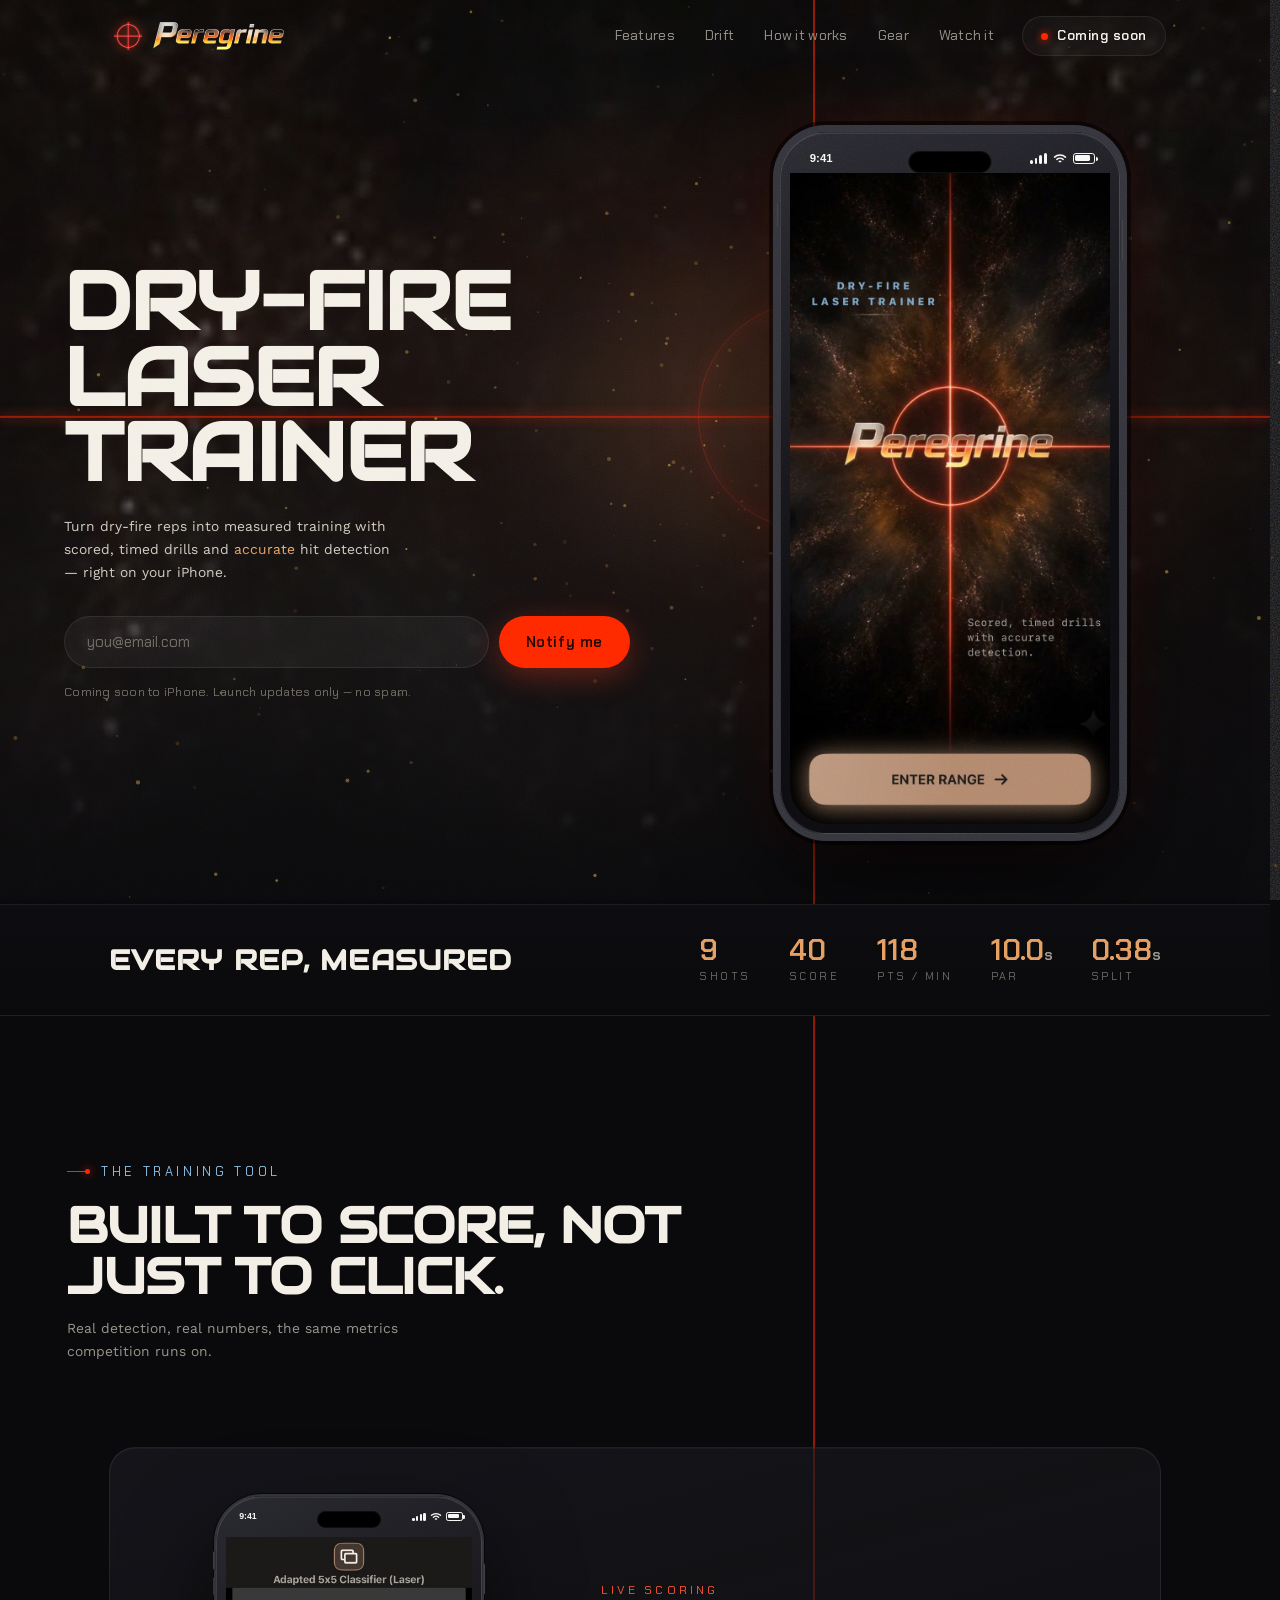
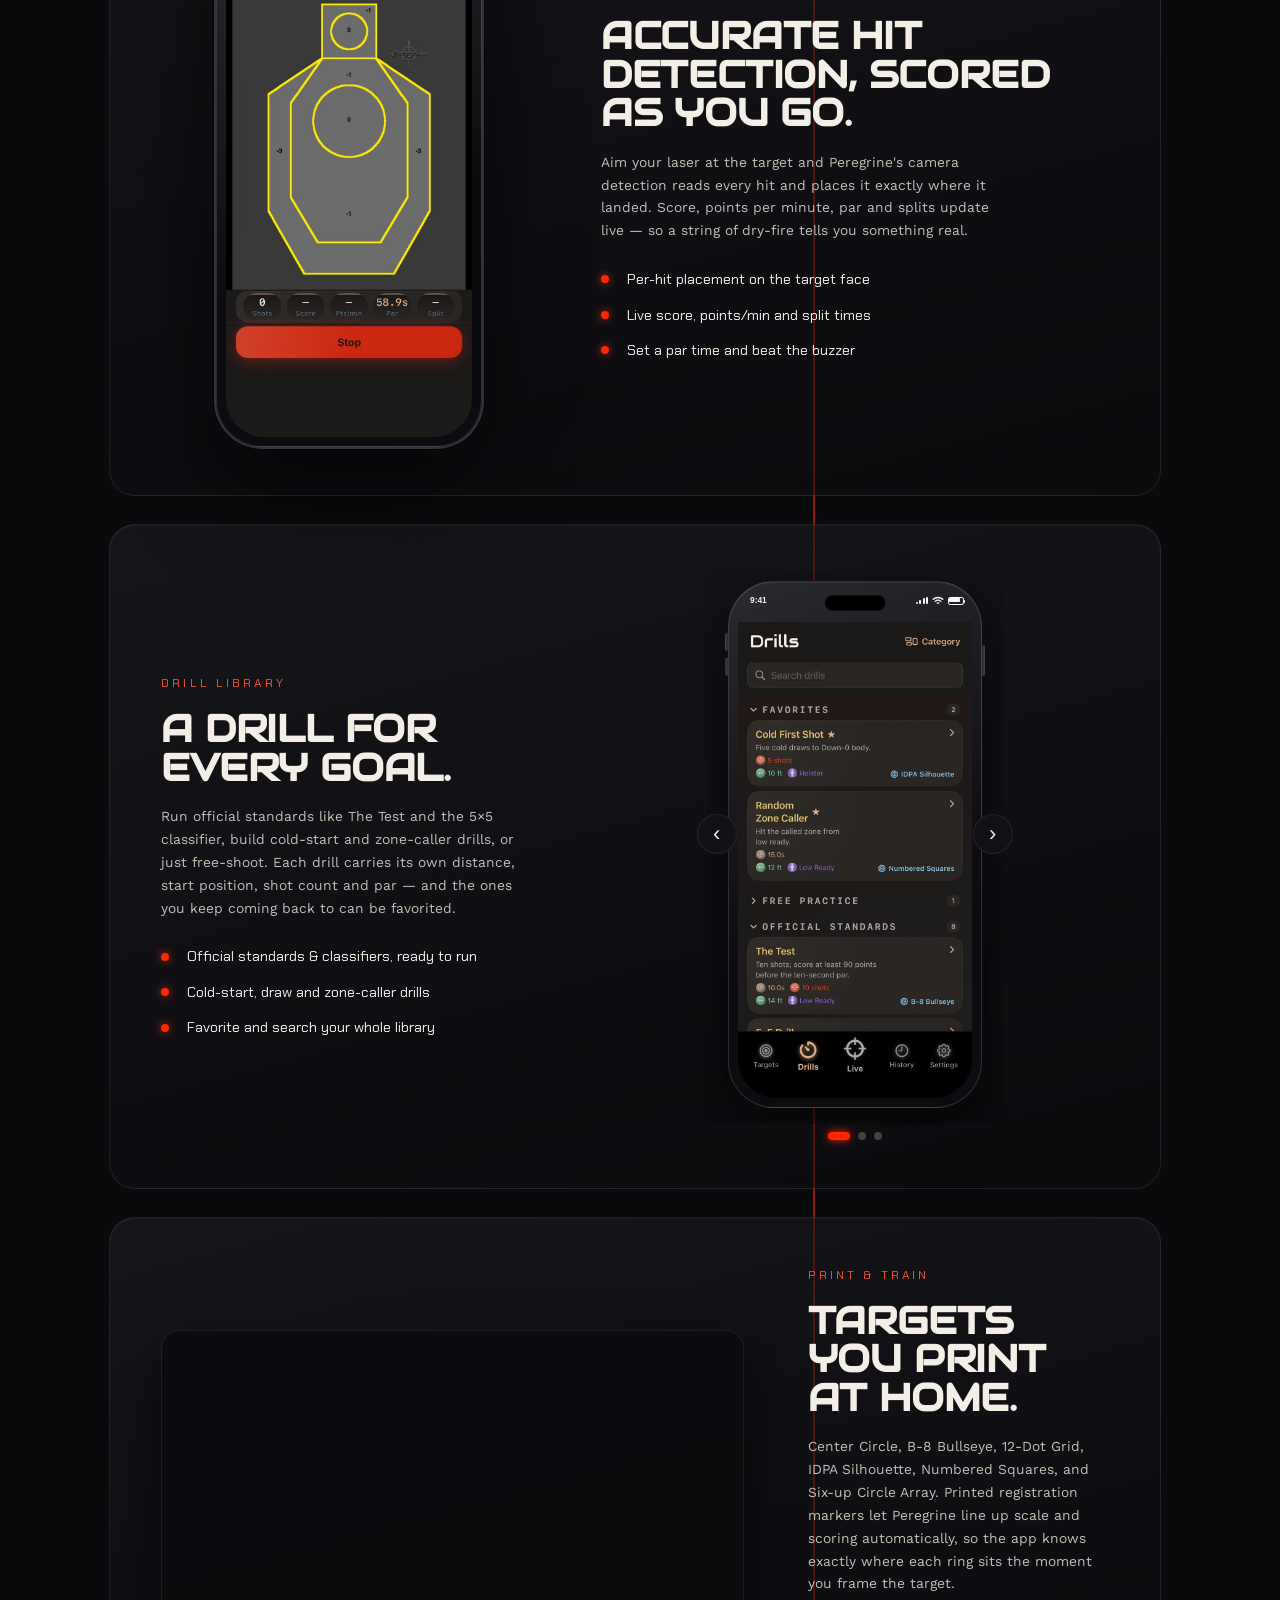
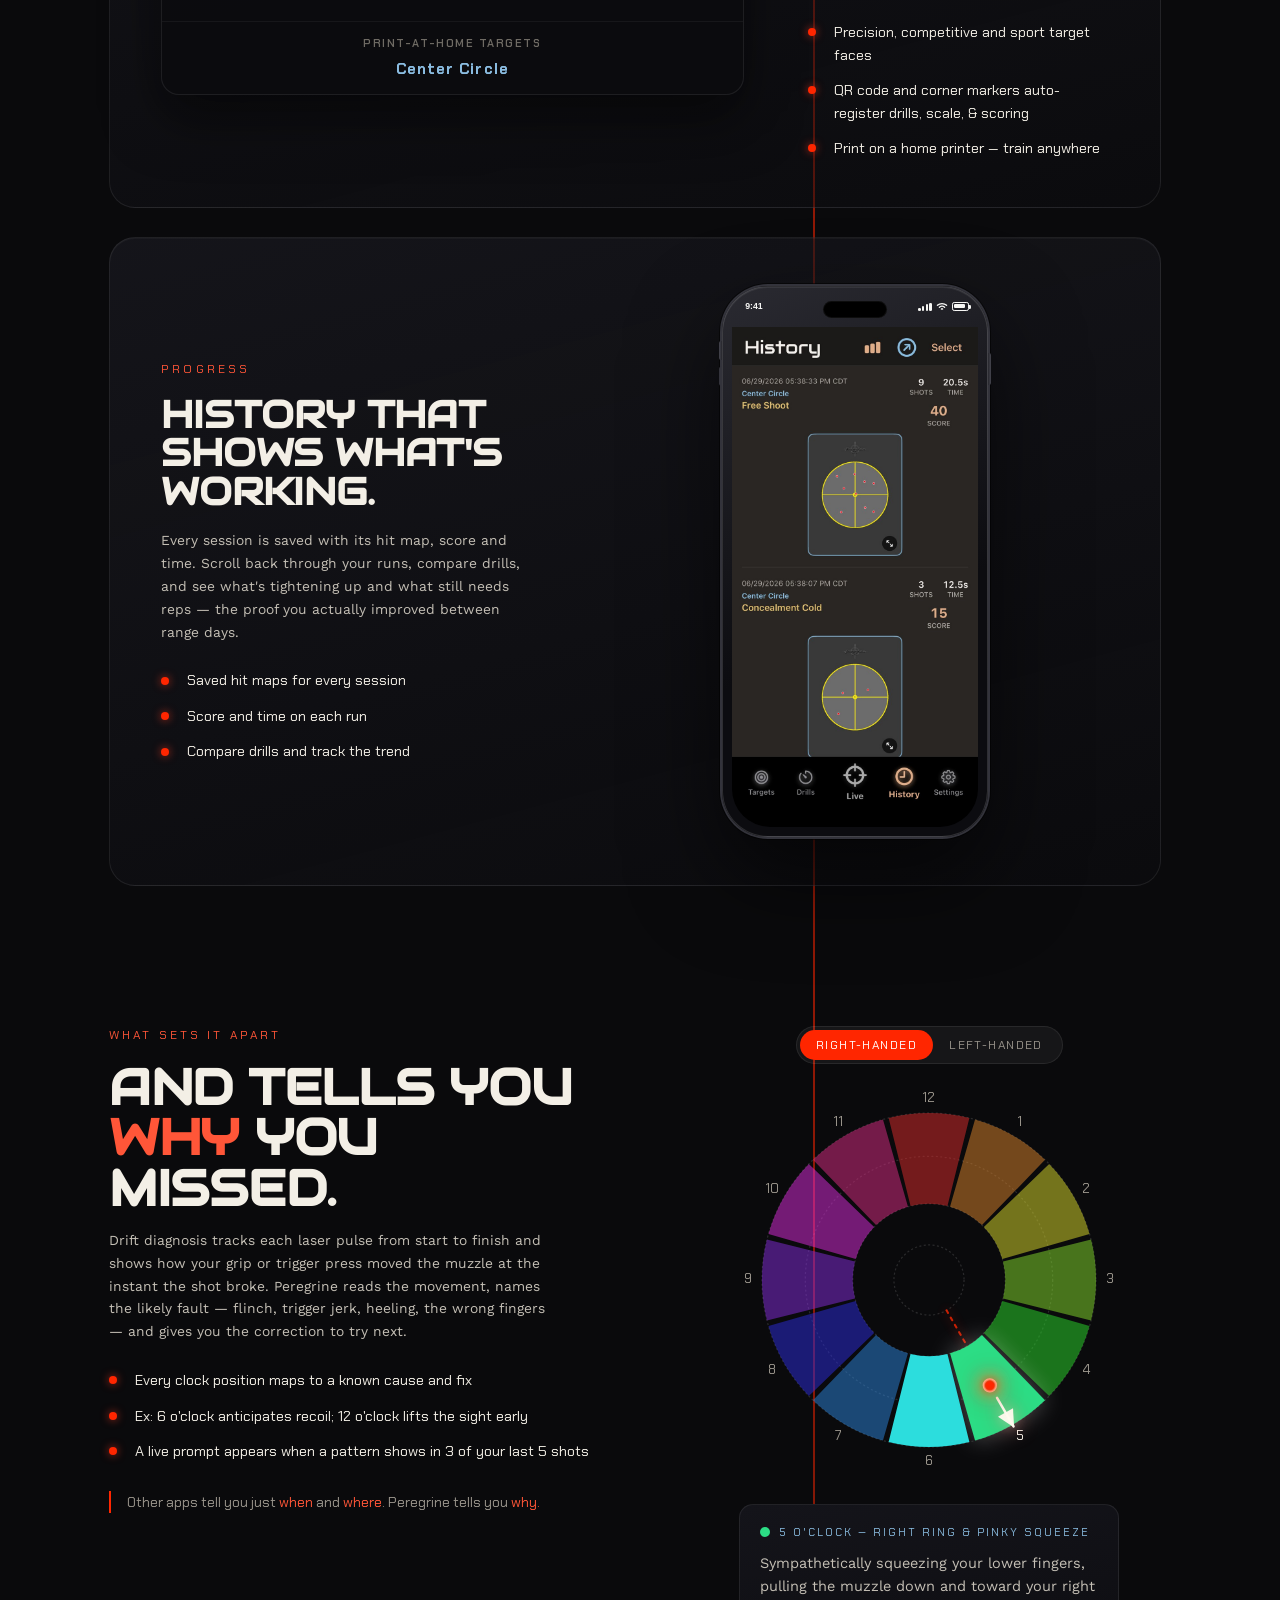
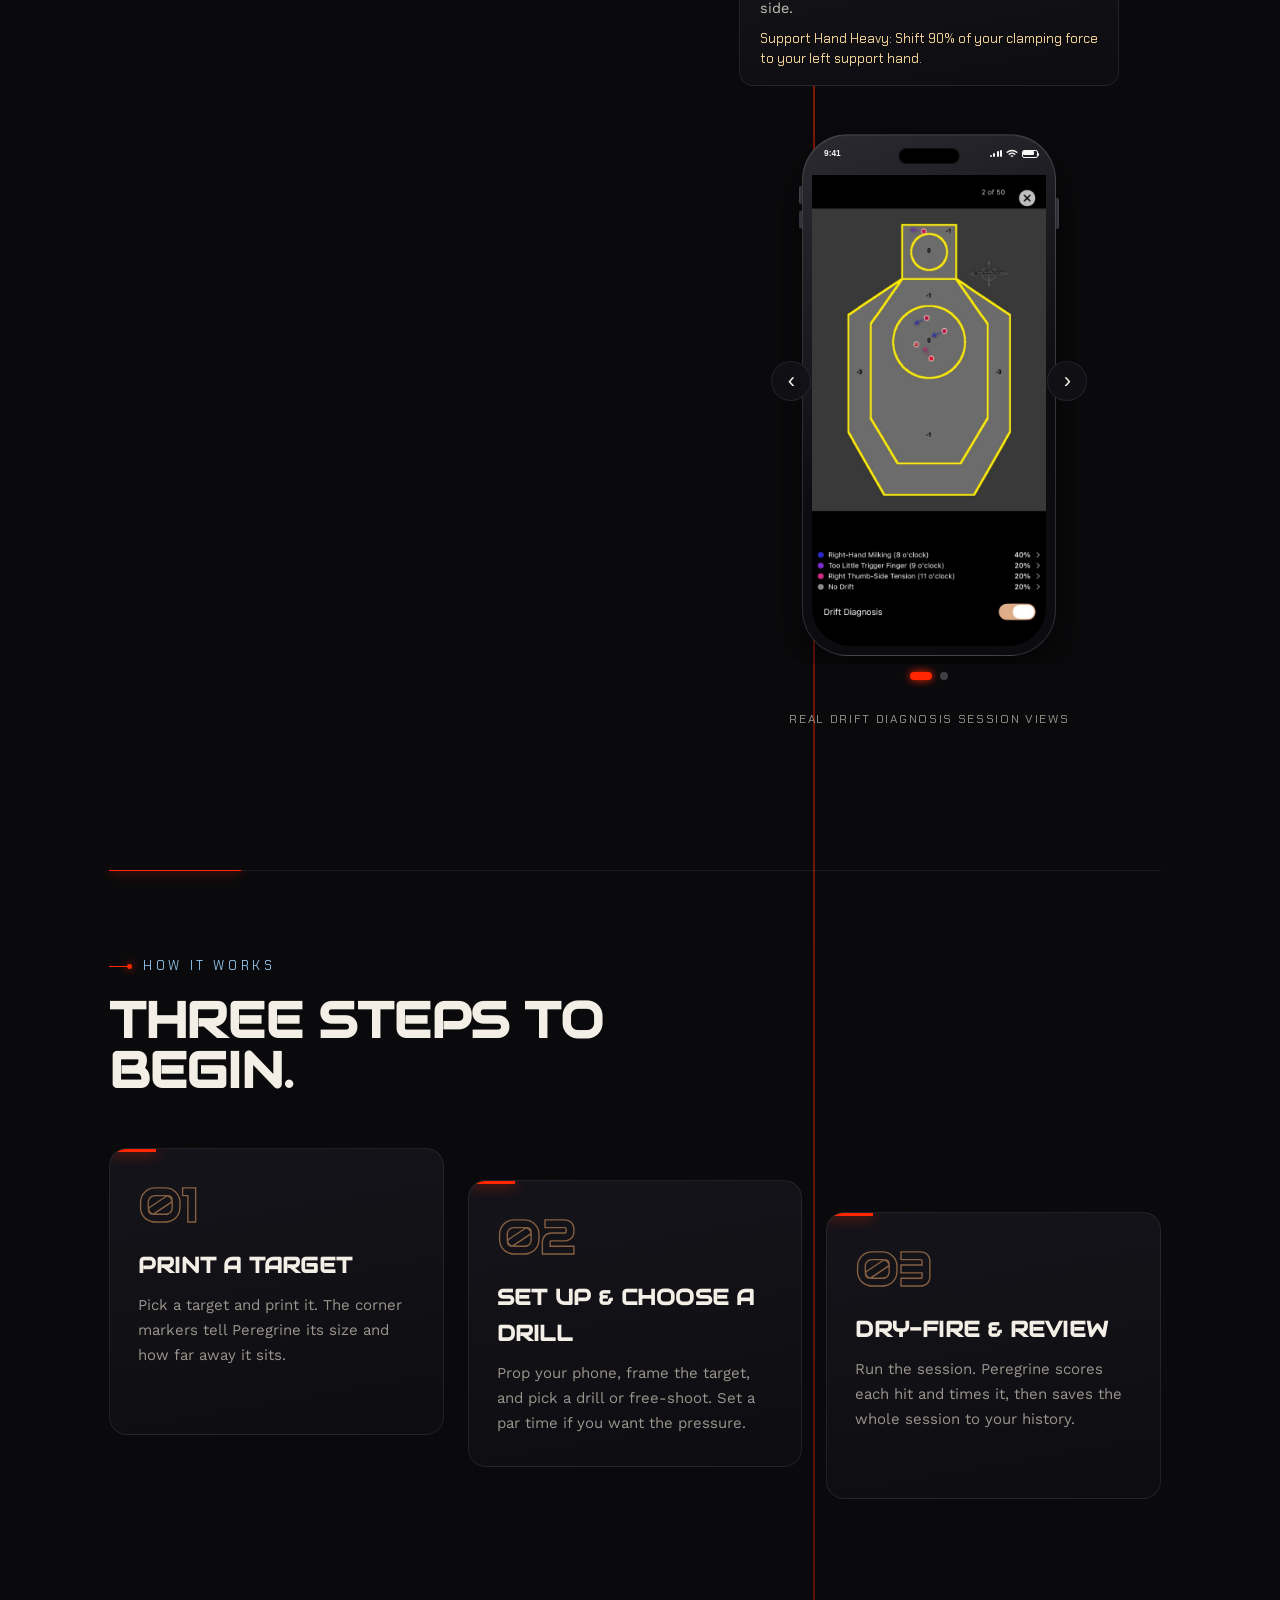
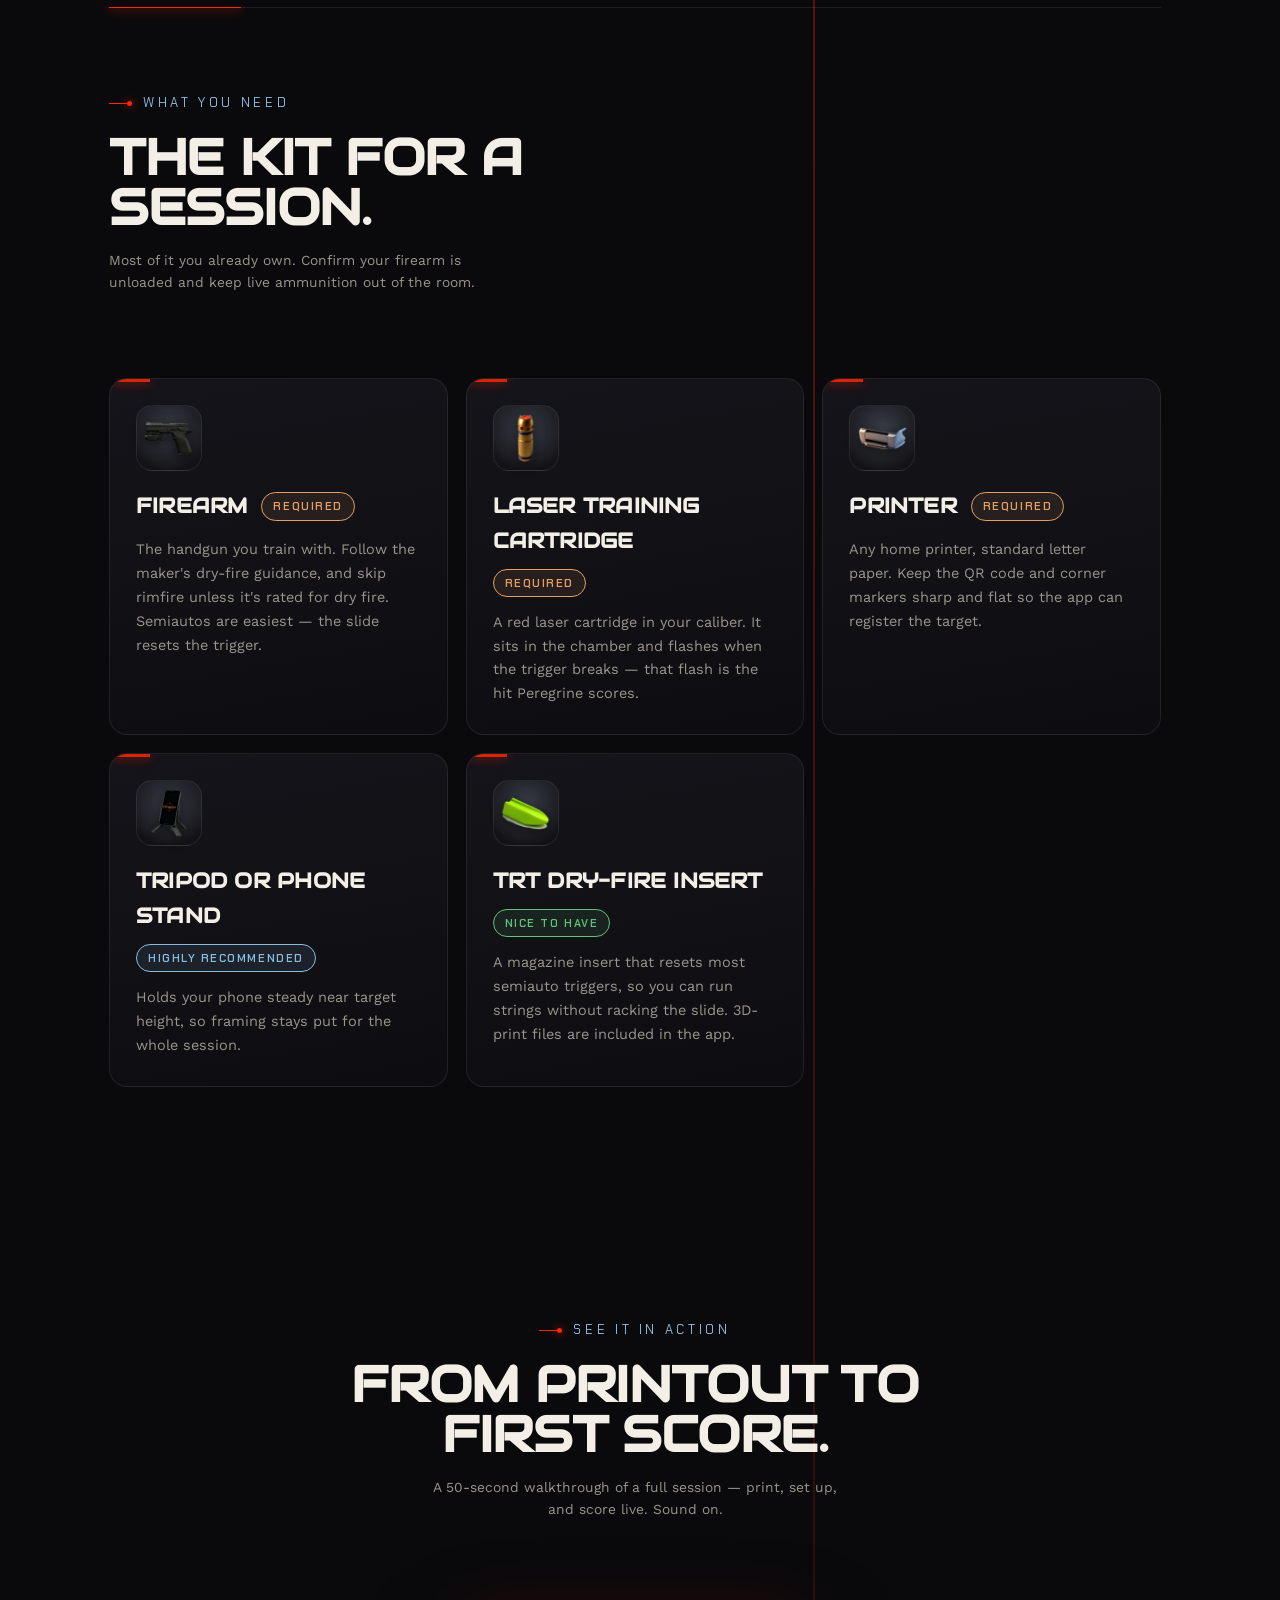
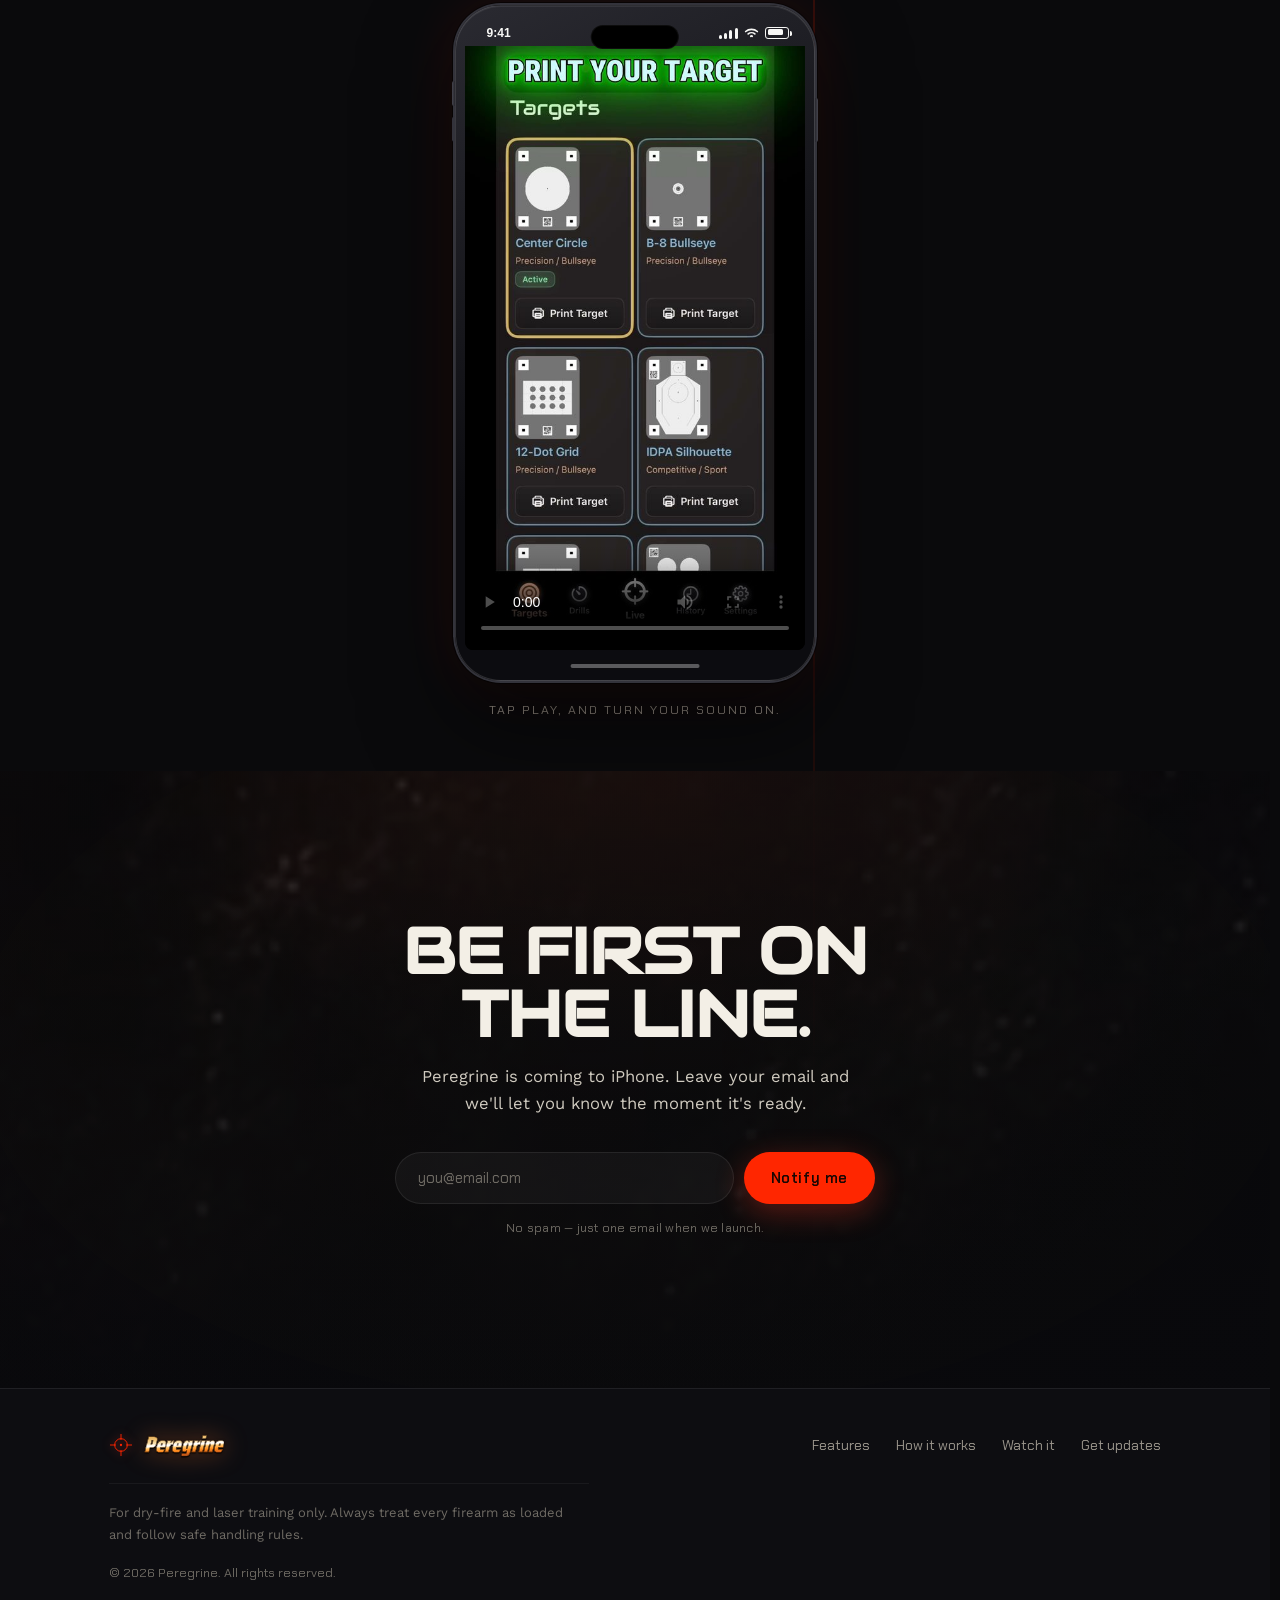
==== commit 14ae6126: "Update hero section visual hierarchy and phone size" ====
--- a/index.html
+++ b/index.html
@@ -122,12 +122,9 @@
 
       <div class="hero__inner">
         <div class="hero__copy">
-          <p class="eyebrow"><span class="tick" aria-hidden="true"></span>Dry-fire laser trainer</p>
-          <h1 class="hero__title">Scored, timed drills<br><span class="hero__title-accent">with accurate detection.</span>
-          </h1>
+          <h1 class="hero__title">Dry-Fire Laser Trainer</h1>
           <p class="hero__lede">
-            Peregrine turns dry-fire reps into measured training. Print a target, aim your
-            laser, and get instant hit detection, live scoring, and par times — right on your iPhone.
+            Turn dry-fire reps into measured training with scored, timed drills and <span class="hero__title-accent">accurate</span> hit detection — right on your iPhone.
           </p>
 
           <form class="signup" data-form="hero" name="launch-signup" netlify="" novalidate="">
--- a/styles.css
+++ b/styles.css
@@ -992,7 +992,7 @@
   .hero { padding-top: 116px; }
   .hero__inner { grid-template-columns: 1fr; gap: 48px; }
   .hero__device { order: -1; }
-  .device--hero { max-width: 280px; }
+  .device--hero { max-width: 240px; }
   .hero__lede { max-width: 100%; }
 
   .band__inner { flex-direction: column; align-items: flex-start; gap: 22px; }
@@ -1000,6 +1000,7 @@
 
   .feature { grid-template-columns: 1fr; gap: 36px; }
   #targets { grid-template-columns: 1fr; }
+  .feature__copy { order: -1; }
   .feature--rev .feature__media { order: 0; }
   .feature__media .device { max-width: 260px; }
 
@@ -1010,9 +1011,17 @@
 }
 
 @media (max-width: 480px) {
-  .signup__row { flex-direction: column; }
-  .signup__input, .btn--solid { width: 100%; }
-  .band__chips { gap: 18px 28px; }
+  .signup__row { flex-direction: row; gap: 8px; flex-wrap: nowrap; }
+  .hero__copy, .cta__inner { transform: none !important; width: auto !important; max-width: 100% !important; height: auto !important; }
+  .cta__inner > * { transform: none !important; }
+  .signup__input { min-width: 0; height: 44px; flex-basis: 0; padding: 0 14px; font-size: 13px; }
+  .signup__row .btn--solid { width: auto; min-height: 44px; height: 44px; padding: 0 18px; font-size: 13px; }
+  .signup__note { font-size: 11px; line-height: 1.35; }
+  .band__inner { gap: 18px; }
+  .band__chips { display: grid; grid-template-columns: repeat(5, minmax(0, 1fr)); gap: 0; width: 100%; }
+  .band__chips li { min-width: 0; }
+  .chip__num { font-size: clamp(16px, 5.1vw, 24px); }
+  .chip__cap { font-size: 8px; letter-spacing: 0.14em; white-space: nowrap; }
 }
 
 /* Public export responsive guards: neutralize desktop Layout-mode geometry below tablet widths. */
@@ -1043,7 +1052,7 @@
     height: auto !important;
   }
 
-  .hero__device { justify-self: center; width: min(100%, 320px); }
+  .hero__device { justify-self: center; width: min(100%, 280px); }
   .drift__wheel { width: min(100%, 400px); }
   .cta__inner { margin: 0 auto; }
 }
@@ -1051,7 +1060,7 @@
 @media (max-width: 720px) {
   .hero { min-height: auto; padding-top: 104px; padding-bottom: 54px; }
   .hero__inner { gap: 34px; }
-  .hero__device { width: min(82vw, 292px); }
+  .hero__device { width: min(82vw, 250px); }
   .feature { border-radius: 18px; padding: 28px 20px; }
   .drift__visual { gap: 28px; }
   .drift__readout { padding: 14px 16px; }
@@ -1062,8 +1071,7 @@
   .hero__title { font-size: clamp(38px, 12vw, 52px); }
   .section__title { font-size: clamp(30px, 10vw, 42px); }
   .feature__title { font-size: clamp(25px, 8vw, 34px); }
-  .hero__device { width: min(78vw, 260px); }
-  .band__chips { display: grid; grid-template-columns: repeat(2, minmax(0, 1fr)); width: 100%; }
+  .hero__device { width: min(78vw, 220px); }
   .dw-hand { width: 100%; max-width: 340px; }
   .dw-hand button { flex: 1 1 0; padding-left: 10px; padding-right: 10px; }
 }
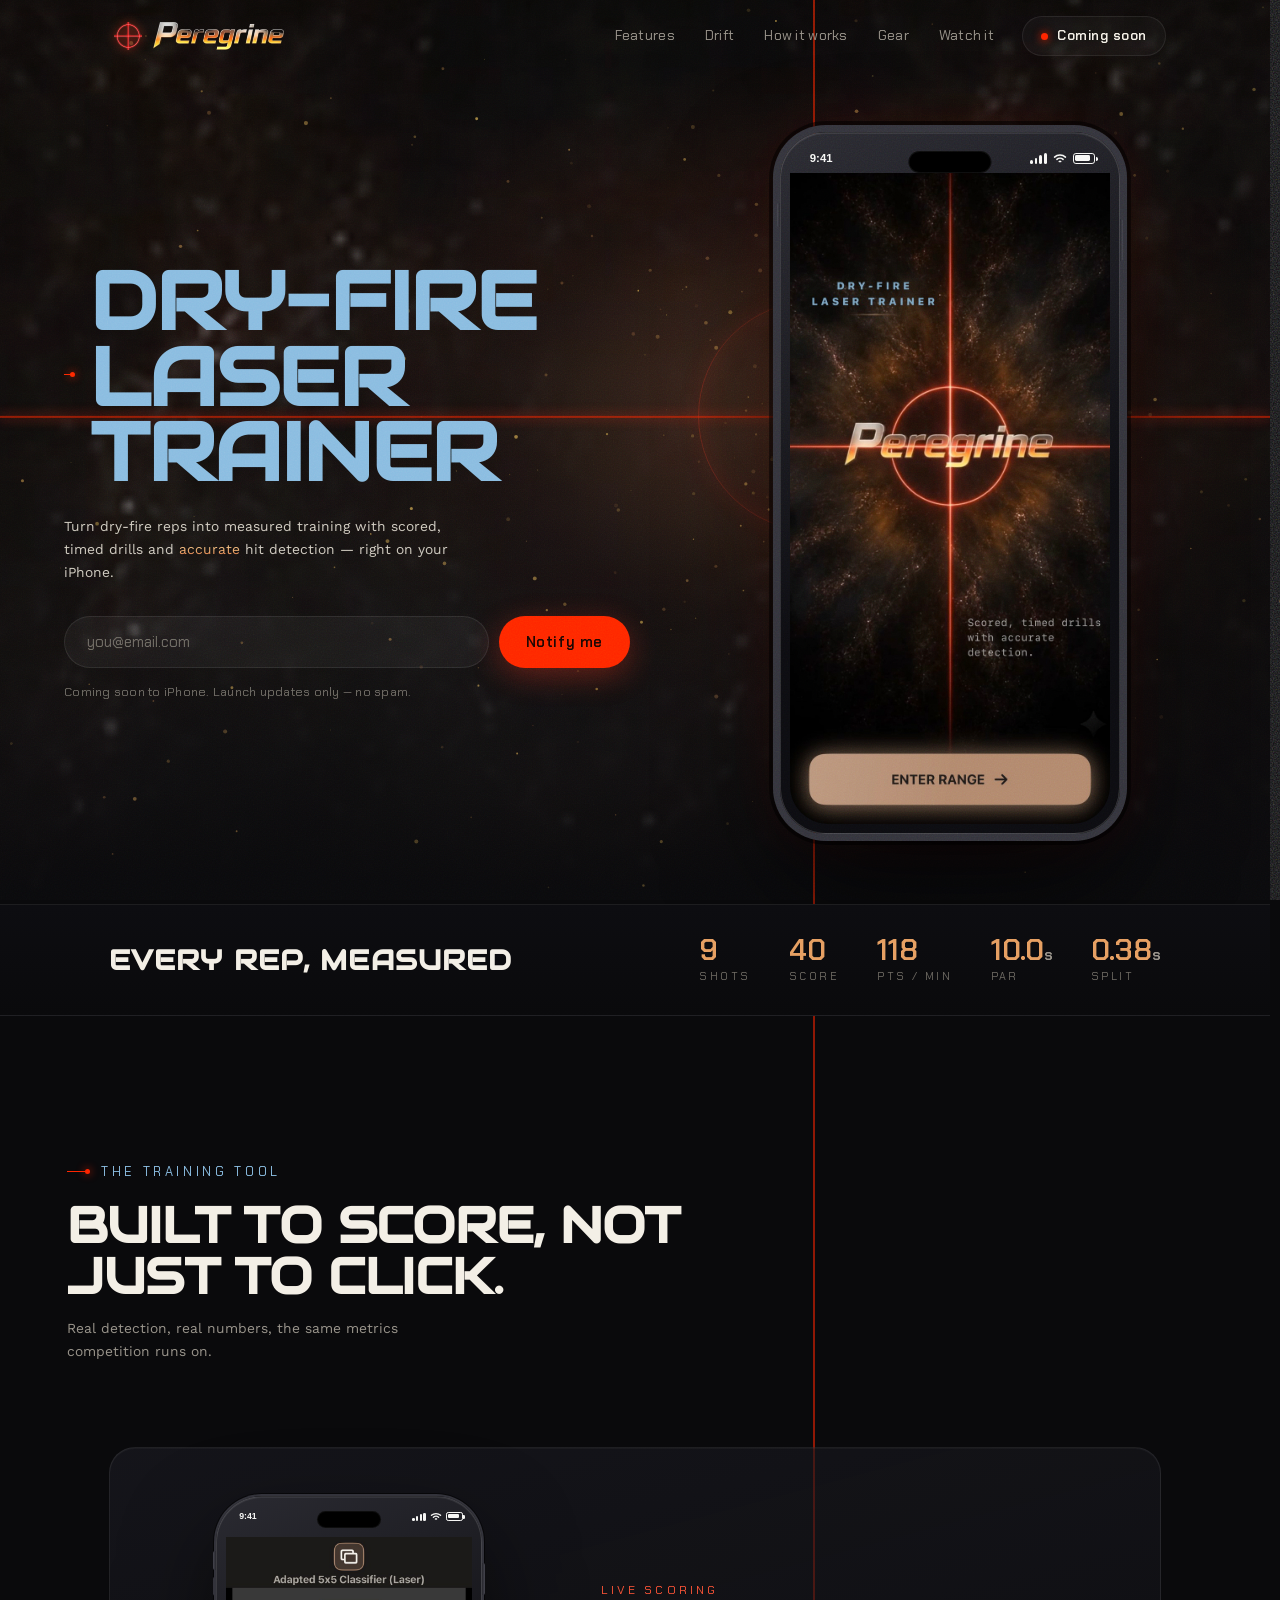
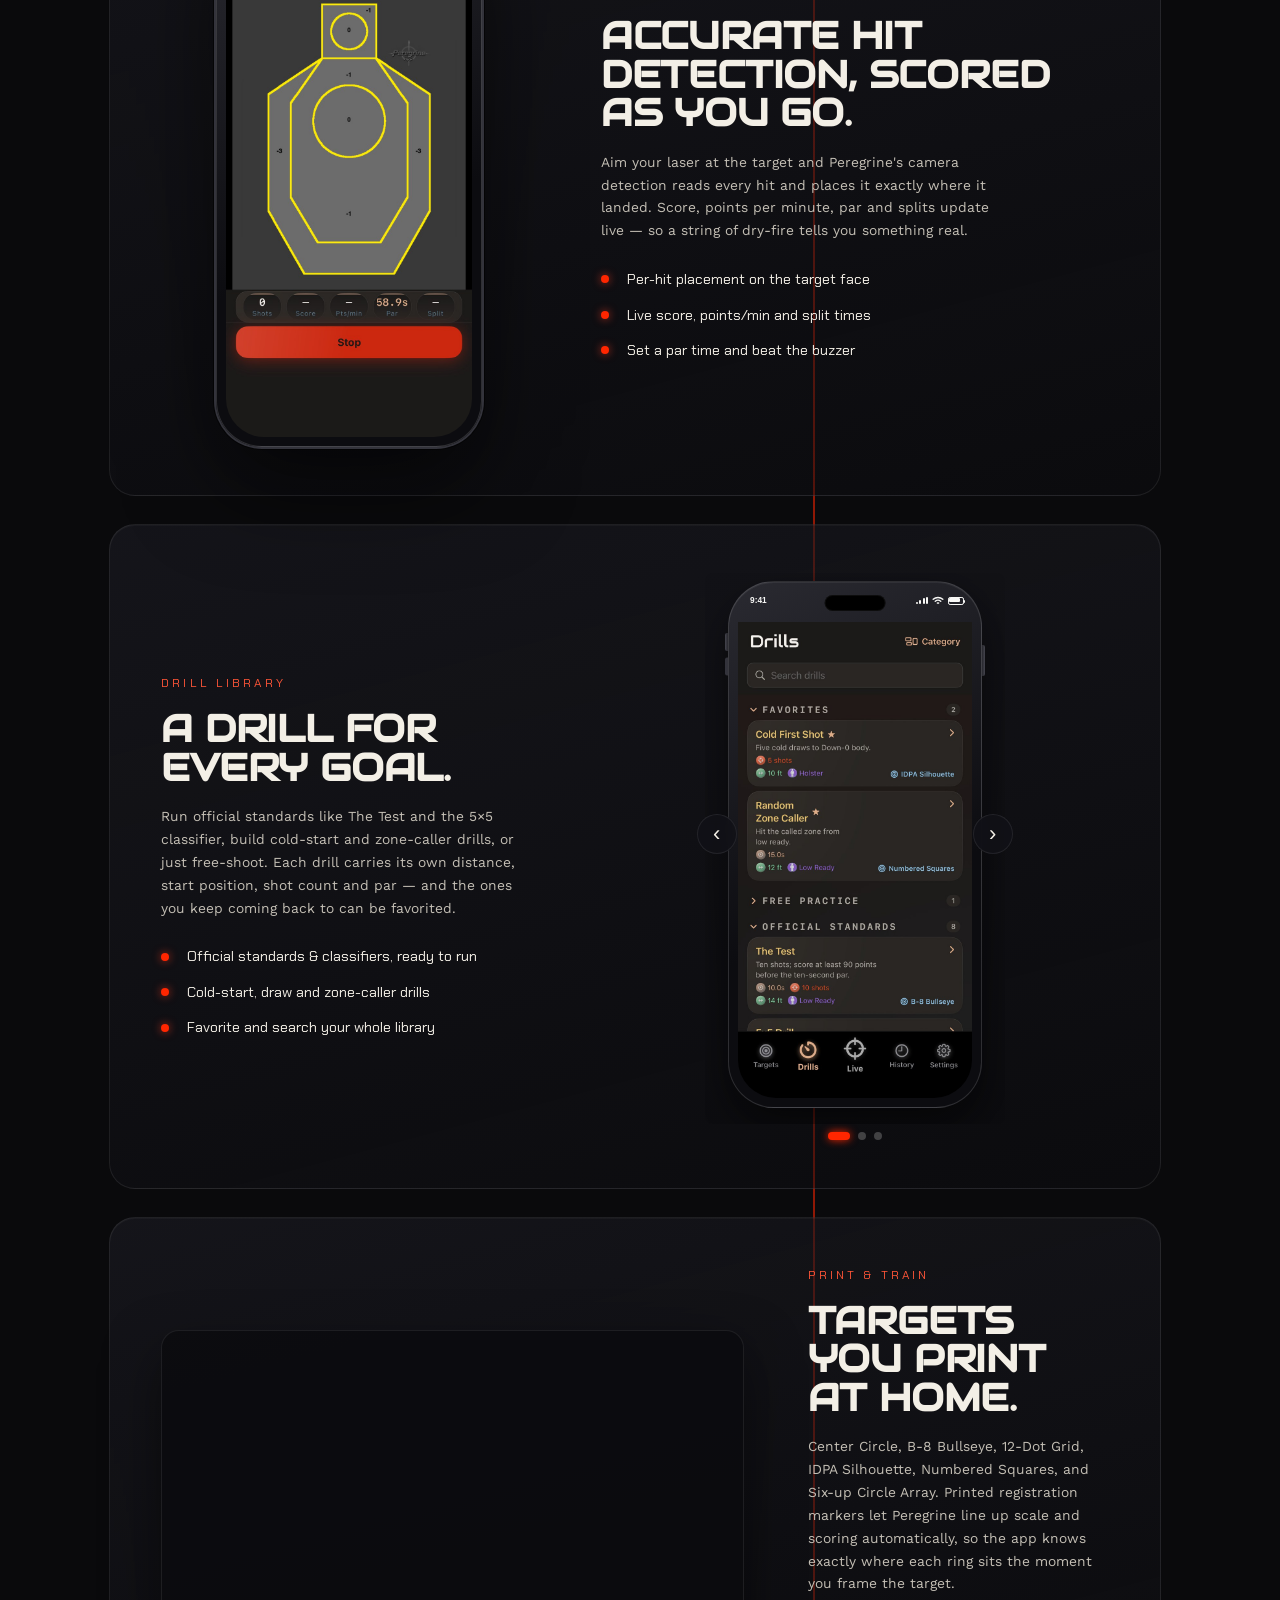
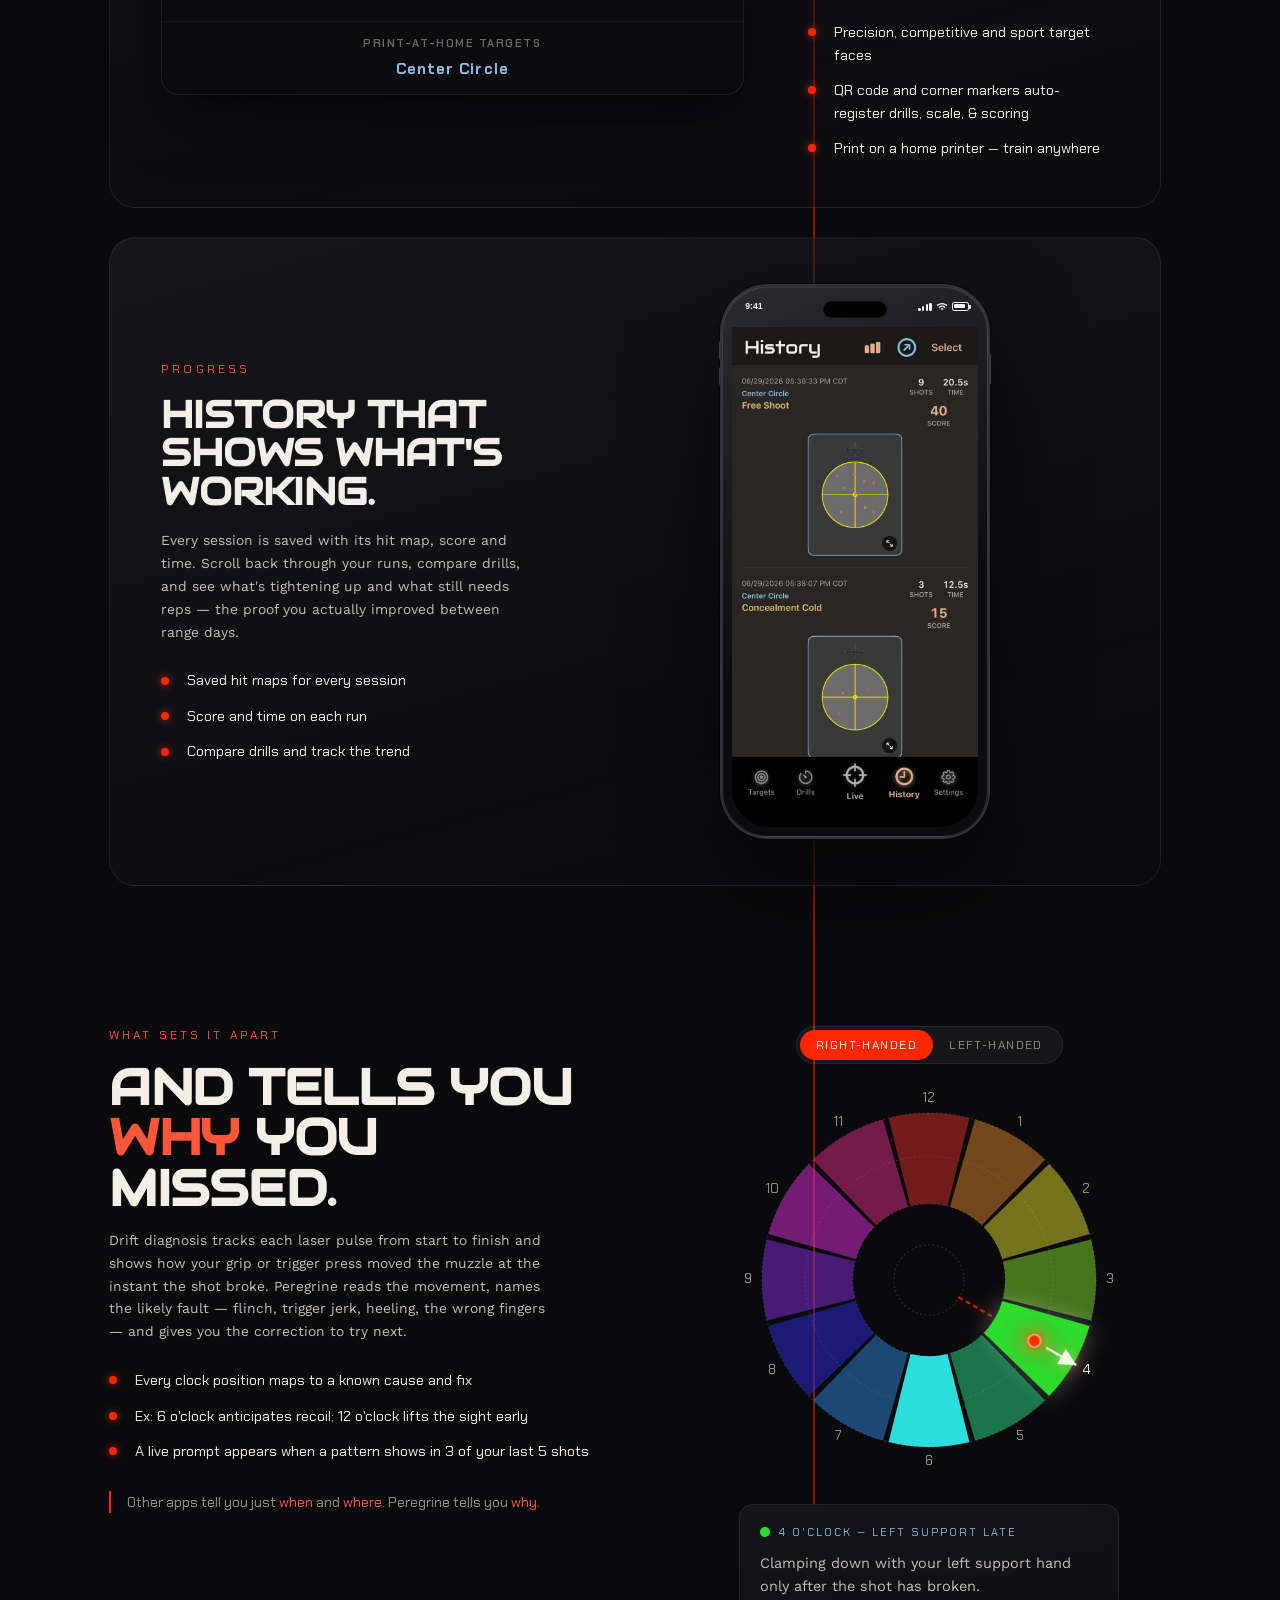
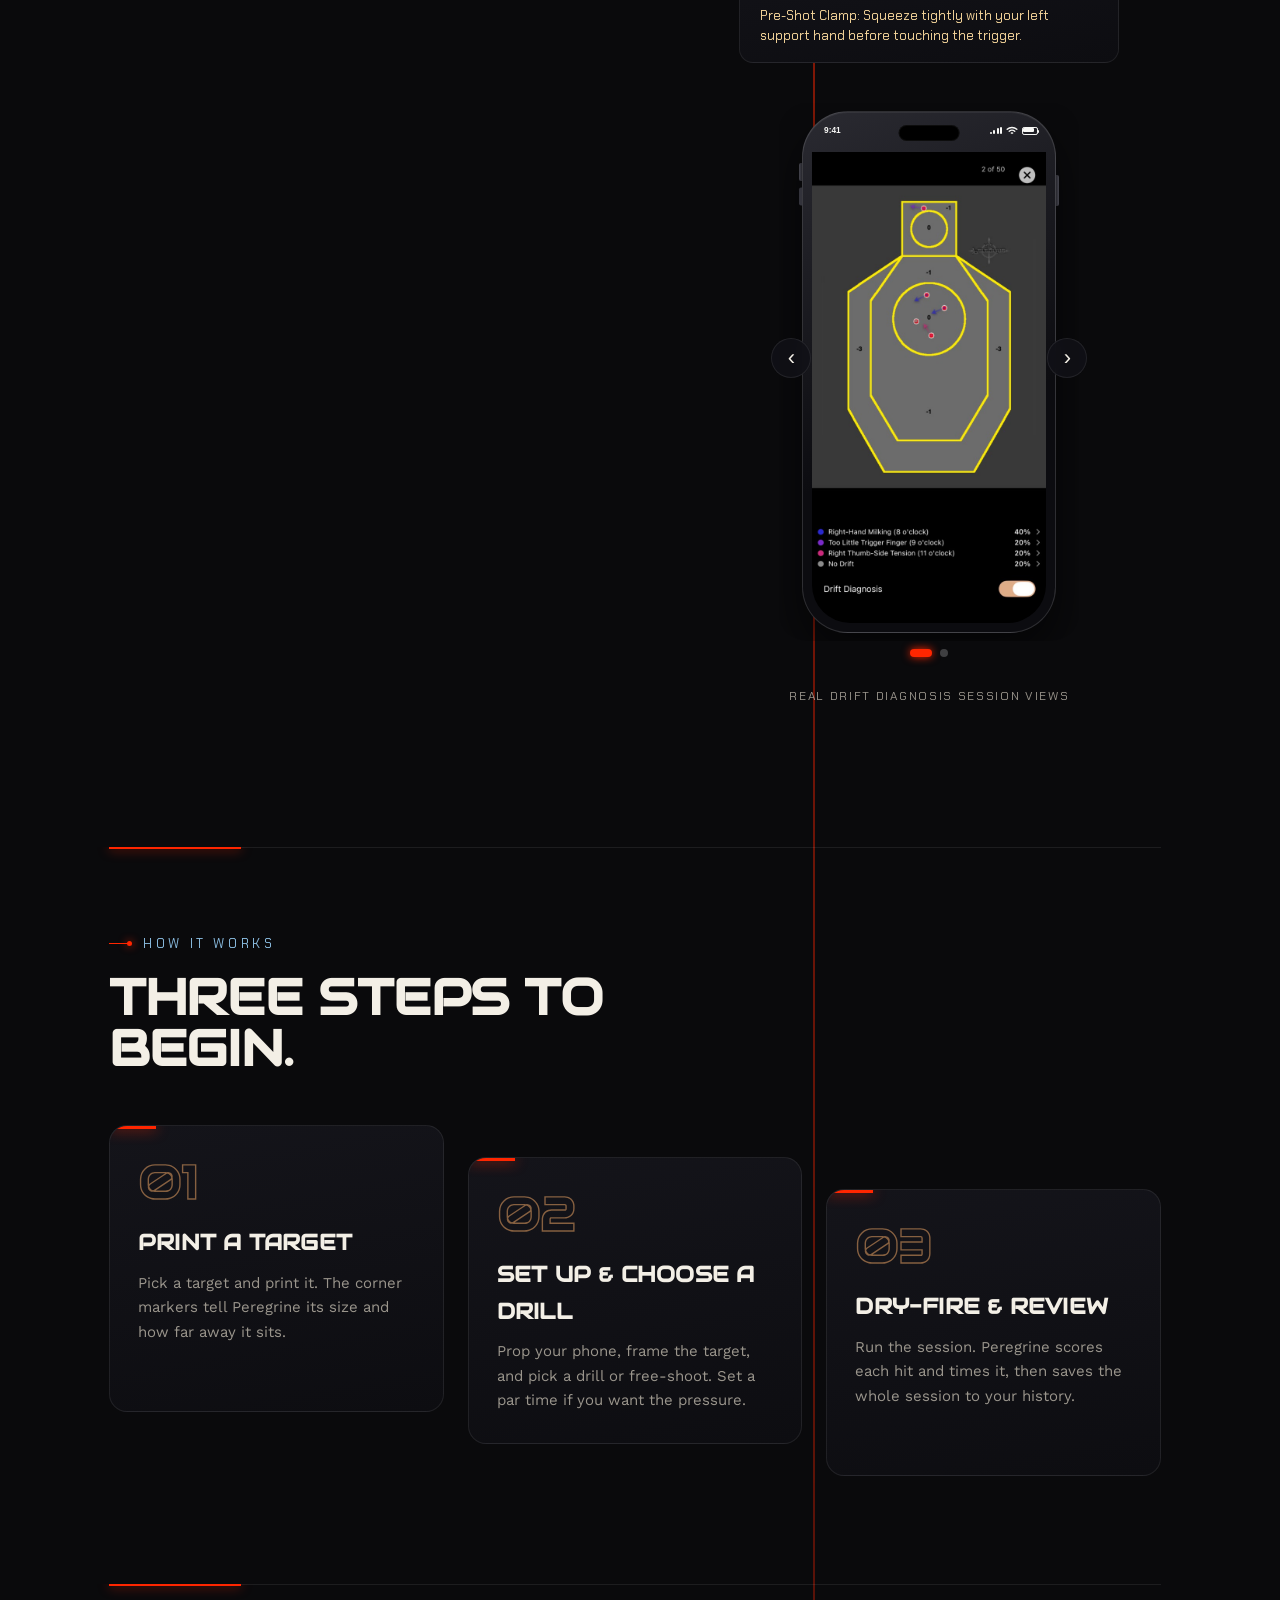
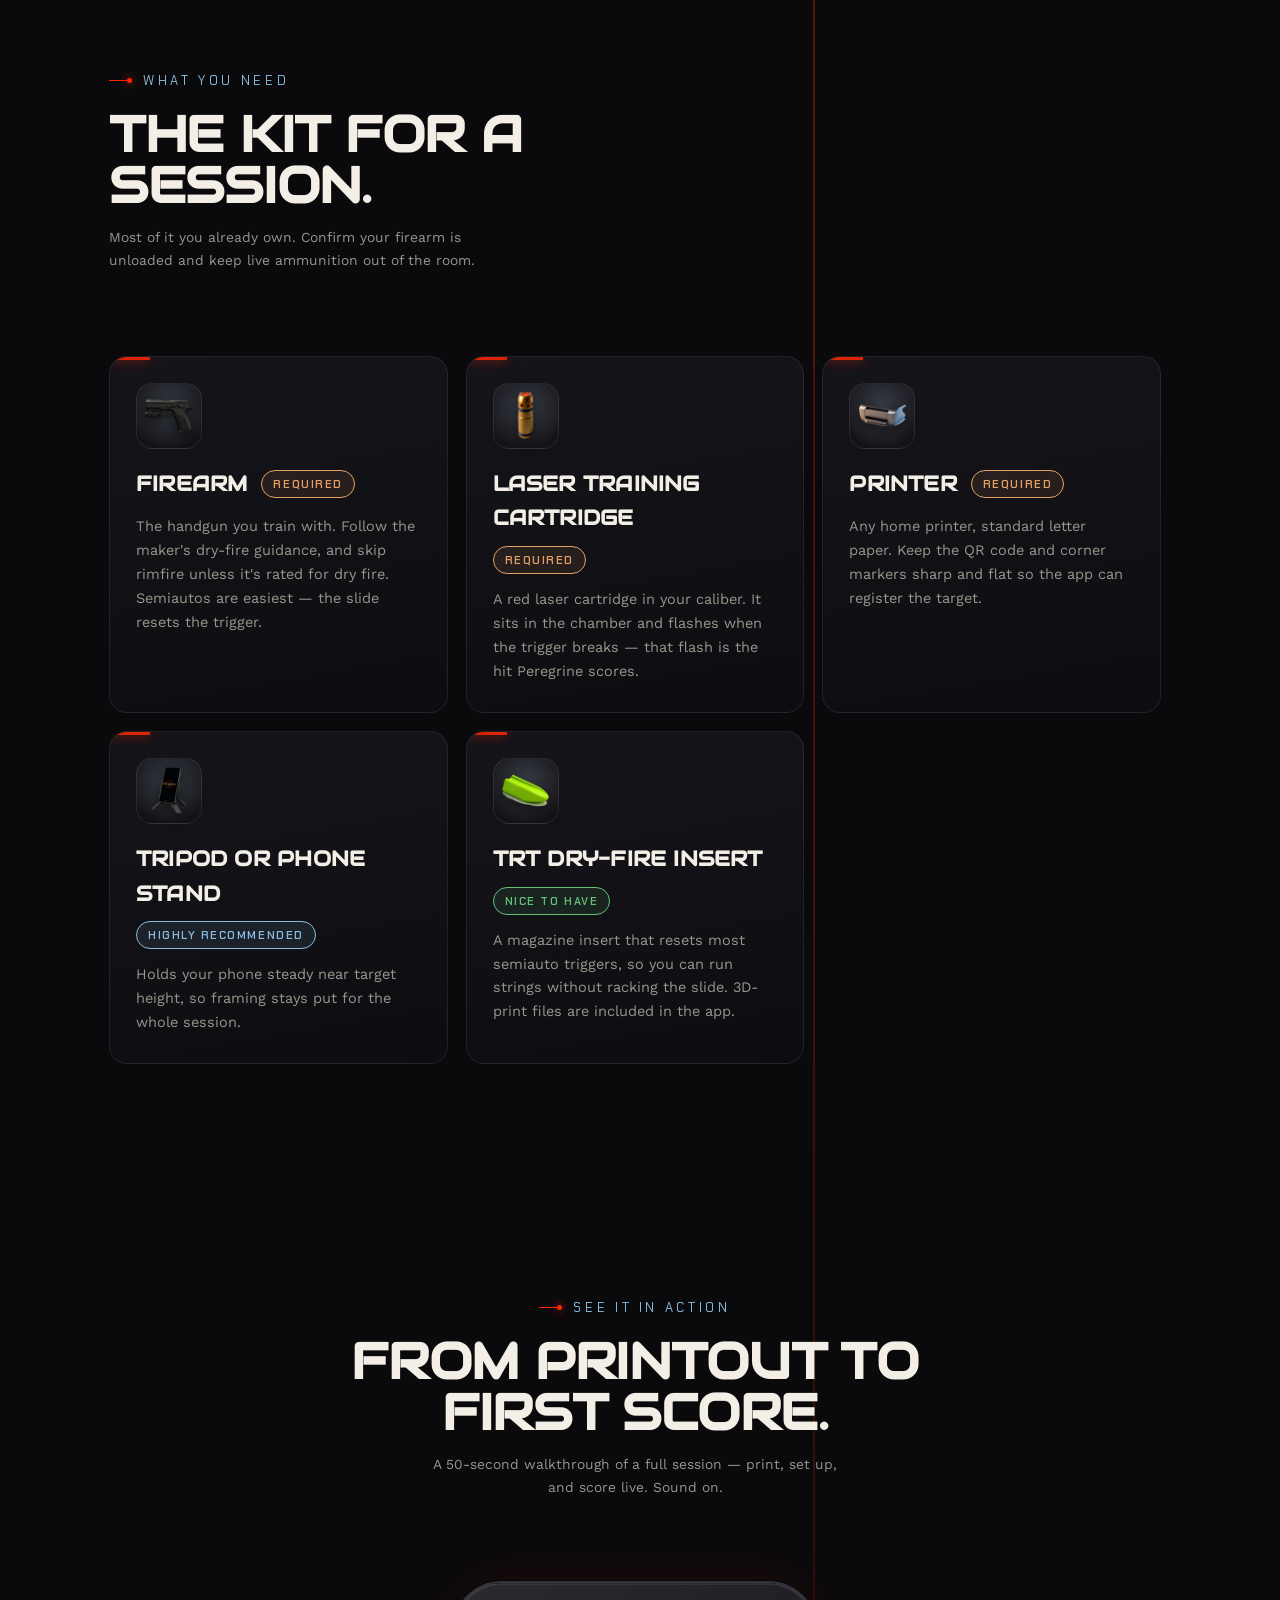
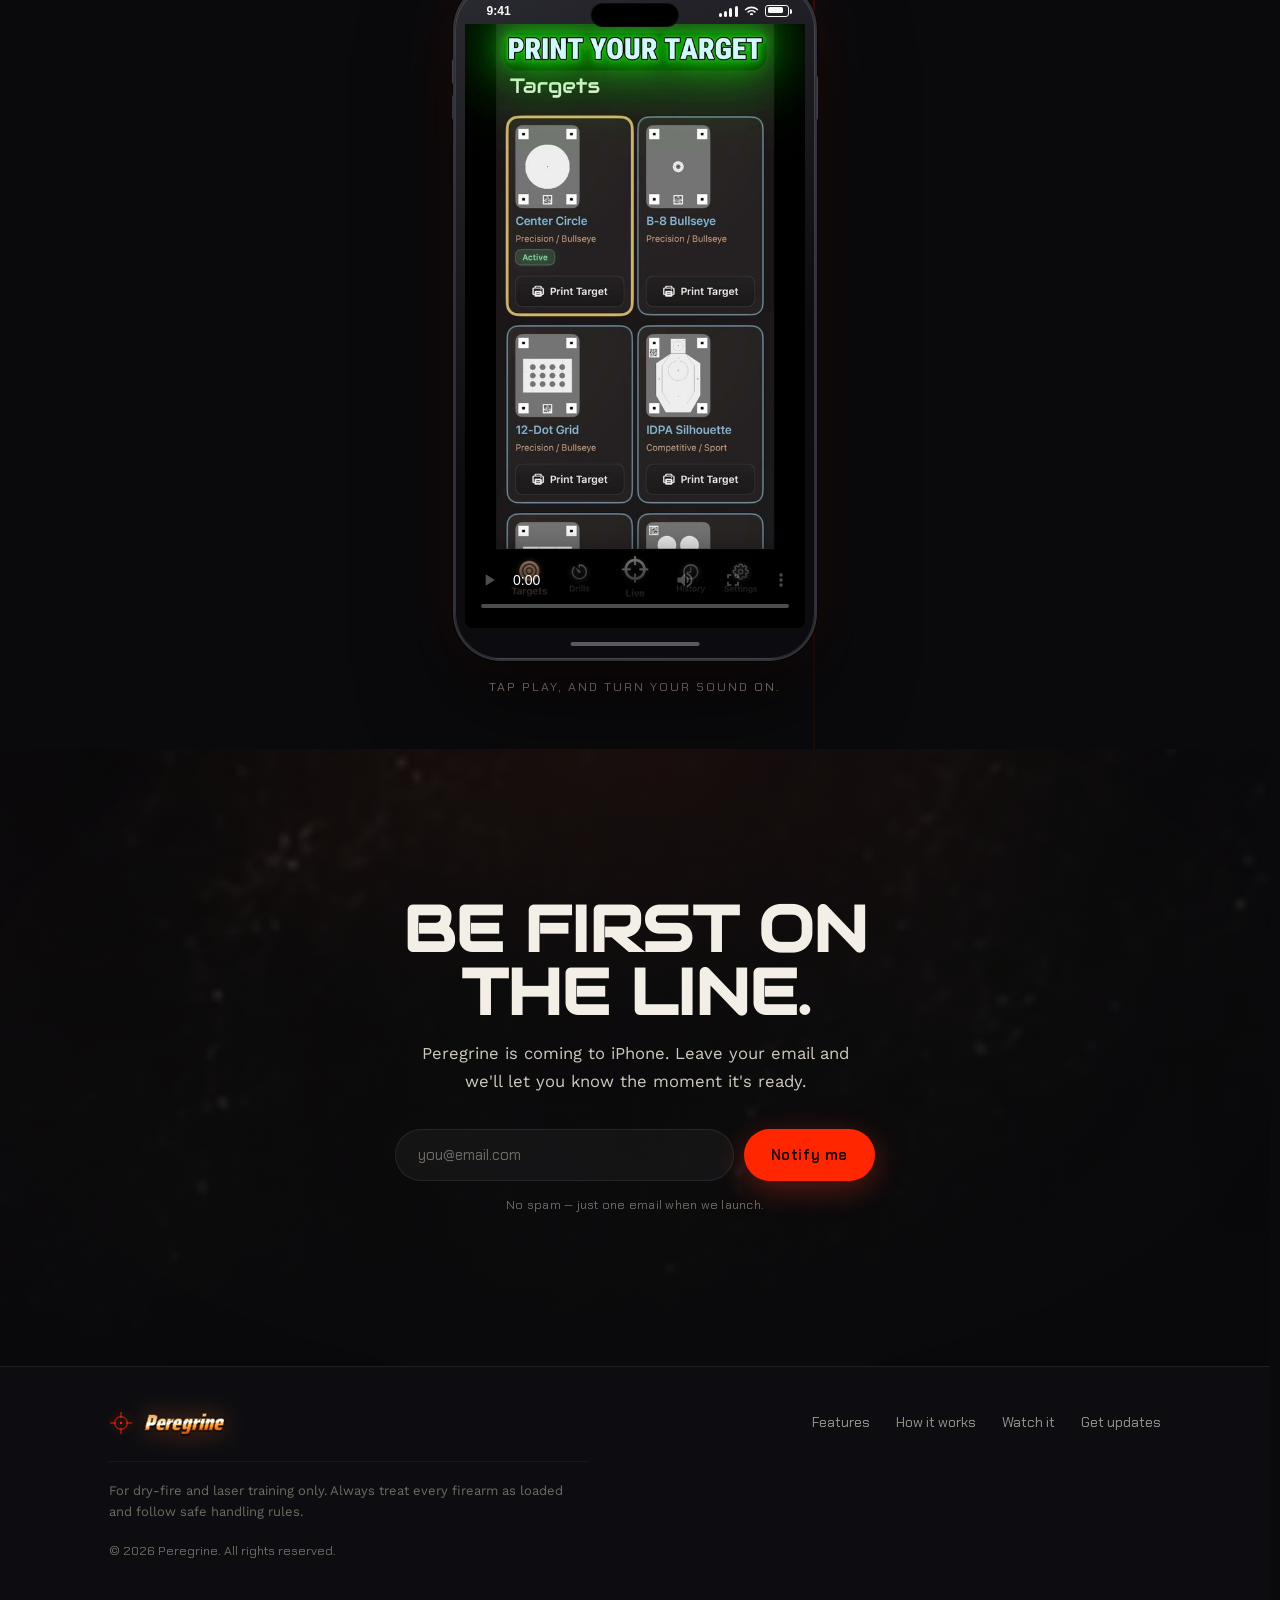
==== commit 94833ba0: "Update hero title color with tick and increase lede size" ====
--- a/index.html
+++ b/index.html
@@ -122,7 +122,7 @@
 
       <div class="hero__inner">
         <div class="hero__copy">
-          <h1 class="hero__title">Dry-Fire Laser Trainer</h1>
+          <h1 class="hero__title" style="color: var(--recon); display: inline-flex; align-items: center; gap: 16px;"><span class="tick" aria-hidden="true" style="margin-top: -6px;"></span>Dry-Fire Laser Trainer</h1>
           <p class="hero__lede">
             Turn dry-fire reps into measured training with scored, timed drills and <span class="hero__title-accent">accurate</span> hit detection — right on your iPhone.
           </p>
--- a/styles.css
+++ b/styles.css
@@ -437,9 +437,9 @@
   -webkit-background-clip: text; background-clip: text; color: transparent;
 }
 .hero__lede {
-  font-size: clamp(16px, 1.3vw, 19px);
+  font-size: clamp(18px, 1.8vw, 24px);
   color: #cfcabf;
-  max-width: 38ch;
+  max-width: 46ch;
   margin: 0 0 32px;
 }
 
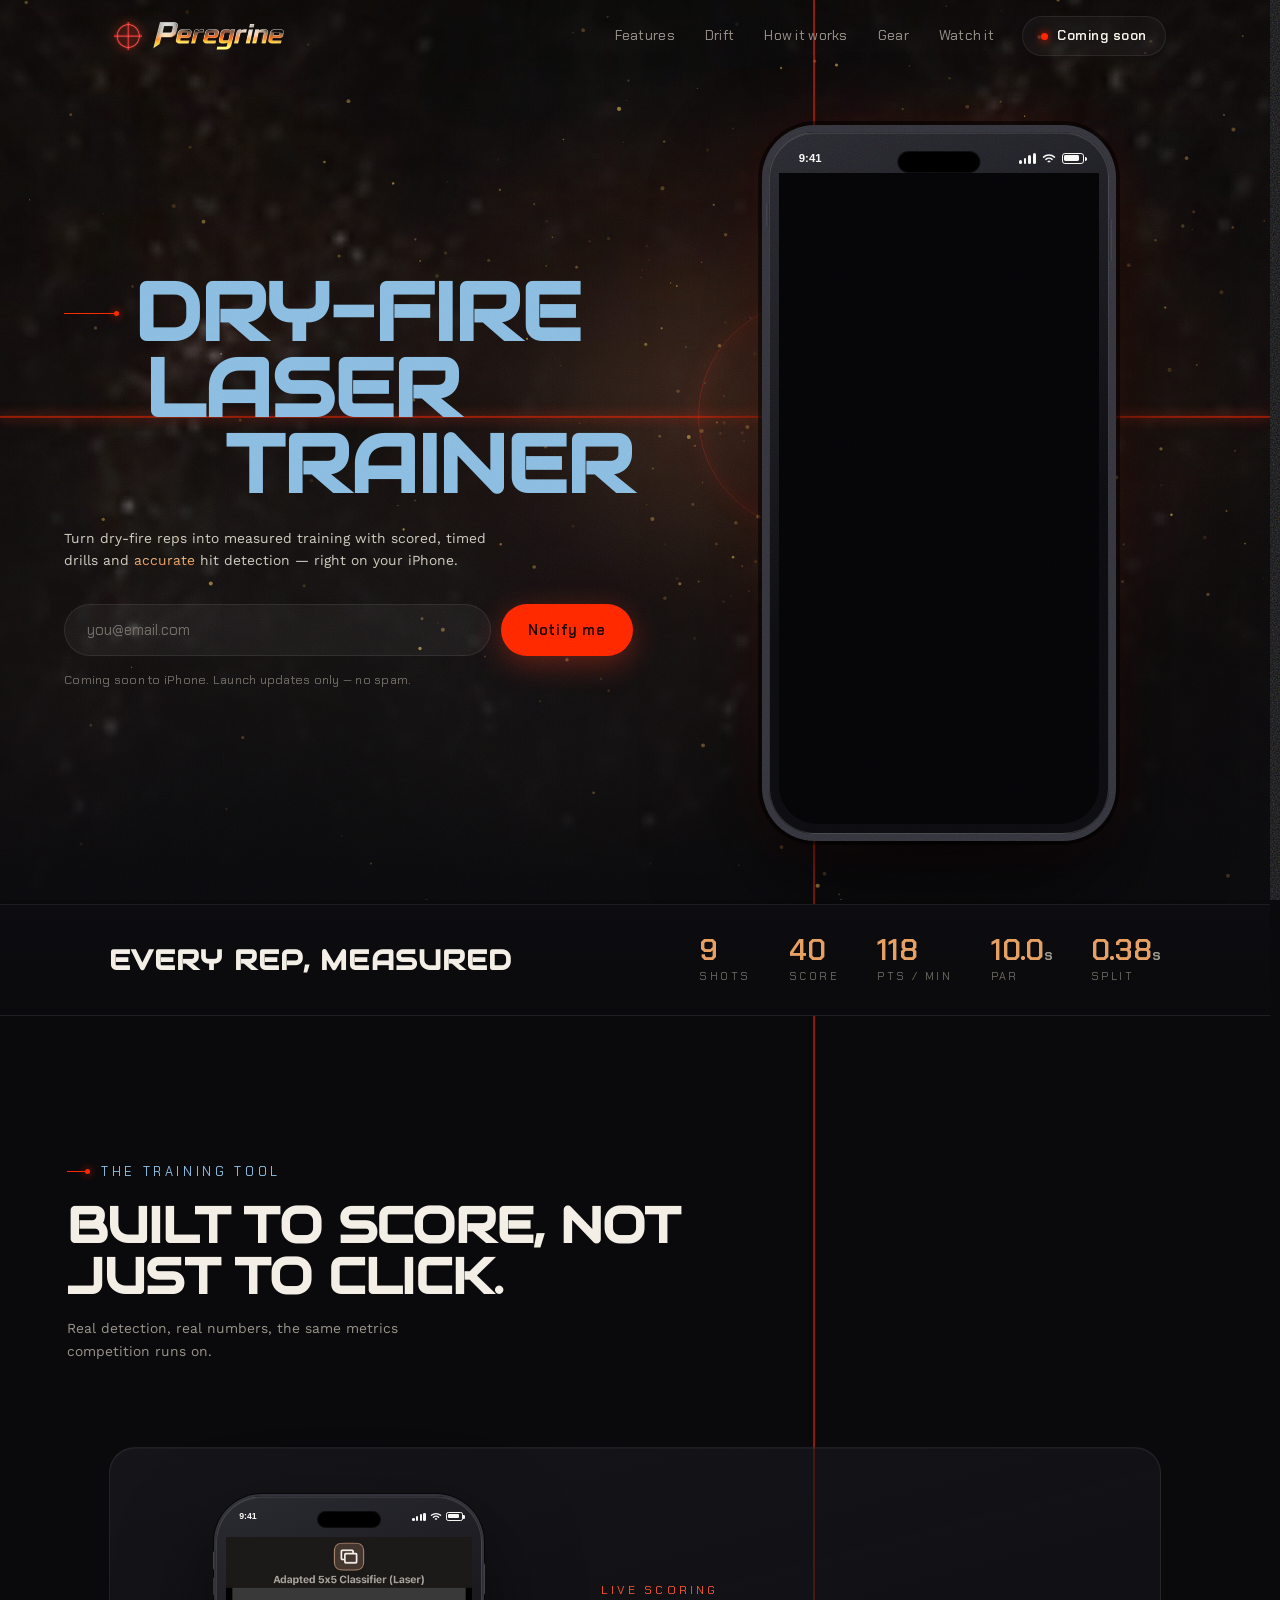
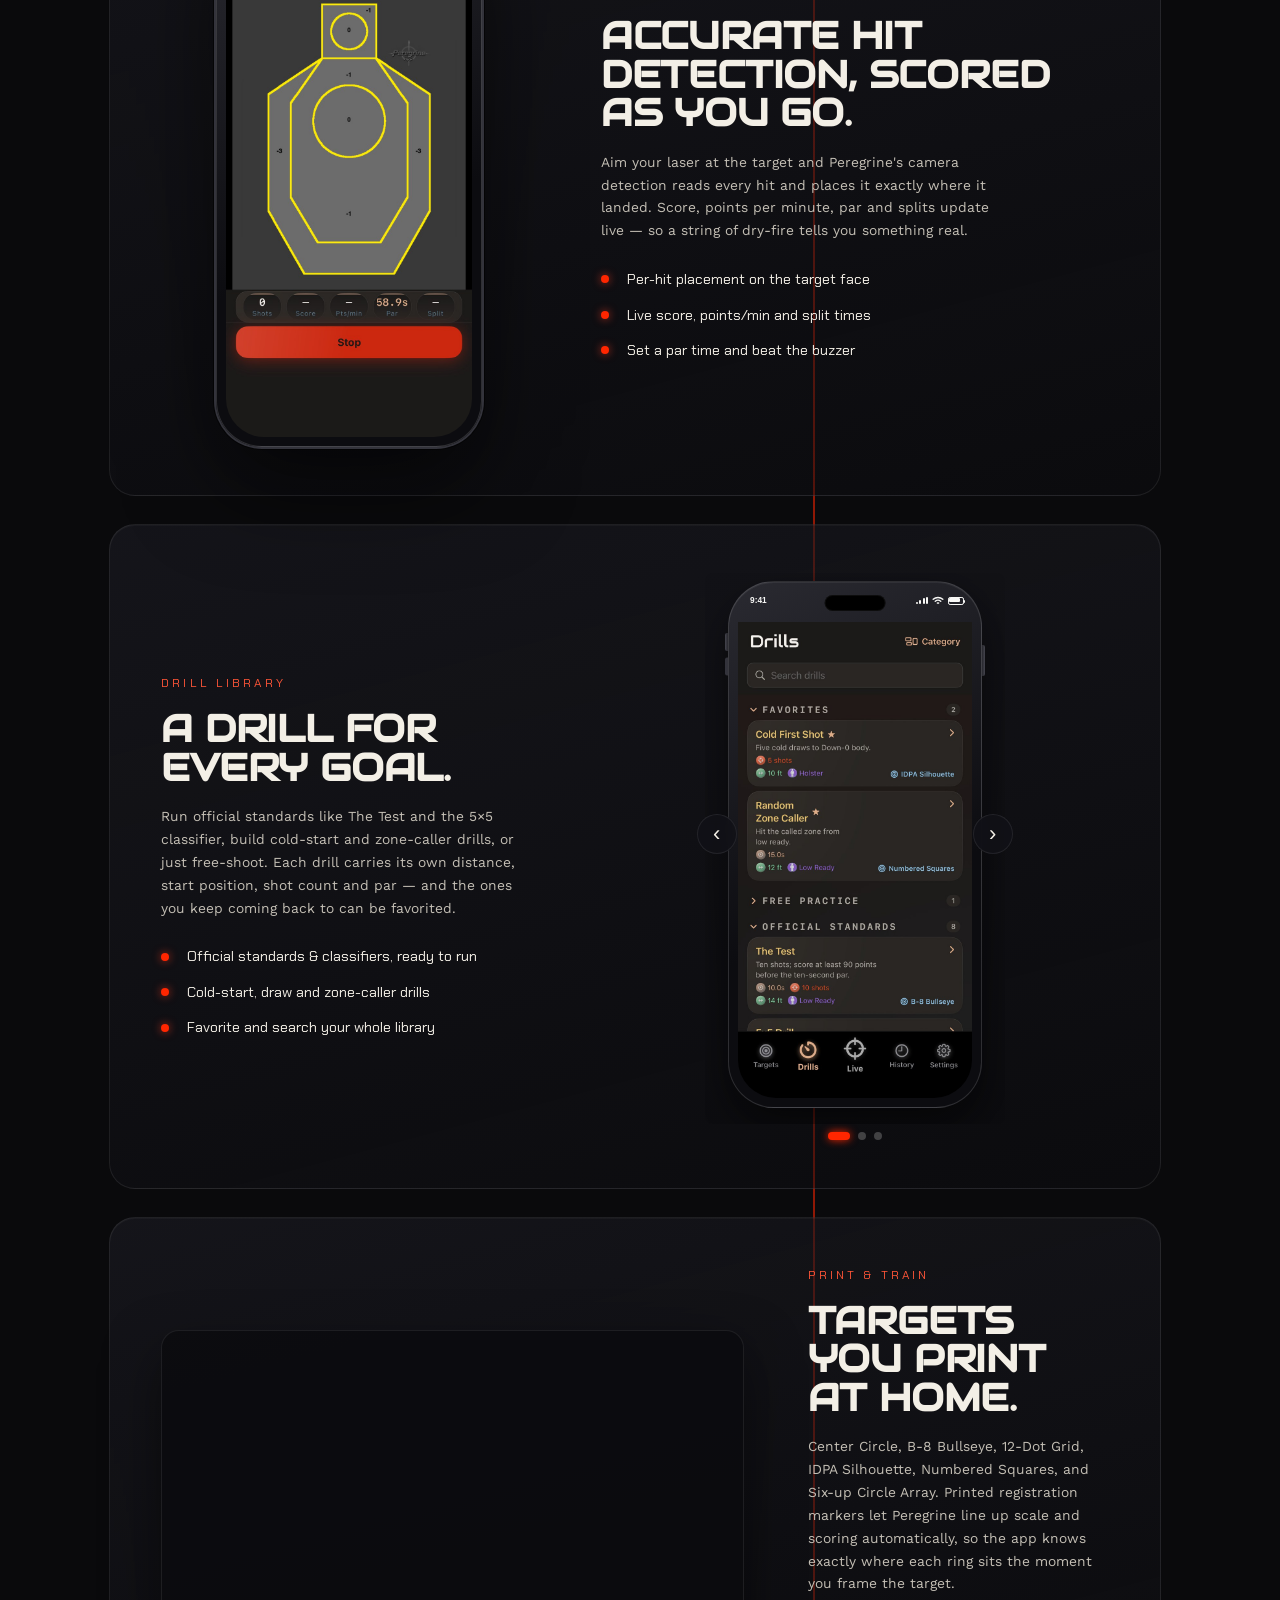
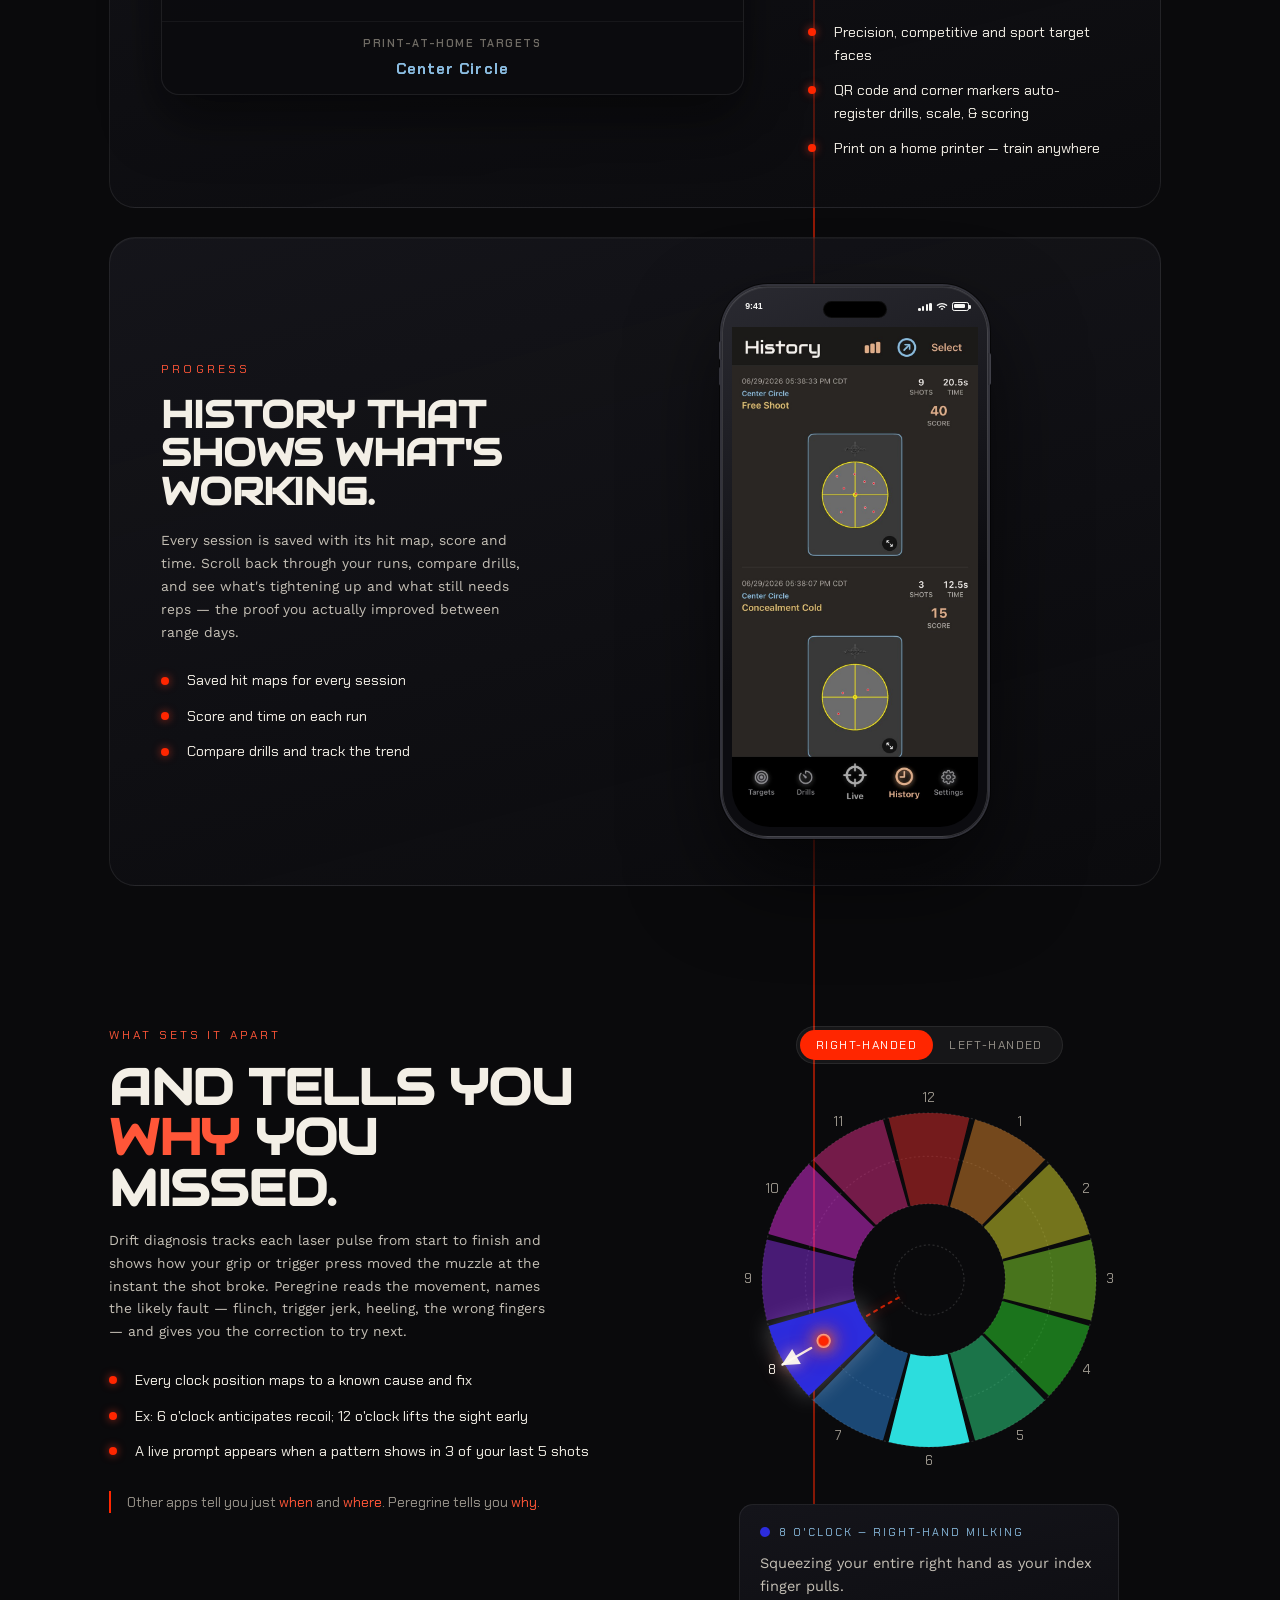
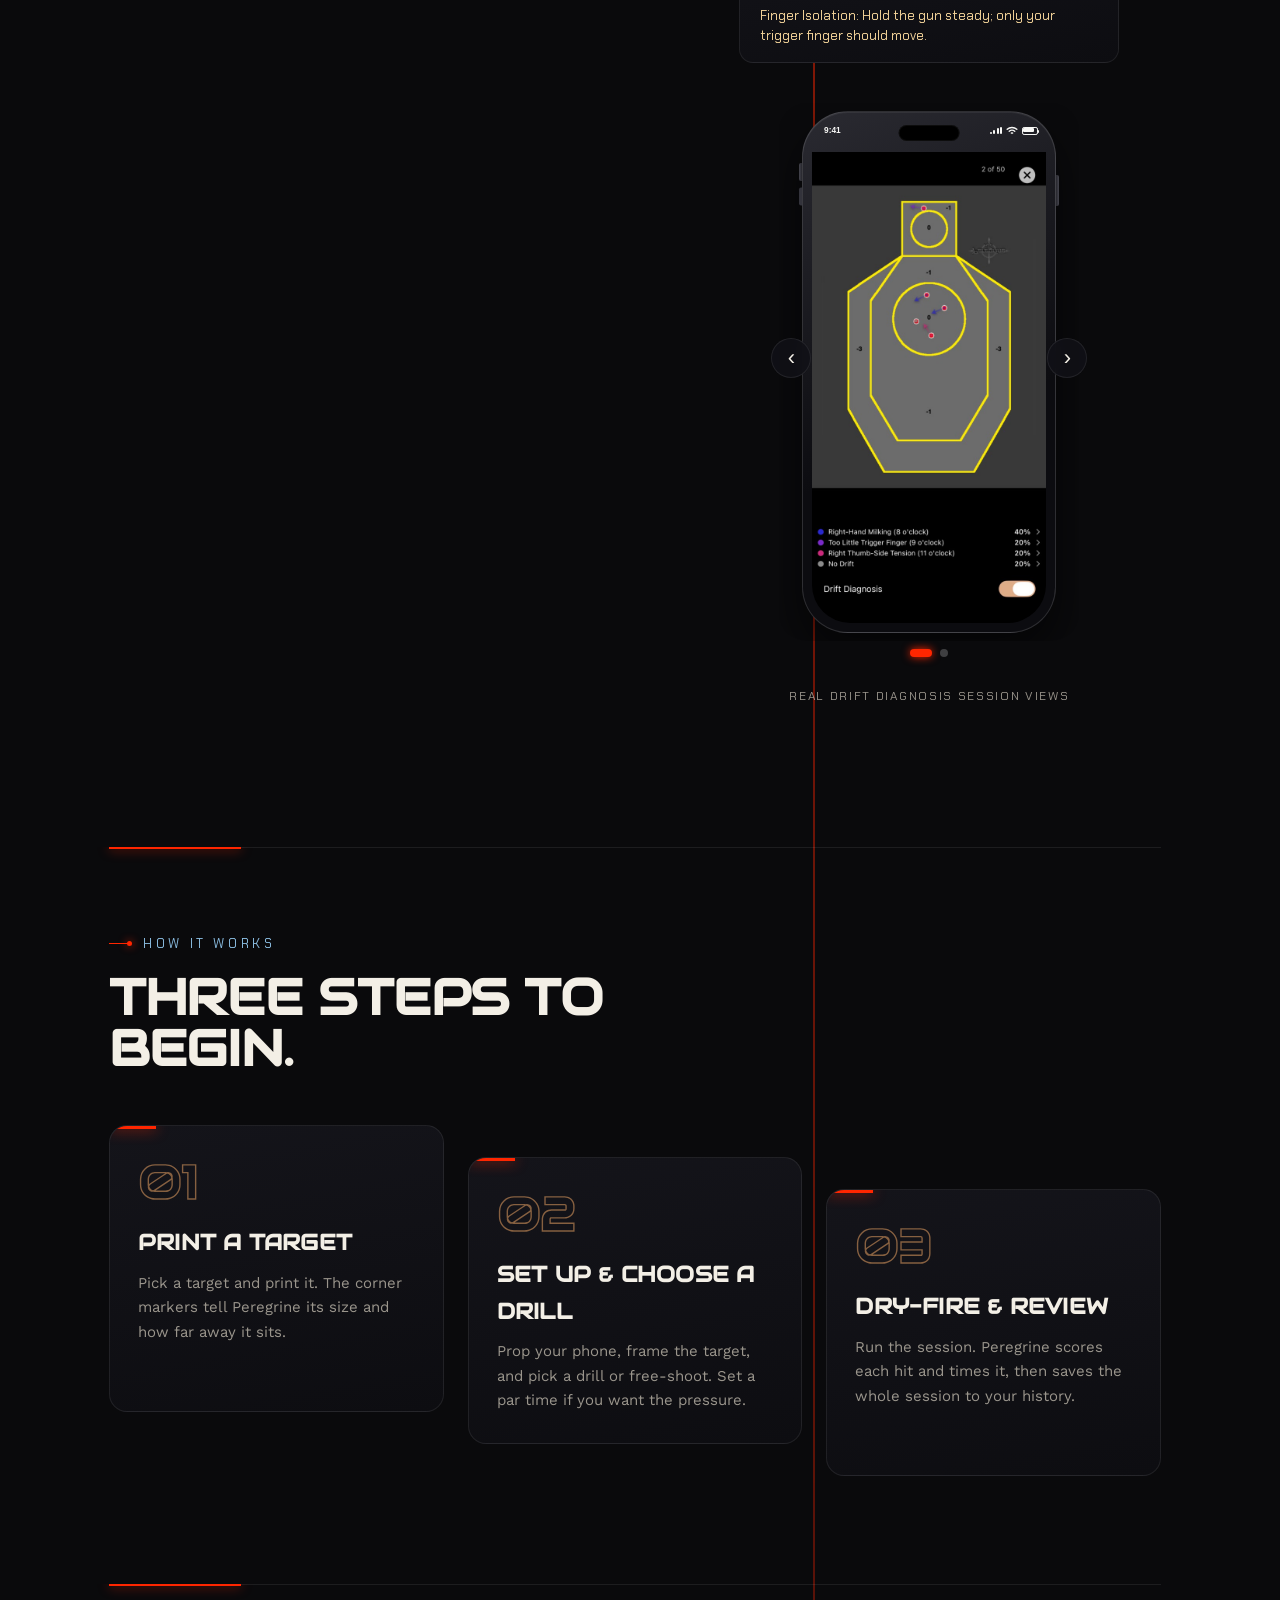
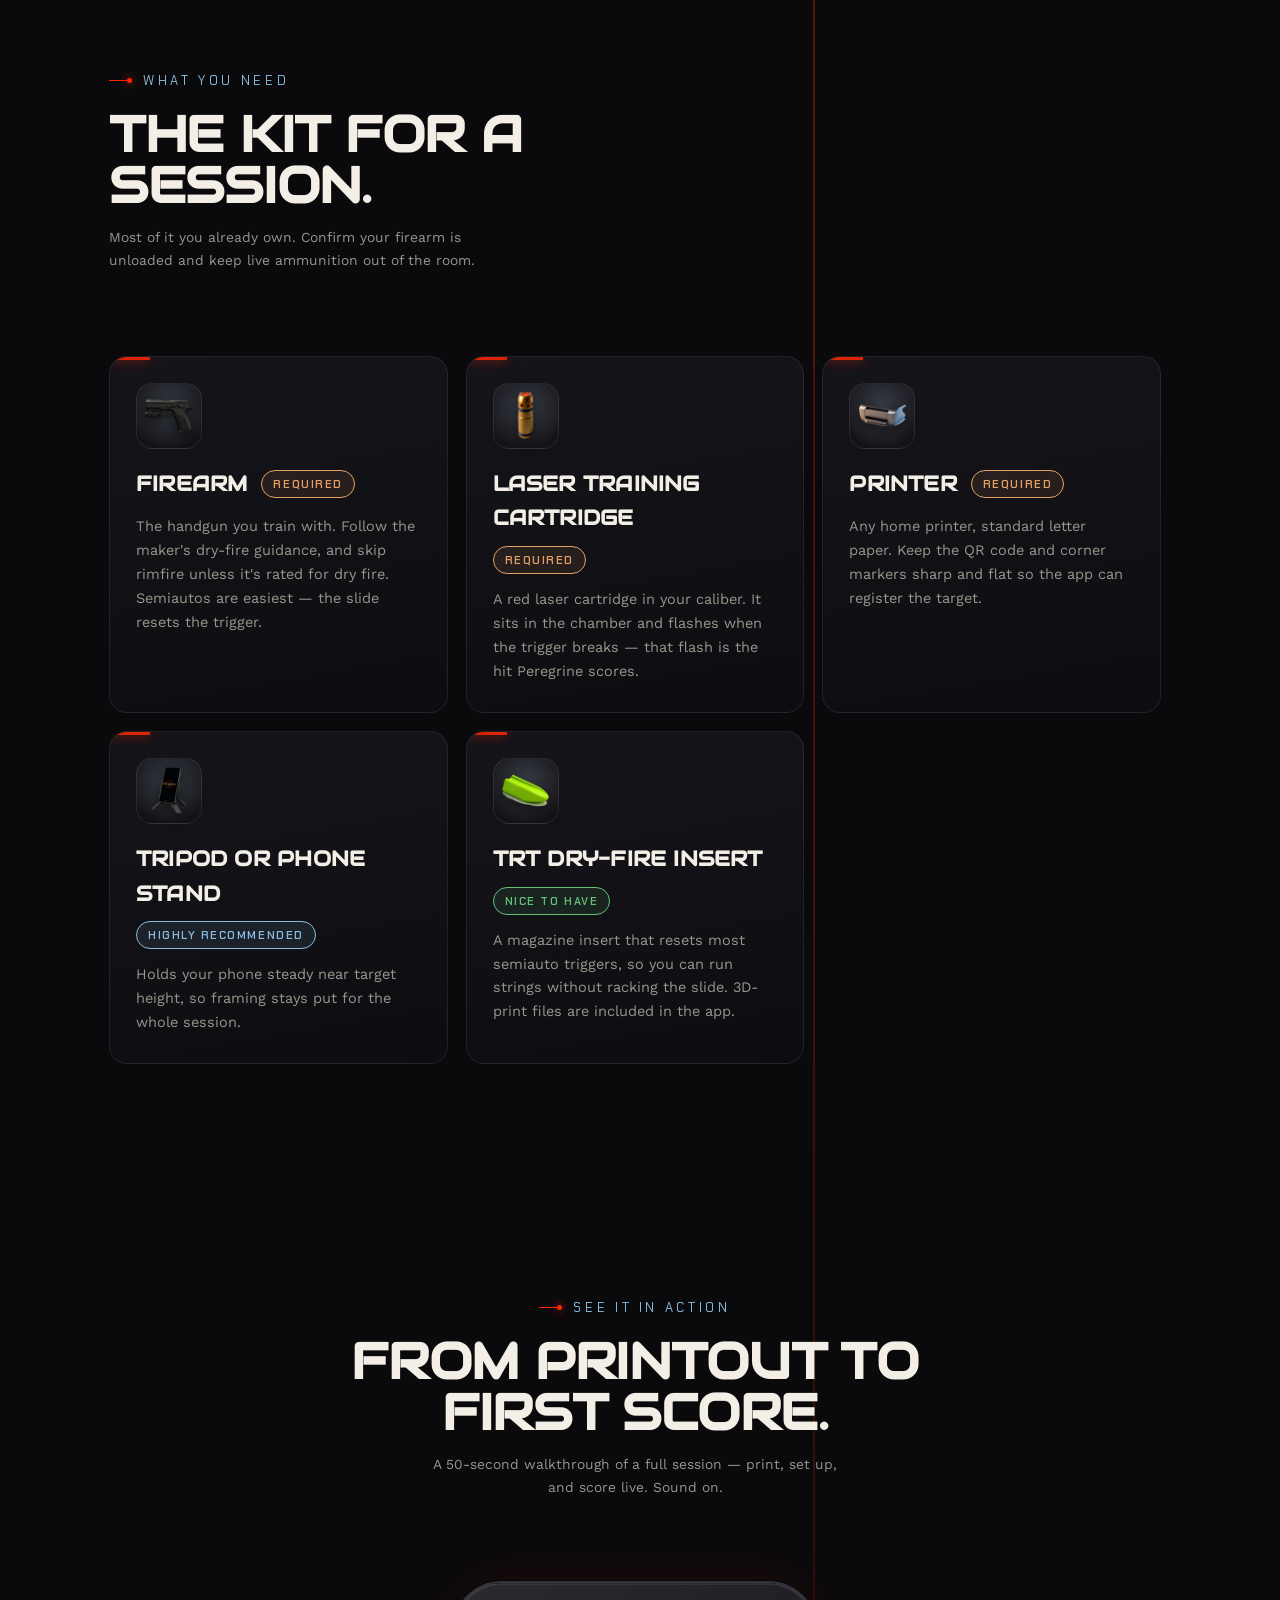
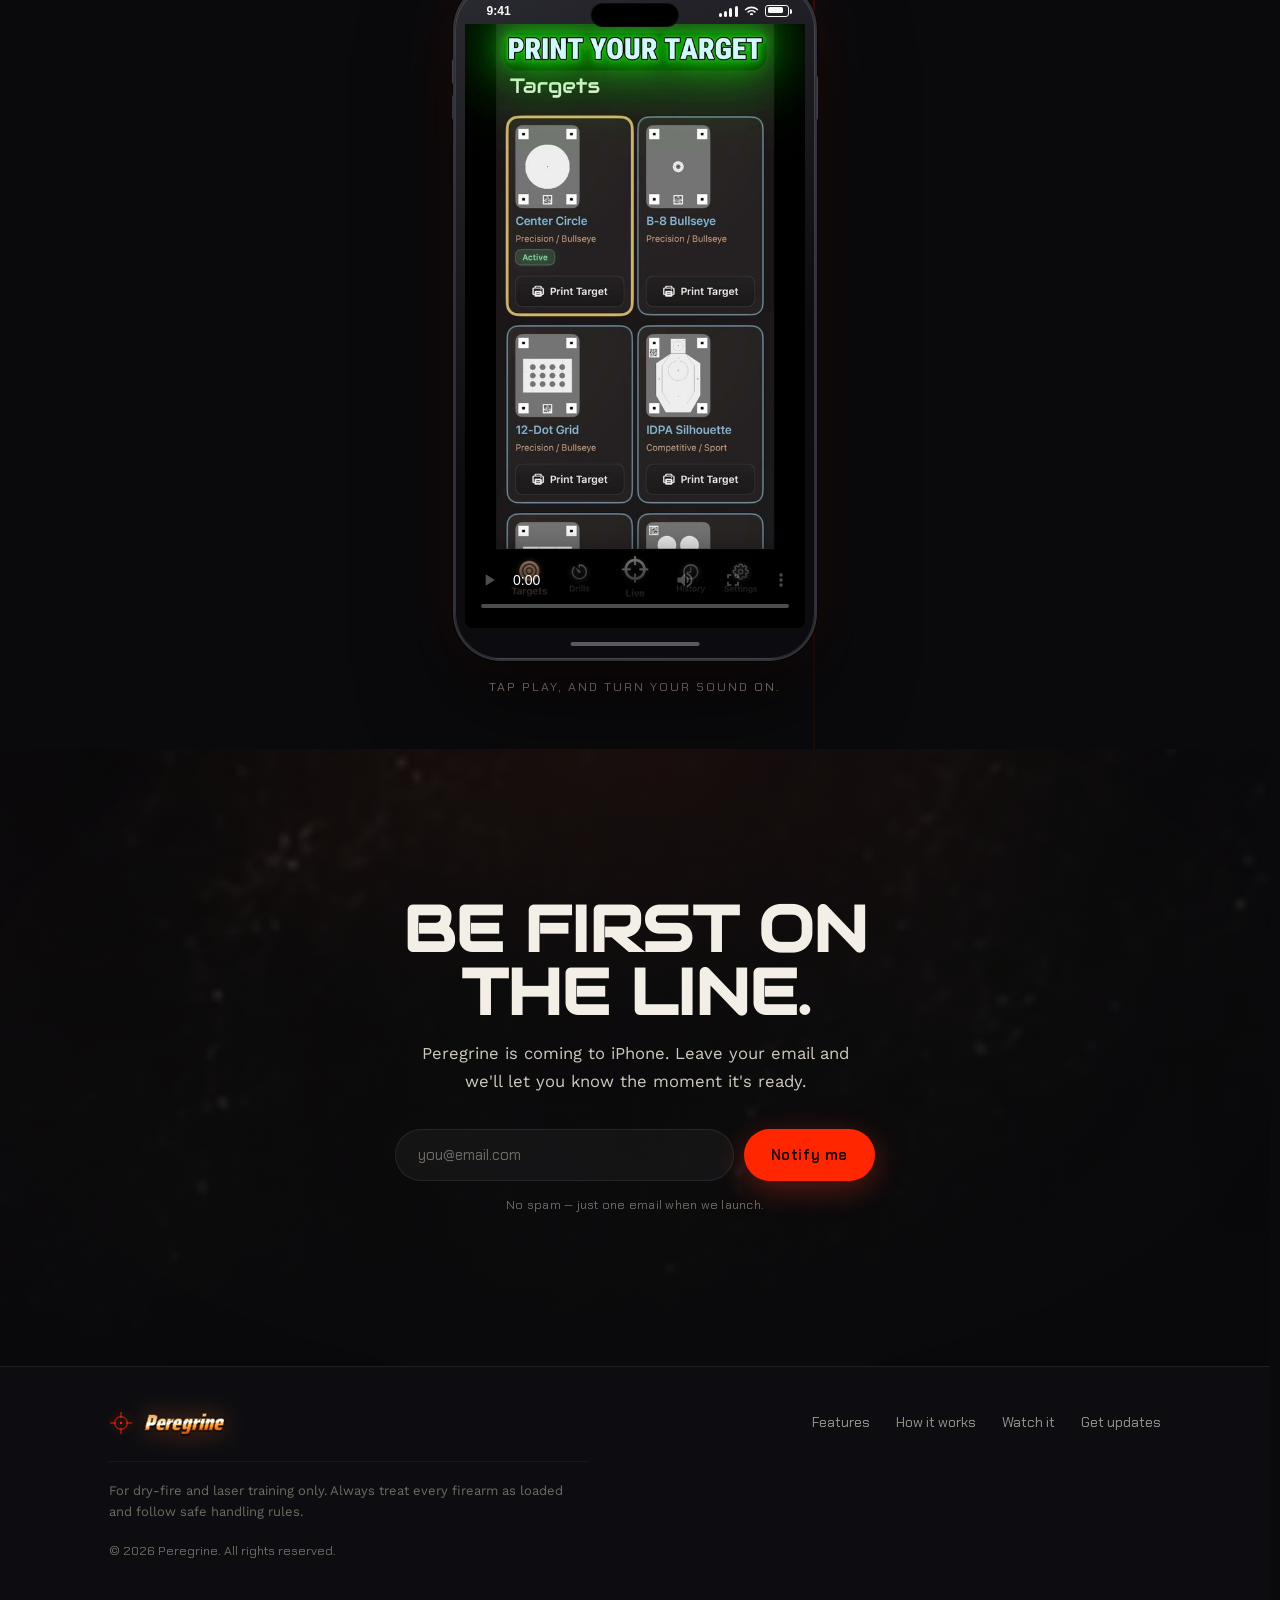
==== commit d2339339: "Stair-case hero title, lengthen laser tick, increase subhead size" ====
--- a/index.html
+++ b/index.html
@@ -28,7 +28,7 @@
   <link rel="preconnect" href="https://fonts.gstatic.com" crossorigin="">
   <link href="https://fonts.googleapis.com/css2?family=Saira+Condensed:wght@500;600;700;800;900&amp;family=Chakra+Petch:wght@400;500;600;700&amp;family=Archivo:wght@400;500;600&amp;display=swap" rel="stylesheet">
 
-  <link rel="stylesheet" href="styles.css?v=20260704-4">
+  <link rel="stylesheet" href="styles.css?v=20260705-2">
   
   
   
@@ -122,7 +122,13 @@
 
       <div class="hero__inner">
         <div class="hero__copy">
-          <h1 class="hero__title" style="color: var(--recon); display: inline-flex; align-items: center; gap: 16px;"><span class="tick" aria-hidden="true" style="margin-top: -6px;"></span>Dry-Fire Laser Trainer</h1>
+          <h1 class="hero__title" style="color: var(--recon);">
+            <span class="hero__title-line" style="display:flex; align-items: center; gap: 16px;">
+              <span class="tick" aria-hidden="true"></span>Dry-Fire
+            </span>
+            <span class="hero__title-line" style="display:block; margin-left: 1em;">Laser</span>
+            <span class="hero__title-line" style="display:block; margin-left: 2em;">Trainer</span>
+          </h1>
           <p class="hero__lede">
             Turn dry-fire reps into measured training with scored, timed drills and <span class="hero__title-accent">accurate</span> hit detection — right on your iPhone.
           </p>
--- a/styles.css
+++ b/styles.css
@@ -432,14 +432,17 @@
   text-transform: uppercase;
   margin: 0 0 24px;
 }
+.hero__title .tick {
+  width: 54px;
+}
 .hero__title-accent {
   background: linear-gradient(180deg, var(--gold) 0%, var(--amber) 70%, var(--laser) 130%);
   -webkit-background-clip: text; background-clip: text; color: transparent;
 }
 .hero__lede {
-  font-size: clamp(18px, 1.8vw, 24px);
+  font-size: clamp(20px, 2.2vw, 26px);
   color: #cfcabf;
-  max-width: 46ch;
+  max-width: 48ch;
   margin: 0 0 32px;
 }
 
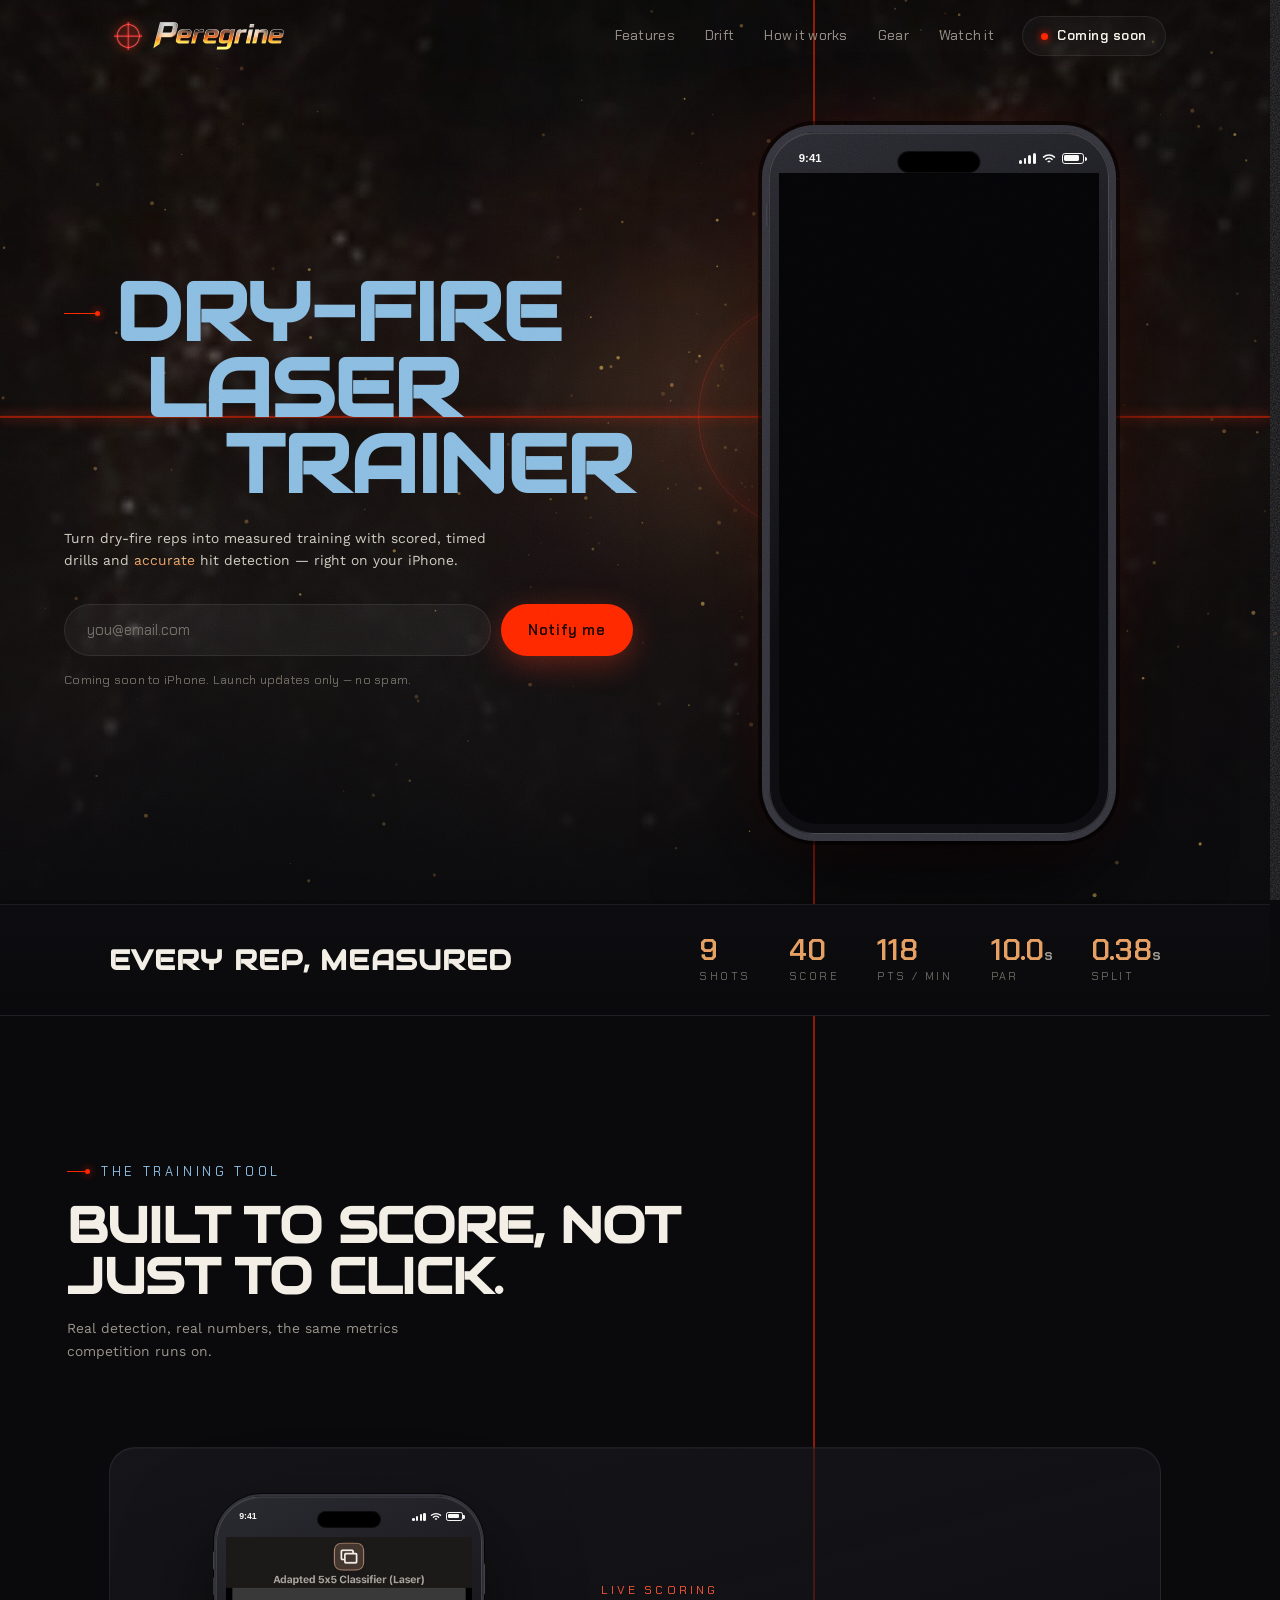
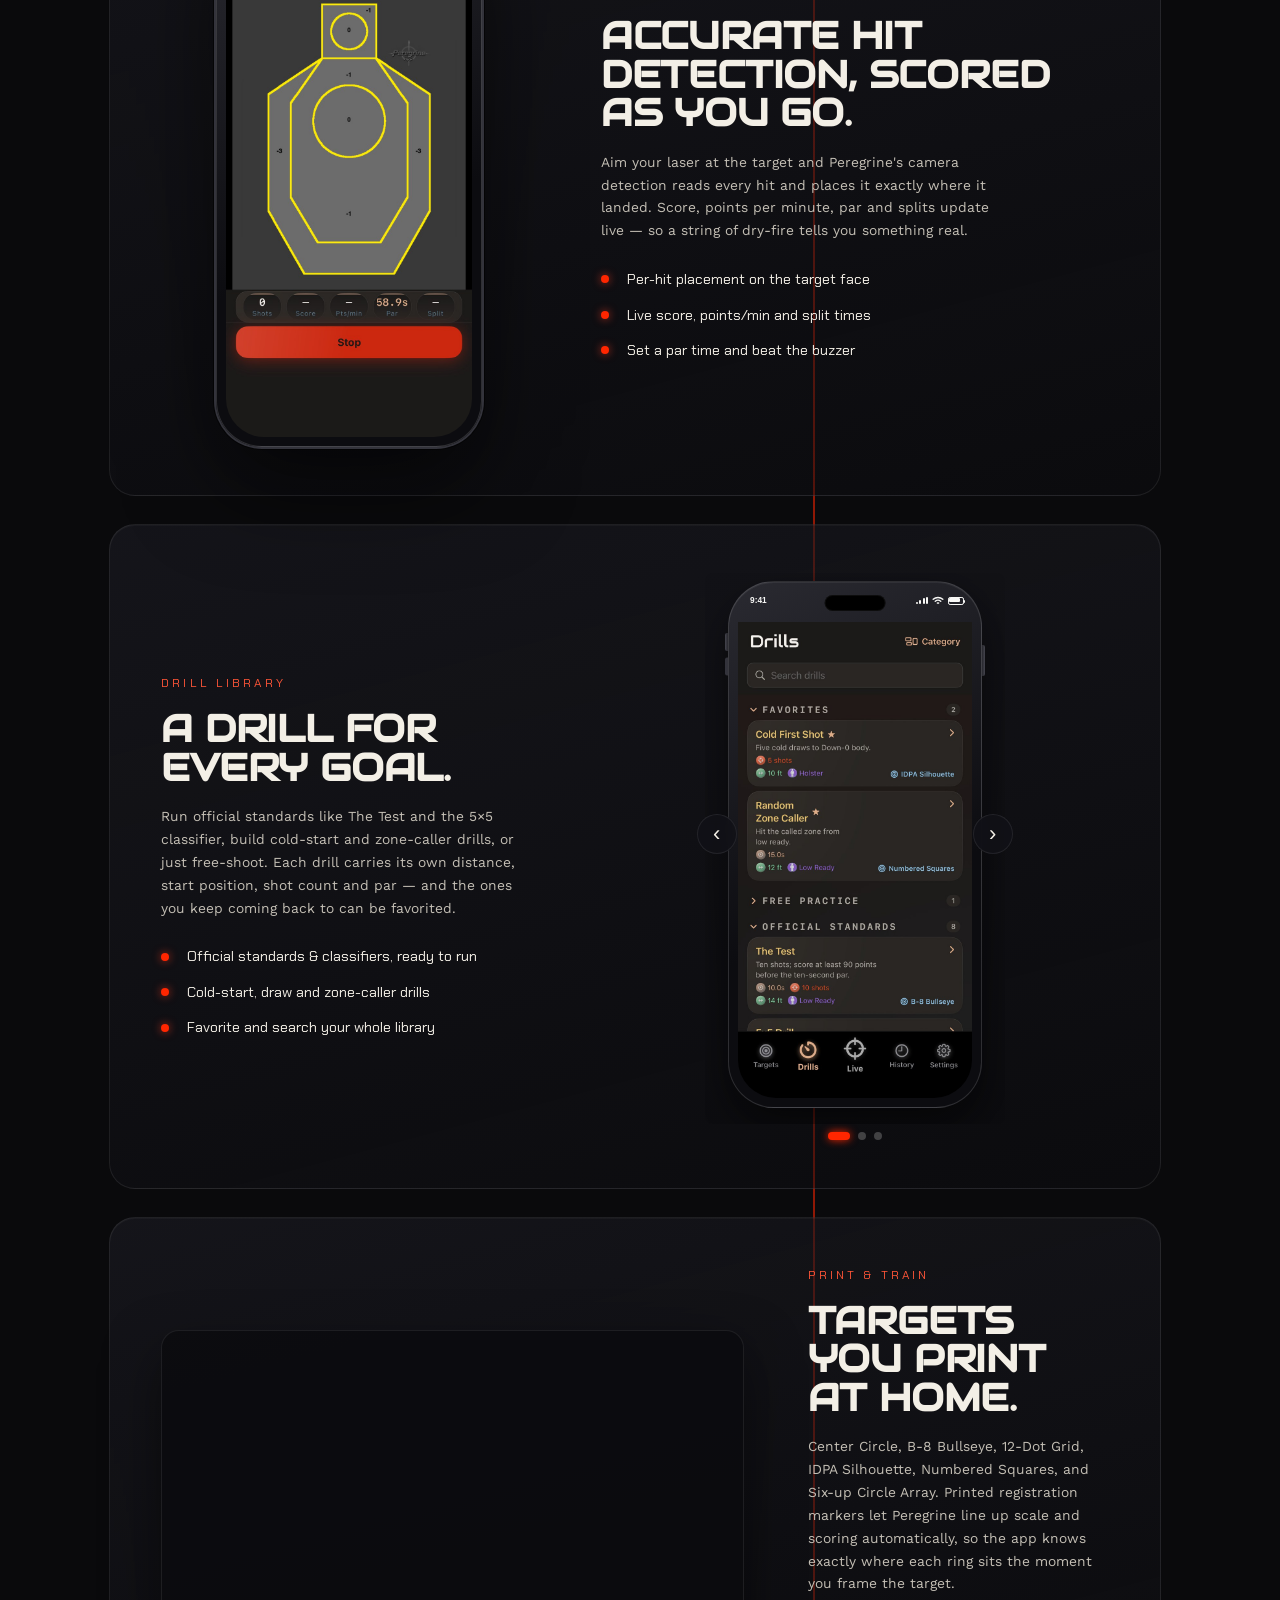
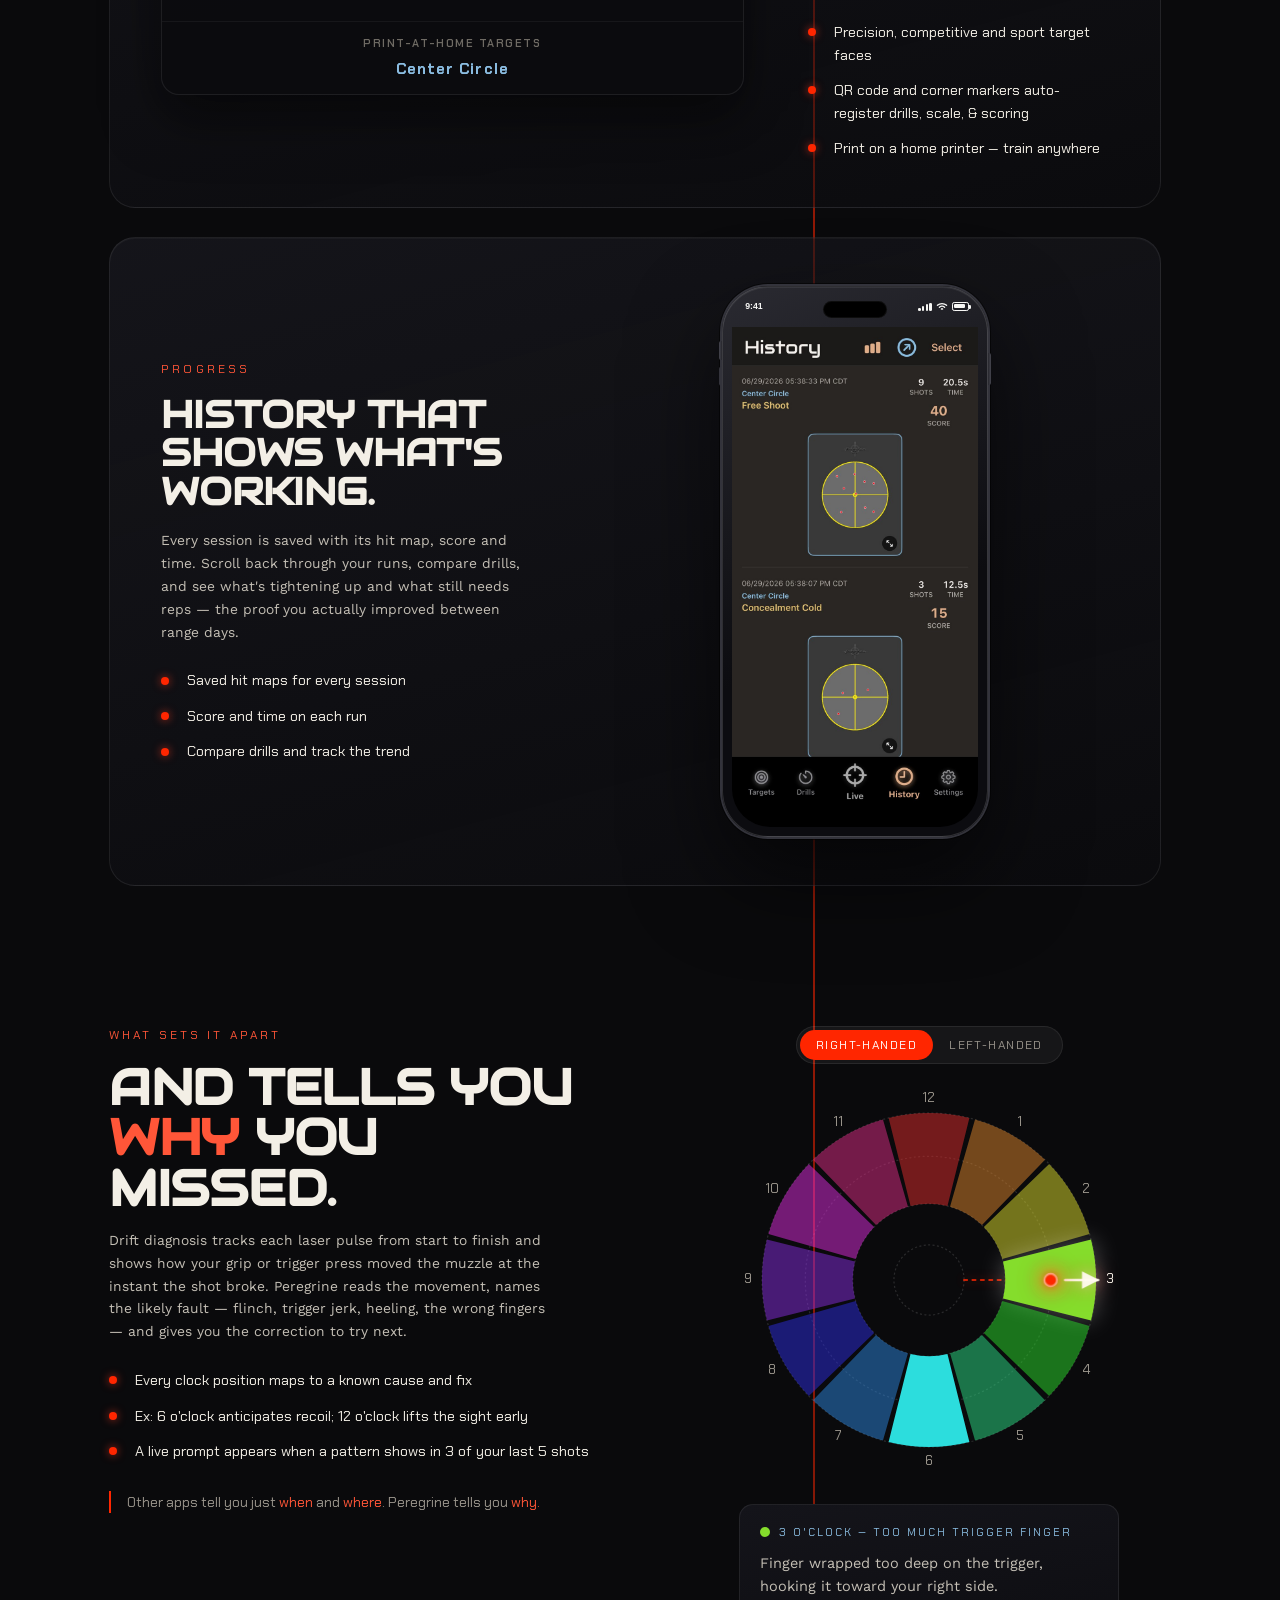
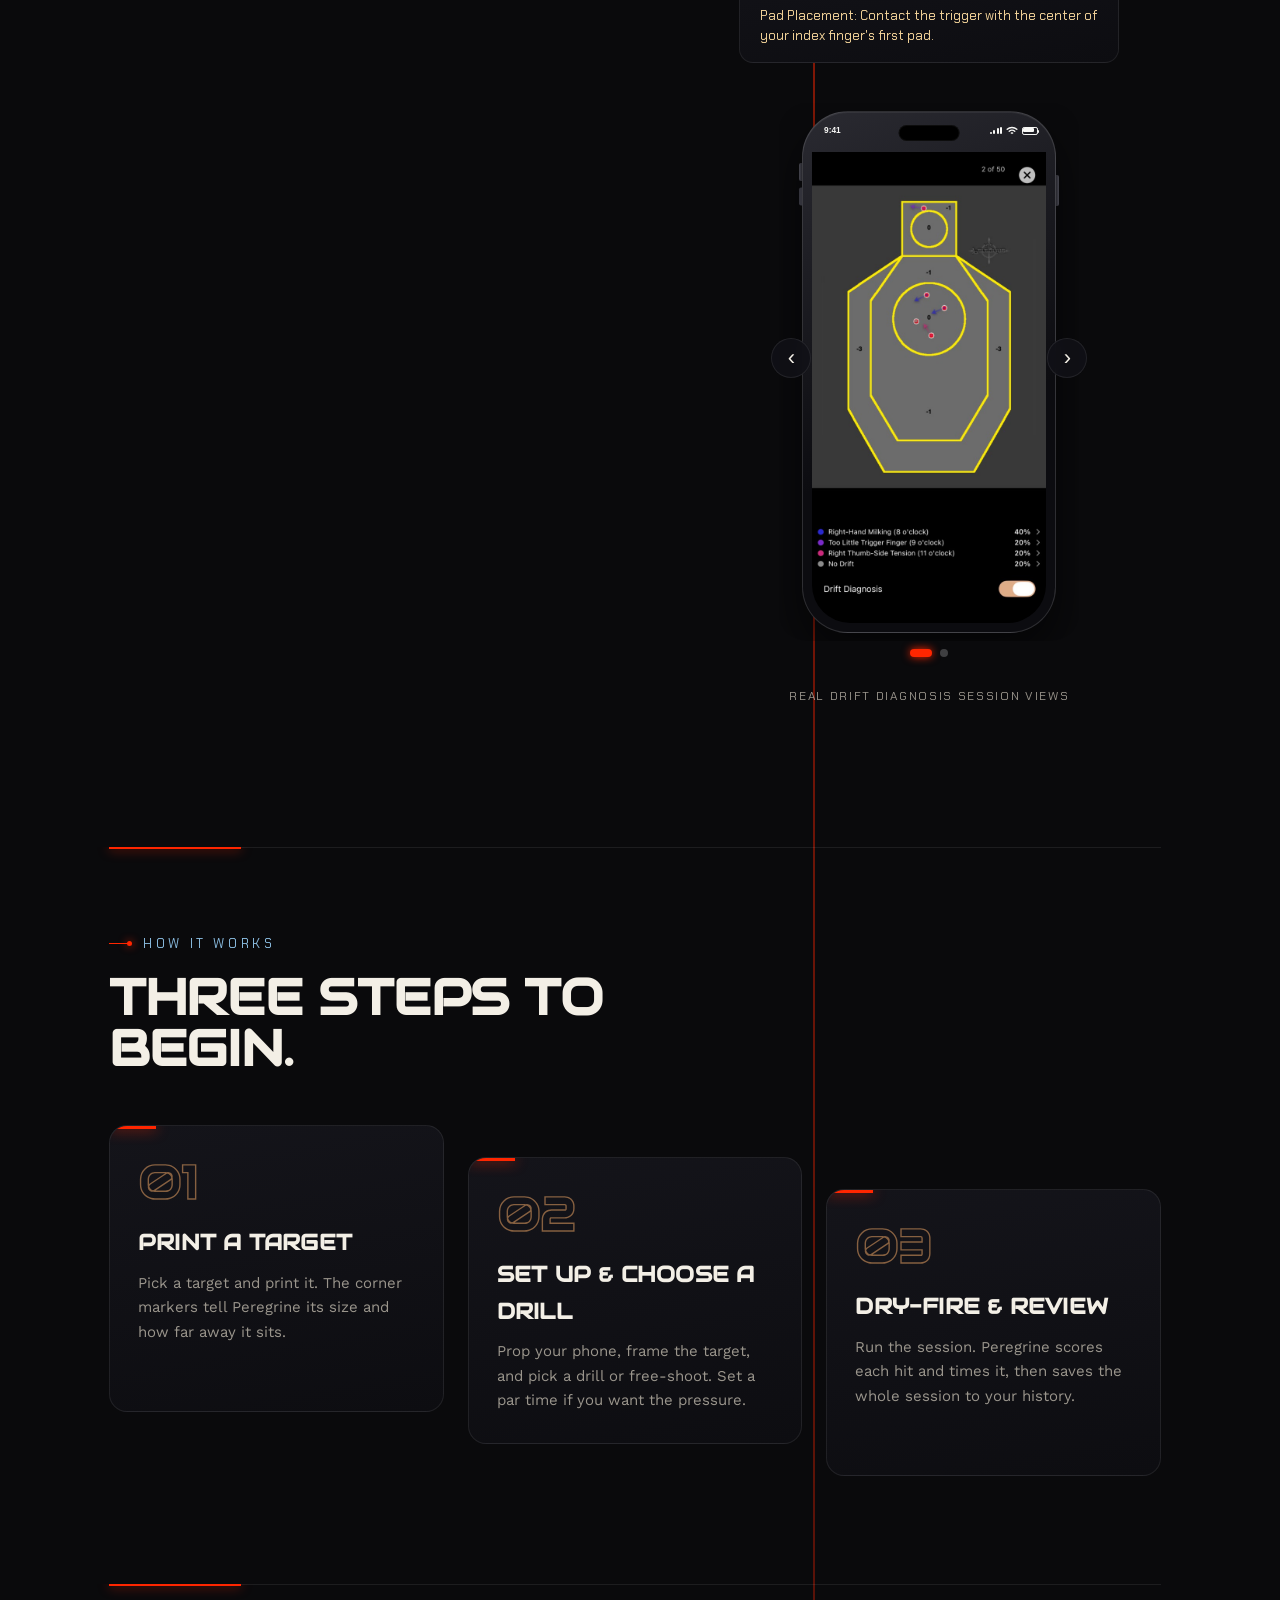
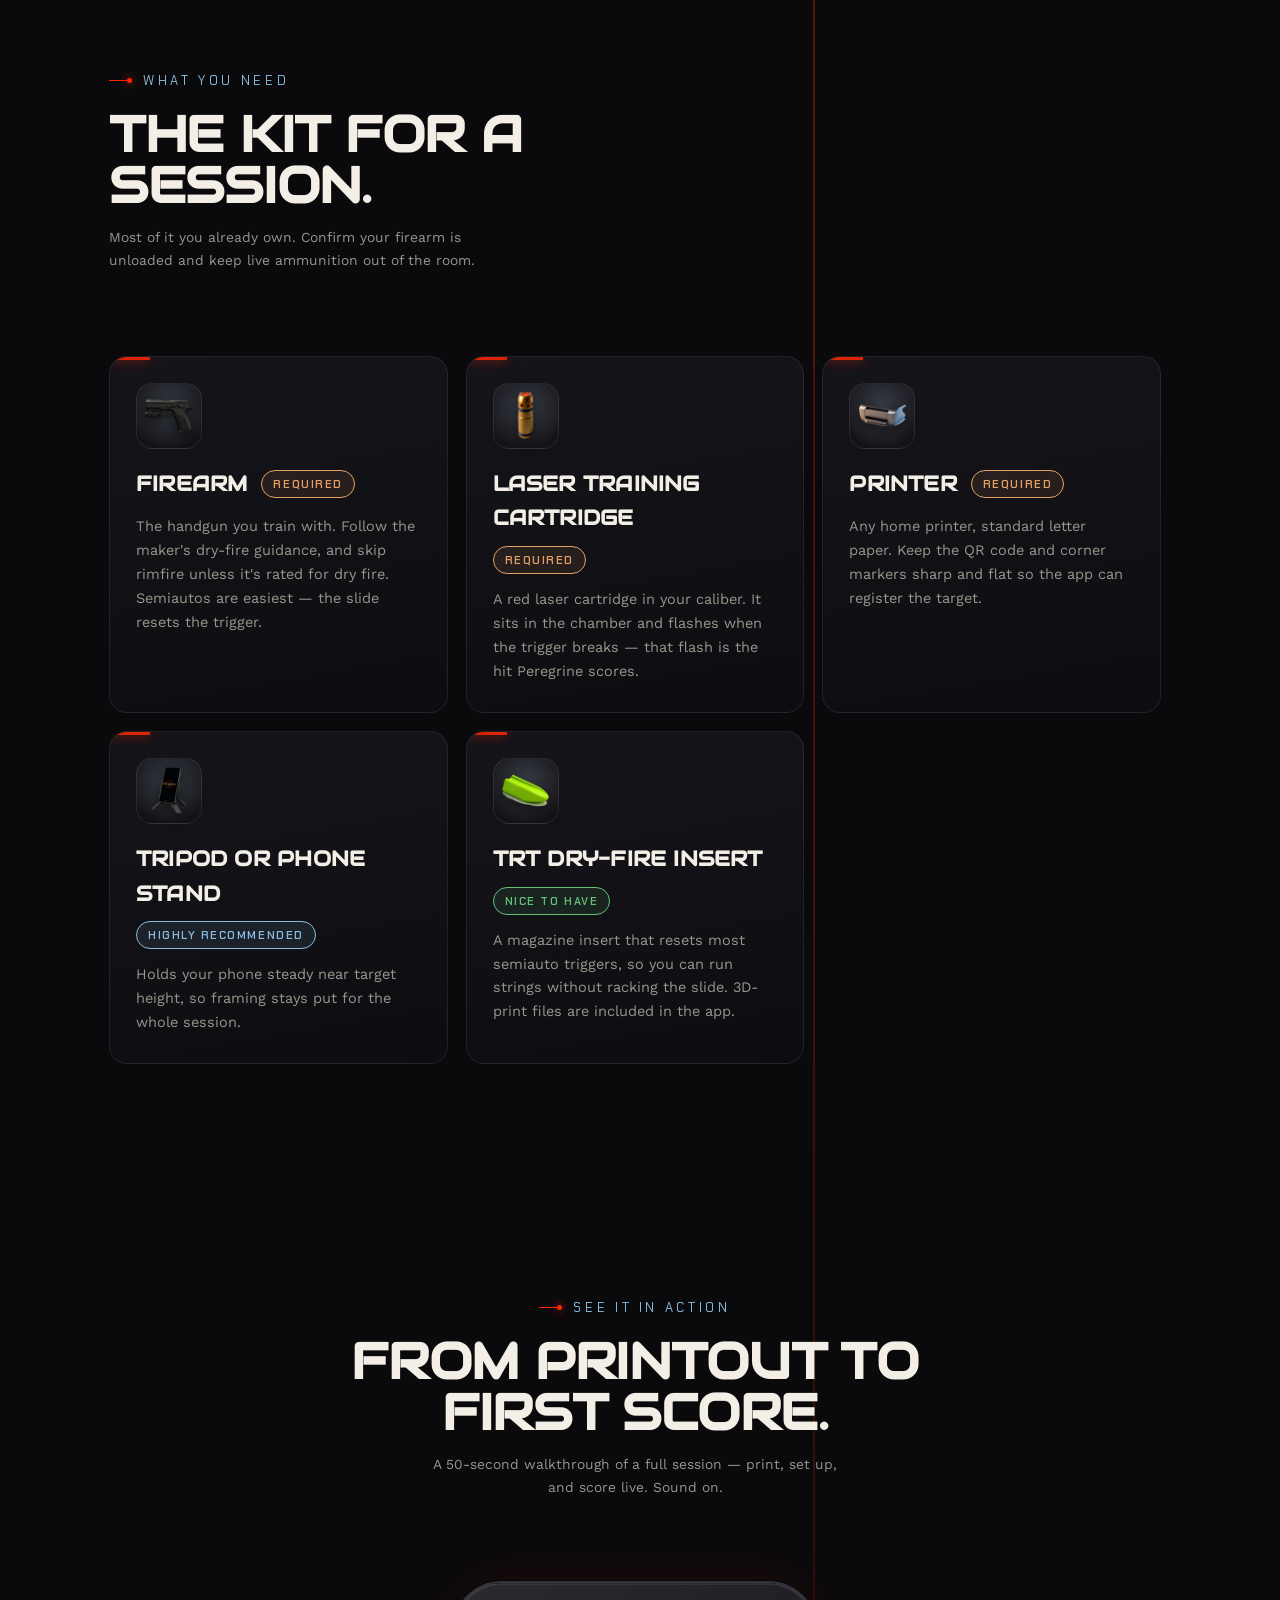
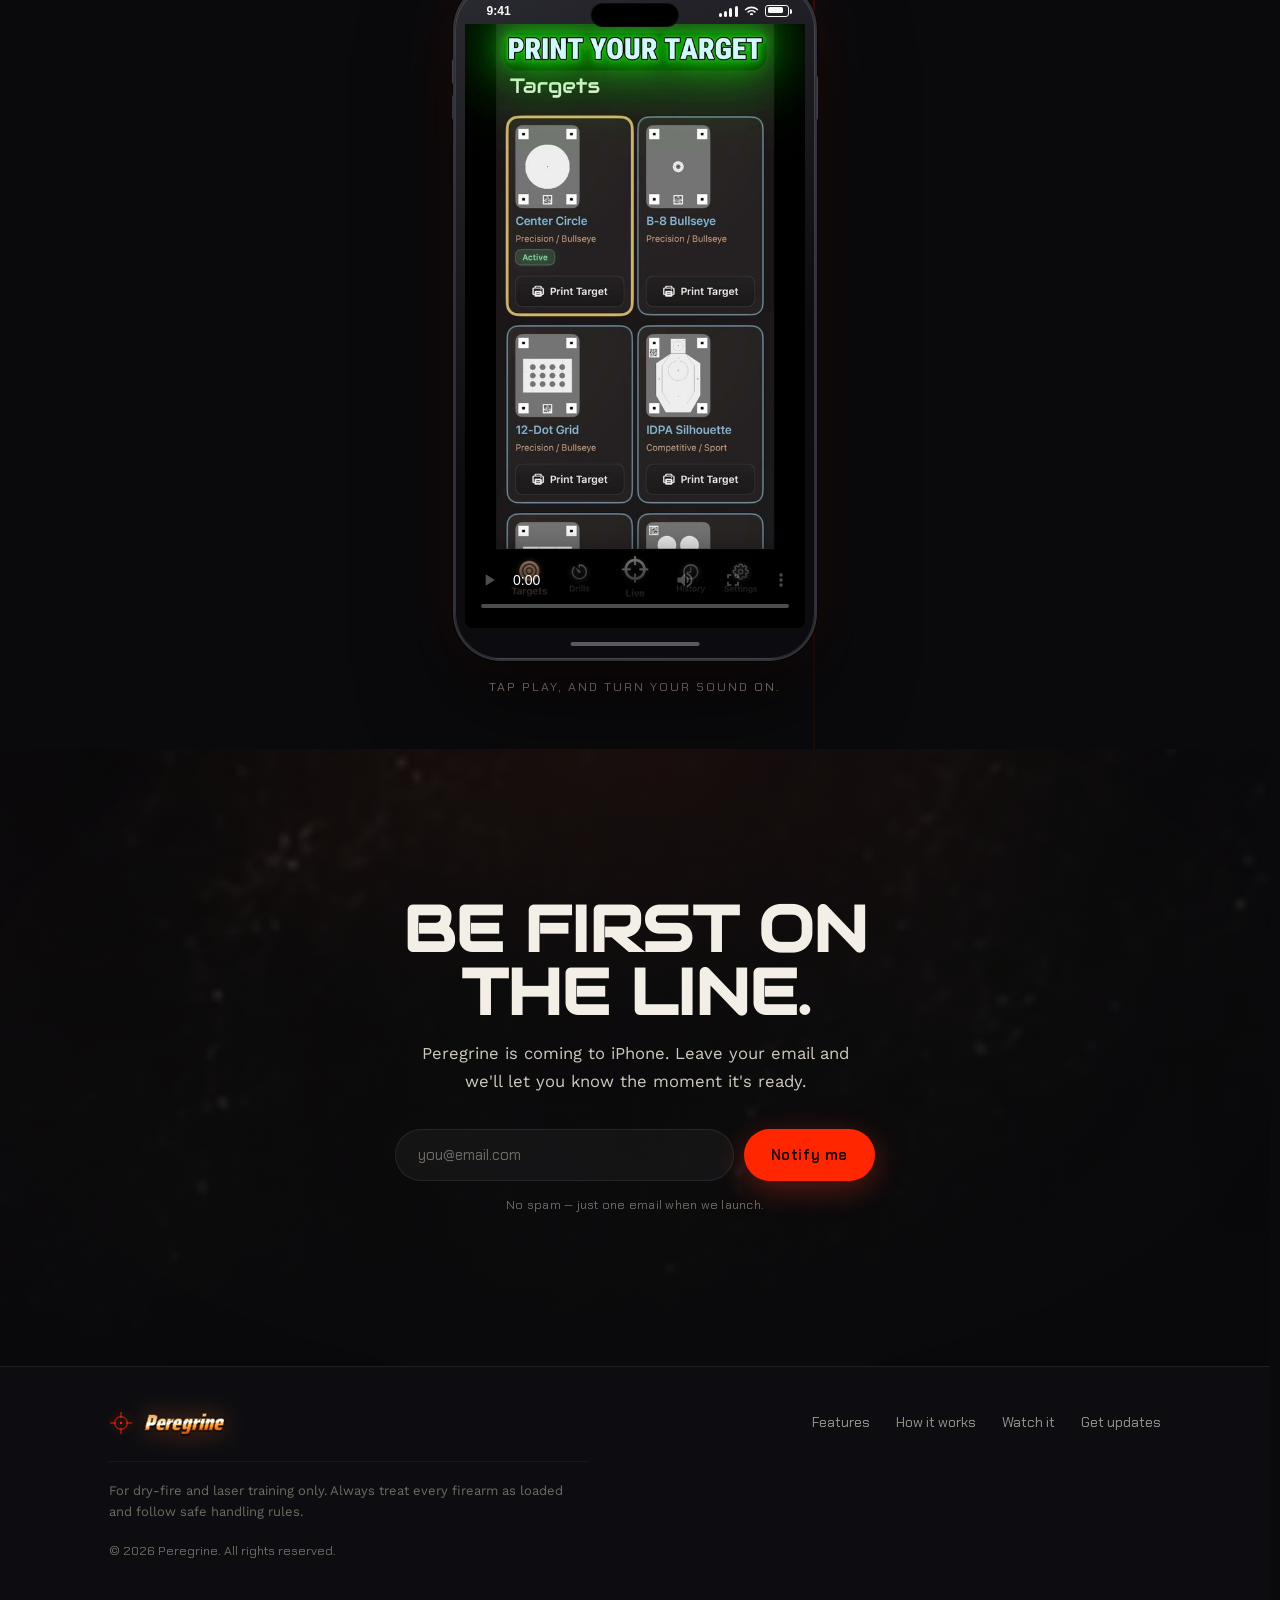
==== commit aac443f3: "Decrease tick width, increase subhead size, update cache buster" ====
--- a/index.html
+++ b/index.html
@@ -28,7 +28,7 @@
   <link rel="preconnect" href="https://fonts.gstatic.com" crossorigin="">
   <link href="https://fonts.googleapis.com/css2?family=Saira+Condensed:wght@500;600;700;800;900&amp;family=Chakra+Petch:wght@400;500;600;700&amp;family=Archivo:wght@400;500;600&amp;display=swap" rel="stylesheet">
 
-  <link rel="stylesheet" href="styles.css?v=20260705-2">
+  <link rel="stylesheet" href="styles.css?v=20260705-3">
   
   
   
--- a/styles.css
+++ b/styles.css
@@ -433,14 +433,14 @@
   margin: 0 0 24px;
 }
 .hero__title .tick {
-  width: 54px;
+  width: 35px;
 }
 .hero__title-accent {
   background: linear-gradient(180deg, var(--gold) 0%, var(--amber) 70%, var(--laser) 130%);
   -webkit-background-clip: text; background-clip: text; color: transparent;
 }
 .hero__lede {
-  font-size: clamp(20px, 2.2vw, 26px);
+  font-size: clamp(24px, 2.5vw, 32px);
   color: #cfcabf;
   max-width: 48ch;
   margin: 0 0 32px;
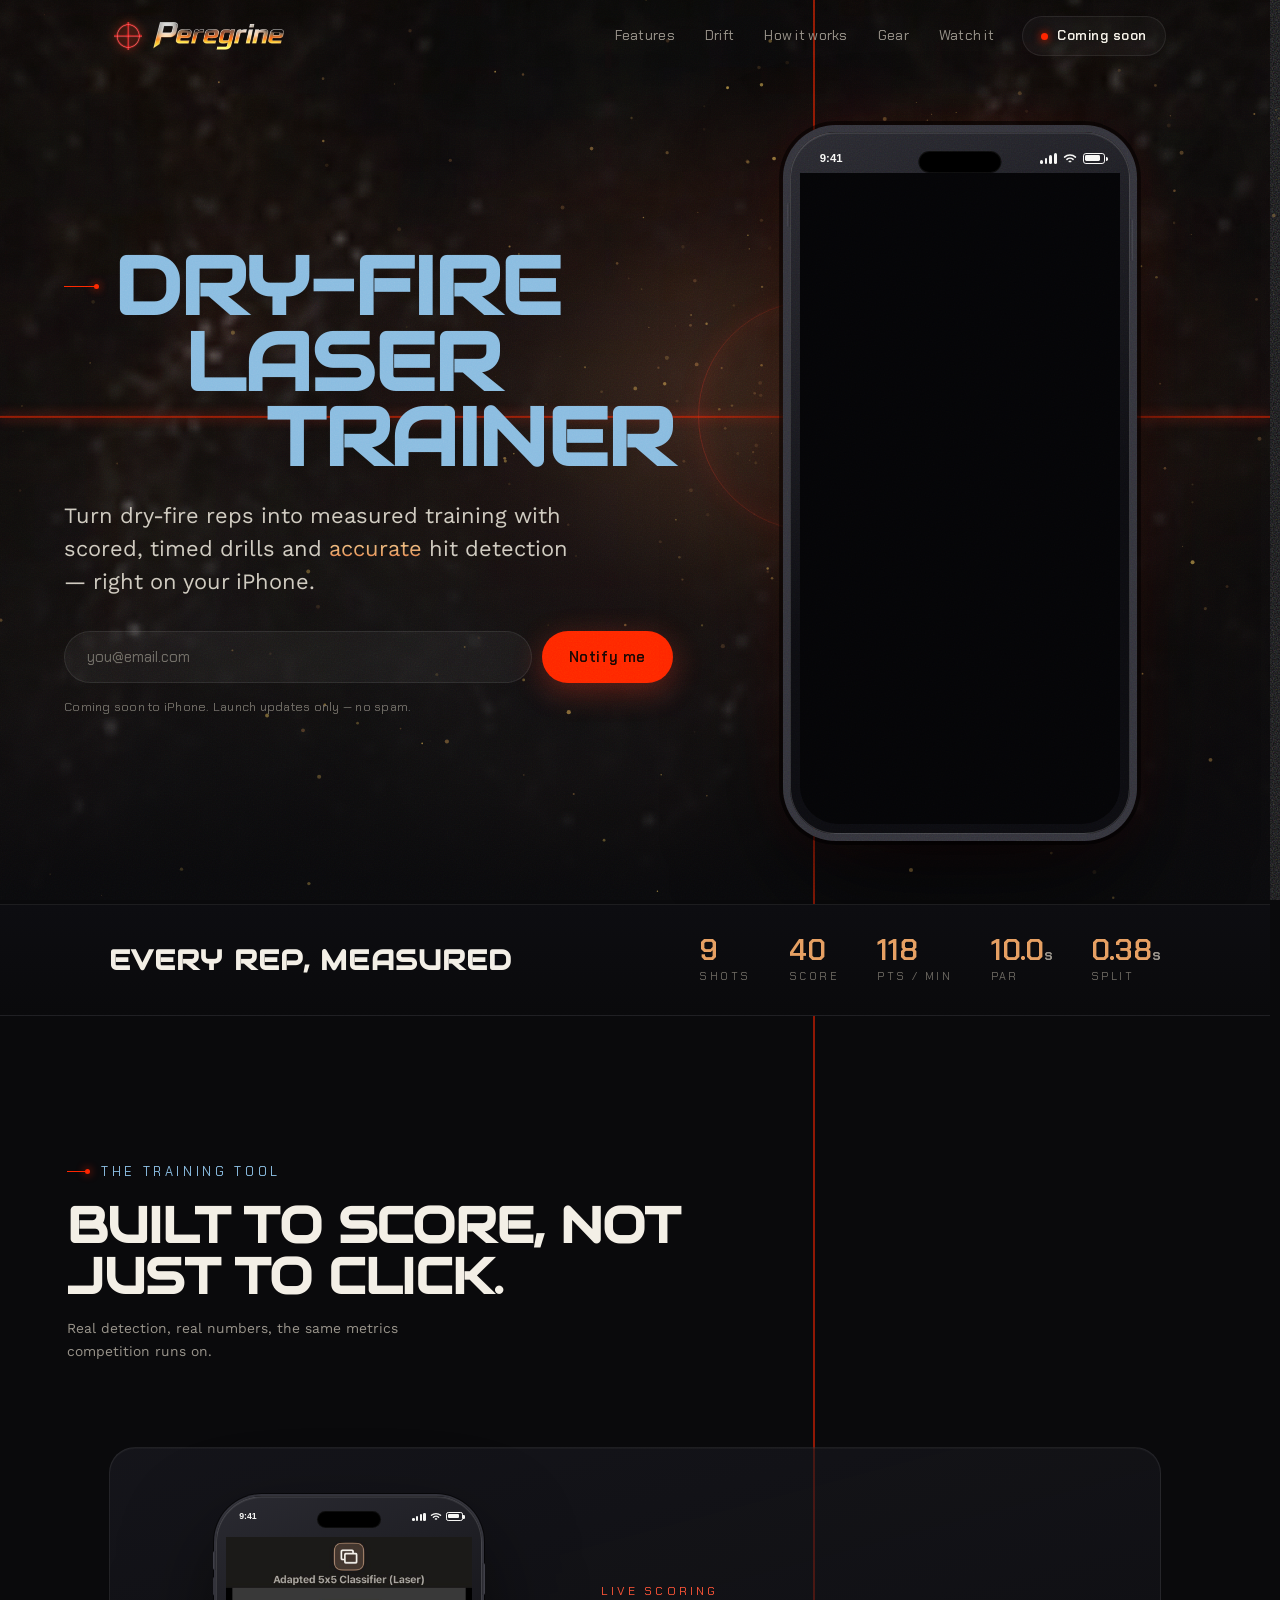
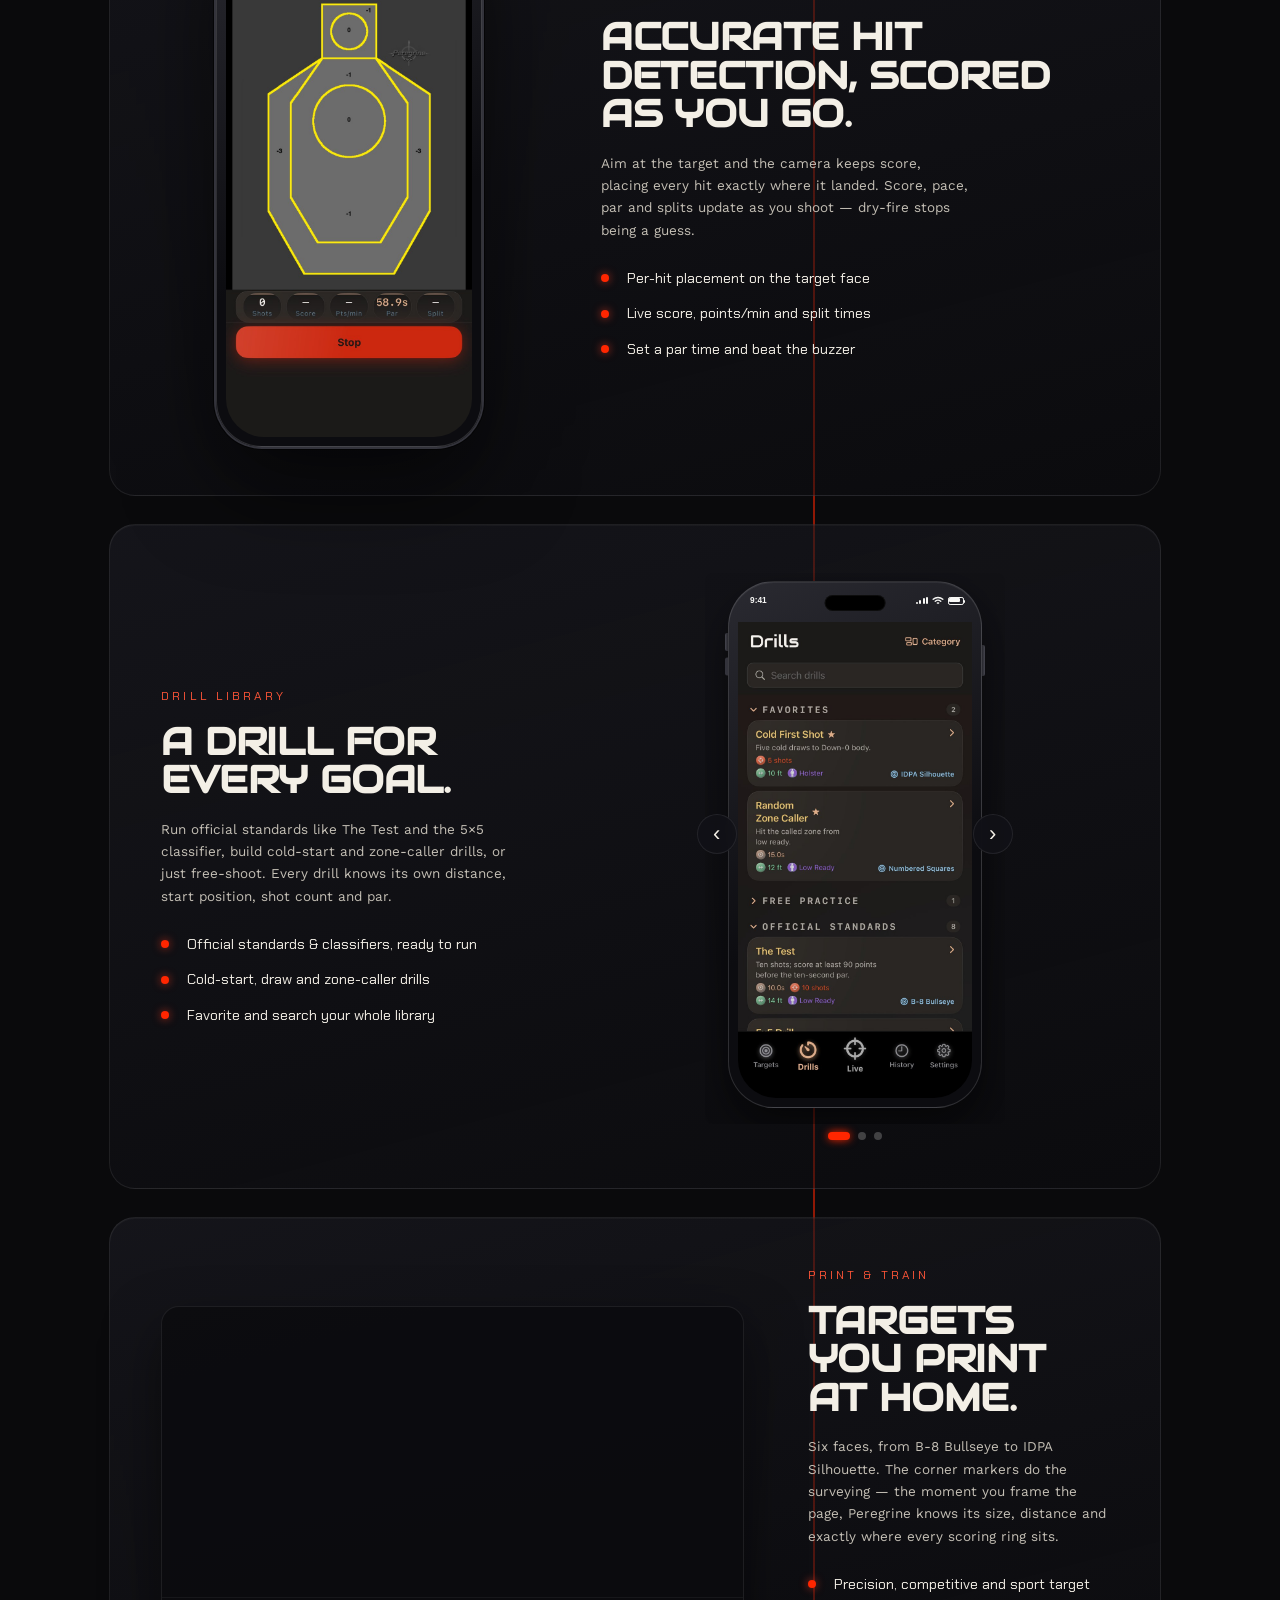
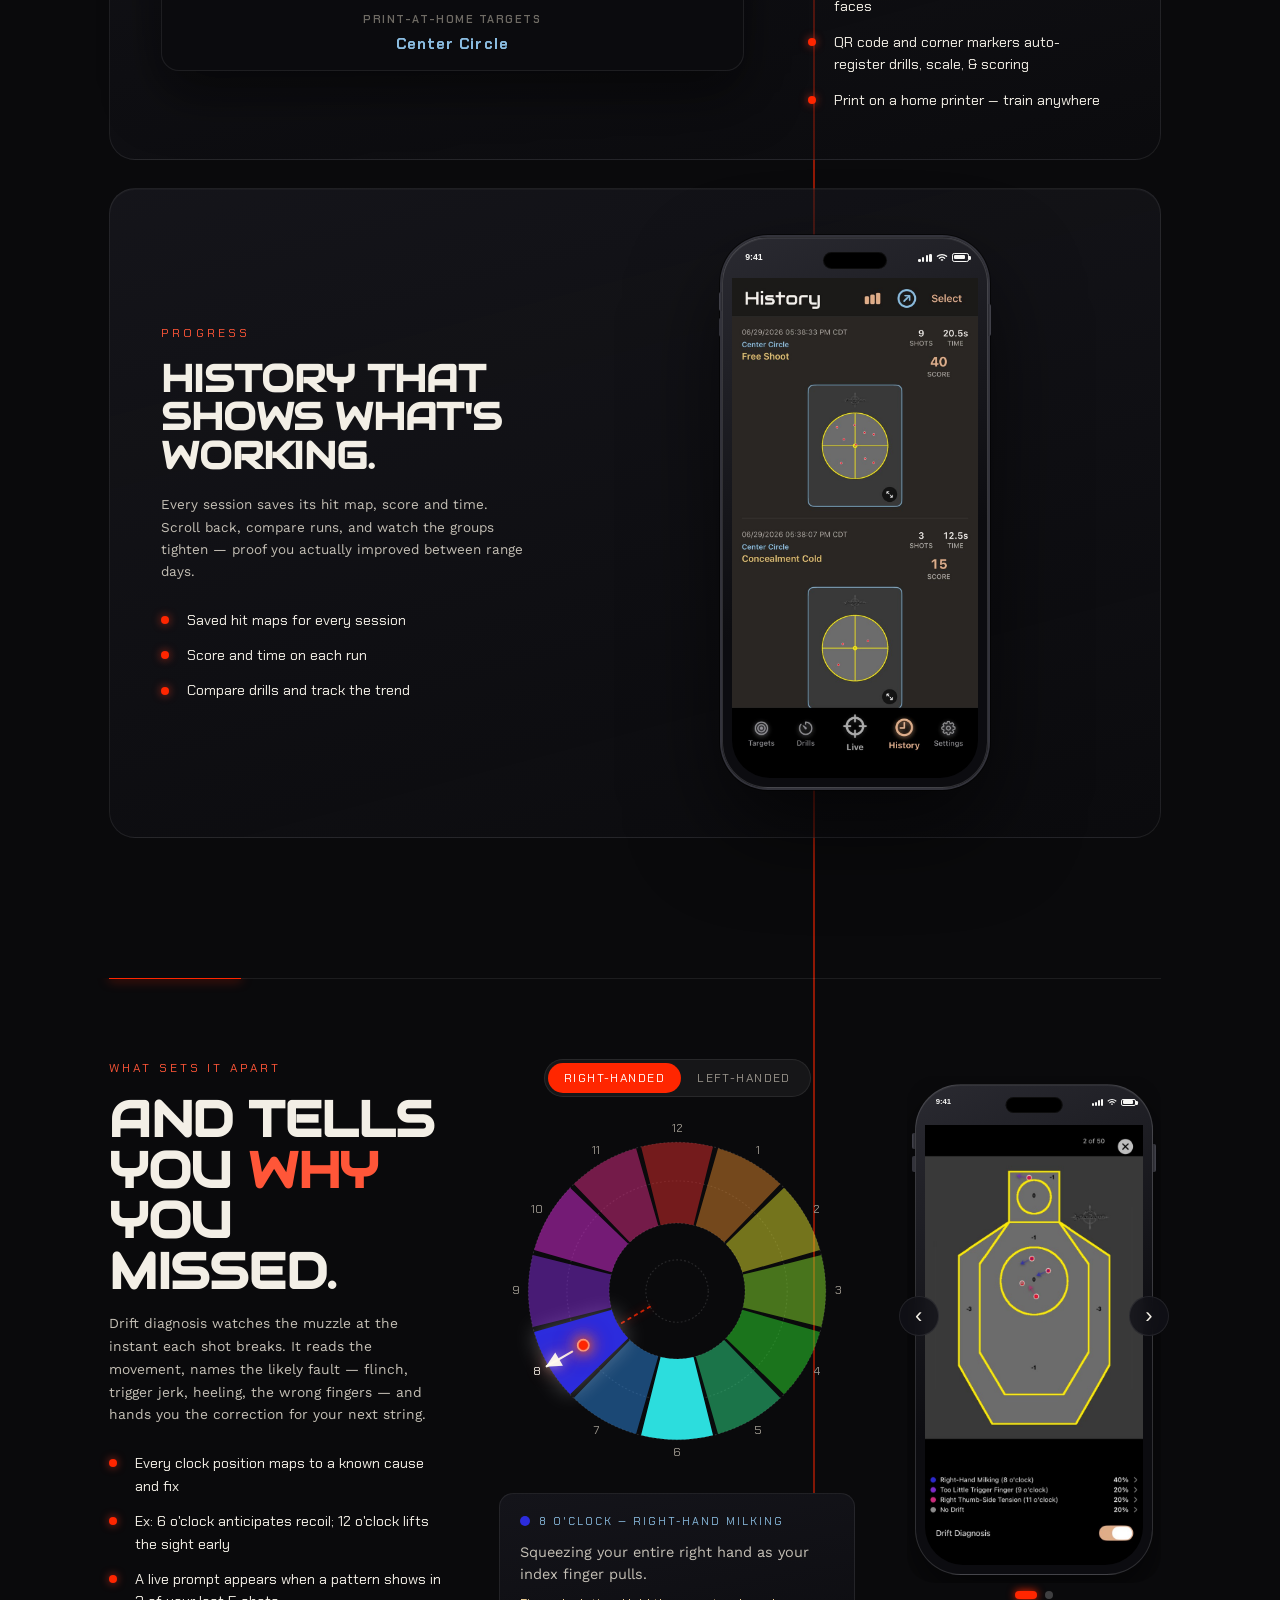
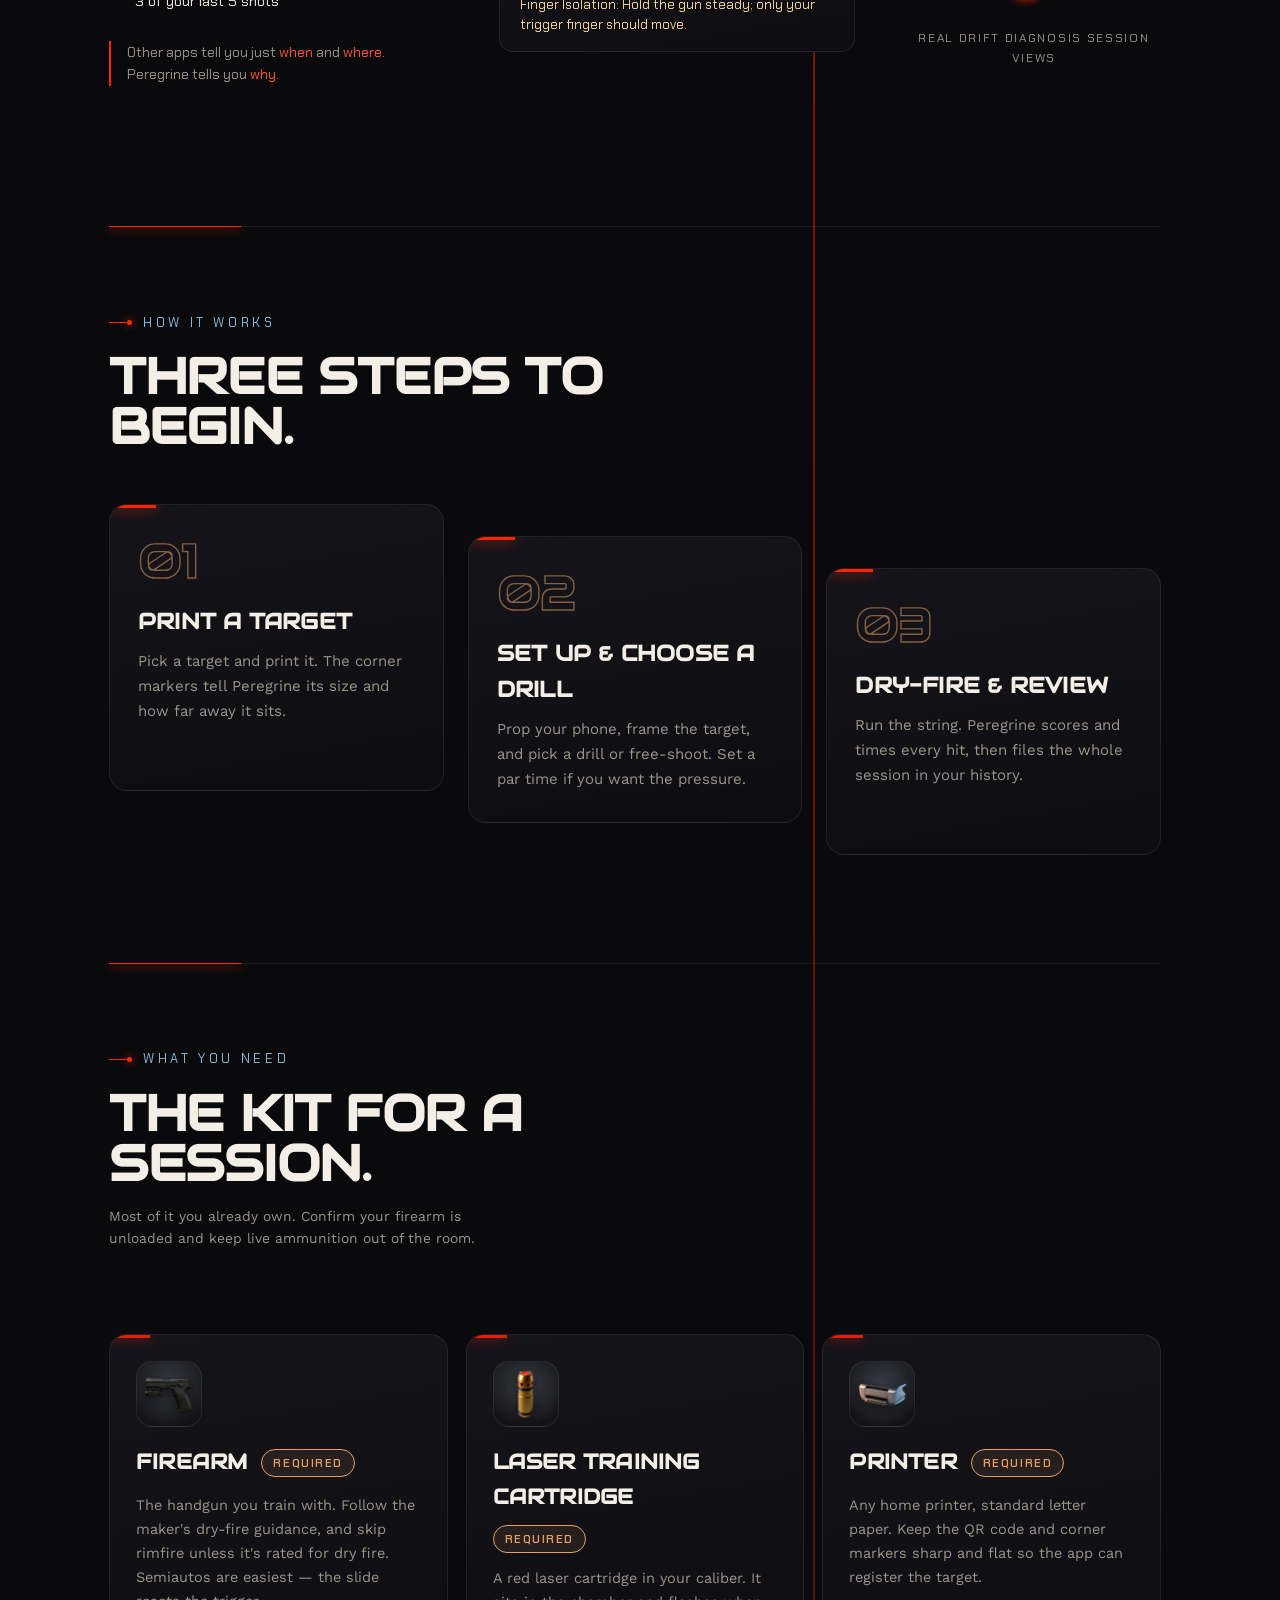
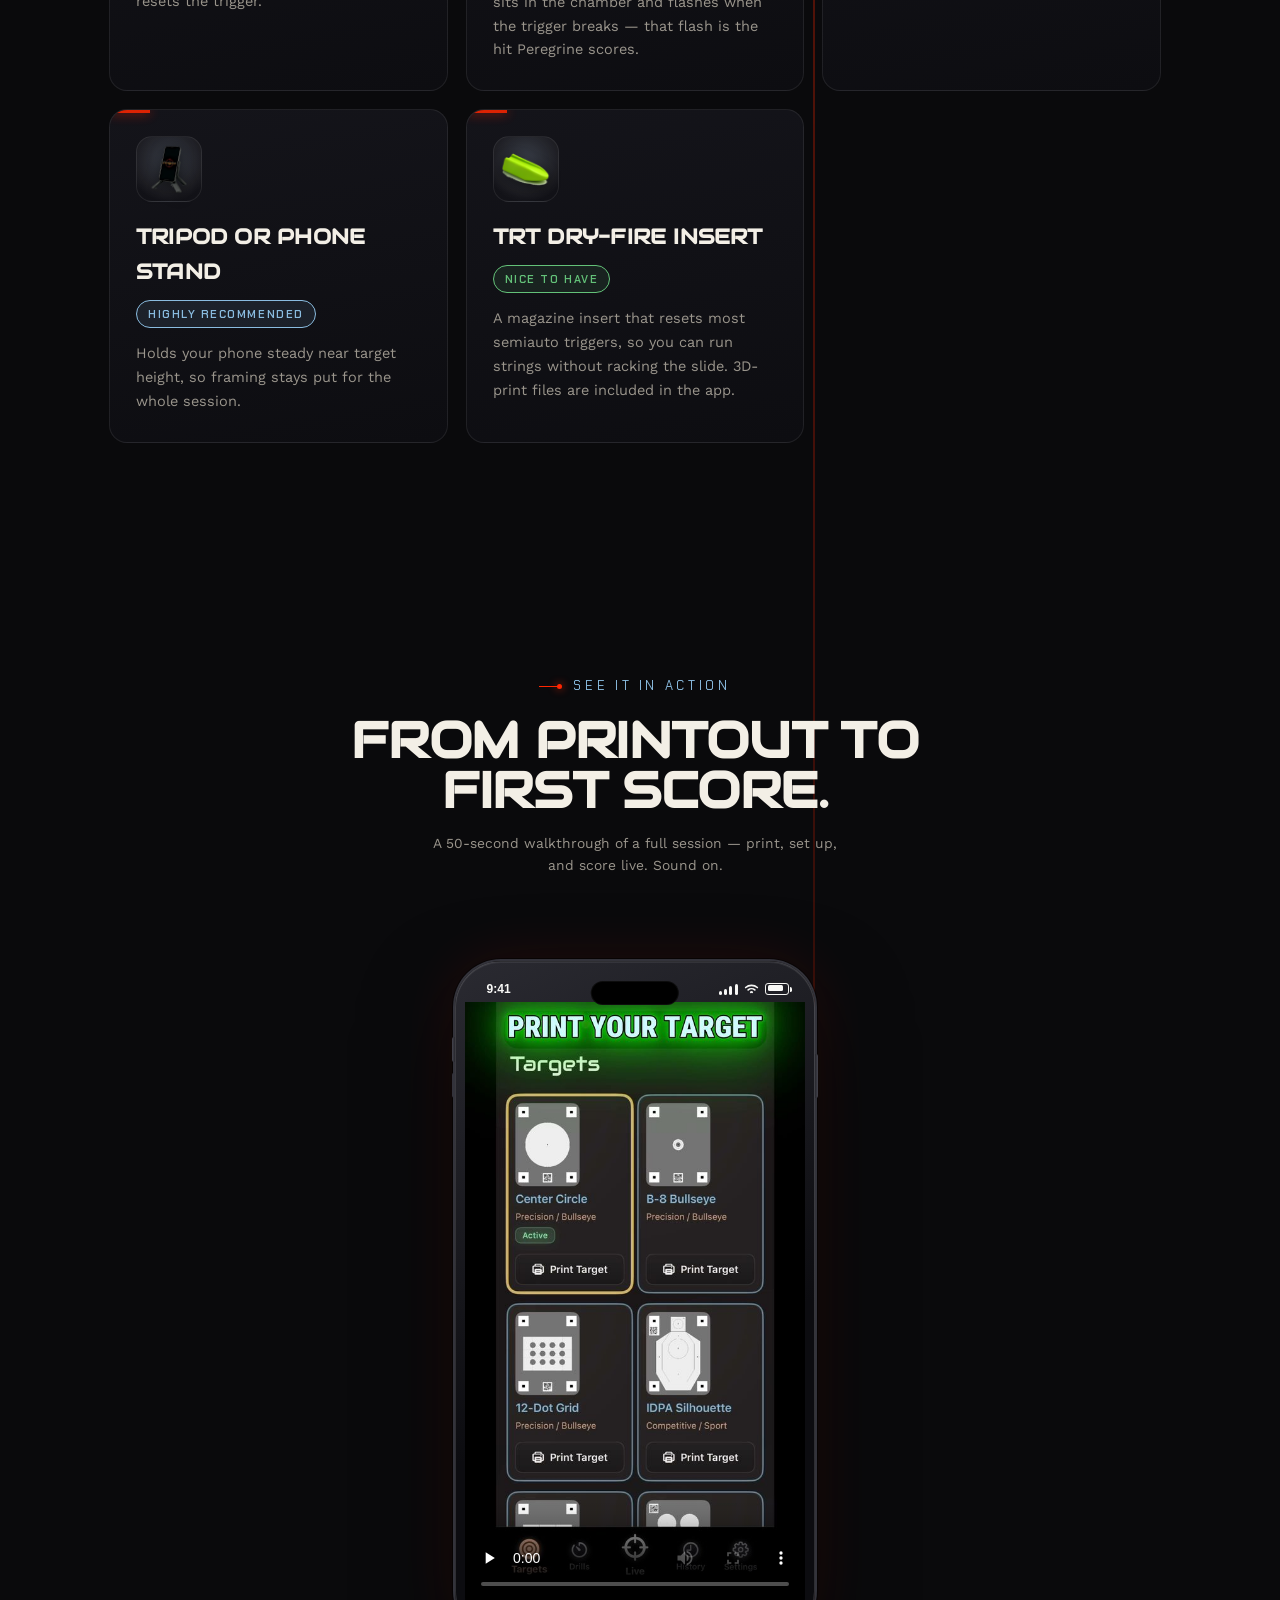
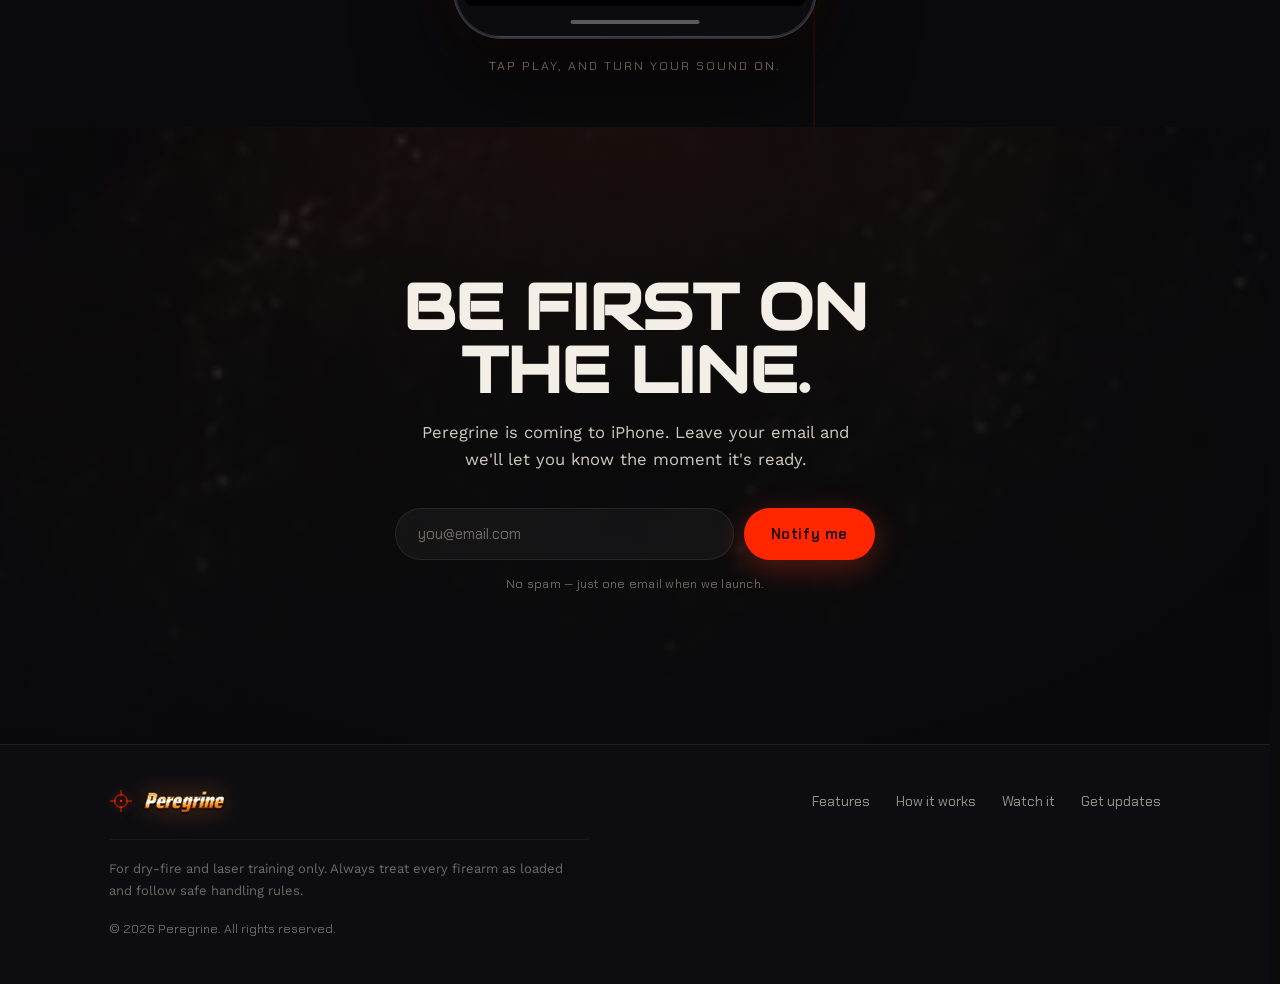
==== commit b90fe49c: "Production polish: responsive hero, deferred video, tighter copy, drift layout - Hero: replace baked" ====
--- a/index.html
+++ b/index.html
@@ -28,8 +28,7 @@
   <link rel="preconnect" href="https://fonts.gstatic.com" crossorigin="">
   <link href="https://fonts.googleapis.com/css2?family=Saira+Condensed:wght@500;600;700;800;900&amp;family=Chakra+Petch:wght@400;500;600;700&amp;family=Archivo:wght@400;500;600&amp;display=swap" rel="stylesheet">
 
-  <link rel="stylesheet" href="styles.css?v=20260705-3">
-  
+  <link rel="stylesheet" href="styles.css">
   
   
 
@@ -54,12 +53,12 @@
     }
   }
   </script>
-<link id="pe-fonts" rel="stylesheet" href="https://fonts.googleapis.com/css2?family=Audiowide&amp;family=Work+Sans:wght@400;500;600&amp;display=swap"><style id="pe-overrides">:root{--f-display:'Audiowide',sans-serif;--f-body:'Work Sans',system-ui,sans-serif;--laser:#ff2600;--amber:#e6a063;--gold:#f4d49a;--recon:#8abce0;--green:#63c178;--ink:#0a0a0c;--laser-soft:#ff5638;--pe-text:0.9}body{font-size:calc(clamp(15px,1.05vw,17px)*var(--pe-text))}.hero__title{font-size:calc(clamp(46px,7vw,92px)*var(--pe-text))}.section__title{font-size:calc(clamp(32px,4.6vw,56px)*var(--pe-text))}.feature__title{font-size:calc(clamp(26px,3.4vw,42px)*var(--pe-text))}.hero__lede,.feature__text,.section__sub,.drift__lede{font-size:calc(clamp(15px,1.2vw,18px)*var(--pe-text))}:root{--pe-cosmos:1.75}body::after{content:'';position:fixed;inset:0;z-index:55;pointer-events:none;mix-blend-mode:soft-light;opacity:0.3;background-size:170px;background-image:url("data:image/svg+xml,%3Csvg xmlns='http://www.w3.org/2000/svg' width='160' height='160'%3E%3Cfilter id='n'%3E%3CfeTurbulence type='fractalNoise' baseFrequency='0.8' numOctaves='2' stitchTiles='stitch'/%3E%3C/filter%3E%3Crect width='100%25' height='100%25' filter='url(%23n)'/%3E%3C/svg%3E")}</style></head>
+<link id="pe-fonts" rel="stylesheet" href="https://fonts.googleapis.com/css2?family=Audiowide&amp;family=Work+Sans:wght@400;500;600&amp;display=swap"><style id="pe-overrides">:root{--f-display:'Audiowide',sans-serif;--f-body:'Work Sans',system-ui,sans-serif;--laser:#ff2600;--amber:#e6a063;--gold:#f4d49a;--recon:#8abce0;--green:#63c178;--ink:#0a0a0c;--laser-soft:#ff5638;--pe-text:0.9}:root{--pe-cosmos:1.75}body::after{content:'';position:fixed;inset:0;z-index:55;pointer-events:none;mix-blend-mode:soft-light;opacity:0.3;background-size:170px;background-image:url("data:image/svg+xml,%3Csvg xmlns='http://www.w3.org/2000/svg' width='160' height='160'%3E%3Cfilter id='n'%3E%3CfeTurbulence type='fractalNoise' baseFrequency='0.8' numOctaves='2' stitchTiles='stitch'/%3E%3C/filter%3E%3Crect width='100%25' height='100%25' filter='url(%23n)'/%3E%3C/svg%3E")}</style></head>
 <body class="" id="top">
   <a class="skip-link" href="#main">Skip to content</a>
 
   <!-- ============ NAV ============ -->
-  <header class="nav scrolled" id="nav">
+  <header class="nav" id="nav">
     <div class="nav__inner">
       <a class="brand" href="#top" aria-label="Peregrine home">
         <img class="brand__reticle" src="assets/reticle-mark.png?v=2" alt="" aria-hidden="true" width="112" height="112">
@@ -122,16 +121,13 @@
 
       <div class="hero__inner">
         <div class="hero__copy">
-          <h1 class="hero__title" style="color: var(--recon);">
-            <span class="hero__title-line" style="display:flex; align-items: center; gap: 16px;">
-              <span class="tick" aria-hidden="true"></span>Dry-Fire
-            </span>
-            <span class="hero__title-line" style="display:block; margin-left: 1em;">Laser</span>
-            <span class="hero__title-line" style="display:block; margin-left: 2em;">Trainer</span>
+          <h1 class="hero__title">
+            <span class="hero__title-line"><span class="tick" aria-hidden="true"></span>Dry-Fire</span>
+            <span class="hero__title-line">Laser</span>
+            <span class="hero__title-line">Trainer</span>
           </h1>
           <p class="hero__lede">
-            Turn dry-fire reps into measured training with scored, timed drills and <span class="hero__title-accent">accurate</span> hit detection — right on your iPhone.
-          </p>
+            Turn dry-fire reps into measured training with scored, timed drills and <span class="hero__title-accent">accurate</span> hit detection — right on your iPhone.</p>
 
           <form class="signup" data-form="hero" name="launch-signup" netlify="" novalidate="">
             <input type="hidden" name="form-name" value="launch-signup">
@@ -156,7 +152,7 @@
               </span>
             </div>
             <div class="device__screen">
-              <img src="assets/web/splash.jpg" width="760" height="1546" alt="Peregrine app entry screen with the metallic Peregrine wordmark and an Enter Range button" style="--pe-ix-duration: 2850ms; --pe-ix-delay: 250ms; --pe-ix-ease: ease; animation-iteration-count: 1;" data-pe-interaction="{&quot;trigger&quot;:&quot;scroll&quot;,&quot;effect&quot;:&quot;fade&quot;,&quot;ease&quot;:&quot;ease&quot;,&quot;repeat&quot;:&quot;replay&quot;,&quot;duration&quot;:2850,&quot;delay&quot;:250}" data-pe-ix-effect="fade" class="pe-ix-pending">
+              <img src="assets/web/splash.jpg" width="760" height="1546" alt="Peregrine app entry screen with the metallic Peregrine wordmark and an Enter Range button" style="--pe-ix-duration: 2850ms; --pe-ix-delay: 250ms; --pe-ix-ease: ease; animation-iteration-count: 1;" data-pe-interaction="{&quot;trigger&quot;:&quot;scroll&quot;,&quot;effect&quot;:&quot;fade&quot;,&quot;ease&quot;:&quot;ease&quot;,&quot;repeat&quot;:&quot;replay&quot;,&quot;duration&quot;:2850,&quot;delay&quot;:250}" data-pe-ix-effect="fade" class="pe-ix-pending pe-ix-in">
             </div>
           </div>
         </div>
@@ -211,9 +207,9 @@
           <p class="feature__kicker">Live scoring</p>
           <h3 class="feature__title">Accurate hit detection, scored as you go.</h3>
           <p class="feature__text">
-            Aim your laser at the target and Peregrine's camera detection reads every hit and
-            places it exactly where it landed. Score, points per minute, par and splits update
-            live — so a string of dry-fire tells you something real.
+            Aim at the target and the camera keeps score, placing every hit exactly
+            where it landed. Score, pace, par and splits update as you shoot —
+            dry-fire stops being a guess.
           </p>
           <ul class="ticks">
             <li>Per-hit placement on the target face</li>
@@ -240,9 +236,9 @@
           <p class="feature__kicker">Drill library</p>
           <h3 class="feature__title">A drill for every goal.</h3>
           <p class="feature__text">
-            Run official standards like The Test and the 5×5 classifier, build cold-start and
-            zone-caller drills, or just free-shoot. Each drill carries its own distance, start
-            position, shot count and par — and the ones you keep coming back to can be favorited.
+            Run official standards like The Test and the 5×5 classifier, build cold-start
+            and zone-caller drills, or just free-shoot. Every drill knows its own distance,
+            start position, shot count and par.
           </p>
           <ul class="ticks">
             <li>Official standards &amp; classifiers, ready to run</li>
@@ -266,9 +262,9 @@
           <p class="feature__kicker">Print &amp; train</p>
           <h3 class="feature__title">Targets you print at home.</h3>
           <p class="feature__text">
-            Center Circle, B-8 Bullseye, 12-Dot Grid, IDPA Silhouette, Numbered Squares, and Six-up Circle Array. Printed
-            registration markers let Peregrine line up scale and scoring automatically, so the
-            app knows exactly where each ring sits the moment you frame the target.
+            Six faces, from B-8 Bullseye to IDPA Silhouette. The corner markers do the
+            surveying — the moment you frame the page, Peregrine knows its size, distance
+            and exactly where every scoring ring sits.
           </p>
           <ul class="ticks">
             <li>Precision, competitive and sport target faces</li>
@@ -297,9 +293,8 @@
           <p class="feature__kicker">Progress</p>
           <h3 class="feature__title">History that shows what's working.</h3>
           <p class="feature__text">
-            Every session is saved with its hit map, score and time. Scroll back through your
-            runs, compare drills, and see what's tightening up and what still needs reps —
-            the proof you actually improved between range days.
+            Every session saves its hit map, score and time. Scroll back, compare runs,
+            and watch the groups tighten — proof you actually improved between range days.
           </p>
           <ul class="ticks">
             <li>Saved hit maps for every session</li>
@@ -308,12 +303,12 @@
           </ul>
         </div>
       </div></section><section class="section section--drift" id="drift">
-      <div class="divider" aria-hidden="true" style="display: none;"><span class="divider__tick"></span></div>
+      <div class="divider pe-ix-pending" aria-hidden="true" style="--pe-ix-duration: 2200ms; --pe-ix-delay: 0ms; --pe-ix-ease: ease;" data-pe-interaction="{&quot;trigger&quot;:&quot;scroll&quot;,&quot;effect&quot;:&quot;fade&quot;,&quot;ease&quot;:&quot;ease&quot;,&quot;repeat&quot;:&quot;replay&quot;,&quot;duration&quot;:2200,&quot;delay&quot;:0}" data-pe-ix-effect="fade"><span class="divider__tick"></span></div>
       <div class="drift pe-force-media-stretch pe-ix-pending" data-pe-interaction="{&quot;trigger&quot;:&quot;scroll&quot;,&quot;effect&quot;:&quot;fade&quot;,&quot;ease&quot;:&quot;ease&quot;,&quot;repeat&quot;:&quot;replay&quot;,&quot;duration&quot;:2200,&quot;delay&quot;:0}" data-pe-ix-effect="fade" style="--pe-ix-duration: 2200ms; --pe-ix-delay: 0ms; --pe-ix-ease: ease; animation-iteration-count: 1;">
         <div class="drift__copy reveal in">
           <p class="feature__kicker">What sets it apart</p>
           <h2 class="section__title">and tells you <em>why</em> you missed.</h2>
-          <p class="drift__lede">Drift diagnosis tracks each laser pulse from start to finish and shows how your grip or trigger press moved the muzzle at the instant the shot broke. Peregrine reads the movement, names the likely fault — flinch, trigger jerk, heeling, the wrong fingers — and gives you the correction to try next.</p>
+          <p class="drift__lede">Drift diagnosis watches the muzzle at the instant each shot breaks. It reads the movement, names the likely fault — flinch, trigger jerk, heeling, the wrong fingers — and hands you the correction for your next string.</p>
           <ul class="ticks">
             <li class="">Every clock position maps to a known cause and fix</li>
             <li class="">Ex: 6 o'clock anticipates recoil; 12 o'clock lifts the sight early</li>
@@ -323,7 +318,7 @@
         </div>
 
         <div class="drift__visual reveal in">
-          <figure class="drift__wheel" id="driftWheel" aria-label="Interactive drift diagnosis wheel"><div class="dw-hand" role="group" aria-label="Shooter handedness"><button type="button" class="is-on" aria-pressed="true">Right-handed</button><button type="button" class="" aria-pressed="false">Left-handed</button></div><svg viewBox="-14 -14 388 388" role="group" aria-label="12 clock-position drift zones"><defs><filter id="dwLaserBloom" x="-220%" y="-220%" width="540%" height="540%"><feGaussianBlur in="SourceGraphic" stdDeviation="4" result="soft"></feGaussianBlur><feGaussianBlur in="SourceGraphic" stdDeviation="10" result="wide"></feGaussianBlur><feMerge><feMergeNode in="wide"></feMergeNode><feMergeNode in="soft"></feMergeNode><feMergeNode in="SourceGraphic"></feMergeNode></feMerge></filter><marker id="dwArrowHead" markerWidth="9" markerHeight="9" refX="7.5" refY="4.5" orient="auto" markerUnits="strokeWidth"><path d="M1 1 L8 4.5 L1 8 Z" class="dw-arrow-head"></path></marker></defs><circle cx="180" cy="180" r="162" class="dw-ring"></circle><circle cx="180" cy="180" r="120" class="dw-ring"></circle><circle cx="180" cy="180" r="74" class="dw-ring"></circle><circle cx="180" cy="180" r="34" class="dw-ring"></circle><line class="dw-tracer is-live" x1="146" y1="180" x2="62" y2="180.00000000000003" pathLength="100"></line><line class="dw-tracer-pulse is-live" x1="146" y1="180" x2="62" y2="180.00000000000003" pathLength="100"></line><g class="dw-sector" tabindex="0" role="button" aria-label="Sight Lift / Wrist Up (12 o'clock)"><path d="M162.09777972562458,108.19811625557627 L140.8086529128538,22.812092343288583 A162 162 0 0 1 219.1913470871462,22.812092343288583 L197.90222027437542,108.19811625557627 A74 74 0 0 0 162.09777972562458,108.19811625557627 Z" fill="hsl(0 72% 52%)"></path><text x="180" y="4" class="dw-hour">12</text></g><g class="dw-sector" tabindex="0" role="button" aria-label="Right Thumb Frame Push (1 o'clock)"><path d="M200.39716433045794,108.8666345005644 L224.65325164235387,24.27560525799234 A162 162 0 0 1 292.53465601435755,63.46695234513852 L231.4047194139658,126.76885477493983 A74 74 0 0 0 200.39716433045794,108.8666345005644 Z" fill="hsl(30 72% 52%)"></path><text x="268" y="27.579528933938803" class="dw-hour">1</text></g><g class="dw-sector" tabindex="0" role="button" aria-label="Right Middle Finger Squeeze (2 o'clock)"><path d="M233.23114522506017,128.59528058603422 L296.5330476548615,67.46534398564245 A162 162 0 0 1 335.7243947420077,135.34674835764613 L251.1333654994356,159.60283566954206 A74 74 0 0 0 233.23114522506017,128.59528058603422 Z" fill="hsl(60 72% 52%)"></path><text x="332.4204710660612" y="92.00000000000001" class="dw-hour">2</text></g><g class="dw-sector" tabindex="0" role="button" aria-label="Too Much Trigger Finger (3 o'clock)"><path d="M251.80188374442372,162.09777972562458 L337.18790765671145,140.80865291285383 A162 162 0 0 1 337.18790765671145,219.19134708714617 L251.80188374442372,197.90222027437542 A74 74 0 0 0 251.80188374442372,162.09777972562458 Z" fill="hsl(90 72% 52%)"></path><text x="356" y="180" class="dw-hour">3</text></g><g class="dw-sector" tabindex="0" role="button" aria-label="Left Support Late (4 o'clock)"><path d="M251.1333654994356,200.39716433045794 L335.7243947420077,224.65325164235387 A162 162 0 0 1 296.5330476548615,292.53465601435755 L233.23114522506017,231.40471941396578 A74 74 0 0 0 251.1333654994356,200.39716433045794 Z" fill="hsl(120 72% 52%)"></path><text x="332.4204710660612" y="268" class="dw-hour">4</text></g><g class="dw-sector" tabindex="0" role="button" aria-label="Right Ring &amp; Pinky Squeeze (5 o'clock)"><path d="M231.4047194139658,233.23114522506017 L292.53465601435755,296.5330476548615 A162 162 0 0 1 224.65325164235387,335.7243947420077 L200.39716433045794,251.1333654994356 A74 74 0 0 0 231.4047194139658,233.23114522506017 Z" fill="hsl(150 72% 52%)"></path><text x="268" y="332.42047106606117" class="dw-hour">5</text></g><g class="dw-sector" tabindex="0" role="button" aria-label="Recoil Anticipation / Flinch (6 o'clock)"><path d="M197.90222027437542,251.80188374442372 L219.1913470871462,337.18790765671145 A162 162 0 0 1 140.8086529128538,337.18790765671145 L162.09777972562458,251.80188374442372 A74 74 0 0 0 197.90222027437542,251.80188374442372 Z" fill="hsl(180 72% 52%)"></path><text x="180" y="356" class="dw-hour">6</text></g><g class="dw-sector" tabindex="0" role="button" aria-label="Trigger Jerk / Slapping (7 o'clock)"><path d="M159.60283566954206,251.1333654994356 L135.34674835764616,335.7243947420077 A162 162 0 0 1 67.46534398564248,296.53304765486155 L128.59528058603422,233.2311452250602 A74 74 0 0 0 159.60283566954206,251.1333654994356 Z" fill="hsl(210 72% 52%)"></path><text x="92.00000000000003" y="332.4204710660612" class="dw-hour">7</text></g><g class="dw-sector" tabindex="0" role="button" aria-label="Right-Hand Milking (8 o'clock)"><path d="M126.7688547749398,231.40471941396578 L63.466952345138495,292.53465601435755 A162 162 0 0 1 24.275605257992368,224.65325164235395 L108.86663450056442,200.39716433045797 A74 74 0 0 0 126.7688547749398,231.40471941396578 Z" fill="hsl(240 72% 52%)"></path><text x="27.579528933938775" y="268" class="dw-hour">8</text></g><g class="dw-sector is-active" tabindex="0" role="button" aria-label="Too Little Trigger Finger (9 o'clock)"><path d="M108.19811625557627,197.90222027437542 L22.812092343288583,219.19134708714617 A162 162 0 0 1 22.812092343288583,140.80865291285386 L108.19811625557627,162.0977797256246 A74 74 0 0 0 108.19811625557627,197.90222027437542 Z" fill="hsl(270 72% 52%)"></path><text x="4" y="180.00000000000003" class="dw-hour">9</text></g><g class="dw-sector" tabindex="0" role="button" aria-label="Follow-Through Deficit (10 o'clock)"><path d="M108.8666345005644,159.60283566954206 L24.27560525799234,135.34674835764616 A162 162 0 0 1 63.46695234513852,67.46534398564242 L126.76885477493983,128.5952805860342 A74 74 0 0 0 108.8666345005644,159.60283566954206 Z" fill="hsl(300 72% 52%)"></path><text x="27.579528933938803" y="91.99999999999999" class="dw-hour">10</text></g><g class="dw-sector" tabindex="0" role="button" aria-label="Right Thumb-Side Tension (11 o'clock)"><path d="M128.5952805860342,126.76885477493984 L67.4653439856424,63.466952345138566 A162 162 0 0 1 135.34674835764616,24.27560525799231 L159.6028356695421,108.86663450056439 A74 74 0 0 0 128.5952805860342,126.76885477493984 Z" fill="hsl(330 72% 52%)"></path><text x="91.99999999999991" y="27.579528933938832" class="dw-hour">11</text></g><line class="dw-callout-arrow" x1="48" y1="180.00000000000003" x2="16" y2="180.00000000000003" marker-end="url(#dwArrowHead)" style="transition: 0.48s cubic-bezier(0.2, 0.7, 0.2, 1);"></line><circle class="dw-aim-ring" r="5.8" cx="62" cy="180.00000000000003" style="transition: 0.48s cubic-bezier(0.2, 0.7, 0.2, 1);"></circle><circle class="dw-flash is-flashing" r="11" cx="62" cy="180.00000000000003" style="transition: 0.48s cubic-bezier(0.2, 0.7, 0.2, 1);"></circle><circle class="dw-dot is-hit" r="4.5" cx="62" cy="180.00000000000003" style="transition: 0.48s cubic-bezier(0.2, 0.7, 0.2, 1);"></circle></svg><div class="drift__readout" id="driftReadout" aria-live="polite"><p class="drift__readout-label"><span class="swatch" style="background:hsl(270 72% 52%)"></span>9 o'clock — Too Little Trigger Finger</p><p class="dw-cause">Using only the tip of your finger, pushing the gun toward your left side.</p><p class="dw-fix">Trigger Alignment: Adjust your finger so the trigger rests centered on your finger pad.</p></div></figure>
+          <figure class="drift__wheel" id="driftWheel" aria-label="Interactive drift diagnosis wheel"><div class="dw-hand" role="group" aria-label="Shooter handedness"><button type="button" class="is-on" aria-pressed="true">Right-handed</button><button type="button" class="" aria-pressed="false">Left-handed</button></div><svg viewBox="-14 -14 388 388" role="group" aria-label="12 clock-position drift zones"><defs><filter id="dwLaserBloom" x="-220%" y="-220%" width="540%" height="540%"><feGaussianBlur in="SourceGraphic" stdDeviation="4" result="soft"></feGaussianBlur><feGaussianBlur in="SourceGraphic" stdDeviation="10" result="wide"></feGaussianBlur><feMerge><feMergeNode in="wide"></feMergeNode><feMergeNode in="soft"></feMergeNode><feMergeNode in="SourceGraphic"></feMergeNode></feMerge></filter><marker id="dwArrowHead" markerWidth="9" markerHeight="9" refX="7.5" refY="4.5" orient="auto" markerUnits="strokeWidth"><path d="M1 1 L8 4.5 L1 8 Z" class="dw-arrow-head"></path></marker></defs><circle cx="180" cy="180" r="162" class="dw-ring"></circle><circle cx="180" cy="180" r="120" class="dw-ring"></circle><circle cx="180" cy="180" r="74" class="dw-ring"></circle><circle cx="180" cy="180" r="34" class="dw-ring"></circle><line class="dw-tracer is-live" x1="197" y1="209.44486372867092" x2="239" y2="282.19099764656374" pathLength="100"></line><line class="dw-tracer-pulse is-live" x1="197" y1="209.44486372867092" x2="239" y2="282.19099764656374" pathLength="100"></line><g class="dw-sector" tabindex="0" role="button" aria-label="Sight Lift / Wrist Up (12 o'clock)"><path d="M162.09777972562458,108.19811625557627 L140.8086529128538,22.812092343288583 A162 162 0 0 1 219.1913470871462,22.812092343288583 L197.90222027437542,108.19811625557627 A74 74 0 0 0 162.09777972562458,108.19811625557627 Z" fill="hsl(0 72% 52%)"></path><text x="180" y="4" class="dw-hour">12</text></g><g class="dw-sector" tabindex="0" role="button" aria-label="Right Thumb Frame Push (1 o'clock)"><path d="M200.39716433045794,108.8666345005644 L224.65325164235387,24.27560525799234 A162 162 0 0 1 292.53465601435755,63.46695234513852 L231.4047194139658,126.76885477493983 A74 74 0 0 0 200.39716433045794,108.8666345005644 Z" fill="hsl(30 72% 52%)"></path><text x="268" y="27.579528933938803" class="dw-hour">1</text></g><g class="dw-sector" tabindex="0" role="button" aria-label="Right Middle Finger Squeeze (2 o'clock)"><path d="M233.23114522506017,128.59528058603422 L296.5330476548615,67.46534398564245 A162 162 0 0 1 335.7243947420077,135.34674835764613 L251.1333654994356,159.60283566954206 A74 74 0 0 0 233.23114522506017,128.59528058603422 Z" fill="hsl(60 72% 52%)"></path><text x="332.4204710660612" y="92.00000000000001" class="dw-hour">2</text></g><g class="dw-sector" tabindex="0" role="button" aria-label="Too Much Trigger Finger (3 o'clock)"><path d="M251.80188374442372,162.09777972562458 L337.18790765671145,140.80865291285383 A162 162 0 0 1 337.18790765671145,219.19134708714617 L251.80188374442372,197.90222027437542 A74 74 0 0 0 251.80188374442372,162.09777972562458 Z" fill="hsl(90 72% 52%)"></path><text x="356" y="180" class="dw-hour">3</text></g><g class="dw-sector" tabindex="0" role="button" aria-label="Left Support Late (4 o'clock)"><path d="M251.1333654994356,200.39716433045794 L335.7243947420077,224.65325164235387 A162 162 0 0 1 296.5330476548615,292.53465601435755 L233.23114522506017,231.40471941396578 A74 74 0 0 0 251.1333654994356,200.39716433045794 Z" fill="hsl(120 72% 52%)"></path><text x="332.4204710660612" y="268" class="dw-hour">4</text></g><g class="dw-sector is-active" tabindex="0" role="button" aria-label="Right Ring &amp; Pinky Squeeze (5 o'clock)"><path d="M231.4047194139658,233.23114522506017 L292.53465601435755,296.5330476548615 A162 162 0 0 1 224.65325164235387,335.7243947420077 L200.39716433045794,251.1333654994356 A74 74 0 0 0 231.4047194139658,233.23114522506017 Z" fill="hsl(150 72% 52%)"></path><text x="268" y="332.42047106606117" class="dw-hour">5</text></g><g class="dw-sector" tabindex="0" role="button" aria-label="Recoil Anticipation / Flinch (6 o'clock)"><path d="M197.90222027437542,251.80188374442372 L219.1913470871462,337.18790765671145 A162 162 0 0 1 140.8086529128538,337.18790765671145 L162.09777972562458,251.80188374442372 A74 74 0 0 0 197.90222027437542,251.80188374442372 Z" fill="hsl(180 72% 52%)"></path><text x="180" y="356" class="dw-hour">6</text></g><g class="dw-sector" tabindex="0" role="button" aria-label="Trigger Jerk / Slapping (7 o'clock)"><path d="M159.60283566954206,251.1333654994356 L135.34674835764616,335.7243947420077 A162 162 0 0 1 67.46534398564248,296.53304765486155 L128.59528058603422,233.2311452250602 A74 74 0 0 0 159.60283566954206,251.1333654994356 Z" fill="hsl(210 72% 52%)"></path><text x="92.00000000000003" y="332.4204710660612" class="dw-hour">7</text></g><g class="dw-sector" tabindex="0" role="button" aria-label="Right-Hand Milking (8 o'clock)"><path d="M126.7688547749398,231.40471941396578 L63.466952345138495,292.53465601435755 A162 162 0 0 1 24.275605257992368,224.65325164235395 L108.86663450056442,200.39716433045797 A74 74 0 0 0 126.7688547749398,231.40471941396578 Z" fill="hsl(240 72% 52%)"></path><text x="27.579528933938775" y="268" class="dw-hour">8</text></g><g class="dw-sector" tabindex="0" role="button" aria-label="Too Little Trigger Finger (9 o'clock)"><path d="M108.19811625557627,197.90222027437542 L22.812092343288583,219.19134708714617 A162 162 0 0 1 22.812092343288583,140.80865291285386 L108.19811625557627,162.0977797256246 A74 74 0 0 0 108.19811625557627,197.90222027437542 Z" fill="hsl(270 72% 52%)"></path><text x="4" y="180.00000000000003" class="dw-hour">9</text></g><g class="dw-sector" tabindex="0" role="button" aria-label="Follow-Through Deficit (10 o'clock)"><path d="M108.8666345005644,159.60283566954206 L24.27560525799234,135.34674835764616 A162 162 0 0 1 63.46695234513852,67.46534398564242 L126.76885477493983,128.5952805860342 A74 74 0 0 0 108.8666345005644,159.60283566954206 Z" fill="hsl(300 72% 52%)"></path><text x="27.579528933938803" y="91.99999999999999" class="dw-hour">10</text></g><g class="dw-sector" tabindex="0" role="button" aria-label="Right Thumb-Side Tension (11 o'clock)"><path d="M128.5952805860342,126.76885477493984 L67.4653439856424,63.466952345138566 A162 162 0 0 1 135.34674835764616,24.27560525799231 L159.6028356695421,108.86663450056439 A74 74 0 0 0 128.5952805860342,126.76885477493984 Z" fill="hsl(330 72% 52%)"></path><text x="91.99999999999991" y="27.579528933938832" class="dw-hour">11</text></g><line class="dw-callout-arrow" x1="246" y1="294.3153532995459" x2="262" y2="322.0281662206479" marker-end="url(#dwArrowHead)" style="transition: 0.48s cubic-bezier(0.2, 0.7, 0.2, 1);"></line><circle class="dw-aim-ring" r="5.8" cx="239" cy="282.19099764656374" style="transition: 0.48s cubic-bezier(0.2, 0.7, 0.2, 1);"></circle><circle class="dw-flash is-flashing" r="11" cx="239" cy="282.19099764656374" style="transition: 0.48s cubic-bezier(0.2, 0.7, 0.2, 1);"></circle><circle class="dw-dot is-hit" r="4.5" cx="239" cy="282.19099764656374" style="transition: 0.48s cubic-bezier(0.2, 0.7, 0.2, 1);"></circle></svg><div class="drift__readout" id="driftReadout" aria-live="polite"><p class="drift__readout-label"><span class="swatch" style="background:hsl(150 72% 52%)"></span>5 o'clock — Right Ring &amp; Pinky Squeeze</p><p class="dw-cause">Sympathetically squeezing your lower fingers, pulling the muzzle down and toward your right side.</p><p class="dw-fix">Support Hand Heavy: Shift 90% of your clamping force to your left support hand.</p></div></figure>
           <figure class="drift__shots">
             <div class="carousel carousel--drift carousel--phone-fixed" data-carousel="" style="text-align: center;">
               <div class="carousel__viewport">
@@ -340,7 +335,7 @@
           </figure>
         </div>
 
-    </div></section><section class="section section--how has-pe-media-bg" id="how"><video class="pe-bg-video" src="assets/hero/1783014209067_g0wdb146me.mp4" autoplay="" loop="" playsinline="" muted="" aria-hidden="true"></video>
+    </div></section><section class="section section--how has-pe-media-bg" id="how"><video class="pe-bg-video" src="assets/hero/1783014209067_g0wdb146me.mp4" loop="" playsinline="" muted="" preload="none" aria-hidden="true"></video>
       <div class="divider" aria-hidden="true"><span class="divider__tick"></span></div>
       <div class="section__head reveal in">
         <p class="eyebrow"><span class="tick" aria-hidden="true"></span>How it works</p>
@@ -361,7 +356,7 @@
         <li class="step reveal in" style="transform: translate(0px, 32px); z-index: 5;">
           <span class="step__no">03</span>
           <h3 class="step__title">Dry-fire &amp; review</h3>
-          <p class="step__text">Run the session. Peregrine scores each hit and times it, then saves the whole session to your history.</p>
+          <p class="step__text">Run the string. Peregrine scores and times every hit, then files the whole session in your history.</p>
         </li>
       </ol>
     </section><section class="section section--kit" id="kit">
@@ -426,7 +421,7 @@
           <span class="device__island" aria-hidden="true"></span>
           <div class="device__status" aria-hidden="true"><span class="device__time">9:41</span><span class="device__indicators"><span class="device__cell"><span></span><span></span><span></span><span></span></span><span class="device__wifi"></span><span class="device__battery"><span></span></span></span></div>
           <span class="device__home" aria-hidden="true"></span>
-          <video class="video-el" controls="" playsinline="" preload="metadata" poster="assets/web/video-poster.jpg">
+          <video class="video-el" controls="" playsinline="" preload="none" poster="assets/web/video-poster.jpg">
             <source src="assets/video/Peregrine_Intro_720.mp4" type="video/mp4">
             Your browser can't play this video.
             <a href="assets/video/Peregrine_Intro_720.mp4">Download the walkthrough</a> instead.
@@ -436,7 +431,7 @@
       </div>
     </section><section class="cta" id="signup">
       <div class="cta__bg" aria-hidden="true"></div>
-      <video class="cta__video" muted="" loop="" playsinline="" autoplay="" preload="metadata" src="assets/hero/1783186733862_77gx0jlxwme.mp4" aria-hidden="true" style="opacity: 0.39; filter: saturate(0.7) brightness(1.2);"></video>
+      <video class="cta__video" muted="" loop="" playsinline="" preload="none" src="assets/hero/1783186733862_77gx0jlxwme.mp4" aria-hidden="true" style="opacity: 0.39; filter: saturate(0.7) brightness(1.2);"></video>
       <div class="cta__scrim" aria-hidden="true" style="background: radial-gradient(80% 90% at 50% 45%, rgba(10, 10, 12, 0.08), rgba(10, 10, 12, 0.506));"></div>
       <div class="cta__inner reveal in" style="z-index: 5;">
         <h2 class="cta__title" style="text-align: center;">Be first on the line.</h2>
@@ -486,17 +481,18 @@
        The crosshair rides the scroll until it reaches the divider above #drift,
        pins there; the laser and embers continue to the bottom of the page. -->
   <div id="pageFx" aria-hidden="true">
-    <canvas class="cosmos" id="cosmos" width="4000" height="2386" style="width: 2000px; height: 1193px;"></canvas>
-    <span class="pagefx__laser" style="--pe-laser-fade: 4601px;"></span>
-    <div class="crosshair" id="crosshair" style="transform: translateY(4601px);">
+    <canvas class="cosmos" id="cosmos" width="3594" height="2462" style="width: 1797px; height: 1231px;"></canvas>
+    <span class="pagefx__laser" style="--pe-laser-fade: 4639px;"></span>
+    <div class="crosshair" id="crosshair" style="transform: translateY(566.26px);">
       <span class="crosshair__h"></span>
       <span class="crosshair__ring"></span>
     </div>
   </div>
 
-  <script src="script.js?v=20260704-7"></script>
+
+  <script src="script.js"></script>
   
-  
+
 
 
 
--- a/styles.css
+++ b/styles.css
@@ -62,7 +62,7 @@
   background: var(--ink);
   color: var(--bone);
   font-family: var(--f-body);
-  font-size: clamp(15px, 1.05vw, 17px);
+  font-size: calc(clamp(15px, 1.05vw, 17px) * var(--pe-text, 1));
   line-height: 1.65;
   -webkit-font-smoothing: antialiased;
   overflow-x: clip; /* clip (not hidden) avoids breaking position:fixed in Safari */
@@ -426,23 +426,39 @@
 .hero__title {
   font-family: var(--f-display);
   font-weight: 900;
-  font-size: clamp(46px, 7vw, 92px);
+  font-size: calc(clamp(46px, 7vw, 92px) * var(--pe-text, 1));
   line-height: 0.94;
   letter-spacing: -0.01em;
   text-transform: uppercase;
+  color: var(--recon);
   margin: 0 0 24px;
 }
+/* staircase title: em-based indents so the stagger scales with the type on
+   every screen instead of being baked in px */
+.hero__title-line { display: block; animation: heroLineIn .55s cubic-bezier(.2, .7, .2, 1) both; }
+.hero__title-line:first-child { display: flex; align-items: center; gap: 0.2em; }
+.hero__title-line:nth-child(2) { margin-left: 1.5em; animation-delay: .14s; }
+.hero__title-line:nth-child(3) { margin-left: 2.5em; animation-delay: .28s; }
+@keyframes heroLineIn {
+  from { opacity: 0; transform: translateX(-0.3em); }
+  to { opacity: 1; transform: none; }
+}
+@media (prefers-reduced-motion: reduce) {
+  .hero__title-line { animation: none; }
+}
 .hero__title .tick {
-  width: 35px;
+  width: 0.42em;
+  flex: none;
 }
 .hero__title-accent {
   background: linear-gradient(180deg, var(--gold) 0%, var(--amber) 70%, var(--laser) 130%);
   -webkit-background-clip: text; background-clip: text; color: transparent;
 }
 .hero__lede {
-  font-size: clamp(24px, 2.5vw, 32px);
+  font-size: calc(clamp(20px, 1.9vw, 26px) * var(--pe-text, 1));
+  line-height: 1.5;
   color: #cfcabf;
-  max-width: 48ch;
+  max-width: 36ch;
   margin: 0 0 32px;
 }
 
@@ -643,6 +659,23 @@
   object-fit: contain; pointer-events: none;
   opacity: 0.68; filter: saturate(1.05) contrast(1.08) brightness(0.62);
 }
+/* Mobile: a contained landscape clip renders as a small strip inside the tall
+   stacked section. Oversize the frame so its centered subject (the target
+   sheet, ~30% of the clip's width) spans the phone's width, and fade the top
+   and bottom edges into the ink. */
+@media (max-width: 920px) {
+  .pe-bg-video {
+    max-width: none; max-height: none;
+    width: 260vw; height: 146.25vw; /* 16:9, full target sheet ≈ 3/4 viewport width */
+    opacity: 0.6;
+    mask-image: linear-gradient(180deg, transparent, #000 14%, #000 86%, transparent);
+    -webkit-mask-image: linear-gradient(180deg, transparent, #000 14%, #000 86%, transparent);
+  }
+  /* let the sheet read through the cards; the video is already dark-filtered */
+  .section--how .step {
+    background: linear-gradient(170deg, rgba(20, 20, 26, 0.74), rgba(13, 13, 17, 0.68));
+  }
+}
 .has-pe-media-bg > :not(.pe-bg-video):not(.hero__bg):not(.cta__bg) { position: relative; z-index: 1; }
 .hero.has-pe-media-bg .hero__bg,
 .cta.has-pe-media-bg .cta__bg { opacity: 0; }
@@ -672,10 +705,10 @@
 .section__head { max-width: 640px; margin-bottom: clamp(48px, 7vw, 84px); }
 .section__title {
   font-family: var(--f-display); font-weight: 800; text-transform: uppercase;
-  font-size: clamp(32px, 4.6vw, 56px); line-height: 1.0; letter-spacing: -0.005em;
+  font-size: calc(clamp(32px, 4.6vw, 56px) * var(--pe-text, 1)); line-height: 1.0; letter-spacing: -0.005em;
   margin: 0 0 16px;
 }
-.section__sub { color: var(--mute); font-size: clamp(15px, 1.2vw, 18px); margin: 0; max-width: 46ch; }
+.section__sub { color: var(--mute); font-size: calc(clamp(15px, 1.2vw, 18px) * var(--pe-text, 1)); margin: 0; max-width: 46ch; }
 .section__head--center { margin-left: auto; margin-right: auto; text-align: center; }
 .section__head--center .eyebrow { justify-content: center; }
 .section__head--center .section__sub { margin-left: auto; margin-right: auto; }
@@ -706,7 +739,7 @@
 }
 .feature__title {
   font-family: var(--f-display); font-weight: 800; text-transform: uppercase;
-  font-size: clamp(26px, 3.4vw, 42px); line-height: 1.02; letter-spacing: -0.005em;
+  font-size: calc(clamp(26px, 3.4vw, 42px) * var(--pe-text, 1)); line-height: 1.02; letter-spacing: -0.005em;
   margin: 0 0 18px;
 }
 .feature__text { color: #c4bfb5; margin: 0 0 26px; max-width: 46ch; }
@@ -993,8 +1026,8 @@
   .nav__toggle { display: flex; }
 
   .hero { padding-top: 116px; }
-  .hero__inner { grid-template-columns: 1fr; gap: 48px; }
-  .hero__device { order: -1; }
+  .hero__inner { grid-template-columns: 1fr; gap: 44px; }
+  .hero__inner > * { min-width: 0; } /* fixed-width children must never inflate the grid track */
   .device--hero { max-width: 240px; }
   .hero__lede { max-width: 100%; }
 
@@ -1017,7 +1050,8 @@
   .signup__row { flex-direction: row; gap: 8px; flex-wrap: nowrap; }
   .hero__copy, .cta__inner { transform: none !important; width: auto !important; max-width: 100% !important; height: auto !important; }
   .cta__inner > * { transform: none !important; }
-  .signup__input { min-width: 0; height: 44px; flex-basis: 0; padding: 0 14px; font-size: 13px; }
+  /* 16px floor: iOS Safari auto-zooms the page when a focused input is smaller */
+  .signup__input { min-width: 0; height: 44px; flex-basis: 0; padding: 0 14px; font-size: 16px; }
   .signup__row .btn--solid { width: auto; min-height: 44px; height: 44px; padding: 0 18px; font-size: 13px; }
   .signup__note { font-size: 11px; line-height: 1.35; }
   .band__inner { gap: 18px; }
@@ -1071,9 +1105,13 @@
 }
 
 @media (max-width: 480px) {
-  .hero__title { font-size: clamp(38px, 12vw, 52px); }
-  .section__title { font-size: clamp(30px, 10vw, 42px); }
-  .feature__title { font-size: clamp(25px, 8vw, 34px); }
+  .hero__title { font-size: calc(clamp(38px, 12vw, 52px) * var(--pe-text, 1)); }
+  /* tighter staircase so "Trainer" clears the right edge on narrow phones */
+  .hero__title-line:nth-child(2) { margin-left: 1em; }
+  .hero__title-line:nth-child(3) { margin-left: 2em; }
+  .hero__lede { font-size: calc(19px * var(--pe-text, 1)); }
+  .section__title { font-size: calc(clamp(30px, 10vw, 42px) * var(--pe-text, 1)); }
+  .feature__title { font-size: calc(clamp(25px, 8vw, 34px) * var(--pe-text, 1)); }
   .hero__device { width: min(78vw, 220px); }
   .dw-hand { width: 100%; max-width: 340px; }
   .dw-hand button { flex: 1 1 0; padding-left: 10px; padding-right: 10px; }
@@ -1228,7 +1266,7 @@
 }
 .drift__visual { display: flex; flex-direction: column; align-items: center; gap: 40px; min-width: 0; }
 .drift em { font-style: normal; color: var(--laser-soft); }
-.drift__lede { color: #c4bfb5; font-size: clamp(15px, 1.2vw, 18px); margin: 0 0 26px; max-width: 50ch; }
+.drift__lede { color: #c4bfb5; font-size: calc(clamp(15px, 1.2vw, 18px) * var(--pe-text, 1)); margin: 0 0 26px; max-width: 50ch; }
 .drift__note {
   margin: 28px 0 0; font-family: var(--f-tech); color: var(--mute);
   font-size: 14px; line-height: 1.6; border-left: 2px solid var(--laser);
@@ -1399,3 +1437,28 @@
   .drift__visual { order: -1; }
   .drift__shots { width: min(100%, 360px); }
 }
+
+/* Desktop drift layout: dissolve the .drift__visual wrapper (display: contents)
+   so the wheel and the session-shots phone place as independent grid items.
+   Mobile (≤920px) keeps the wrapper and its stacked order untouched. */
+@media (min-width: 921px) {
+  .drift {
+    grid-template-areas:
+      "copy wheel"
+      "shots shots";
+  }
+  .drift__copy { grid-area: copy; }
+  .drift__visual { display: contents; }
+  .drift__wheel { grid-area: wheel; }
+  .drift__shots { grid-area: shots; margin-top: clamp(28px, 4vw, 48px); }
+}
+
+/* Wide desktop: one band — copy | wheel | phone — no second row, no dead space */
+@media (min-width: 1140px) {
+  .drift {
+    grid-template-columns: minmax(320px, 1fr) minmax(0, 1.05fr) minmax(250px, 0.75fr);
+    grid-template-areas: "copy wheel shots";
+    gap: clamp(28px, 4vw, 60px);
+  }
+  .drift__shots { margin-top: 0; align-self: center; }
+}
